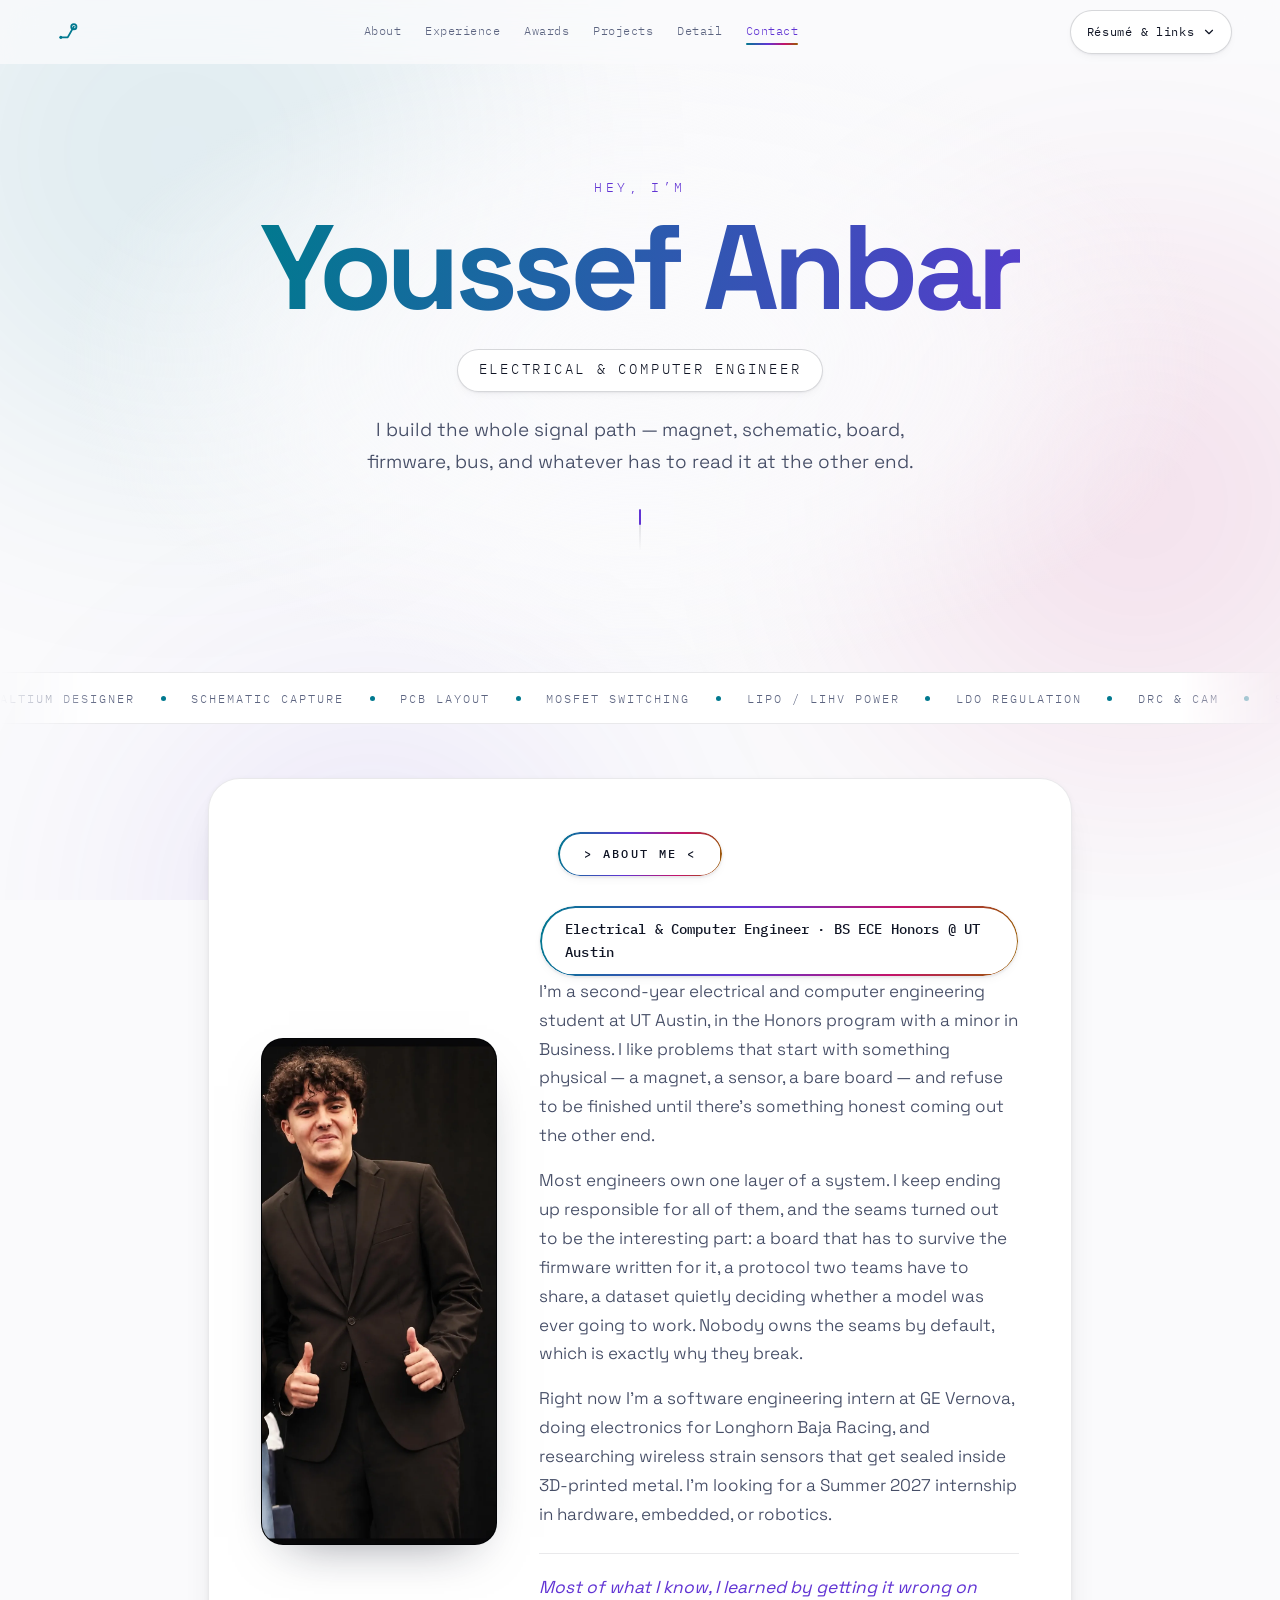
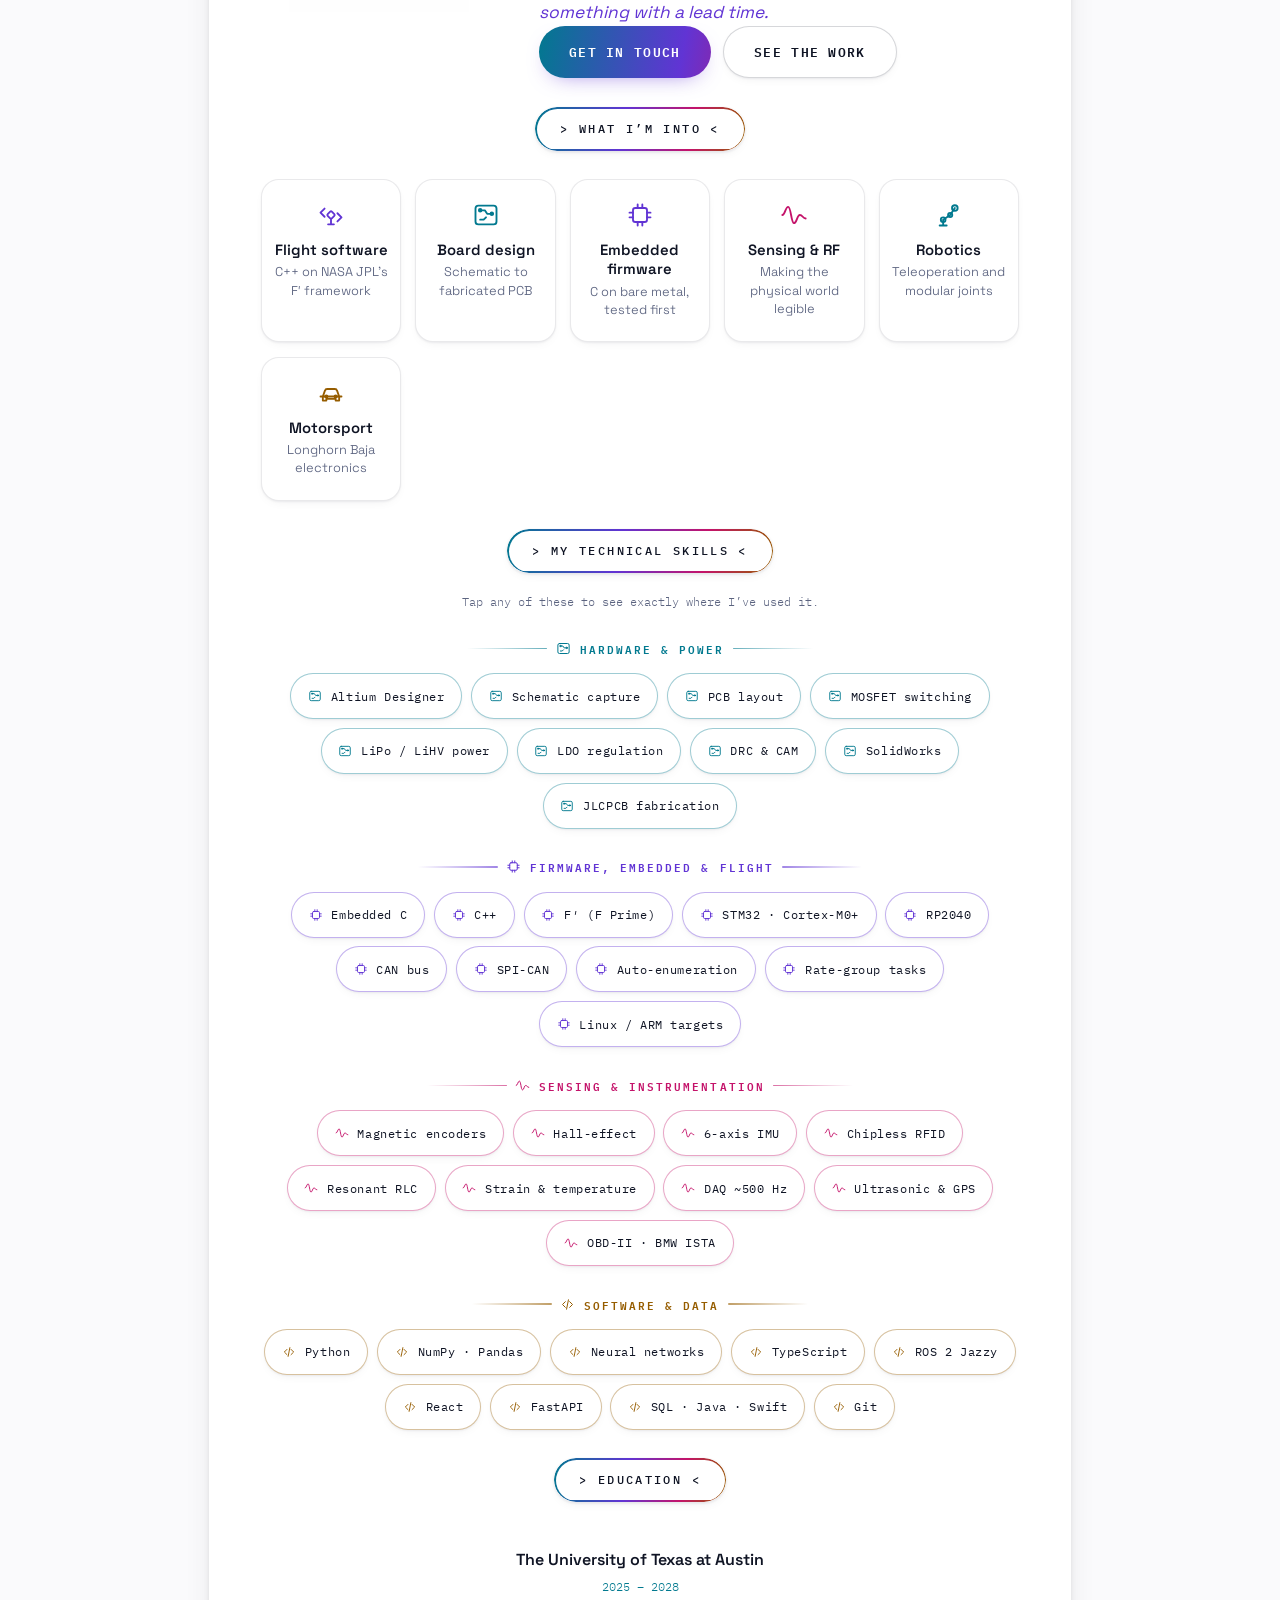
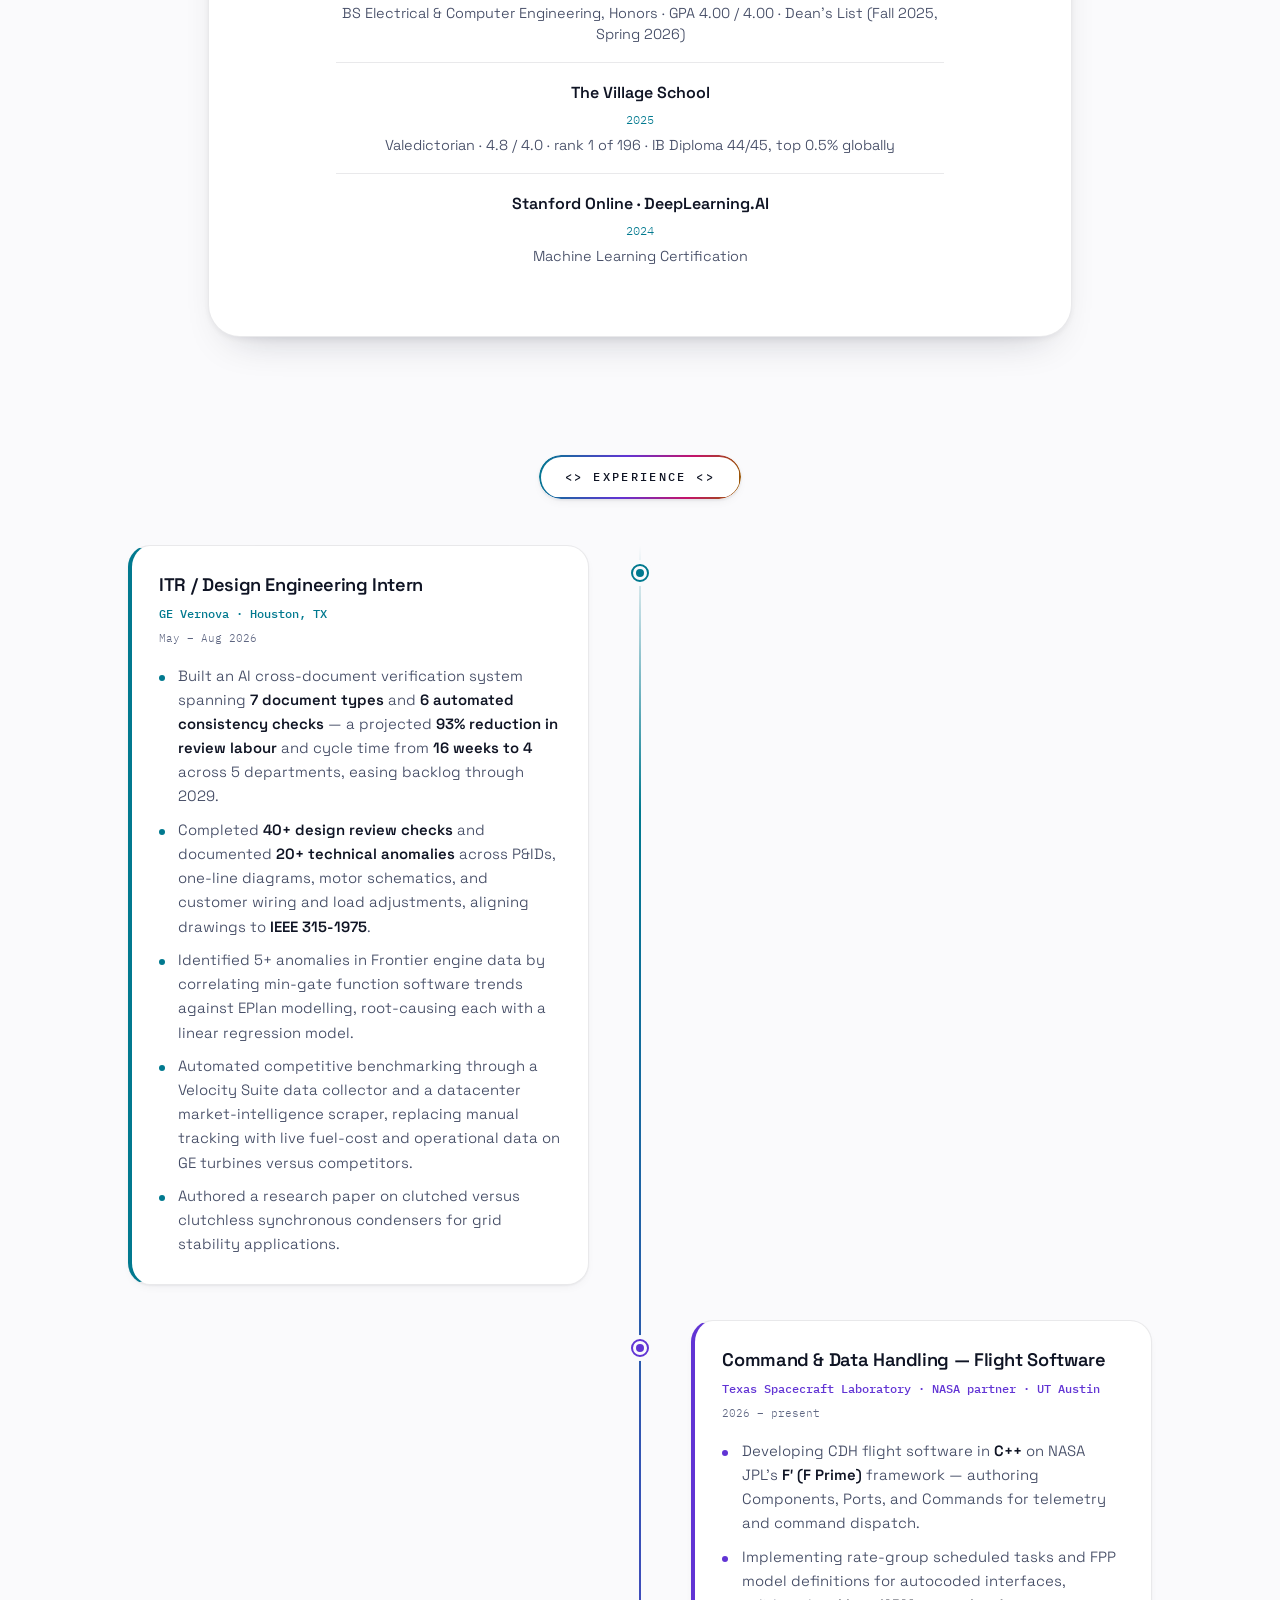
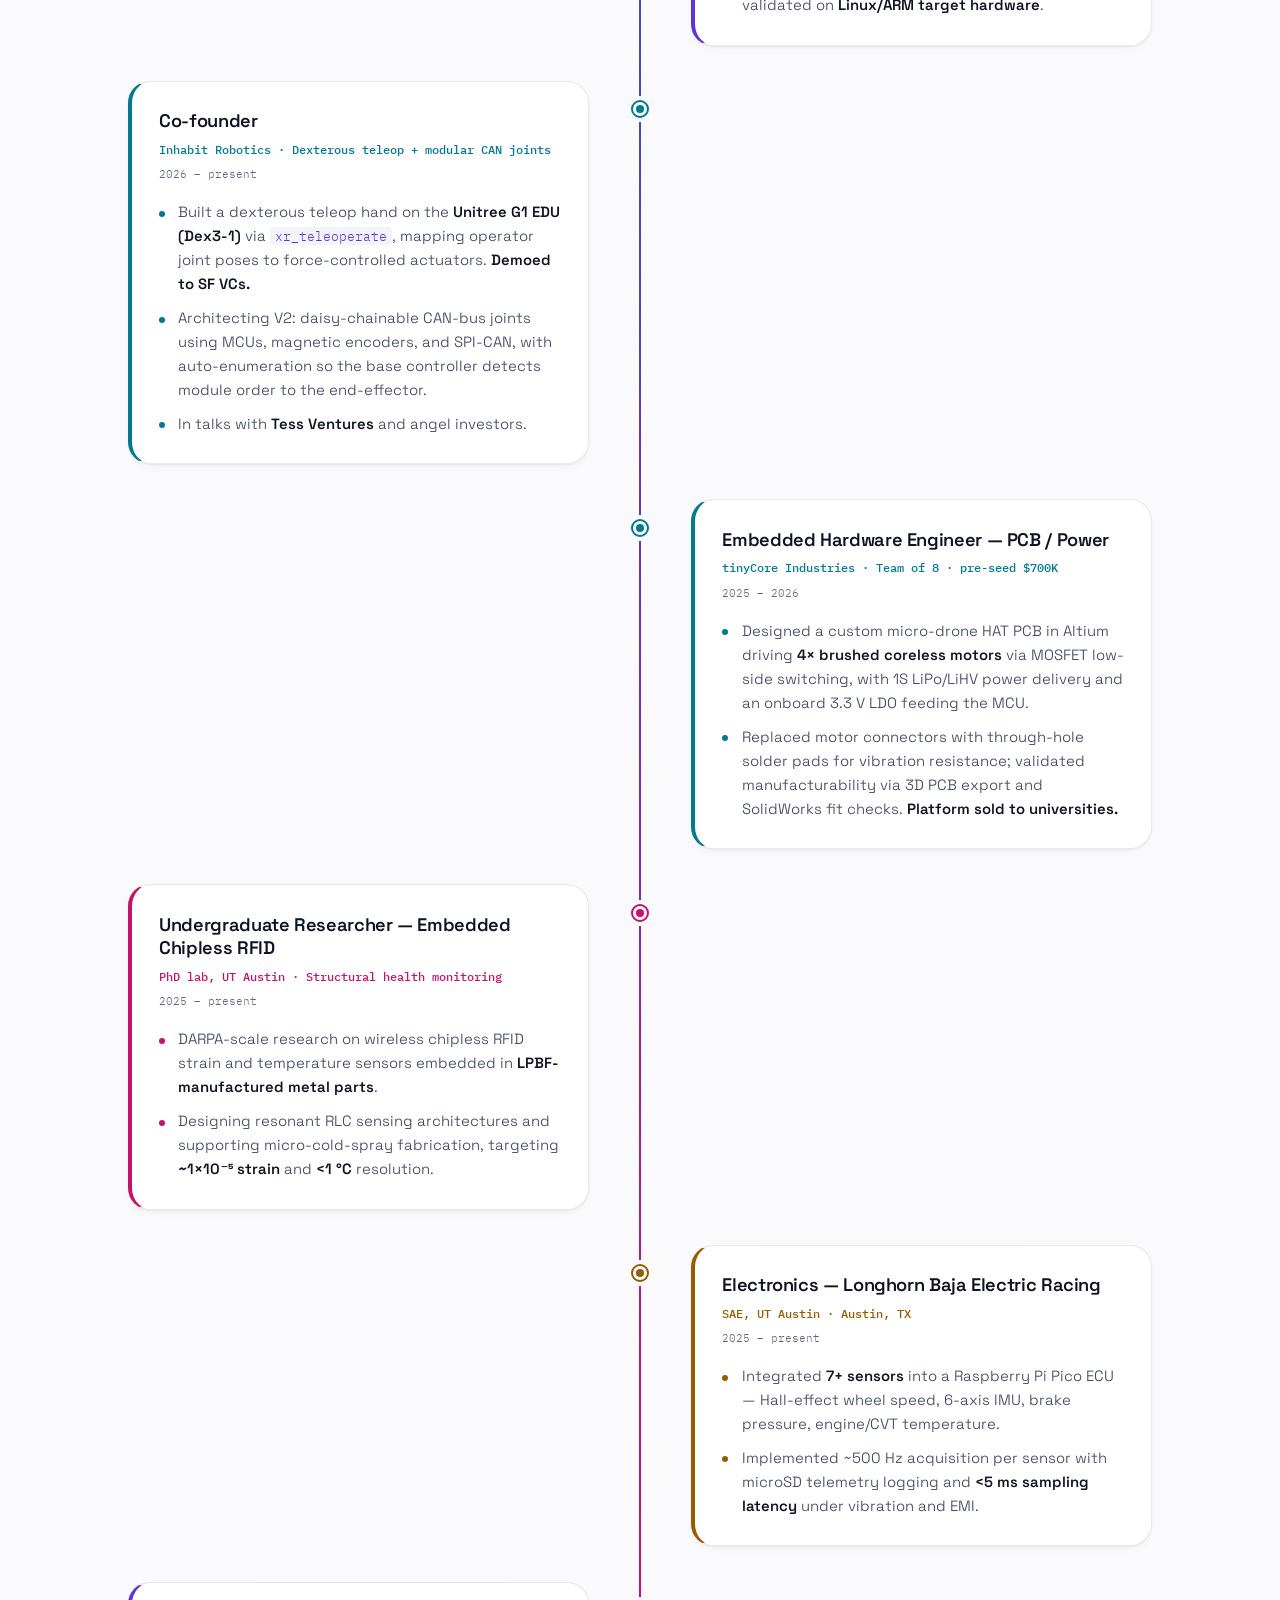
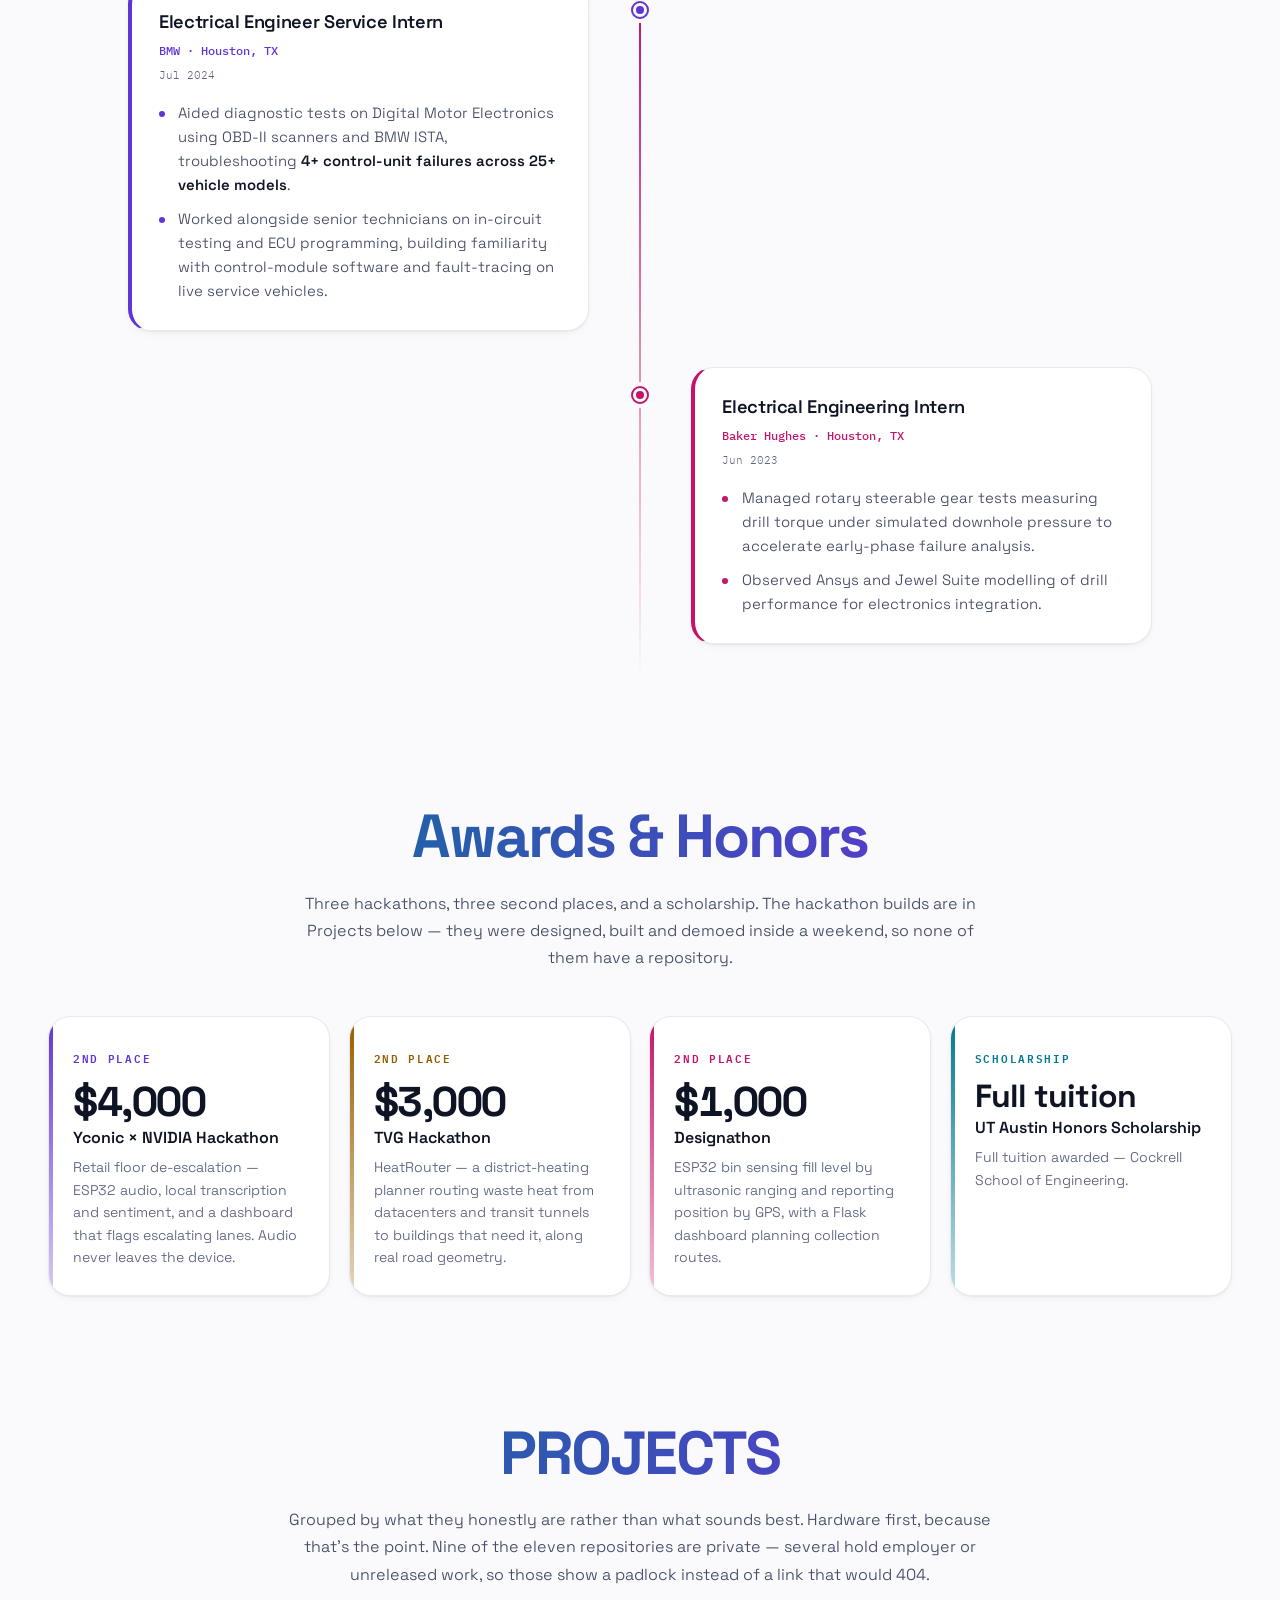
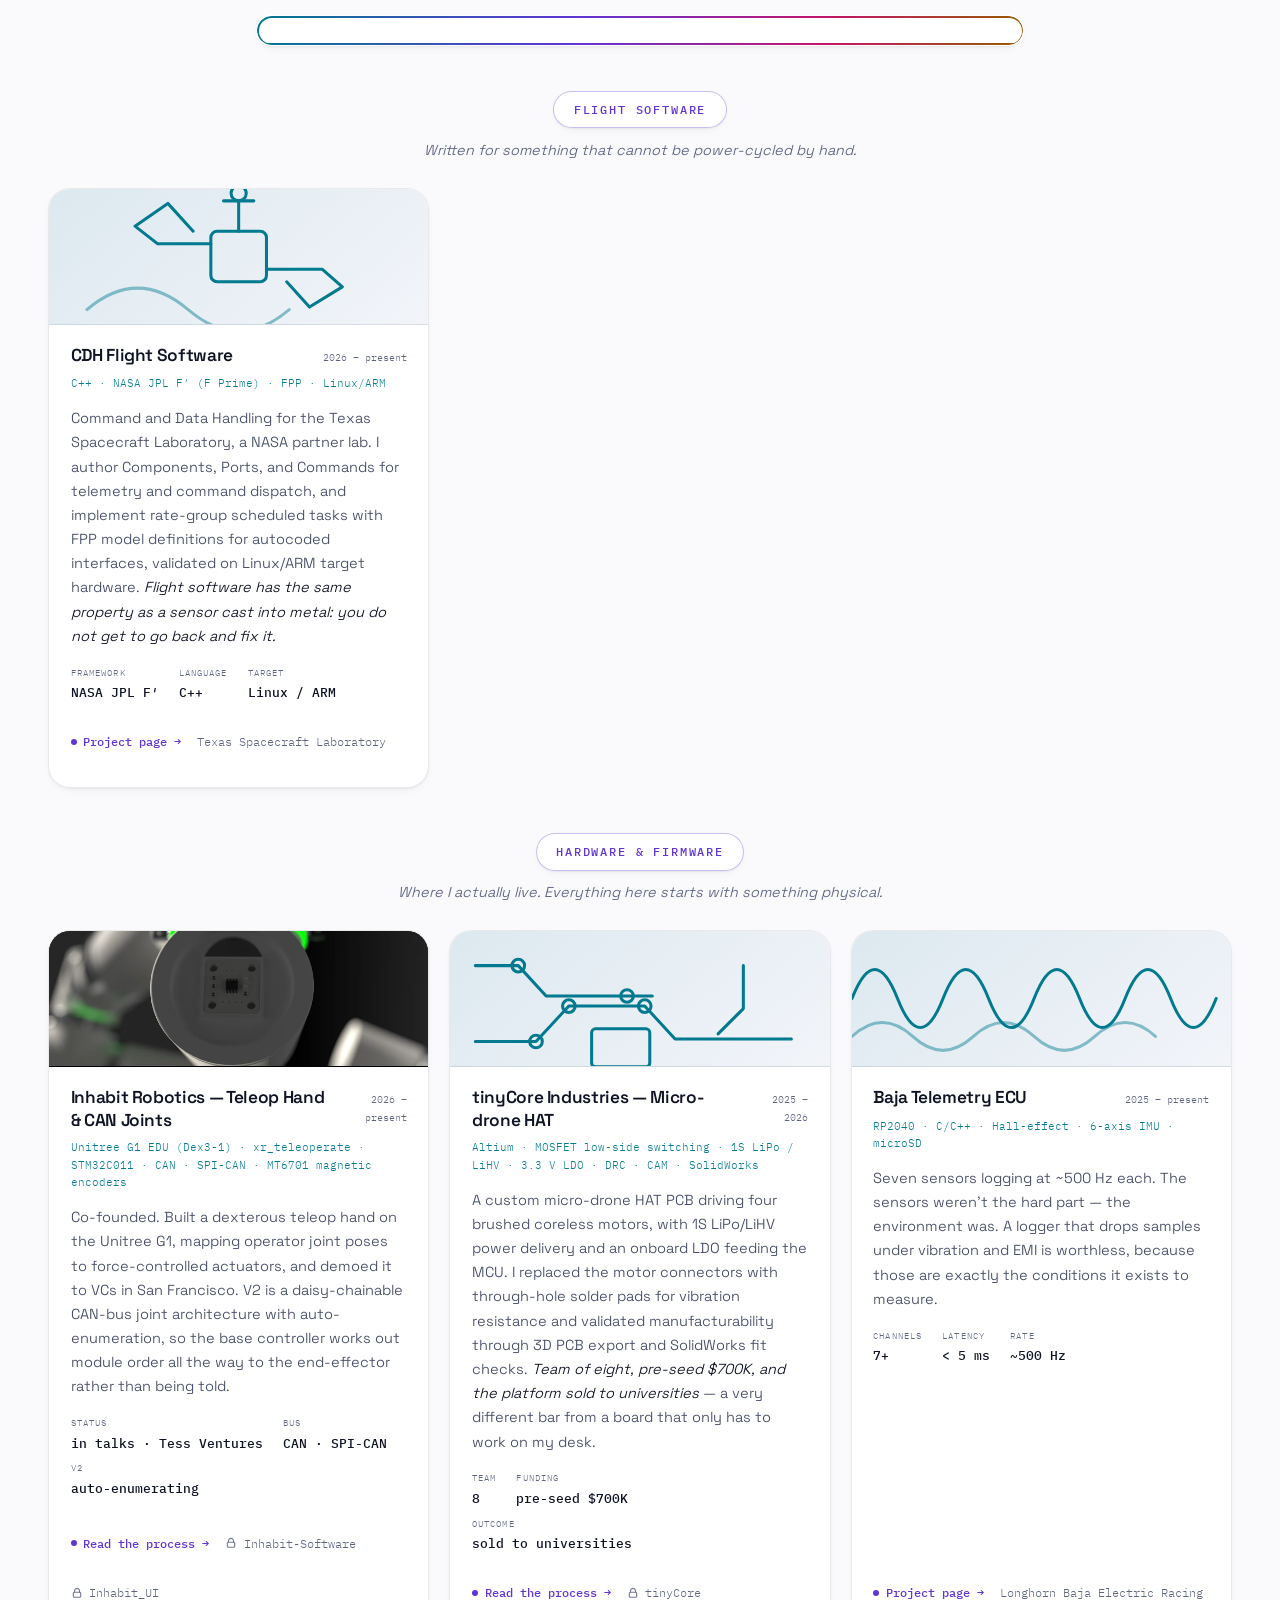
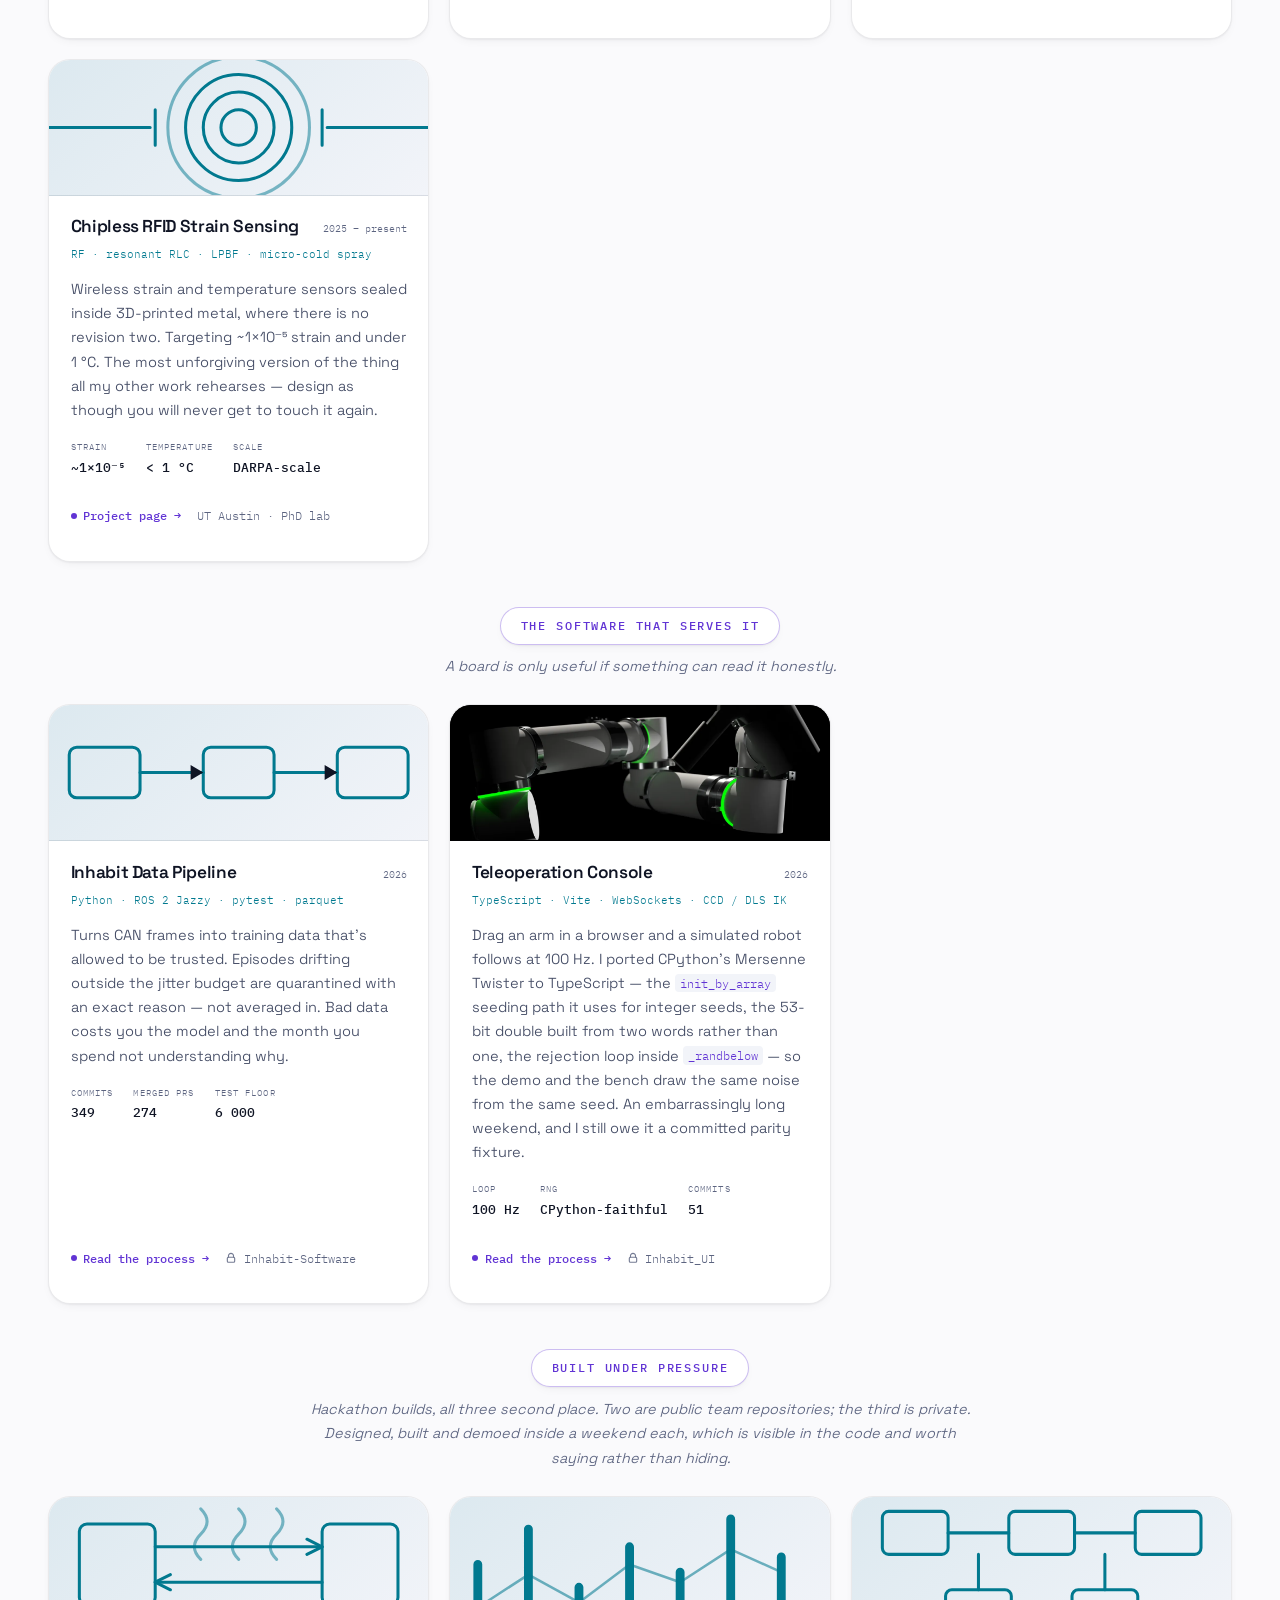
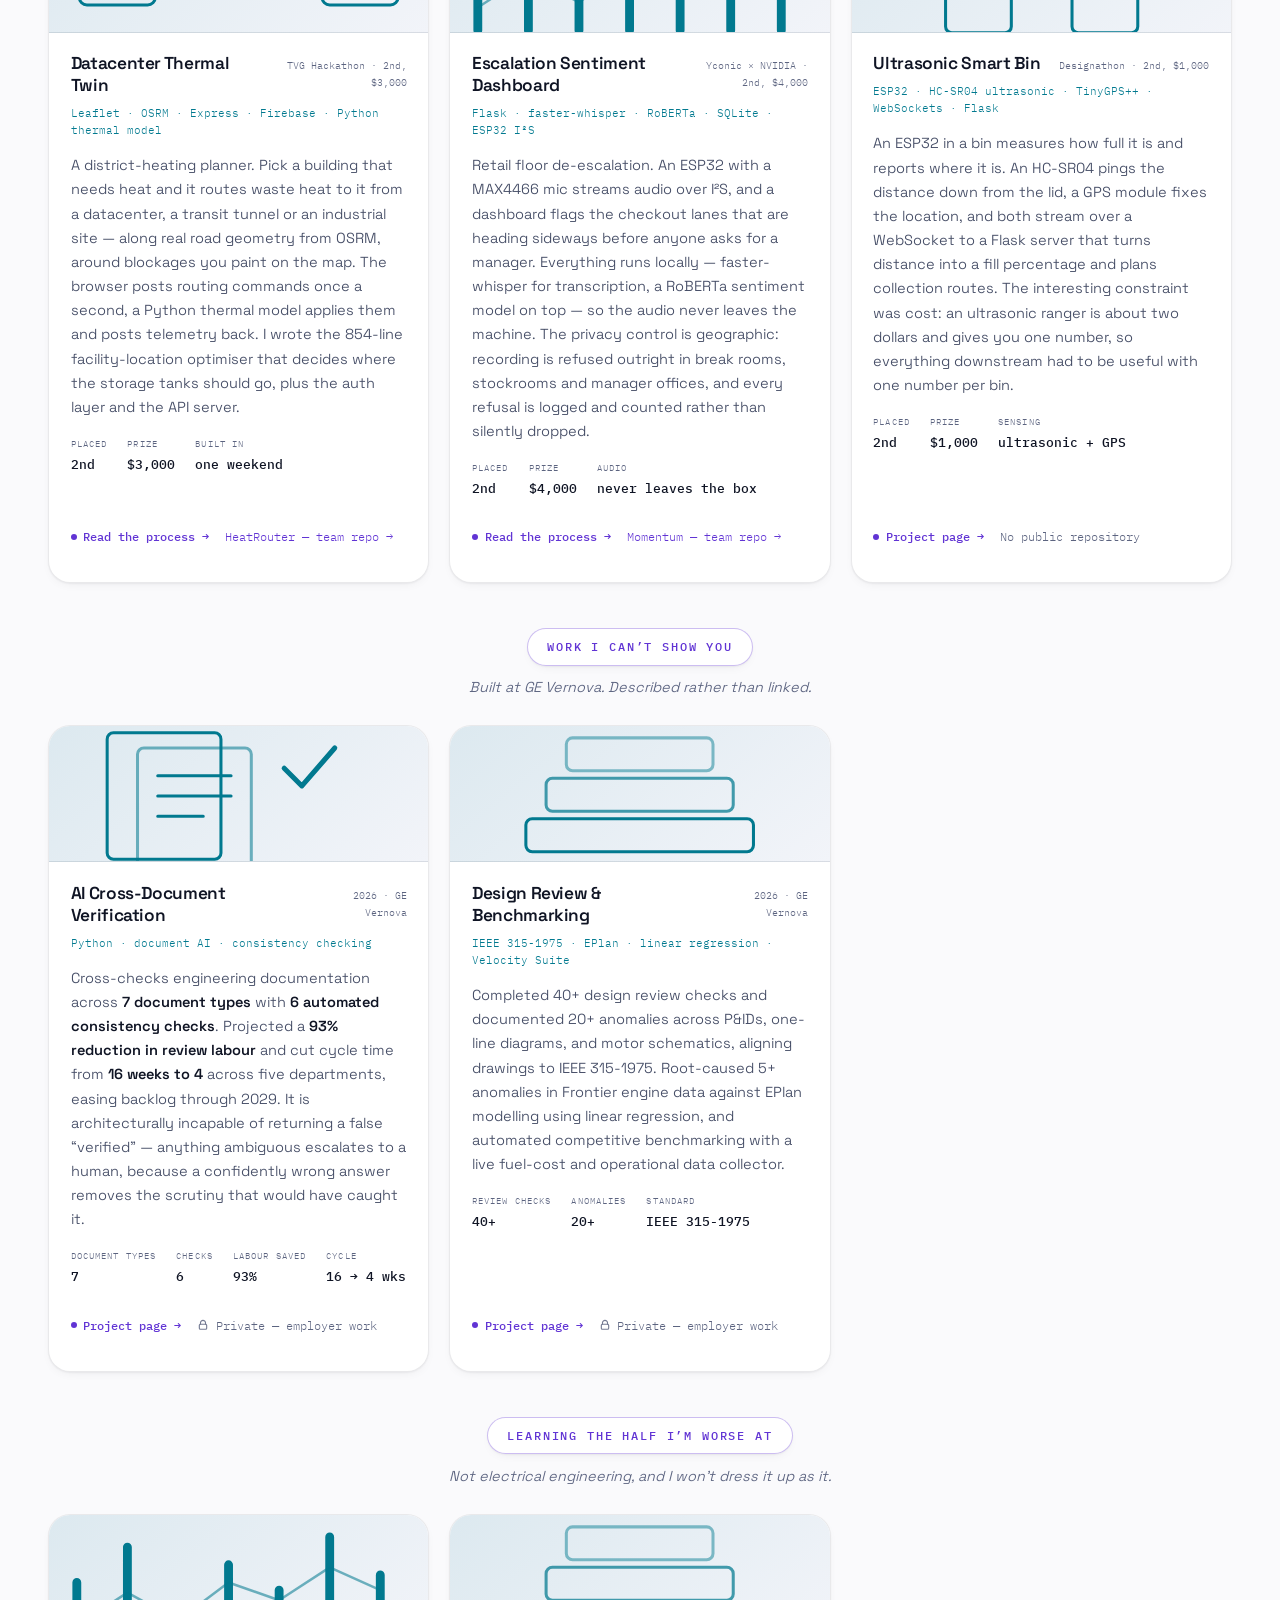
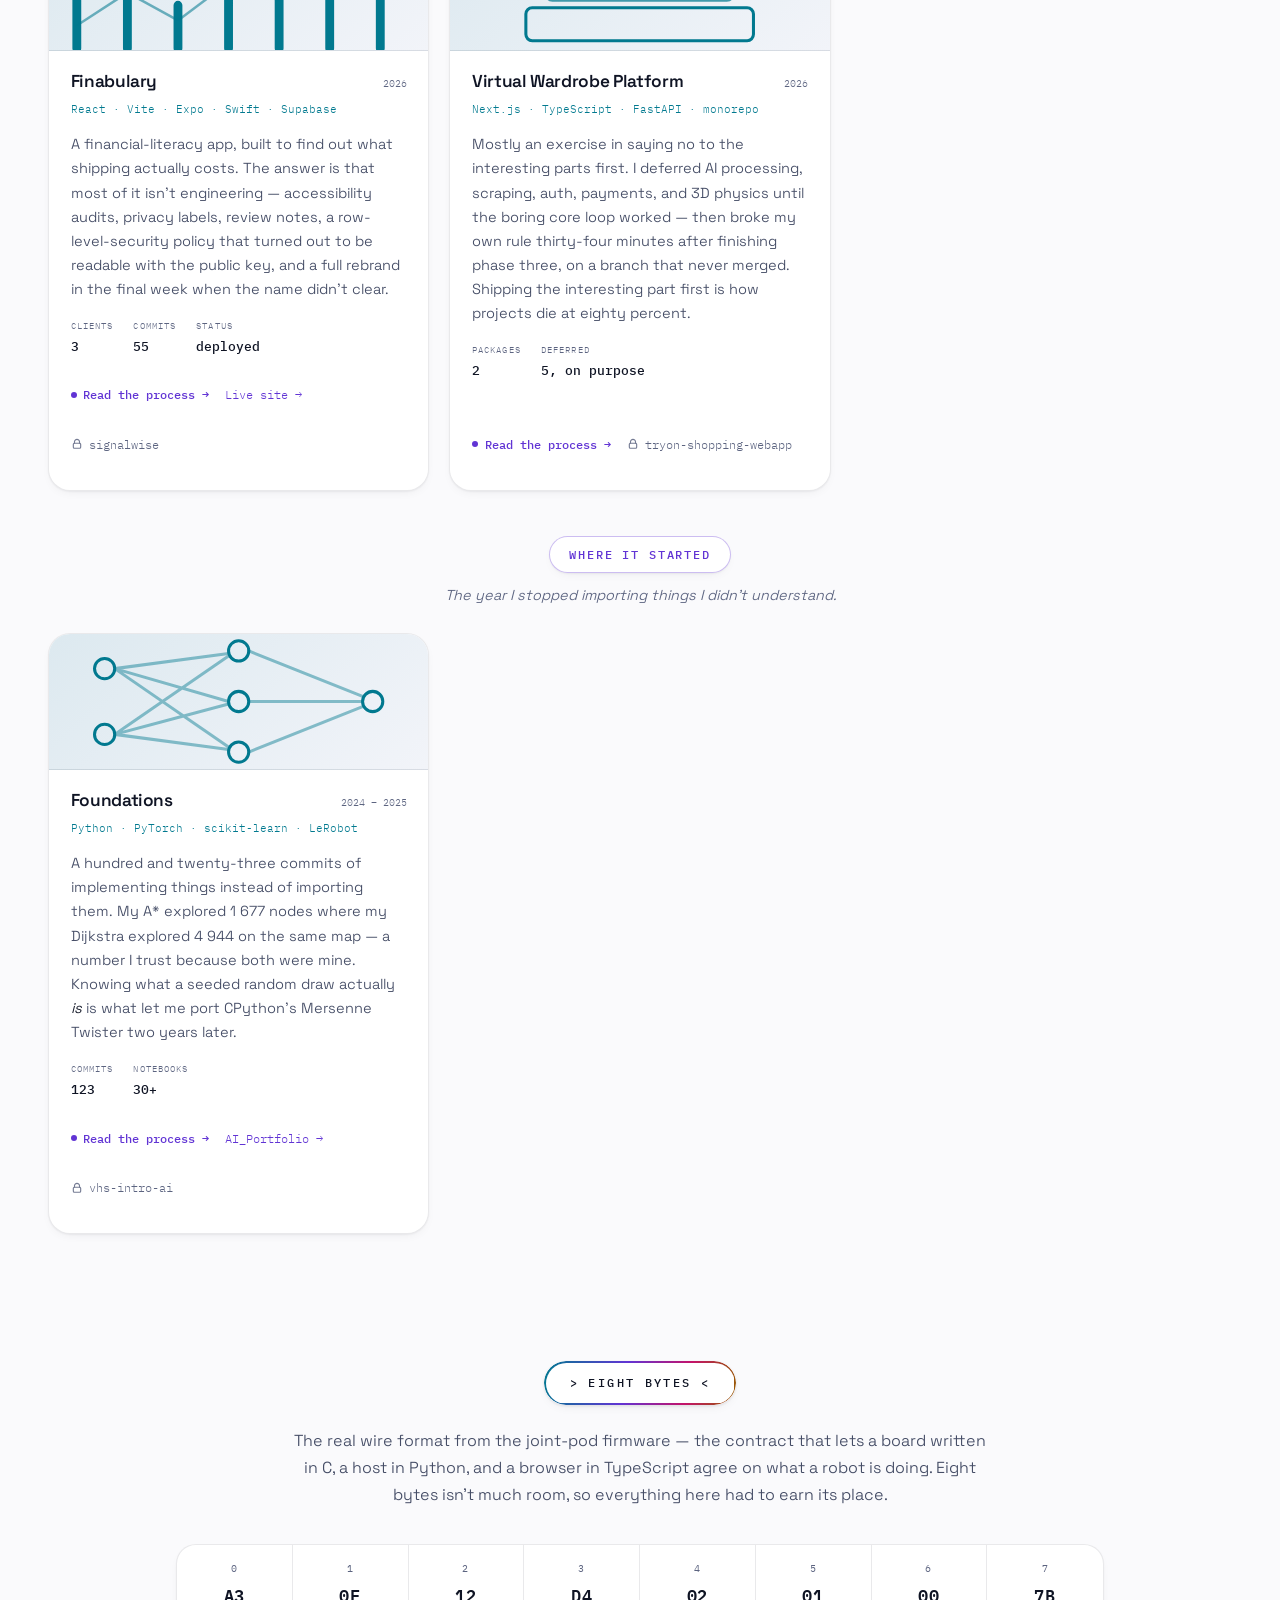
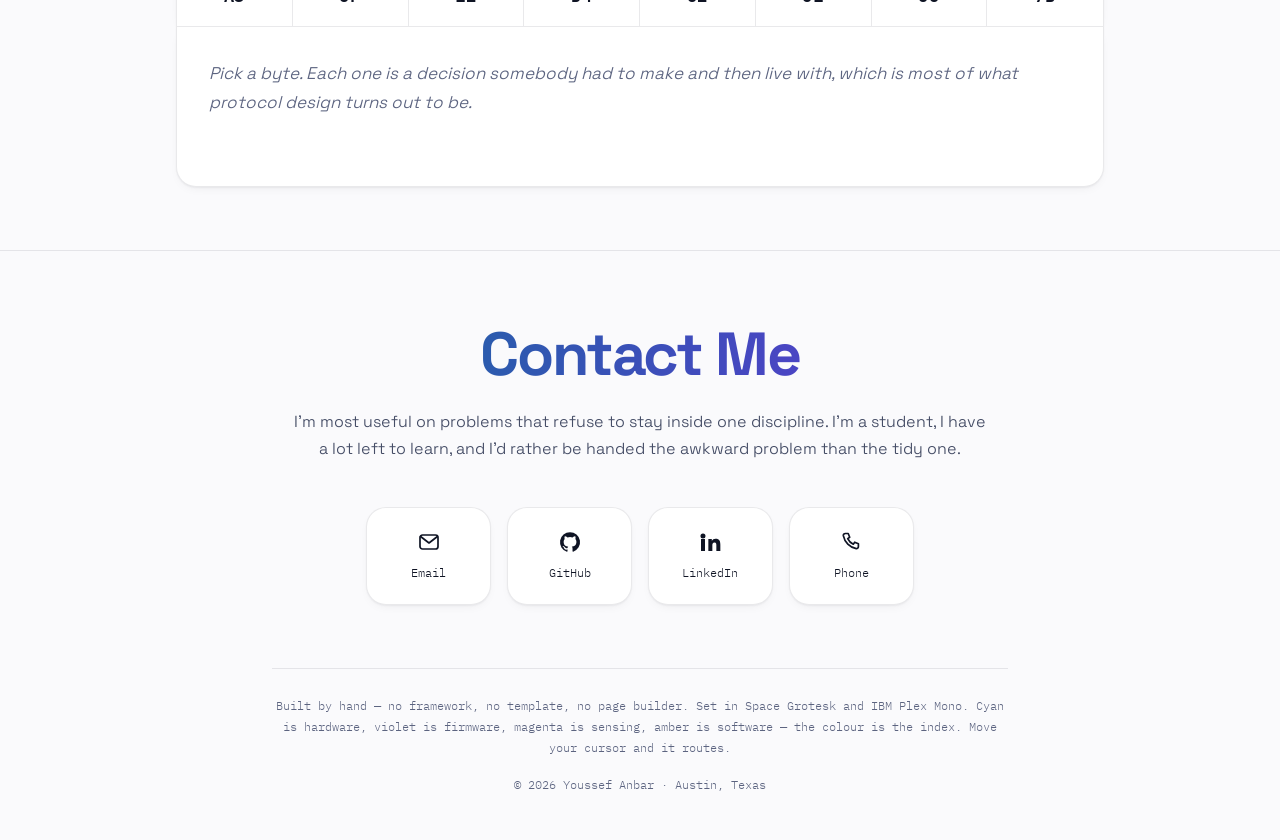
==== index.html @ a2054863 "Bump cache buster stories.js gained the tinyCore write-up." ====
<!DOCTYPE html>
<html lang="en">
<head>
<meta charset="utf-8">
<meta name="viewport" content="width=device-width, initial-scale=1">
<title>Youssef Anbar</title>
<meta name="description" content="Electrical and computer engineering student at UT Austin. PCB design, embedded firmware, sensing, and robotics.">
<meta name="author" content="Youssef Anbar">
<meta name="theme-color" content="#FAFAFC">
<meta property="og:title" content="Youssef Anbar — Electrical &amp; Computer Engineer">
<meta property="og:description" content="PCB design, embedded firmware, sensing, and robotics. ECE Honors at UT Austin.">
<meta property="og:type" content="website">
<meta property="og:url" content="https://youssefanbar.github.io/">
<link rel="canonical" href="https://youssefanbar.github.io/">
<link rel="preconnect" href="https://fonts.googleapis.com">
<link rel="preconnect" href="https://fonts.gstatic.com" crossorigin>
<link href="https://fonts.googleapis.com/css2?family=Space+Grotesk:wght@300;400;500;600;700&family=IBM+Plex+Mono:wght@400;500;600&display=swap" rel="stylesheet">
<!-- ?v= is a cache buster. GitHub Pages caches assets for ~10 minutes, so bump
     this number whenever you edit the CSS or JS and the change goes live at once. -->
<link rel="stylesheet" href="assets/css/style.css?v=21">
<link rel="icon" href="data:image/svg+xml,%3Csvg xmlns='http://www.w3.org/2000/svg' viewBox='0 0 32 32'%3E%3Crect width='32' height='32' rx='7' fill='%23FAFAFC'/%3E%3Cpath d='M6 22 L14 22 L20 10' fill='none' stroke='%2301798F' stroke-width='2.6' stroke-linecap='round' stroke-linejoin='round'/%3E%3Ccircle cx='20' cy='10' r='3' fill='none' stroke='%23C4136A' stroke-width='2.6'/%3E%3C/svg%3E">
</head>
<body>

<a class="skip" href="#main">Skip to content</a>
<div class="progress" id="progress" aria-hidden="true"></div>
<div class="aurora" aria-hidden="true"><i></i><i></i><i></i></div>
<canvas id="traces" class="traces" aria-hidden="true"></canvas>

<header class="navbar">
  <a class="logo" href="#top" aria-label="Back to top">
    <svg viewBox="0 0 34 34" aria-hidden="true">
      <path d="M5 24 L14 24 L22 10" fill="none" stroke="currentColor" stroke-width="2.4" stroke-linecap="round" stroke-linejoin="round"/>
      <circle cx="22" cy="10" r="3.4" fill="none" stroke="currentColor" stroke-width="2.4"/>
      <circle cx="5" cy="24" r="2" fill="currentColor"/>
    </svg>
  </a>
  <nav class="nav-links" aria-label="Sections">
    <a href="#about">About</a>
    <a href="#experience">Experience</a>
    <a href="#awards">Awards</a>
    <a href="#projects">Projects</a>
    <a href="#detail">Detail</a>
    <a href="#contact">Contact</a>
  </nav>
  <div class="menu" id="menu"></div>
</header>

<main id="main">

<!-- ===================== hero ===================== -->
<section class="welcome" id="top">
  <div class="welcome-inner">
    <p class="hey">Hey, I’m</p>
    <h1 class="bigname">Youssef&nbsp;Anbar</h1>
    <p class="role-line">Electrical&nbsp;&amp;&nbsp;Computer Engineer</p>
    <p class="tagline">
      I build the whole signal path — magnet, schematic, board, firmware, bus, and whatever has to
      read it at the other end.
    </p>
    <a class="scroll-cue" href="#about" aria-label="Scroll to about">
      <span></span>
    </a>
  </div>
</section>

<!-- ===================== marquee ===================== -->
<div class="marquee" aria-hidden="true"><div class="mq-track" id="mq"></div></div>

<!-- ===================== about ===================== -->
<section class="about" id="about">
  <div class="box">

    <h2 class="pill">&gt; ABOUT ME &lt;</h2>

    <div class="intro">
      <figure class="portrait">
        <picture>
          <source srcset="assets/img/portrait.webp" type="image/webp">
          <img src="assets/img/portrait.jpg" alt="Youssef Anbar"
               width="760" height="1643" decoding="async">
        </picture>
      </figure>

      <div class="intro-text">
        <p class="pill soft">Electrical &amp; Computer Engineer &middot; BS ECE Honors @ UT Austin</p>

        <div class="bio">
          <p>
            I’m a second-year electrical and computer engineering student at UT&nbsp;Austin, in the
            Honors program with a minor in Business. I like problems that start with something
            physical — a magnet, a sensor, a bare board — and refuse to be finished until there’s
            something honest coming out the other end.
          </p>
          <p>
            Most engineers own one layer of a system. I keep ending up responsible for all of them,
            and the seams turned out to be the interesting part: a board that has to survive the
            firmware written for it, a protocol two teams have to share, a dataset quietly deciding
            whether a model was ever going to work. Nobody owns the seams by default, which is
            exactly why they break.
          </p>
          <p>
            Right now I’m a software engineering intern at GE&nbsp;Vernova, doing electronics for
            Longhorn Baja Racing, and researching wireless strain sensors that get sealed inside
            3D-printed metal. I’m looking for a Summer&nbsp;2027 internship in hardware, embedded,
            or robotics.
          </p>
          <p class="quiet">Most of what I know, I learned by getting it wrong on something with a lead time.</p>
        </div>

        <div class="btn-row">
          <a class="button" href="mailto:yha249@my.utexas.edu">Get in touch</a>
          <a class="button ghost" href="#projects">See the work</a>
        </div>
      </div>
    </div>

    <h3 class="pill">&gt; WHAT I’M INTO &lt;</h3>
    <div class="interests" id="interests"></div>

    <h3 class="pill">&gt; MY TECHNICAL SKILLS &lt;</h3>
    <p class="skills-hint">Tap any of these to see exactly where I’ve used it.</p>
    <div class="skills" id="skills"></div>

    <h3 class="pill">&gt; EDUCATION &lt;</h3>
    <ul class="edu" id="edu"></ul>

  </div>
</section>

<!-- ===================== experience ===================== -->
<section class="timeline-section" id="experience">
  <h2 class="pill">&lt;&gt; EXPERIENCE &lt;&gt;</h2>
  <div class="timeline" id="timeline"></div>
</section>

<!-- ===================== awards ===================== -->
<section class="awards-section" id="awards">
  <h2 class="big-h">Awards &amp; Honors</h2>
  <p class="section-note">
    Three hackathons, three second places, and a scholarship. The hackathon builds are in Projects
    below &mdash; they were designed, built and demoed inside a weekend, so none of them have a
    repository.
  </p>
  <div class="awards" id="awards-grid"></div>
</section>

<!-- ===================== projects ===================== -->
<section class="projects" id="projects">
  <h2 class="big-h">PROJECTS</h2>
  <p class="section-note">
    Grouped by what they honestly are rather than what sounds best. Hardware first, because that’s the
    point. Nine of the eleven repositories are private — several hold employer or unreleased work, so
    those show a padlock instead of a link that would 404.
  </p>
  <div class="filter-bar" id="filter-bar" hidden aria-live="polite"></div>
  <div id="proj"></div>
  <noscript><p class="ns">This list renders from <code>assets/js/data.js</code>, which reads fine as plain text.</p></noscript>
</section>

<!-- ===================== detail ===================== -->
<section class="detail-section" id="detail">
  <h2 class="pill">&gt; EIGHT BYTES &lt;</h2>
  <p class="section-note">
    The real wire format from the joint-pod firmware — the contract that lets a board written in C, a
    host in Python, and a browser in TypeScript agree on what a robot is doing. Eight bytes isn’t much
    room, so everything here had to earn its place.
  </p>
  <div class="frame-strip" id="strip"></div>
  <div class="frame-read" id="frame-read" aria-live="polite"></div>
</section>

<!-- ===================== contact ===================== -->
<section class="contact-section" id="contact">
  <h2 class="big-h">Contact Me</h2>
  <p class="section-note">
    I’m most useful on problems that refuse to stay inside one discipline. I’m a student, I have a lot
    left to learn, and I’d rather be handed the awkward problem than the tidy one.
  </p>

  <ul class="contact-links">
    <li>
      <a href="mailto:yha249@my.utexas.edu">
        <svg viewBox="0 0 24 24" aria-hidden="true"><rect x="3" y="5" width="18" height="14" rx="2.5" fill="none" stroke="currentColor" stroke-width="1.7"/><path d="M3.6 6.5 12 13l8.4-6.5" fill="none" stroke="currentColor" stroke-width="1.7" stroke-linecap="round" stroke-linejoin="round"/></svg>
        <span>Email</span>
      </a>
    </li>
    <li>
      <a href="https://github.com/YoussefAnbar" target="_blank" rel="noopener">
        <svg viewBox="0 0 24 24" aria-hidden="true"><path d="M12 2.2a10 10 0 0 0-3.16 19.49c.5.09.68-.22.68-.48v-1.7c-2.78.6-3.37-1.34-3.37-1.34-.45-1.16-1.11-1.47-1.11-1.47-.91-.62.07-.61.07-.61 1 .07 1.53 1.03 1.53 1.03.9 1.53 2.36 1.09 2.94.84.09-.65.35-1.09.63-1.34-2.22-.25-4.56-1.11-4.56-4.94 0-1.09.39-1.98 1.03-2.68-.1-.25-.45-1.27.1-2.64 0 0 .84-.27 2.75 1.02a9.5 9.5 0 0 1 5 0c1.91-1.29 2.75-1.02 2.75-1.02.55 1.37.2 2.39.1 2.64.64.7 1.03 1.59 1.03 2.68 0 3.84-2.34 4.69-4.57 4.94.36.31.68.92.68 1.85v2.74c0 .27.18.58.69.48A10 10 0 0 0 12 2.2Z" fill="currentColor"/></svg>
        <span>GitHub</span>
      </a>
    </li>
    <!-- TODO(Youssef): this custom URL is the one recommended in LINKEDIN-PACK.md but has NOT been
         verified as claimed. Set it on LinkedIn (Edit public profile & URL) or change the href. -->
    <li>
      <a href="https://www.linkedin.com/in/youssefanbar" target="_blank" rel="noopener">
        <svg viewBox="0 0 24 24" aria-hidden="true"><path d="M4.98 3.5a2.5 2.5 0 1 1 0 5 2.5 2.5 0 0 1 0-5ZM3 9h4v12H3V9Zm7 0h3.8v1.7h.05a4.2 4.2 0 0 1 3.75-2.05c4 0 4.75 2.6 4.75 6V21h-4v-5.5c0-1.3 0-3-1.85-3s-2.15 1.45-2.15 2.9V21h-4V9Z" fill="currentColor"/></svg>
        <span>LinkedIn</span>
      </a>
    </li>
    <li>
      <a href="tel:+19793283073">
        <svg viewBox="0 0 24 24" aria-hidden="true"><path d="M6.3 3.5h2.9l1.5 3.7-2 1.4a11.5 11.5 0 0 0 5.6 5.6l1.4-2 3.7 1.5v2.9a2 2 0 0 1-2.2 2A16.5 16.5 0 0 1 4.3 5.7a2 2 0 0 1 2-2.2Z" fill="none" stroke="currentColor" stroke-width="1.7" stroke-linejoin="round"/></svg>
        <span>Phone</span>
      </a>
    </li>
  </ul>

  <footer class="foot">
    <p>
      Built by hand — no framework, no template, no page builder. Set in Space&nbsp;Grotesk and
      IBM&nbsp;Plex&nbsp;Mono. Cyan is hardware, violet is firmware, magenta is sensing, amber is
      software — the colour is the index. Move your cursor and it routes.
    </p>
    <p class="foot-meta">© 2026 Youssef Anbar · Austin, Texas</p>
  </footer>
</section>

</main>

<script src="assets/js/data.js?v=21"></script>
<script src="assets/js/stories.js?v=21"></script>
<script src="assets/js/app.js?v=21"></script>
<script src="assets/js/menu.js?v=21"></script>
</body>
</html>
---- assets/css/style.css ----
/* =====================================================================
   YOUSSEF ANBAR
   Light only. Clean paper, four discipline hues, real motion.
   Colour carries meaning: cyan = hardware, violet = firmware/flight,
   magenta = sensing, amber = software. Never decoration.
   Hand-written. No framework.
   ===================================================================== */

:root{
  --bg:#FAFAFC; --bg2:#FFFFFF; --bg3:#F2F4F9; --bg4:#E9EDF6;
  --line:rgba(16,20,40,.09); --line2:rgba(16,20,40,.17);
  --fg:#0F1424; --fg2:#454D66; --fg3:#5C6480;

  --c1:#01798F;  /* hardware  */
  --c2:#6134D4;  /* firmware / flight */
  --c3:#C4136A;  /* sensing   */
  --c4:#965D00;  /* software  */
  --on-c:#FFFFFF;

  --sh-1:0 1px 2px rgba(16,20,40,.05), 0 4px 14px -8px rgba(16,20,40,.14);
  --sh-2:0 2px 6px rgba(16,20,40,.06), 0 20px 44px -26px rgba(16,20,40,.30);

  --display:'Space Grotesk',system-ui,sans-serif;
  --body:'Space Grotesk',system-ui,sans-serif;
  --mono:'IBM Plex Mono',ui-monospace,Menlo,Consolas,monospace;
  --pad:clamp(1.1rem,4.5vw,3rem);
  --ease:cubic-bezier(.22,.68,.28,1);
  --spectrum:linear-gradient(100deg,var(--c1),var(--c2) 42%,var(--c3) 74%,var(--c4));
  color-scheme:light;
}

*,*::before,*::after{ box-sizing:border-box; }
html{ scroll-behavior:smooth; scroll-padding-top:5.5rem; -webkit-text-size-adjust:100%; }
@media (prefers-reduced-motion:reduce){ html{ scroll-behavior:auto; } }

body{
  margin:0; background:var(--bg); color:var(--fg);
  font-family:var(--body); font-size:1.0625rem; line-height:1.7; font-weight:350;
  overflow-x:hidden; -webkit-font-smoothing:antialiased;
}
canvas{ display:block; }
::selection{ background:var(--c1); color:#fff; }
:where(a,button,[tabindex]):focus-visible{ outline:2px solid var(--c2); outline-offset:3px; border-radius:6px; }

.skip{ position:absolute; left:-9999px; top:0; z-index:99; background:var(--c2); color:#fff;
  padding:.75rem 1.1rem; font-family:var(--mono); font-size:.8rem; text-decoration:none; }
.skip:focus{ left:.5rem; top:.5rem; }
code{ font-family:var(--mono); font-size:.85em; background:var(--bg3); padding:.1em .4em;
  border-radius:4px; color:var(--c2); }

/* ---------- scroll progress ---------- */
.progress{
  position:fixed; top:0; left:0; height:3px; width:100%; z-index:60;
  background:var(--spectrum); transform:scaleX(0); transform-origin:0 50%;
  will-change:transform; pointer-events:none;
}

/* ---------- soft colour washes ---------- */
.aurora{ position:fixed; inset:0; z-index:0; pointer-events:none; overflow:hidden; }
.aurora i{
  position:absolute; display:block; border-radius:50%;
  filter:blur(130px); opacity:.10; will-change:transform;
}
/* keeps the middle of the viewport clean so headlines never sit on a muddy mix */
.aurora::after{
  content:''; position:absolute; inset:0; pointer-events:none;
  background:radial-gradient(58% 46% at 50% 40%, var(--bg) 0%, rgba(250,250,252,.72) 45%, transparent 78%);
}
.aurora i:nth-child(1){ width:48vw; height:48vw; left:-10vw;  top:-12vw;   background:var(--c1); }
.aurora i:nth-child(2){ width:42vw; height:42vw; right:-10vw; top:26vh;    background:var(--c3); }
.aurora i:nth-child(3){ width:34vw; height:34vw; left:12vw;   bottom:-18vw;background:var(--c2); }
@media (prefers-reduced-motion:no-preference){
  .aurora i:nth-child(1){ animation:drift1 34s var(--ease) infinite alternate; }
  .aurora i:nth-child(2){ animation:drift2 42s var(--ease) infinite alternate; }
  .aurora i:nth-child(3){ animation:drift3 38s var(--ease) infinite alternate; }
  @keyframes drift1{ to{ transform:translate3d(14vw,10vh,0) scale(1.25); } }
  @keyframes drift2{ to{ transform:translate3d(-12vw,-8vh,0) scale(1.18); } }
  @keyframes drift3{ to{ transform:translate3d(8vw,-12vh,0) scale(.85); } }
}

.traces{ position:fixed; inset:0; z-index:1; width:100%; height:100%; pointer-events:none; }
main,.navbar{ position:relative; z-index:2; }

/* =====================================================================
   navbar
   ===================================================================== */
.navbar{
  position:sticky; top:0; z-index:40;
  display:flex; align-items:center; justify-content:space-between; gap:1rem;
  padding:.6rem var(--pad);
  background:rgba(250,250,252,.78);
  backdrop-filter:blur(16px) saturate(1.6); -webkit-backdrop-filter:blur(16px) saturate(1.6);
  border-bottom:1px solid transparent;
  transition:border-color 300ms var(--ease), transform 340ms var(--ease), box-shadow 300ms var(--ease);
}
.navbar.stuck{ border-bottom-color:var(--line); box-shadow:0 10px 30px -26px rgba(16,20,40,.5); }
.navbar.hide{ transform:translateY(-100%); }
@media (prefers-reduced-motion:reduce){ .navbar{ transition:border-color 300ms var(--ease); } }

.logo{ display:inline-flex; align-items:center; justify-content:center; width:44px; height:44px;
  flex:none; color:var(--c1); }
.logo svg{ width:26px; height:26px; }

.nav-links{ display:flex; gap:clamp(.7rem,2vw,1.5rem); }
.nav-links a{
  position:relative; font-family:var(--mono); font-size:.76rem; letter-spacing:.04em;
  color:var(--fg3); text-decoration:none; min-height:44px;
  display:inline-flex; align-items:center; white-space:nowrap;
  transition:color 220ms var(--ease);
}
.nav-links a::after{
  content:''; position:absolute; left:0; right:0; bottom:9px; height:2px; border-radius:2px;
  background:var(--spectrum); transform:scaleX(0); transform-origin:left;
  transition:transform 320ms var(--ease);
}
.nav-links a:hover{ color:var(--fg); }
.nav-links a:hover::after,.nav-links a.on::after{ transform:scaleX(1); }
.nav-links a.on{ color:var(--c2); }

@media (max-width:800px){
  .navbar{ flex-wrap:wrap; padding:.45rem var(--pad) 0; }
  .nav-links{ order:3; flex-basis:100%; margin-top:.1rem; gap:1.1rem;
    overflow-x:auto; scrollbar-width:none; -ms-overflow-style:none;
    border-top:1px solid var(--line); overscroll-behavior-x:contain; }
  .nav-links::-webkit-scrollbar{ display:none; }
}

/* =====================================================================
   hero
   ===================================================================== */
.welcome{ min-height:clamp(26rem,72vh,38rem); display:grid; place-items:center; text-align:center;
  padding:clamp(3rem,9vh,6rem) var(--pad); }
.welcome-inner{ max-width:52rem; }
.hey{ font-family:var(--mono); font-size:.82rem; color:var(--c2); margin:0 0 .8rem;
  letter-spacing:.26em; text-transform:uppercase; }

.bigname{
  font-family:var(--display); font-weight:700;
  font-size:clamp(2.9rem,11vw,7.5rem); line-height:.94; letter-spacing:-.045em; margin:0;
  background:var(--spectrum); background-size:280% 100%;
  -webkit-background-clip:text; background-clip:text;
  color:transparent; -webkit-text-fill-color:transparent;
}
@media (prefers-reduced-motion:no-preference){
  .bigname{ animation:spectrum 10s ease-in-out infinite; }
  @keyframes spectrum{ 0%,100%{ background-position:0% 50% } 50%{ background-position:100% 50% } }
}
@supports not ((-webkit-background-clip:text) or (background-clip:text)){
  .bigname{ color:var(--c2); -webkit-text-fill-color:currentColor; }
}

.role-line{
  display:inline-block; margin:1.5rem 0 0; padding:.55rem 1.3rem;
  font-family:var(--mono); font-size:clamp(.7rem,1.5vw,.86rem); letter-spacing:.2em;
  text-transform:uppercase; color:var(--fg);
  border:1px solid var(--line2); border-radius:999px; background:var(--bg2);
  box-shadow:var(--sh-1);
}
.tagline{ margin:1.4rem auto 0; max-width:36rem; font-size:clamp(1rem,1.6vw,1.18rem); color:var(--fg2); }

.scroll-cue{ display:inline-grid; place-items:center; width:44px; height:52px; margin-top:1.6rem; }
.scroll-cue span{ display:block; width:2px; height:42px; border-radius:2px;
  background:linear-gradient(var(--line2),transparent); position:relative; overflow:hidden; }
@media (prefers-reduced-motion:no-preference){
  .scroll-cue span::after{ content:''; position:absolute; left:0; width:2px; height:16px; border-radius:2px;
    background:var(--c2); animation:drip 2.2s var(--ease) infinite; }
  @keyframes drip{ 0%{ transform:translateY(-18px); opacity:0 } 40%{opacity:1} 100%{ transform:translateY(44px); opacity:0 } }
}

/* =====================================================================
   marquee
   ===================================================================== */
.marquee{
  position:relative; overflow:hidden; padding:.9rem 0;
  border-block:1px solid var(--line); background:var(--bg2);
  -webkit-mask-image:linear-gradient(90deg,transparent,#000 8%,#000 92%,transparent);
  mask-image:linear-gradient(90deg,transparent,#000 8%,#000 92%,transparent);
}
.mq-track{ display:flex; width:max-content; }
@media (prefers-reduced-motion:no-preference){
  .mq-track{ animation:mq 48s linear infinite; }
  .marquee:hover .mq-track{ animation-play-state:paused; }
  @keyframes mq{ to{ transform:translateX(-50%) } }
}
.mq-track span{
  display:inline-flex; align-items:center; gap:1.6rem; padding-right:1.6rem;
  font-family:var(--mono); font-size:.78rem; letter-spacing:.16em; text-transform:uppercase;
  color:var(--fg3); white-space:nowrap;
}
.mq-track span::after{ content:''; width:5px; height:5px; border-radius:50%; background:var(--c1); }

/* =====================================================================
   shared furniture
   ===================================================================== */
.pill{
  display:block; width:fit-content; margin:0 auto; position:relative;
  font-family:var(--mono); font-size:.74rem; letter-spacing:.2em; text-transform:uppercase;
  color:var(--fg); font-weight:500; padding:.75rem 1.6rem; border-radius:999px;
  background:var(--bg2); border:1px solid transparent; box-shadow:var(--sh-1);
  background-clip:padding-box;
}
.pill::before{
  content:''; position:absolute; inset:0; border-radius:inherit; padding:1.5px;
  background:var(--spectrum);
  -webkit-mask:linear-gradient(#000 0 0) content-box, linear-gradient(#000 0 0);
  -webkit-mask-composite:xor; mask-composite:exclude; pointer-events:none;
}
.pill.soft{ text-transform:none; letter-spacing:.01em; font-size:.85rem; }
.pgroup-pill{ font-weight:500; }

.big-h{
  font-family:var(--display); font-weight:700; text-align:center; margin:0 auto;
  font-size:clamp(2rem,5.4vw,3.8rem); letter-spacing:-.035em; line-height:1.05;
  background:var(--spectrum); background-size:200% 100%;
  -webkit-background-clip:text; background-clip:text; color:transparent; -webkit-text-fill-color:transparent;
}
@supports not ((-webkit-background-clip:text) or (background-clip:text)){
  .big-h{ color:var(--c2); -webkit-text-fill-color:currentColor; }
}
.section-note{ margin:1.3rem auto 0; max-width:44rem; text-align:center; color:var(--fg2); font-size:1rem; }
.ns{ font-family:var(--mono); font-size:.85rem; color:var(--fg2); text-align:center; }

.button{
  position:relative; display:inline-flex; align-items:center; justify-content:center;
  min-height:52px; padding:0 1.9rem; border-radius:999px; overflow:hidden;
  font-family:var(--mono); font-size:.8rem; letter-spacing:.1em; text-transform:uppercase;
  text-decoration:none; background:var(--spectrum); background-size:200% 100%;
  color:#fff; font-weight:600; border:0; cursor:pointer;
  box-shadow:0 8px 22px -12px rgba(97,52,212,.65);
  transition:transform 220ms var(--ease), box-shadow 220ms var(--ease), background-position 520ms var(--ease);
}
.button:hover{ transform:translateY(-2px); background-position:100% 50%;
  box-shadow:0 14px 32px -14px rgba(97,52,212,.75); }
.button:active{ transform:translateY(0); }
.button.ghost{ background:var(--bg2); color:var(--fg); border:1px solid var(--line2); box-shadow:var(--sh-1); }
.button.ghost:hover{ border-color:var(--c2); color:var(--c2); box-shadow:var(--sh-2); }

/* =====================================================================
   about
   ===================================================================== */
.about{ padding:clamp(2rem,6vh,4rem) var(--pad); display:flex; justify-content:center; }
.box{
  position:relative; width:100%; max-width:54rem;
  background:var(--bg2); border:1px solid var(--line); border-radius:32px;
  padding:clamp(1.75rem,4.5vw,3.25rem);
  display:flex; flex-direction:column; align-items:center; gap:1.7rem;
  box-shadow:var(--sh-2);
}

.intro{ display:grid; gap:1.9rem; width:100%; justify-items:center; }
@media (min-width:880px){
  .intro{ grid-template-columns:minmax(190px,236px) 1fr; gap:2.6rem; align-items:center; justify-items:start; }
  .intro .bio{ text-align:left; }
  .intro .pill.soft{ margin-left:0; }
  .intro .btn-row{ justify-content:flex-start; }
}
.portrait{
  position:relative; margin:0; width:min(236px,66vw); border-radius:22px;
  overflow:hidden; background:#000; border:1px solid var(--line2);
  box-shadow:0 20px 50px -28px rgba(16,20,40,.55);
}
.portrait img{ width:100%; height:auto; display:block; }

.bio{ text-align:center; max-width:36rem; }
.bio p{ margin:0 0 1rem; color:var(--fg2); }
.bio p:last-child{ margin-bottom:0; }
.bio .quiet{
  margin-top:1.5rem; padding-top:1.3rem; border-top:1px solid var(--line);
  font-size:1.08rem; font-style:italic; font-weight:400; line-height:1.5; color:var(--c2) !important;
}
.btn-row{ display:flex; flex-wrap:wrap; gap:.75rem; justify-content:center; }

/* interests */
.interests{ display:grid; gap:.9rem; width:100%; grid-template-columns:repeat(auto-fit,minmax(7.5rem,1fr)); }
.int{
  position:relative; text-align:center; padding:1.35rem .75rem; border-radius:18px;
  background:var(--bg2); border:1px solid var(--line); box-shadow:var(--sh-1);
  transition:border-color 260ms var(--ease), transform 260ms var(--ease), box-shadow 260ms var(--ease);
}
@media (hover:hover){
  .int:hover{ transform:translateY(-5px); border-color:color-mix(in srgb,var(--c) 55%,transparent);
    box-shadow:0 16px 34px -20px color-mix(in srgb,var(--c) 70%,transparent), var(--sh-1); }
}
.int svg{ width:28px; height:28px; color:var(--c,var(--c1)); margin:0 auto .65rem; display:block; }
.int b{ display:block; font-weight:600; font-size:.93rem; line-height:1.3; }
.int span{ display:block; font-size:.8rem; color:var(--fg3); margin-top:.25rem; line-height:1.45; }

/* =====================================================================
   skills
   ===================================================================== */
.skills-hint{ margin:-.6rem 0 0; font-family:var(--mono); font-size:.74rem; color:var(--fg3); text-align:center; }
.skills{ display:grid; gap:1.8rem; width:100%; }
.sk h4{
  display:flex; align-items:center; justify-content:center; gap:.55rem;
  font-family:var(--mono); font-size:.7rem; letter-spacing:.18em; text-transform:uppercase;
  color:var(--c); margin:0 0 .95rem; font-weight:600;
}
.sk h4 svg{ width:15px; height:15px; flex:none; }
.sk h4::before,.sk h4::after{ content:''; height:1.5px; flex:1; max-width:5rem; border-radius:2px;
  background:linear-gradient(90deg,transparent,color-mix(in srgb,var(--c) 60%,transparent)); }
.sk h4::after{ background:linear-gradient(90deg,color-mix(in srgb,var(--c) 60%,transparent),transparent); }

.badges{ display:flex; flex-wrap:wrap; gap:.55rem; justify-content:center; }
.badge{
  position:relative; display:inline-flex; align-items:center; gap:.55rem;
  min-height:46px; padding:0 1.05rem; cursor:pointer; border-radius:999px;
  background:var(--bg2); border:1px solid color-mix(in srgb,var(--c) 38%,transparent);
  color:var(--fg); font-family:var(--mono); font-size:.72rem; letter-spacing:.05em;
  box-shadow:var(--sh-1);
  transition:transform 200ms var(--ease), box-shadow 200ms var(--ease),
             background 200ms var(--ease), color 200ms var(--ease), border-color 200ms var(--ease);
}
.badge-ic{ display:grid; place-items:center; color:var(--c); flex:none; transition:color 200ms var(--ease); }
.badge-ic svg{ width:14px; height:14px; }
@media (hover:hover){
  .badge:hover{ transform:translateY(-3px); border-color:var(--c);
    box-shadow:0 12px 26px -14px color-mix(in srgb,var(--c) 80%,transparent), var(--sh-1); }
}
.badge:active{ transform:translateY(-1px); }
.badge.on{ background:var(--c); color:#fff; border-color:var(--c); font-weight:600;
  box-shadow:0 12px 28px -12px color-mix(in srgb,var(--c) 85%,transparent); }
.badge.on .badge-ic{ color:#fff; }

.filter-bar{
  display:flex; flex-wrap:wrap; align-items:center; justify-content:center; gap:.9rem;
  max-width:48rem; margin:1.7rem auto 0; padding:.9rem 1.2rem; border-radius:18px;
  background:var(--bg2); border:1px solid transparent; position:relative; box-shadow:var(--sh-1);
}
.filter-bar::before{ content:''; position:absolute; inset:0; padding:1.5px; border-radius:inherit;
  background:var(--spectrum);
  -webkit-mask:linear-gradient(#000 0 0) content-box,linear-gradient(#000 0 0);
  -webkit-mask-composite:xor; mask-composite:exclude; pointer-events:none; }
.fb-text{ font-size:.94rem; color:var(--fg2); }
.fb-text b{ color:var(--c2); font-weight:600; }
.fb-clear{
  min-height:44px; padding:0 1.1rem; border-radius:999px; cursor:pointer;
  background:transparent; border:1px solid var(--line2); color:var(--fg);
  font-family:var(--mono); font-size:.72rem;
  transition:border-color 220ms var(--ease), color 220ms var(--ease); }
.fb-clear:hover{ border-color:var(--c2); color:var(--c2); }

/* education */
.edu{ list-style:none; margin:0; padding:0; width:100%; max-width:38rem; }
.edu li{ padding:1rem 0; border-bottom:1px solid var(--line); text-align:center; }
.edu li:last-child{ border-bottom:0; }
.edu b{ display:block; font-weight:600; font-size:1rem; }
.edu i{ display:block; font-family:var(--mono); font-style:normal; font-size:.72rem; color:var(--c1); margin:.25rem 0 .35rem; }
.edu span{ display:block; font-size:.9rem; color:var(--fg2); line-height:1.5; }

/* =====================================================================
   awards
   ===================================================================== */
.awards-section{ padding:clamp(2.5rem,7vh,4.5rem) var(--pad); }
.awards{
  display:grid; gap:1.15rem; max-width:74rem; margin:clamp(2rem,5vh,3rem) auto 0;
  grid-template-columns:repeat(auto-fit,minmax(min(16rem,100%),1fr));
}
.award{
  position:relative; padding:1.6rem 1.5rem; border-radius:22px; overflow:hidden;
  background:var(--bg2); border:1px solid var(--line); box-shadow:var(--sh-1);
  transition:transform 260ms var(--ease), box-shadow 260ms var(--ease), border-color 260ms var(--ease);
}
.award::before{
  content:''; position:absolute; inset:0 auto 0 0; width:4px;
  background:linear-gradient(180deg,var(--c),color-mix(in srgb,var(--c) 25%,transparent));
}
@media (hover:hover){
  .award:hover{ transform:translateY(-5px); border-color:color-mix(in srgb,var(--c) 45%,transparent);
    box-shadow:0 20px 40px -24px color-mix(in srgb,var(--c) 75%,transparent), var(--sh-1); }
}
.aw-place{ font-family:var(--mono); font-size:.66rem; letter-spacing:.16em; text-transform:uppercase;
  color:var(--c); font-weight:600; }
.aw-prize{
  display:block; font-family:var(--display); font-weight:700; letter-spacing:-.035em;
  font-size:clamp(1.9rem,3.6vw,2.6rem); line-height:1.05; margin:.5rem 0 .3rem; color:var(--fg);
  font-variant-numeric:tabular-nums;
}
.aw-name{ font-weight:600; font-size:1rem; margin:0 0 .45rem; line-height:1.3; }
.aw-d{ margin:0; font-size:.88rem; line-height:1.6; color:var(--fg3); }

/* =====================================================================
   experience timeline
   ===================================================================== */
.timeline-section{ padding:clamp(2.5rem,7vh,4.5rem) var(--pad); }
.timeline{ position:relative; max-width:64rem; margin:clamp(2rem,5vh,3rem) auto 0; }
.timeline::before{ content:''; position:absolute; top:0; bottom:0; left:50%; width:2px;
  transform:translateX(-50%); border-radius:2px;
  background:linear-gradient(180deg,transparent,var(--c1) 8%,var(--c2) 45%,var(--c3) 80%,transparent); }
.tl-item{ position:relative; width:50%; padding:0 3.2rem 2.2rem 0; }
.tl-item.right{ margin-left:50%; padding:0 0 2.2rem 3.2rem; }
.tl-via{
  position:absolute; top:1.2rem; width:18px; height:18px; border-radius:50%; z-index:2;
  background:var(--bg); border:2.5px solid var(--acc,var(--c1));
  box-shadow:0 0 0 4px var(--bg);
}
.tl-item.left .tl-via{ right:-9px; }
.tl-item.right .tl-via{ left:-9px; }
.tl-via::after{ content:''; position:absolute; inset:3px; border-radius:50%; background:var(--acc,var(--c1)); }
@media (prefers-reduced-motion:no-preference){
  .tl-via::after{ animation:vpulse 2.6s var(--ease) infinite; }
  @keyframes vpulse{ 0%,100%{ opacity:1; transform:scale(1) } 50%{ opacity:.45; transform:scale(.7) } }
}

.tl-card{
  position:relative; border-radius:22px; padding:clamp(1.2rem,2.4vw,1.7rem); text-align:left;
  background:var(--bg2); border:1px solid var(--line); border-left:4px solid var(--acc,var(--c1));
  box-shadow:var(--sh-1);
  transition:transform 260ms var(--ease), box-shadow 260ms var(--ease), border-color 260ms var(--ease);
}
@media (hover:hover){
  .tl-card:hover{ transform:translateY(-4px);
    box-shadow:0 22px 44px -26px color-mix(in srgb,var(--acc) 70%,transparent), var(--sh-1); }
}
.tl-role{ font-family:var(--display); font-weight:600; font-size:1.14rem; letter-spacing:-.02em; margin:0; line-height:1.3; }
.tl-org{ font-family:var(--mono); font-size:.76rem; color:var(--acc,var(--c1)); margin:.45rem 0 0; font-weight:500; }
.tl-when{ font-family:var(--mono); font-size:.7rem; color:var(--fg3); margin:.28rem 0 0; }
.tl-bul{ list-style:none; margin:1rem 0 0; padding:0; }
.tl-bul li{ position:relative; padding-left:1.2rem; margin-bottom:.6rem; color:var(--fg2); font-size:.93rem; line-height:1.62; }
.tl-bul li:last-child{ margin-bottom:0; }
.tl-bul li b{ color:var(--fg); font-weight:600; }
.tl-bul li::before{ content:''; position:absolute; left:0; top:.66rem; width:6px; height:6px;
  border-radius:50%; background:var(--acc,var(--c1)); }

@media (max-width:820px){
  .timeline::before{ left:9px; transform:none; }
  .tl-item,.tl-item.right{ width:100%; margin-left:0; padding:0 0 1.8rem 2.2rem; }
  .tl-item.left .tl-via,.tl-item.right .tl-via{ left:0; right:auto; }
}

/* =====================================================================
   projects
   ===================================================================== */
.projects{ padding:clamp(2.5rem,7vh,4.5rem) var(--pad); }
.pgroup{ max-width:74rem; margin:clamp(2.4rem,5vh,3.4rem) auto 0; }
.pgroup-pill{
  display:block; width:fit-content; margin:0 auto .6rem;
  font-family:var(--mono); font-size:.72rem; letter-spacing:.16em; text-transform:uppercase;
  color:var(--c2); border:1px solid color-mix(in srgb,var(--c2) 32%,transparent);
  border-radius:999px; padding:.5rem 1.2rem; background:var(--bg2); box-shadow:var(--sh-1);
}
.pgroup-note{ text-align:center; margin:0 auto 1.6rem; max-width:42rem; font-size:.9rem;
  font-style:italic; color:var(--fg3); }

.cards{ display:grid; gap:1.25rem; grid-template-columns:repeat(auto-fit,minmax(min(20rem,100%),1fr)); }
@media (min-width:1120px){ .cards{ grid-template-columns:repeat(3,1fr); } }

.card{
  position:relative; display:flex; flex-direction:column; overflow:hidden; border-radius:22px;
  background:var(--bg2); border:1px solid var(--line); box-shadow:var(--sh-1);
  transform-style:preserve-3d;
  transition:border-color 280ms var(--ease), box-shadow 280ms var(--ease), transform 140ms linear;
}
@media (hover:hover){
  .card:hover{ border-color:color-mix(in srgb,var(--c1) 42%,transparent); box-shadow:var(--sh-2); }
}
.card.hit{ border-color:var(--c2); box-shadow:0 16px 36px -22px rgba(97,52,212,.6), var(--sh-1); }
.card[hidden],.pgroup[hidden]{ display:none; }

.card-cover{ height:136px; border-bottom:1px solid var(--line);
  background:linear-gradient(140deg,color-mix(in srgb,var(--c1) 9%,var(--bg3)),var(--bg3)); }
.card-cover svg{ width:100%; height:100%; display:block; }
.card-body{ padding:1.2rem 1.35rem 1.35rem; display:flex; flex-direction:column; flex:1; }
.card-head{ display:flex; align-items:baseline; gap:.75rem; }
.card-t{ font-family:var(--display); font-weight:600; font-size:1.08rem; letter-spacing:-.02em; margin:0; line-height:1.28; }
.card-w{ font-family:var(--mono); font-size:.64rem; color:var(--fg3); margin-left:auto; text-align:right; }
.card-stack{ font-family:var(--mono); font-size:.68rem; color:var(--c1); margin:.55rem 0 0; line-height:1.6; }
.card-d{ margin:.85rem 0 0; font-size:.91rem; line-height:1.66; color:var(--fg2); }
.card-d em{ color:var(--fg); font-style:italic; }
.card-d b{ color:var(--fg); font-weight:600; }
.card-stats{ display:flex; flex-wrap:wrap; gap:.35rem 1.25rem; margin:1.05rem 0 0; }
.card-stats dt{ font-family:var(--mono); font-size:.58rem; letter-spacing:.12em; text-transform:uppercase; color:var(--fg3); }
.card-stats dd{ margin:.12rem 0 0; font-family:var(--mono); font-size:.8rem; color:var(--fg); font-weight:500; }
.card-foot{ margin-top:auto; padding-top:.95rem; display:flex; flex-wrap:wrap; gap:.2rem 1rem; align-items:center; }
.p-link{ font-family:var(--mono); font-size:.72rem; color:var(--c2); text-decoration:none;
  display:inline-flex; align-items:center; gap:.42rem; min-height:46px;
  border-bottom:1px solid transparent; transition:border-color 220ms var(--ease); }
a.p-link:hover{ border-bottom-color:var(--c2); }
.p-link.locked,.p-link.plain{ color:var(--fg3); cursor:default; }
.p-link svg{ width:12px; height:12px; flex:none; opacity:.85; }

/* =====================================================================
   detail — the eight bytes
   ===================================================================== */
.detail-section{ padding:clamp(2.5rem,7vh,4.5rem) var(--pad); }
.frame-strip{
  display:grid; grid-template-columns:repeat(8,1fr); max-width:58rem;
  margin:clamp(1.8rem,4vh,2.6rem) auto 0; border-radius:20px 20px 0 0; overflow:hidden;
  border:1px solid var(--line); background:var(--bg2); box-shadow:var(--sh-1);
}
@media (max-width:680px){ .frame-strip{ grid-template-columns:repeat(4,1fr); } }
.bt{ appearance:none; cursor:pointer; background:transparent; border:0; border-right:1px solid var(--line);
  padding:1.05rem .4rem; min-height:78px; display:grid; gap:.4rem; justify-items:center;
  font-family:var(--mono); color:var(--fg); transition:background 220ms var(--ease), color 220ms var(--ease); }
.bt:last-child{ border-right:0; }
@media (max-width:680px){ .bt:nth-child(4n){ border-right:0; } .bt:nth-child(-n+4){ border-bottom:1px solid var(--line); } }
.bt small{ font-size:.62rem; color:var(--fg3); letter-spacing:.1em; }
.bt b{ font-size:1.08rem; font-weight:600; letter-spacing:.04em; }
.bt:hover,.bt.on{ background:var(--spectrum); }
.bt:hover small,.bt.on small{ color:rgba(255,255,255,.75); }
.bt:hover b,.bt.on b{ color:#fff; }

.frame-read{ max-width:58rem; margin:0 auto; border:1px solid var(--line); border-top:0;
  border-radius:0 0 20px 20px; padding:clamp(1.35rem,3vw,2rem); background:var(--bg2);
  min-height:10rem; box-shadow:var(--sh-1); }
.fr-name{ font-family:var(--mono); font-size:.96rem; margin:0; color:var(--fg); font-weight:600; }
.fr-type{ font-family:var(--mono); font-size:.72rem; color:var(--c2); margin:.32rem 0 .95rem; }
.fr-d{ margin:0; color:var(--fg2); font-size:.96rem; }
.fr-idle{ margin:0; color:var(--fg3); font-style:italic; }

/* =====================================================================
   contact
   ===================================================================== */
.contact-section{ padding:clamp(3rem,8vh,5rem) var(--pad) clamp(2rem,5vh,3rem); border-top:1px solid var(--line); }
.contact-links{ list-style:none; margin:clamp(2rem,5vh,3rem) auto 0; padding:0;
  display:flex; flex-wrap:wrap; justify-content:center; gap:1rem; }
.contact-links a{
  position:relative; display:grid; place-items:center; gap:.55rem; width:7.8rem; padding:1.35rem .5rem;
  border-radius:20px; color:var(--fg); text-decoration:none;
  background:var(--bg2); border:1px solid var(--line); box-shadow:var(--sh-1);
  transition:border-color 260ms var(--ease), color 260ms var(--ease),
             transform 260ms var(--ease), box-shadow 260ms var(--ease); }
.contact-links a:hover{ transform:translateY(-5px); border-color:var(--c2); color:var(--c2); box-shadow:var(--sh-2); }
.contact-links svg{ width:24px; height:24px; }
.contact-links span{ font-family:var(--mono); font-size:.73rem; }

.foot{ max-width:46rem; margin:clamp(3rem,7vh,4.5rem) auto 0; padding-top:1.6rem;
  border-top:1px solid var(--line); text-align:center; }
.foot p{ margin:0; font-family:var(--mono); font-size:.72rem; line-height:1.85; color:var(--fg3); }
.foot-meta{ margin-top:.95rem !important; }

/* =====================================================================
   reveal
   ===================================================================== */
@media (prefers-reduced-motion:no-preference){
  .js [data-rv]{ opacity:0; transform:translateY(22px) scale(.985);
    transition:opacity 700ms var(--ease), transform 700ms var(--ease); }
  .js [data-rv].in{ opacity:1; transform:none; }
}

/* =====================================================================
   print
   ===================================================================== */
@media print{
  .aurora,.traces,.navbar,.scroll-cue,.btn-row,.marquee,.progress{ display:none !important; }
  body{ background:#fff; color:#000; }
  .bigname,.big-h{ -webkit-text-fill-color:#000; color:#000; }
  .card,.tl-item,.sk,.int,.award{ break-inside:avoid; }
  .timeline::before{ display:none; }
  .tl-item,.tl-item.right{ width:100%; margin-left:0; padding-left:0; }
}

/* =====================================================================
   navbar utility menu
   ===================================================================== */
.menu{ position:relative; flex:none; margin-left:auto; }
.menu-btn{
  display:inline-flex; align-items:center; gap:.45rem; min-height:44px;
  padding:0 .95rem; border-radius:999px; cursor:pointer;
  font-family:var(--mono); font-size:.75rem; letter-spacing:.06em;
  white-space:nowrap; flex:none;
  background:var(--bg2); color:var(--fg); border:1px solid var(--line2);
  box-shadow:var(--sh-1);
  transition:border-color 220ms var(--ease), color 220ms var(--ease),
             box-shadow 220ms var(--ease), transform 200ms var(--ease);
}
.menu-btn:hover{ border-color:var(--c2); color:var(--c2); box-shadow:var(--sh-2); }
.menu-btn:active{ transform:translateY(1px); }
.menu-btn .chev{ width:14px; height:14px; transition:transform 260ms var(--ease); }
.menu.is-open .menu-btn{ border-color:var(--c2); color:var(--c2); }
.menu.is-open .chev{ transform:rotate(180deg); }

.menu-list{
  position:absolute; right:0; top:calc(100% + .55rem); z-index:50;
  min-width:16.5rem; max-width:min(20rem, calc(100vw - 2rem)); padding:.4rem; border-radius:18px;
  background:var(--bg2); border:1px solid var(--line);
  box-shadow:0 20px 50px -24px rgba(16,20,40,.45), var(--sh-1);
}
.menu-list[hidden]{ display:none; }
@media (prefers-reduced-motion:no-preference){
  .menu.is-open .menu-list{ animation:menuIn 240ms var(--ease) both; }
  @keyframes menuIn{ from{ opacity:0; transform:translateY(-8px) scale(.97) } to{ opacity:1; transform:none } }
}
.menu-list a{
  display:flex; align-items:center; gap:.75rem; padding:.7rem .8rem;
  min-height:52px; border-radius:13px; text-decoration:none; color:var(--fg);
  transition:background 180ms var(--ease), color 180ms var(--ease);
}
.menu-list a:hover,.menu-list a:focus-visible{ background:var(--bg3); color:var(--c2); }
.mi-ic{ display:grid; place-items:center; width:34px; height:34px; flex:none;
  border-radius:10px; background:var(--bg3); color:var(--c2); }
.menu-list a:hover .mi-ic{ background:var(--c2); color:#fff; }
.mi-ic svg{ width:17px; height:17px; }
.mi-t{ display:grid; }
.mi-t b{ font-size:.9rem; font-weight:600; line-height:1.3; }
.mi-t small{ font-family:var(--mono); font-size:.68rem; color:var(--fg3); }
.menu-list a:hover .mi-t small{ color:var(--fg2); }

@media (max-width:800px){
  .menu{ order:2; }
  .menu-btn span{ display:none; }
  .menu-btn{ width:44px; padding:0; justify-content:center; }
  .menu-btn::before{
    content:''; width:15px; height:15px; flex:none;
    background:currentColor;
    -webkit-mask:url("data:image/svg+xml,%3Csvg xmlns='http://www.w3.org/2000/svg' viewBox='0 0 24 24' fill='none' stroke='%23000' stroke-width='2' stroke-linecap='round' stroke-linejoin='round'%3E%3Cpath d='M12 3v12M7 11l5 5 5-5M4 20h16'/%3E%3C/svg%3E") center/contain no-repeat;
    mask:url("data:image/svg+xml,%3Csvg xmlns='http://www.w3.org/2000/svg' viewBox='0 0 24 24' fill='none' stroke='%23000' stroke-width='2' stroke-linecap='round' stroke-linejoin='round'%3E%3Cpath d='M12 3v12M7 11l5 5 5-5M4 20h16'/%3E%3C/svg%3E") center/contain no-repeat;
  }
  .menu-btn .chev{ display:none; }
  .menu-list{ right:0; min-width:15rem; }
}

/* the card link through to a project page */
.p-link.read{ color:var(--c2); font-weight:500; }
.p-link.read::before{
  content:''; width:6px; height:6px; border-radius:50%; background:var(--c2); flex:none;
}

/* =====================================================================
   project page
   ===================================================================== */
.project-page{ max-width:52rem; margin:0 auto; padding:clamp(2rem,7vh,4rem) var(--pad) clamp(3rem,8vh,5rem); }

.proj-head{ margin-bottom:clamp(2rem,5vh,3rem); }
.proj-kicker{ font-family:var(--mono); font-size:.72rem; letter-spacing:.18em; text-transform:uppercase;
  color:var(--c2); margin:0 0 .9rem; }
.proj-title{
  font-family:var(--display); font-weight:700; font-size:clamp(2rem,5.4vw,3.4rem);
  line-height:1.06; letter-spacing:-.035em; margin:0;
}
.proj-stack{ font-family:var(--mono); font-size:.76rem; color:var(--c1); margin:.9rem 0 0; line-height:1.7; }
.proj-lede{ margin:1.4rem 0 0; font-size:clamp(1.02rem,1.6vw,1.16rem); line-height:1.7; color:var(--fg2); }
.proj-lede b{ color:var(--fg); font-weight:600; }
.proj-stats{
  display:flex; flex-wrap:wrap; gap:.5rem 2.2rem; margin:1.8rem 0 0;
  padding:1.1rem 0; border-block:1px solid var(--line);
}
.proj-stats dt{ font-family:var(--mono); font-size:.6rem; letter-spacing:.13em; text-transform:uppercase; color:var(--fg3); }
.proj-stats dd{ margin:.2rem 0 0; font-family:var(--mono); font-size:.92rem; color:var(--fg); font-weight:500; }
.proj-links{ display:flex; flex-wrap:wrap; gap:.3rem 1.3rem; margin-top:1rem; }

.proj-sec{ margin-top:clamp(2rem,5vh,2.8rem); }
.proj-sec h2{
  font-family:var(--display); font-weight:600; font-size:clamp(1.25rem,2.6vw,1.6rem);
  letter-spacing:-.02em; margin:0 0 .9rem; padding-bottom:.55rem;
  border-bottom:1px solid var(--line);
}
.proj-sec p{ margin:0 0 1rem; color:var(--fg2); }
.proj-sec p:last-child{ margin-bottom:0; }
.proj-sec b{ color:var(--fg); font-weight:600; }

.proj-list{ list-style:none; margin:0 0 1rem; padding:0; counter-reset:pl; }
.proj-list li{
  position:relative; counter-increment:pl; padding:.55rem 0 .55rem 2.4rem;
  color:var(--fg2); border-bottom:1px solid var(--line); font-size:.96rem;
}
.proj-list li:last-child{ border-bottom:0; }
.proj-list li::before{
  content:counter(pl); position:absolute; left:0; top:.5rem;
  width:1.6rem; height:1.6rem; border-radius:50%;
  display:grid; place-items:center;
  font-family:var(--mono); font-size:.68rem; font-weight:600;
  background:var(--bg3); color:var(--c2);
}
.proj-quote{
  margin:1.4rem 0 0; padding:1rem 0 1rem 1.3rem; border-left:3px solid var(--c2);
  font-size:1.08rem; font-style:italic; color:var(--fg); line-height:1.5;
}
.proj-fig{ margin:0 0 1.4rem; }
.proj-fig img{ width:100%; height:auto; display:block; border-radius:16px; border:1px solid var(--line); }
.proj-fig figcaption{ margin-top:.6rem; font-family:var(--mono); font-size:.72rem; color:var(--fg3); }

.proj-decisions{ display:grid; gap:1rem; }
.decision{ padding:1.2rem 1.3rem; border-radius:18px; background:var(--bg2);
  border:1px solid var(--line); border-left:3px solid var(--c1); box-shadow:var(--sh-1); }
.decision b{ display:block; font-size:1rem; margin-bottom:.4rem; }
.decision p{ margin:0; font-size:.94rem; }

.proj-journal{ list-style:none; margin:0; padding:0; border-left:2px solid var(--line); }
.proj-journal li{ position:relative; padding:0 0 1.4rem 1.6rem; }
.proj-journal li:last-child{ padding-bottom:0; }
.proj-journal li::before{ content:''; position:absolute; left:-6px; top:.55rem;
  width:10px; height:10px; border-radius:50%; background:var(--c3); box-shadow:0 0 0 4px var(--bg); }
.j-when{ display:block; font-family:var(--mono); font-size:.7rem; letter-spacing:.12em;
  text-transform:uppercase; color:var(--c3); margin-bottom:.3rem; }
.proj-journal p{ margin:0; font-size:.95rem; }

.proj-draft{ padding:1.5rem 1.6rem; border-radius:20px; background:var(--bg2);
  border:1px dashed var(--line2); }
.proj-draft h2{ border-bottom:0; padding-bottom:0; margin-bottom:.7rem; }
.proj-draft-note{ font-family:var(--mono); font-size:.78rem; color:var(--fg3) !important; }
.proj-back{ margin-top:clamp(2.5rem,6vh,3.5rem); }

/* A text award (e.g. "Full tuition") sits where a figure would, one size down
   so it still reads as the headline without wrapping awkwardly. */
.aw-prize.is-text{ font-size:clamp(1.5rem,2.8vw,2rem); letter-spacing:-.025em; }

/* The menu is pinned right by margin-left:auto; these auto margins put the nav
   back in the optical centre instead of letting it collapse toward the logo. */
/* Autos on the OUTER two items only. The logo pushes right, the menu pushes
   left, and the nav is left centred between them — deterministic, and it does
   not depend on justify-content resolving the way I expect. */
@media (min-width:801px){
  .logo{ margin-right:auto; }
  .menu{ margin-left:auto; }
}
@media (max-width:800px){
  .logo{ margin-right:auto; }
  .nav-links{ margin-inline:0; }
}

/* A card cover carrying a real photograph rather than generated line art. */
.card-cover.is-photo{ background:#000; }
.card-cover img{ width:100%; height:100%; object-fit:cover; display:block; }
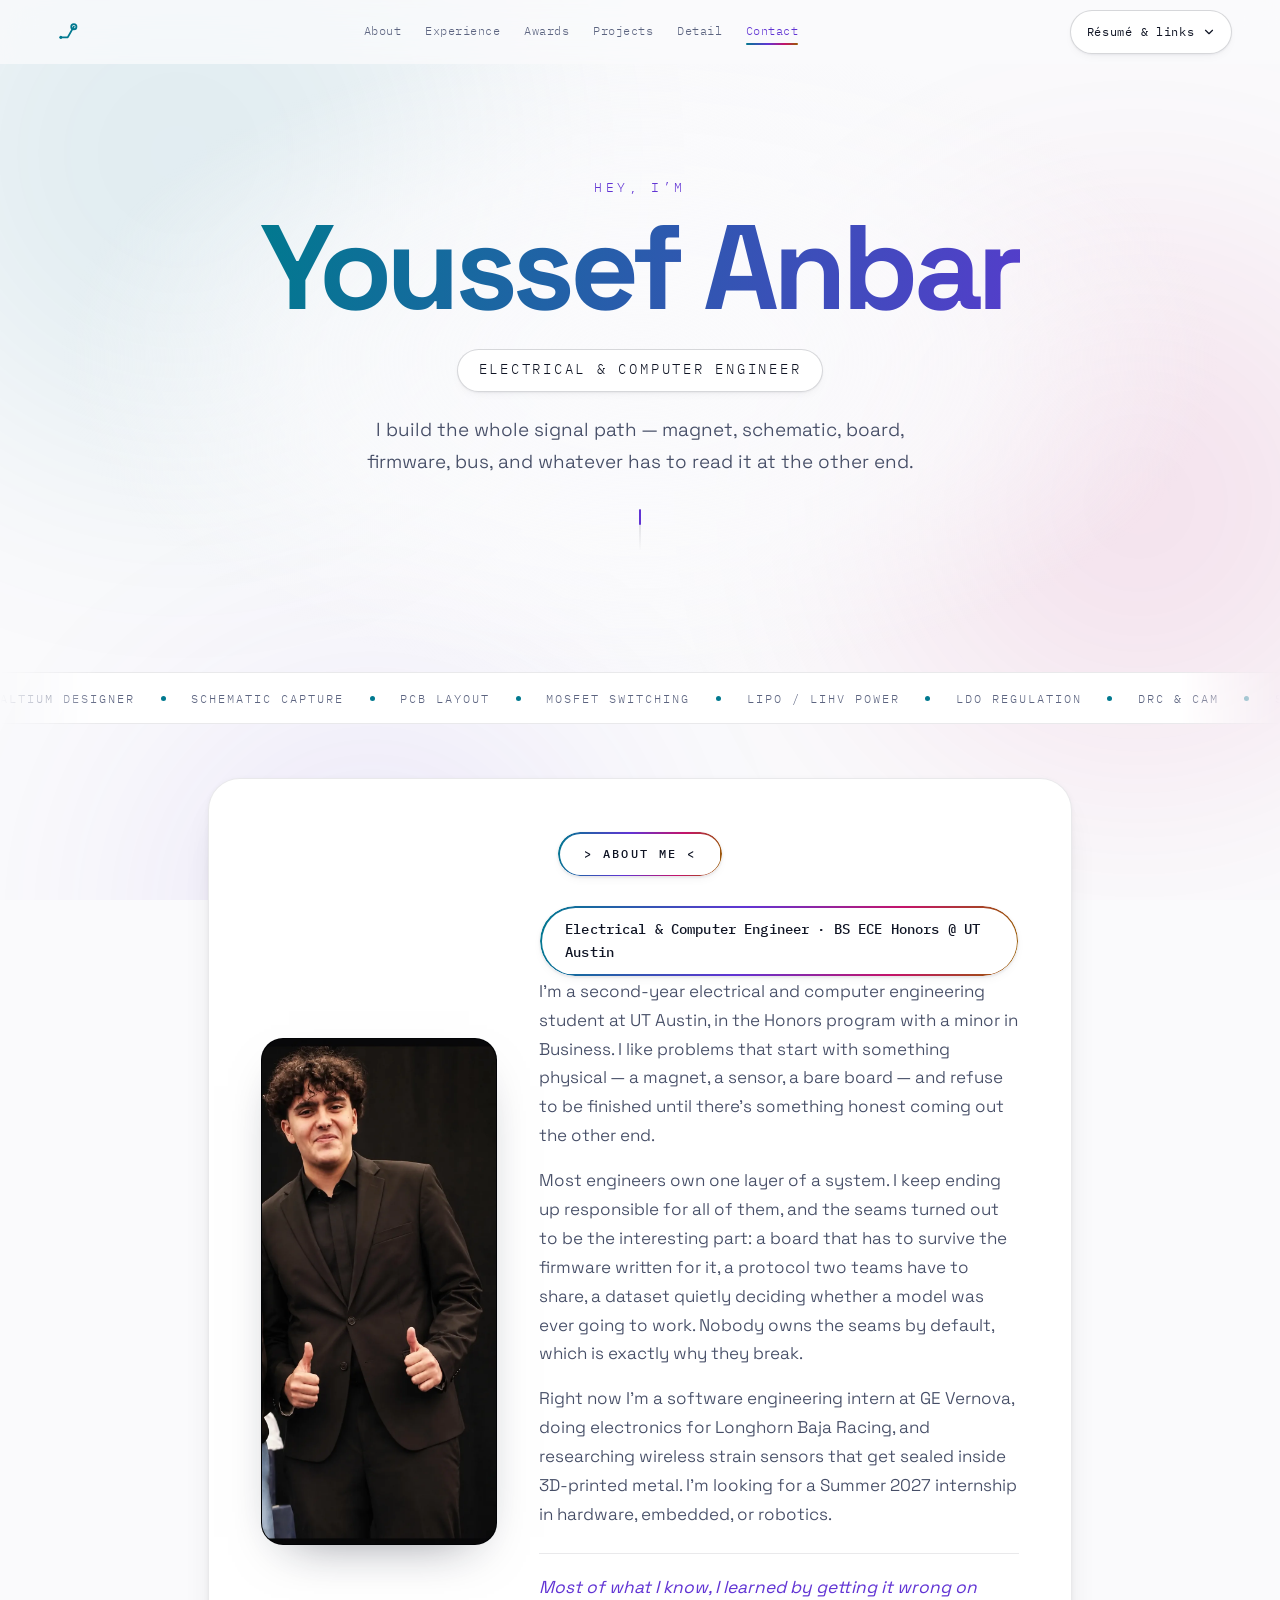
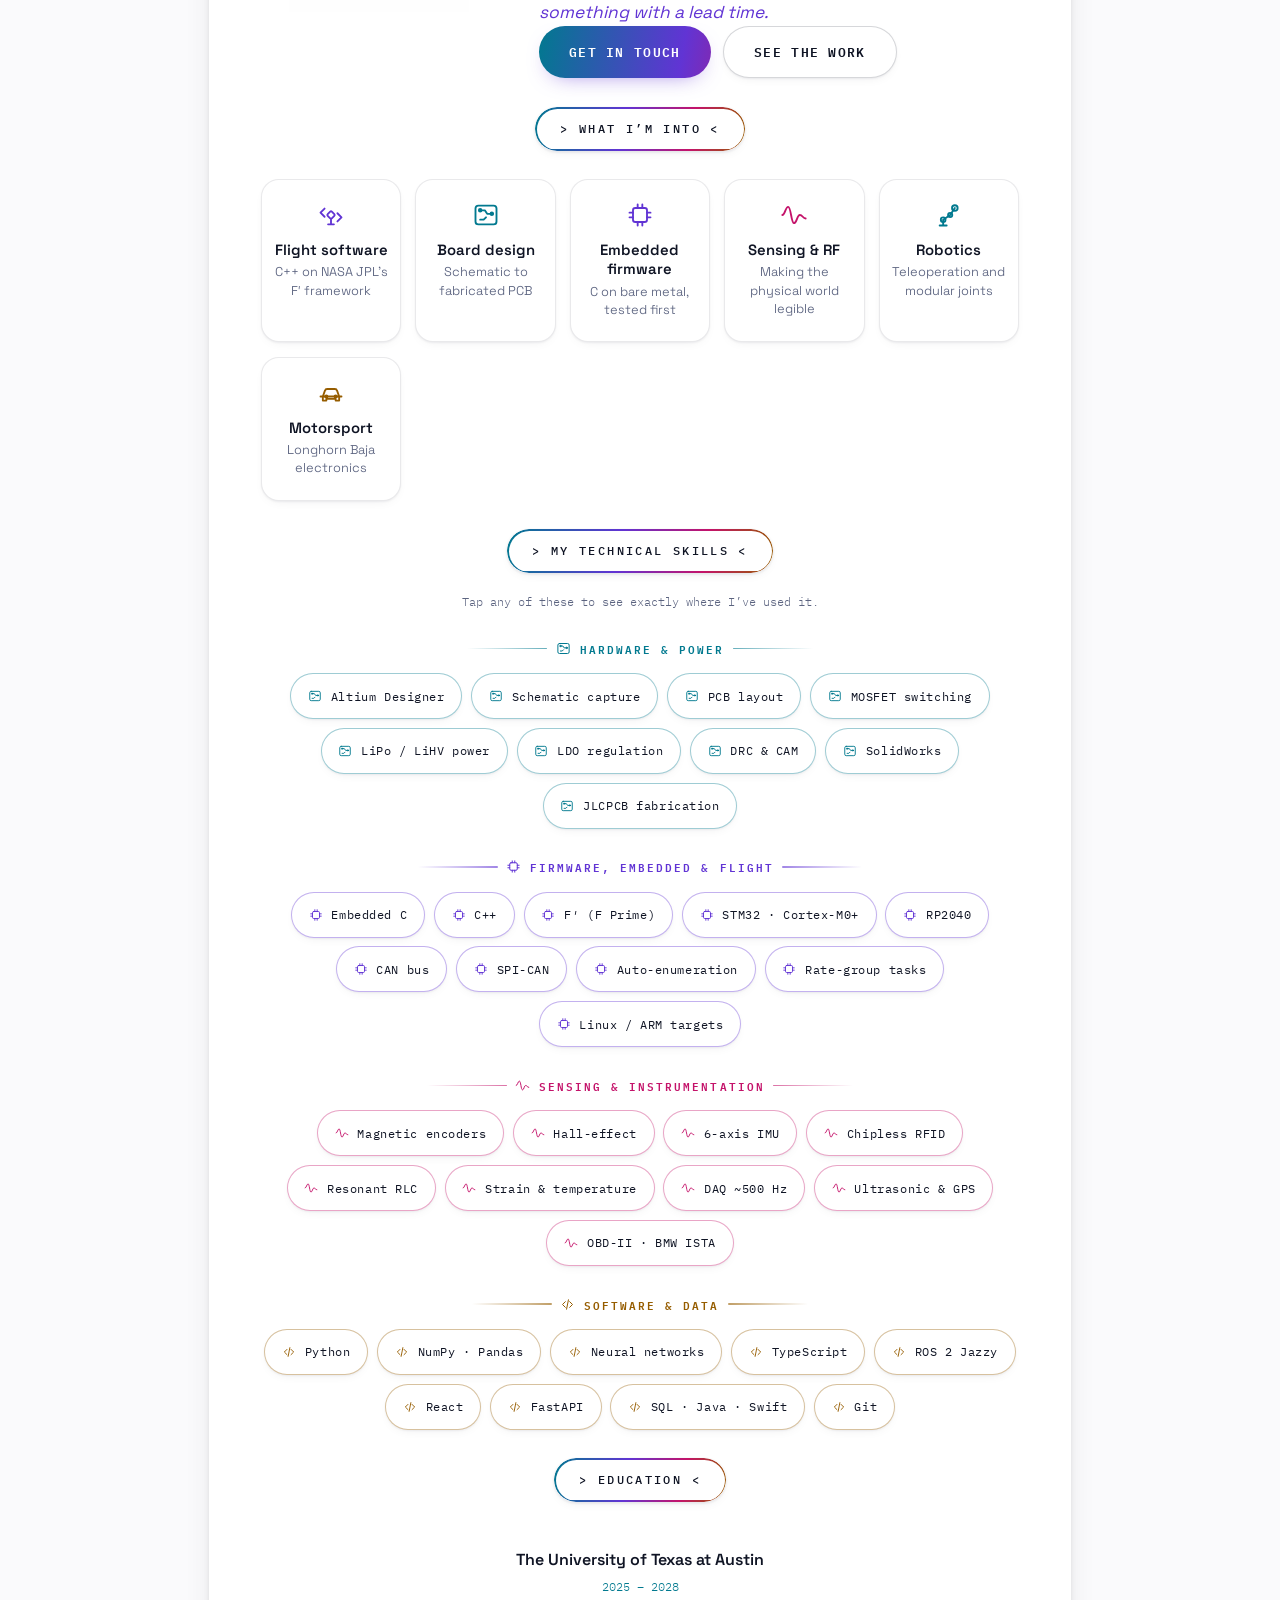
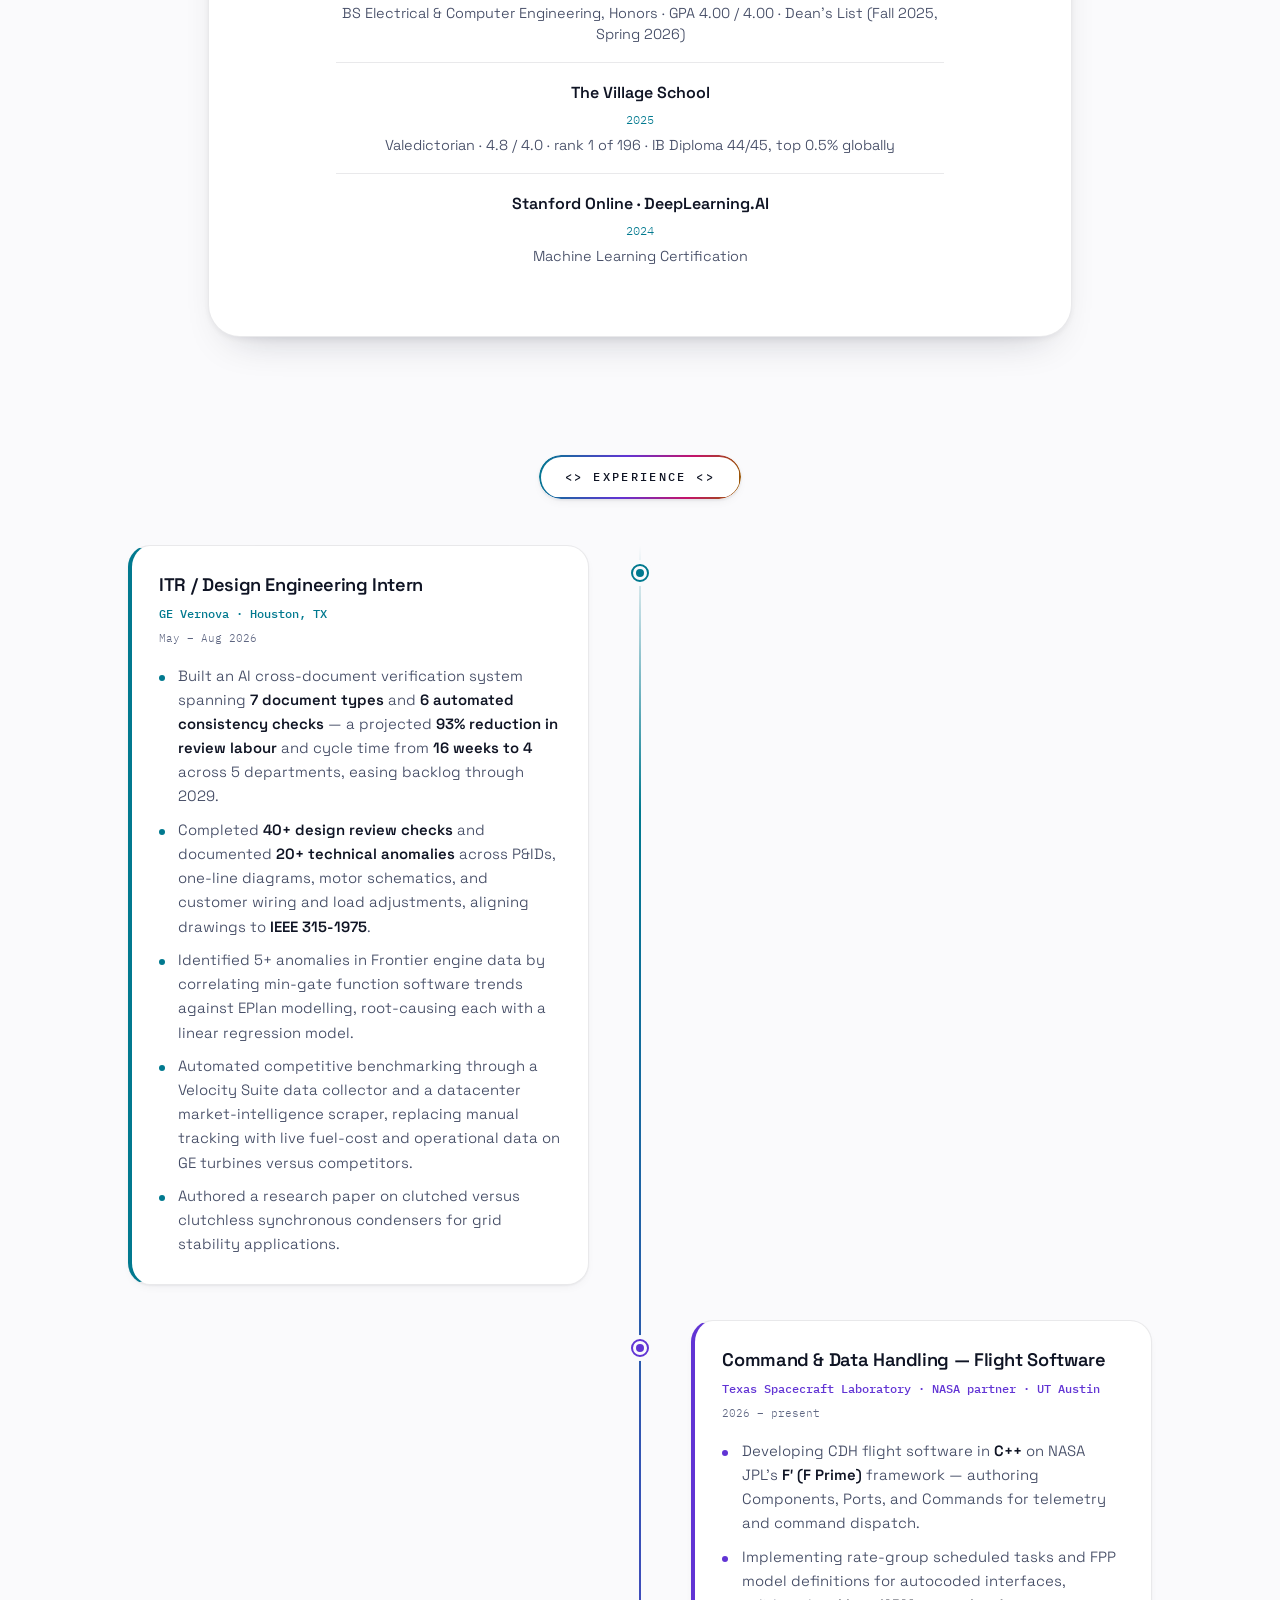
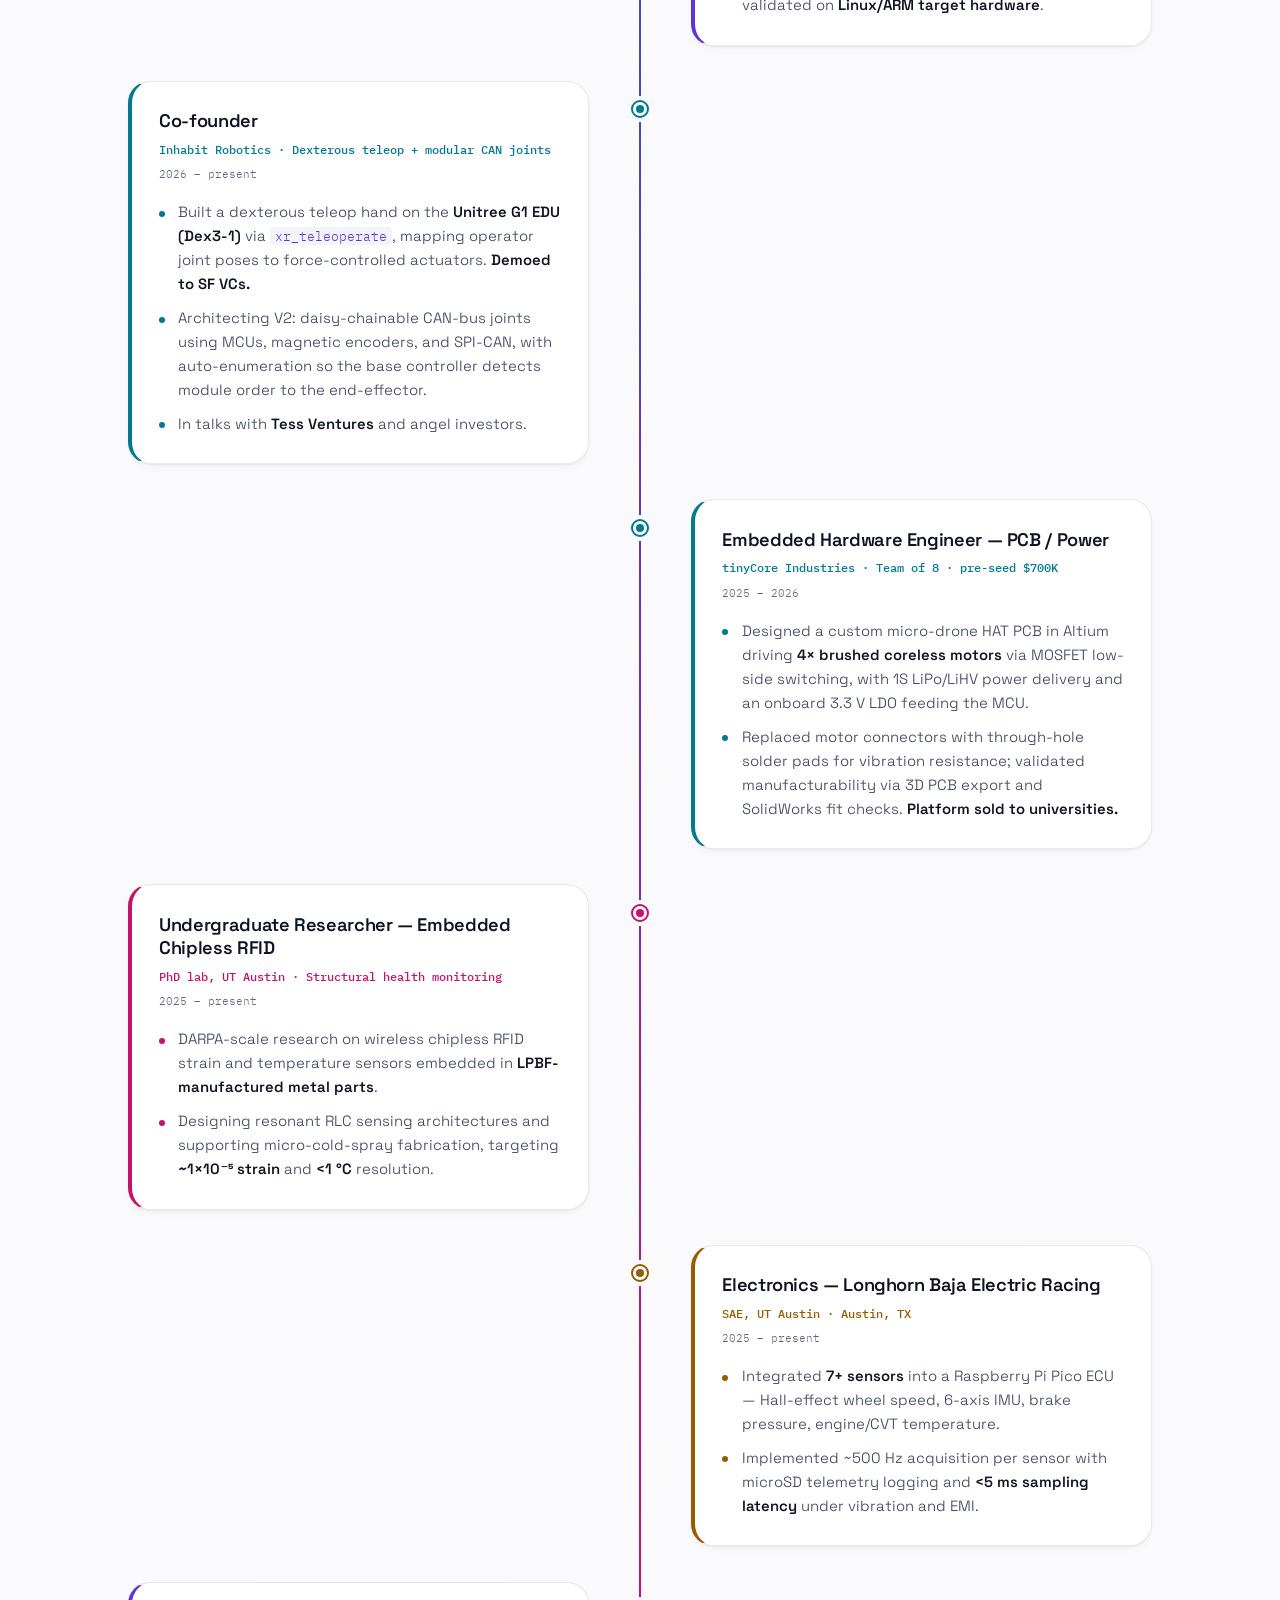
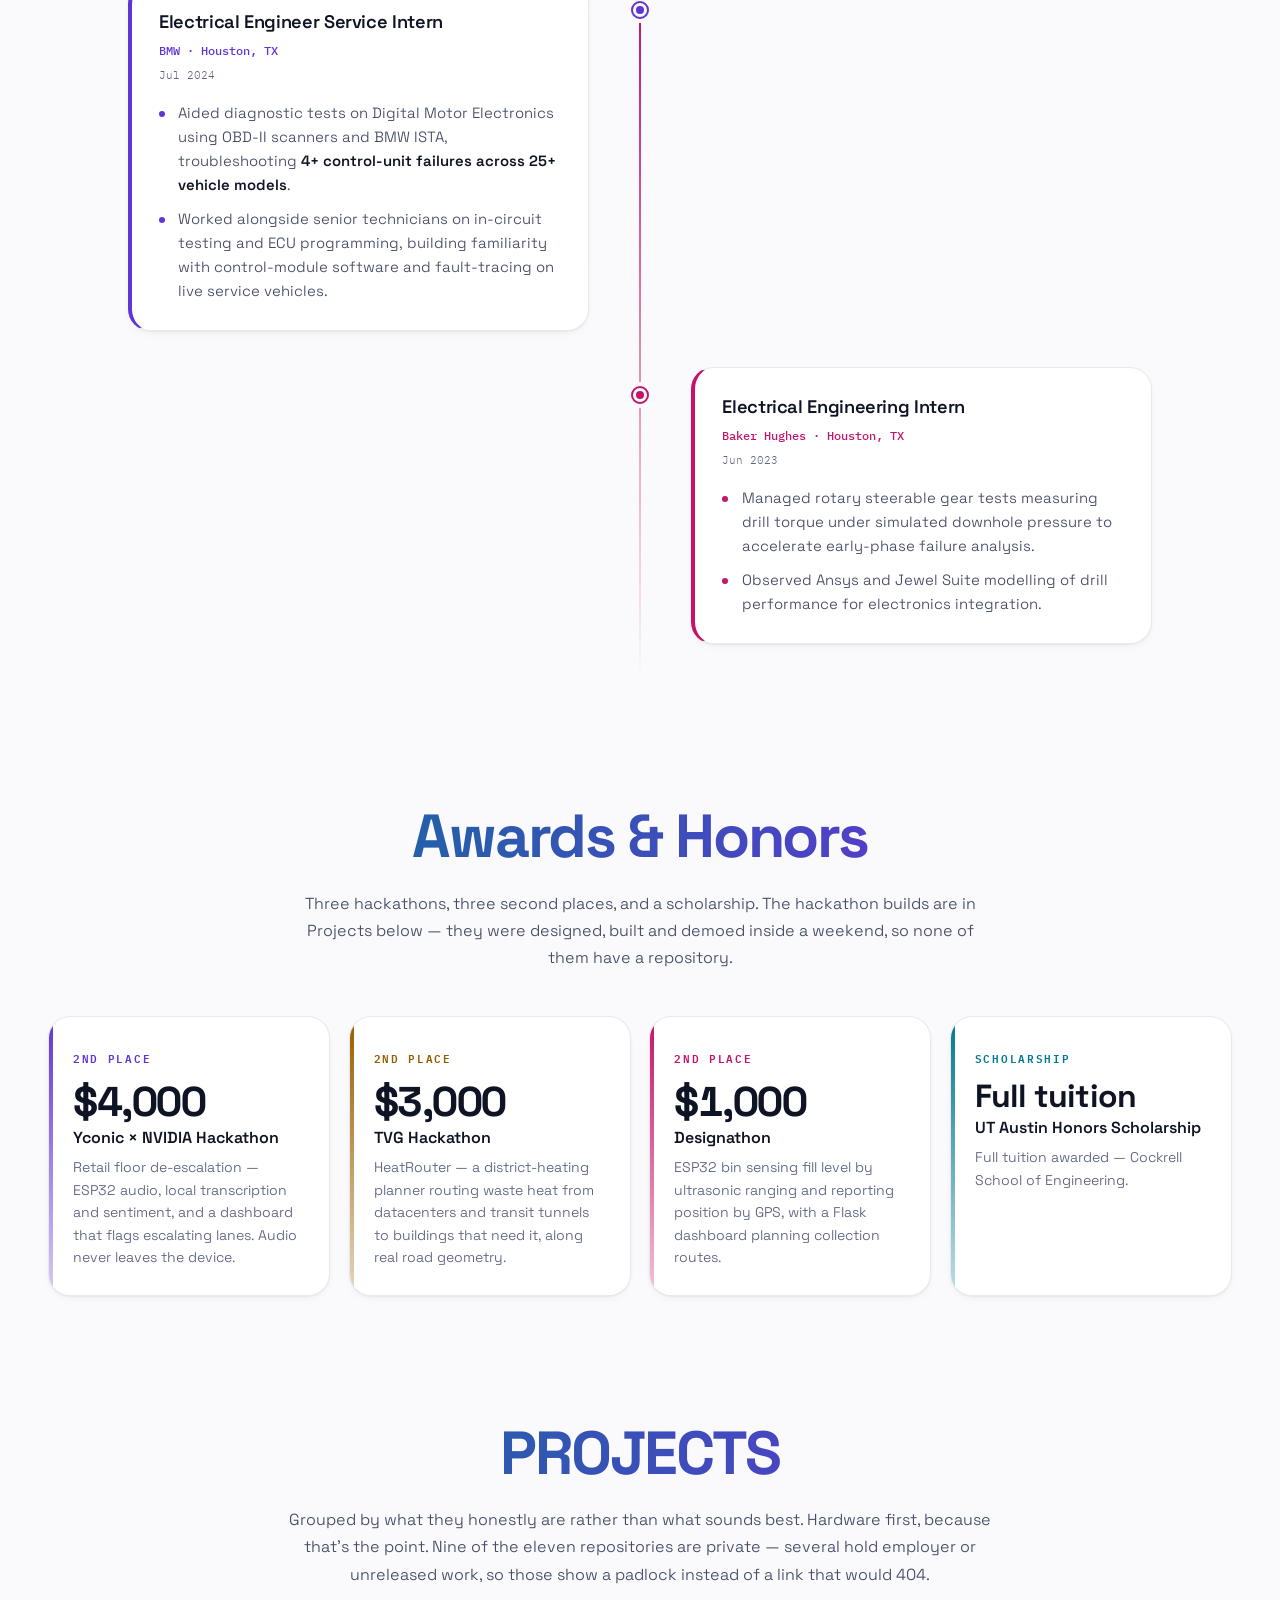
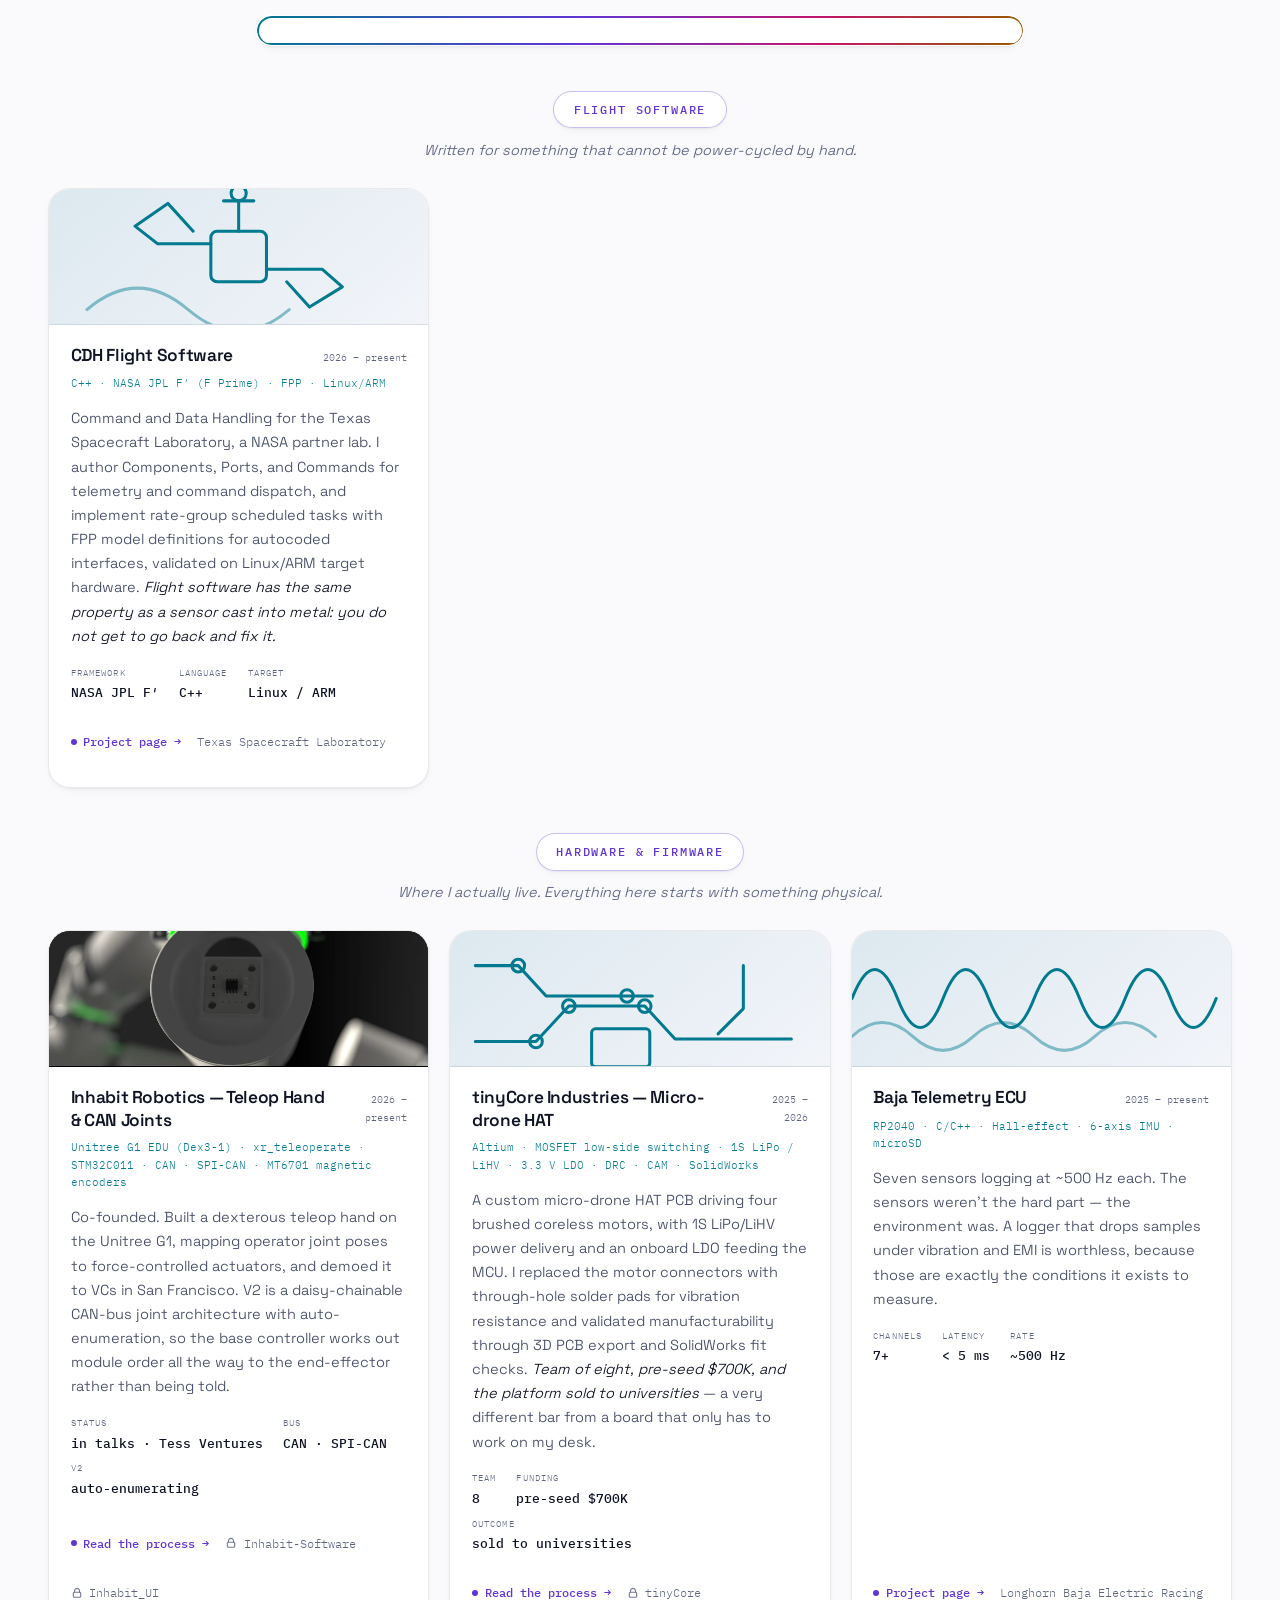
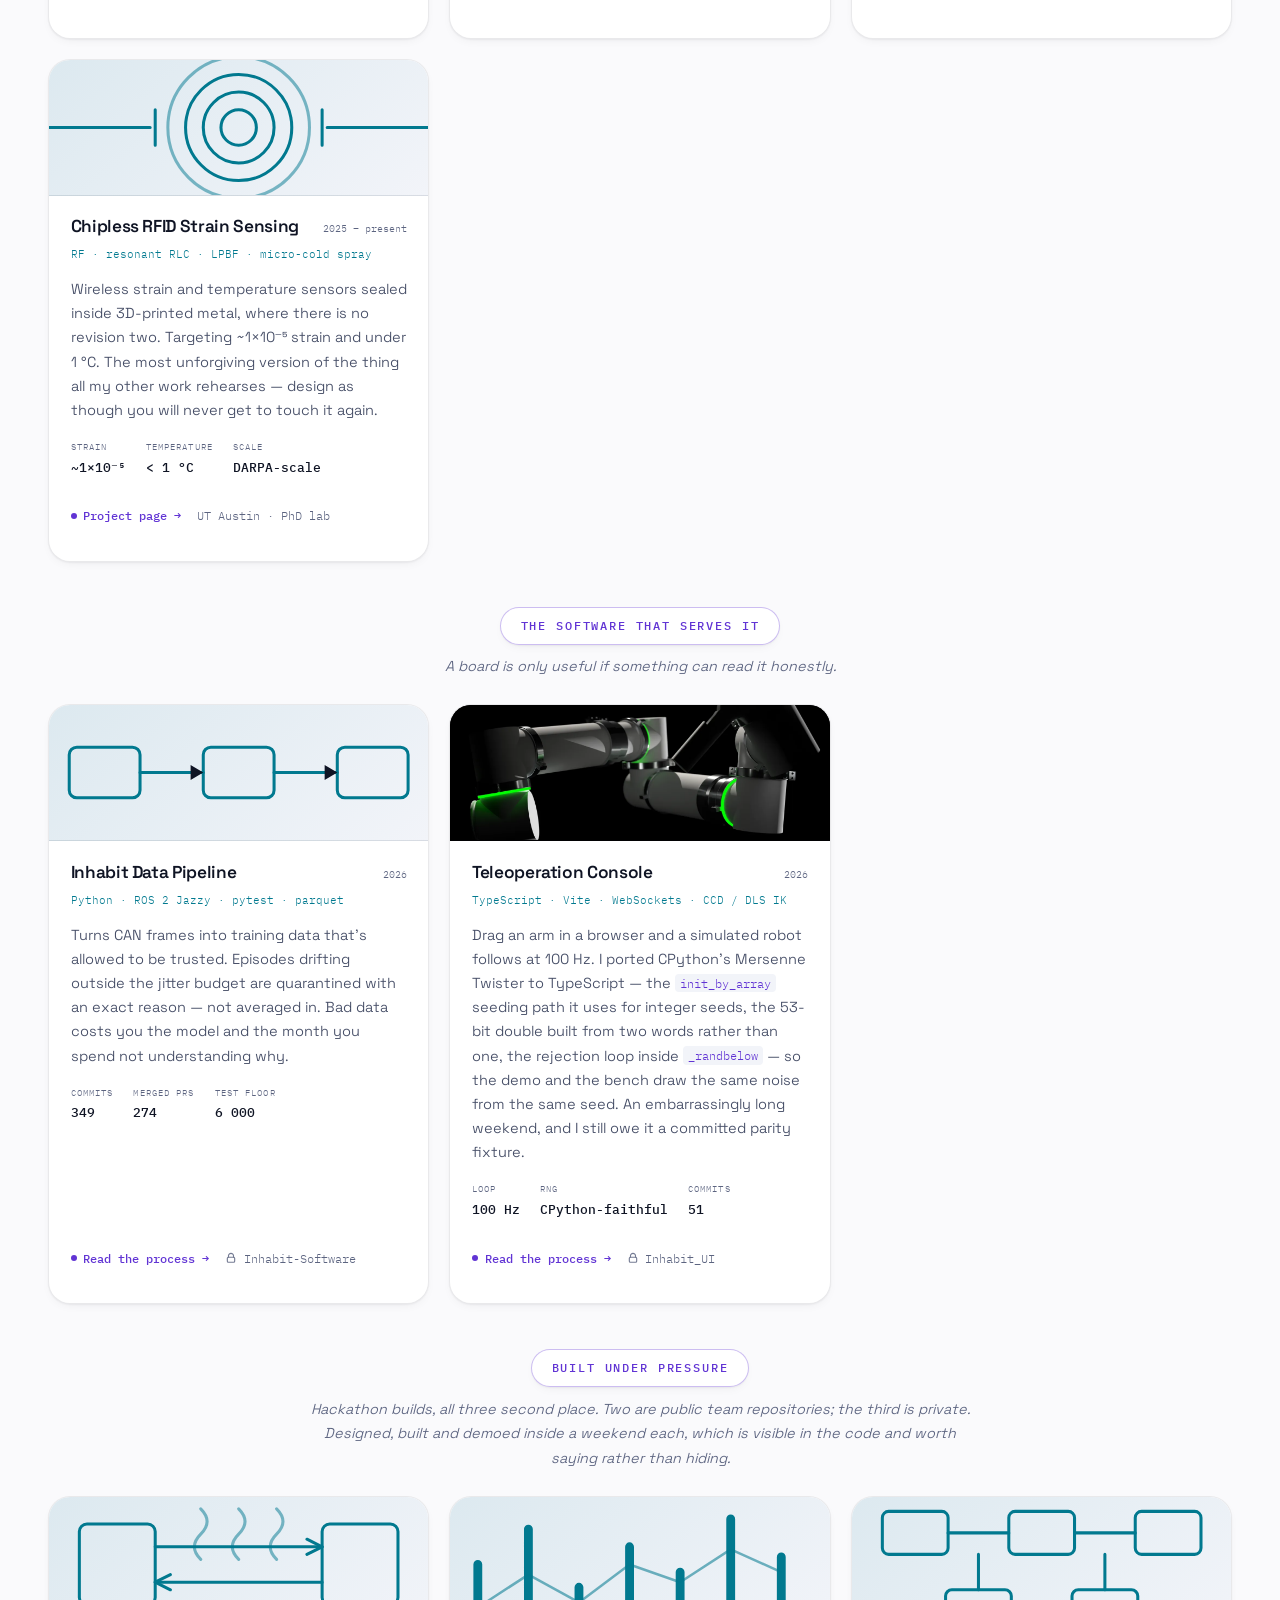
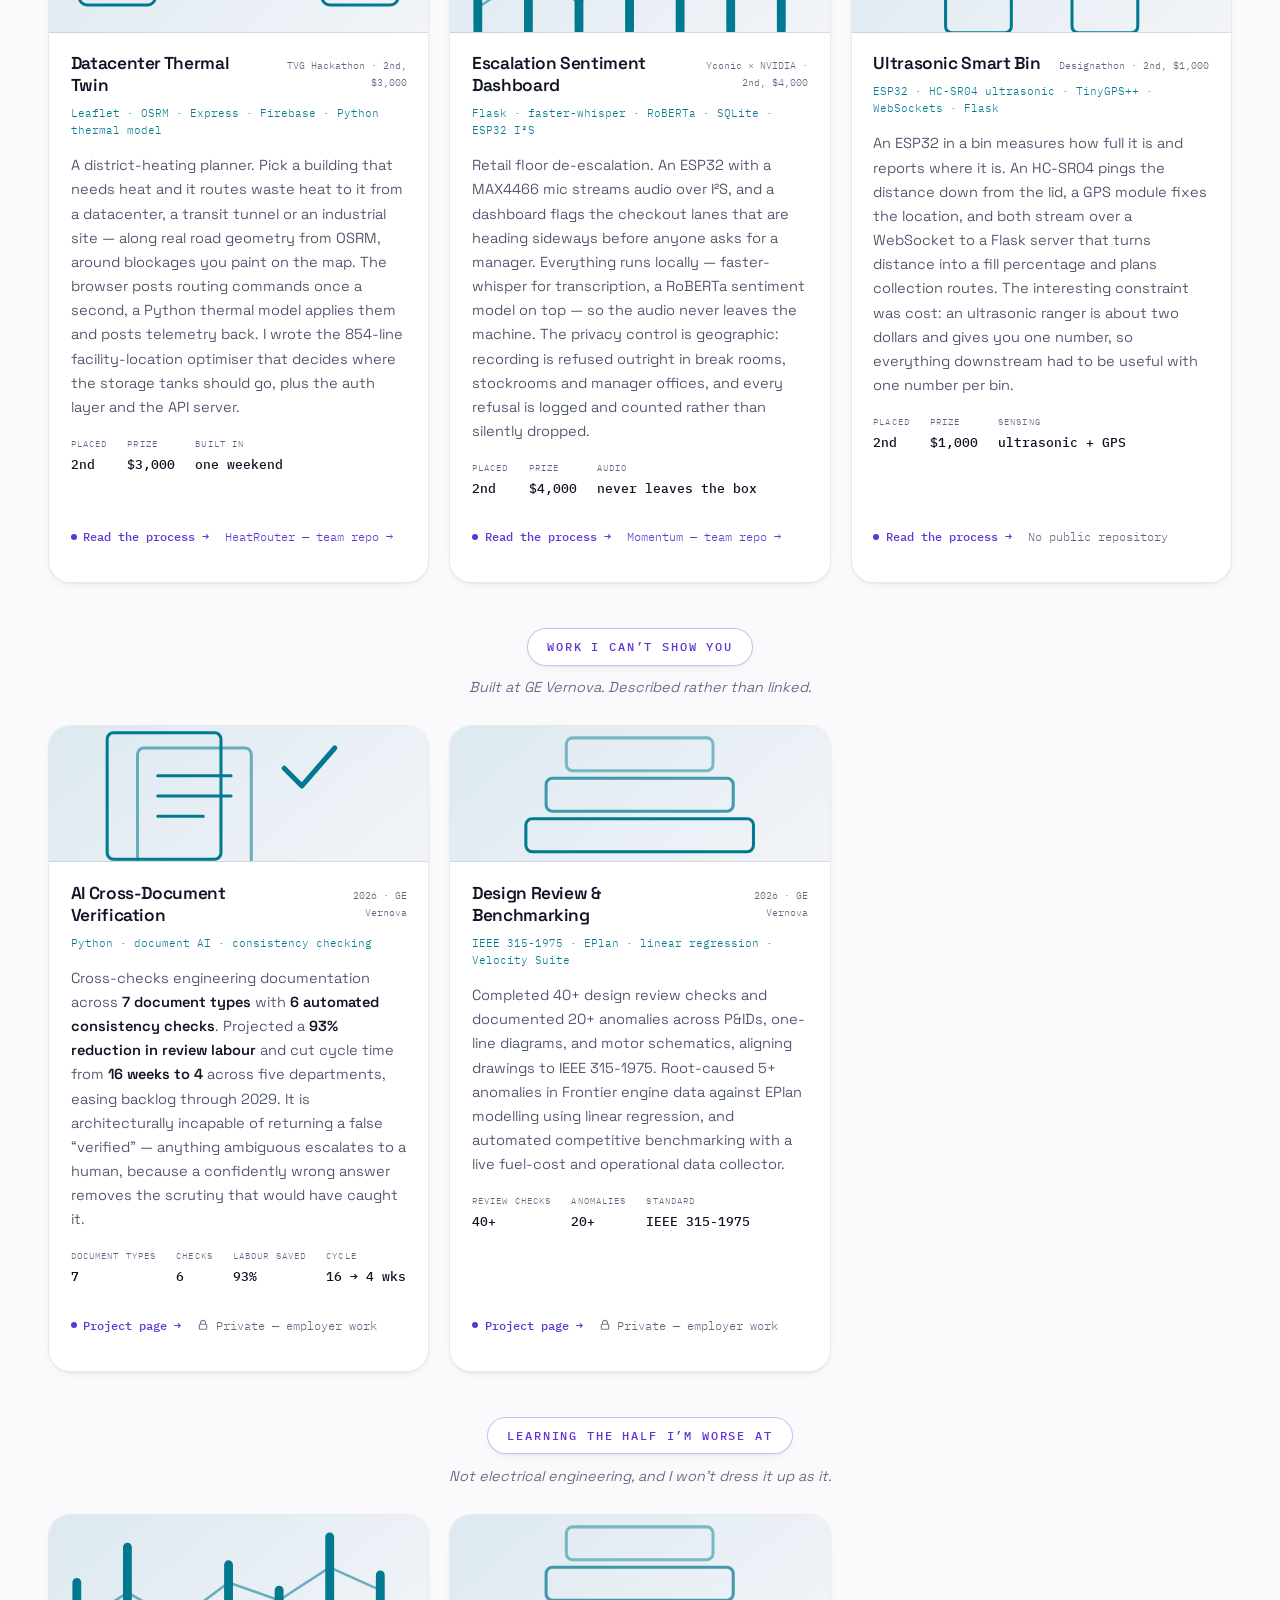
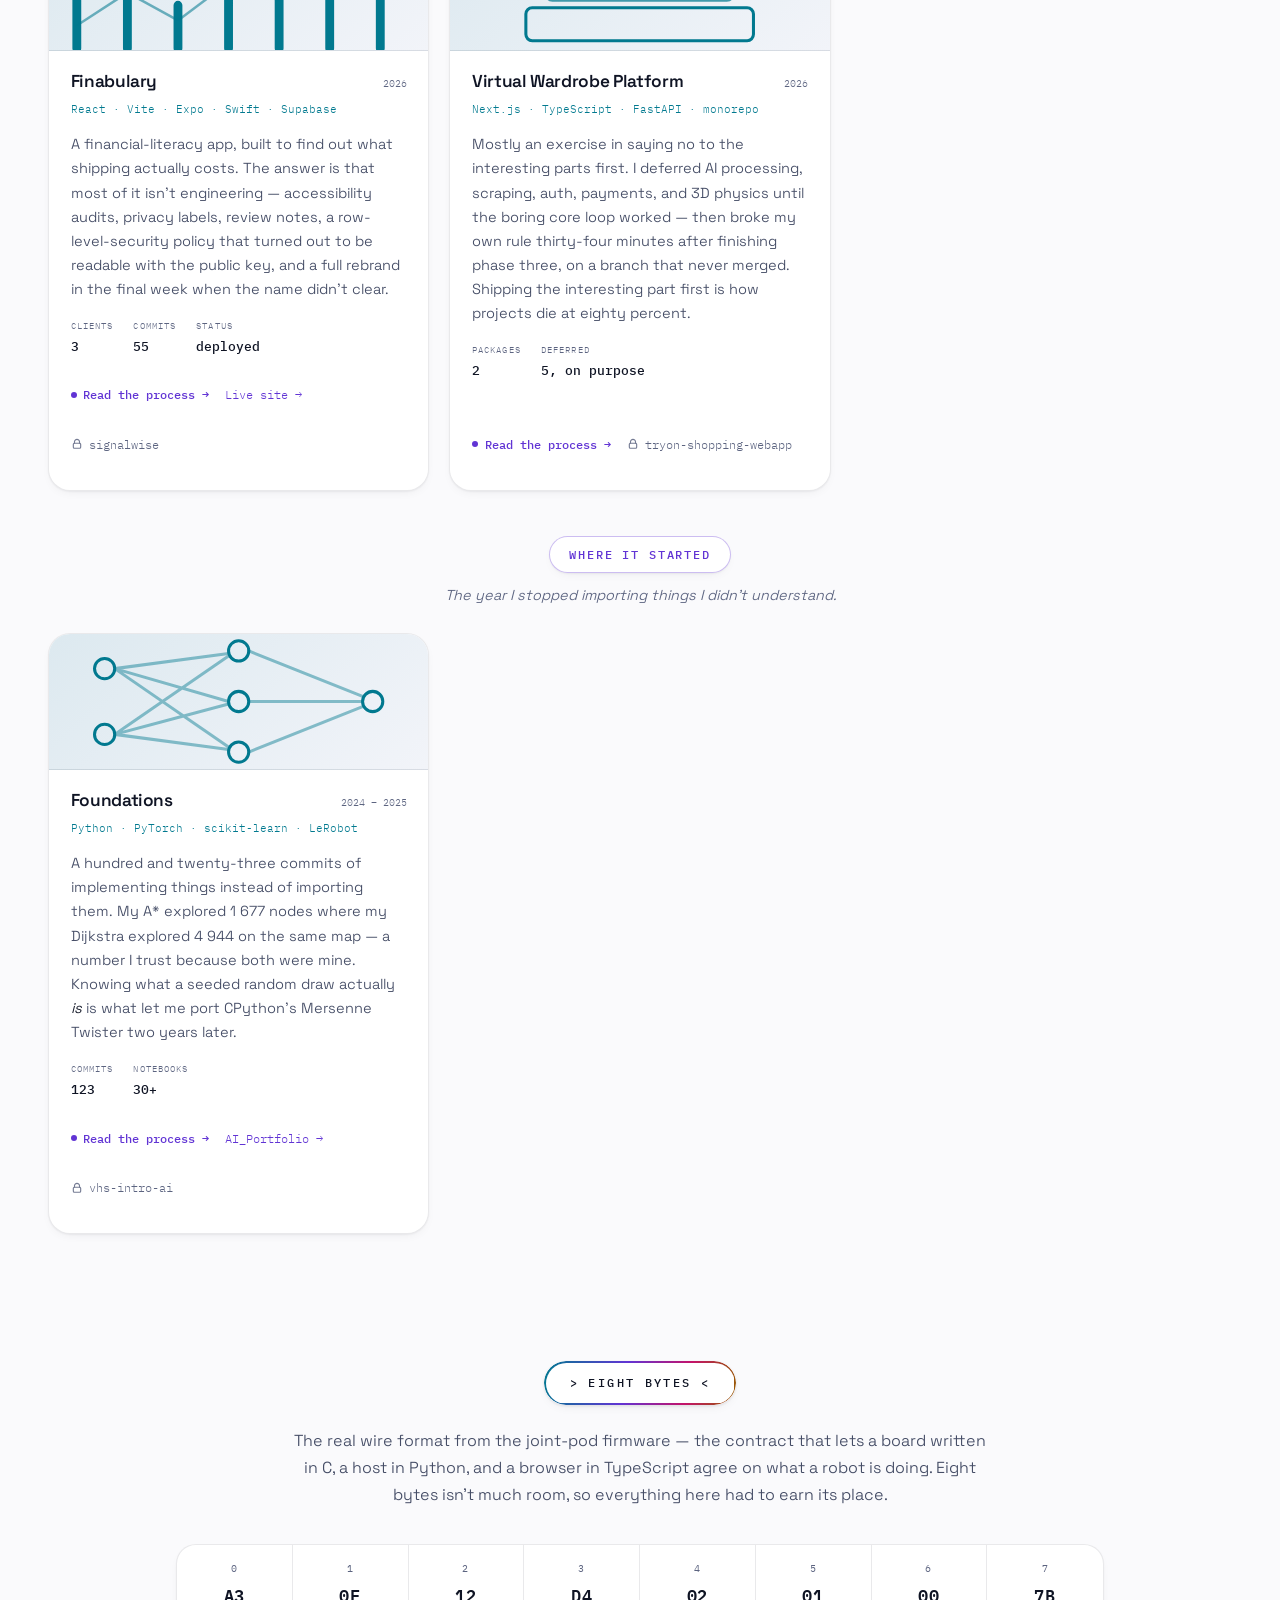
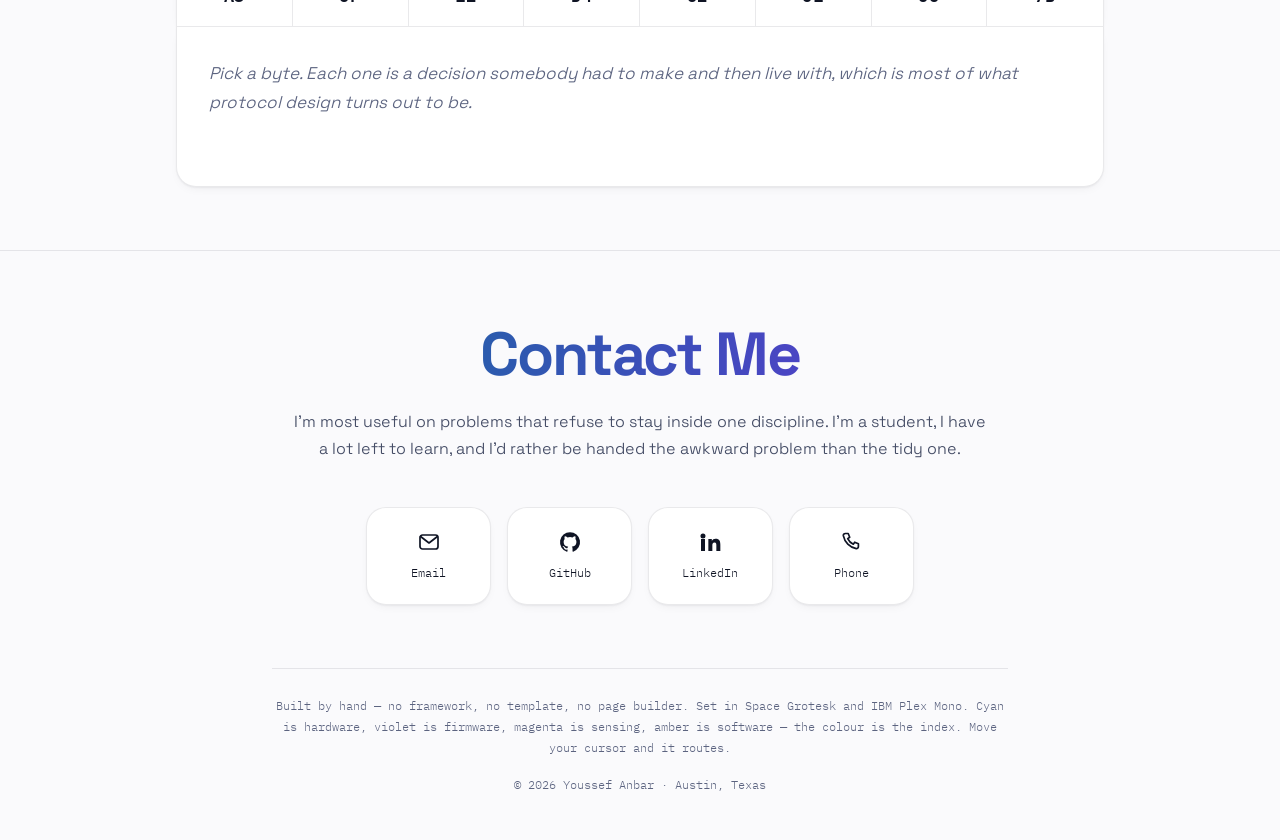
==== commit 382114b9: "Bump the cache buster to v=22" ====
--- a/index.html
+++ b/index.html
@@ -17,7 +17,7 @@
 <link href="https://fonts.googleapis.com/css2?family=Space+Grotesk:wght@300;400;500;600;700&family=IBM+Plex+Mono:wght@400;500;600&display=swap" rel="stylesheet">
 <!-- ?v= is a cache buster. GitHub Pages caches assets for ~10 minutes, so bump
      this number whenever you edit the CSS or JS and the change goes live at once. -->
-<link rel="stylesheet" href="assets/css/style.css?v=21">
+<link rel="stylesheet" href="assets/css/style.css?v=22">
 <link rel="icon" href="data:image/svg+xml,%3Csvg xmlns='http://www.w3.org/2000/svg' viewBox='0 0 32 32'%3E%3Crect width='32' height='32' rx='7' fill='%23FAFAFC'/%3E%3Cpath d='M6 22 L14 22 L20 10' fill='none' stroke='%2301798F' stroke-width='2.6' stroke-linecap='round' stroke-linejoin='round'/%3E%3Ccircle cx='20' cy='10' r='3' fill='none' stroke='%23C4136A' stroke-width='2.6'/%3E%3C/svg%3E">
 </head>
 <body>
@@ -219,9 +219,9 @@
 
 </main>
 
-<script src="assets/js/data.js?v=21"></script>
-<script src="assets/js/stories.js?v=21"></script>
-<script src="assets/js/app.js?v=21"></script>
-<script src="assets/js/menu.js?v=21"></script>
+<script src="assets/js/data.js?v=22"></script>
+<script src="assets/js/stories.js?v=22"></script>
+<script src="assets/js/app.js?v=22"></script>
+<script src="assets/js/menu.js?v=22"></script>
 </body>
 </html>
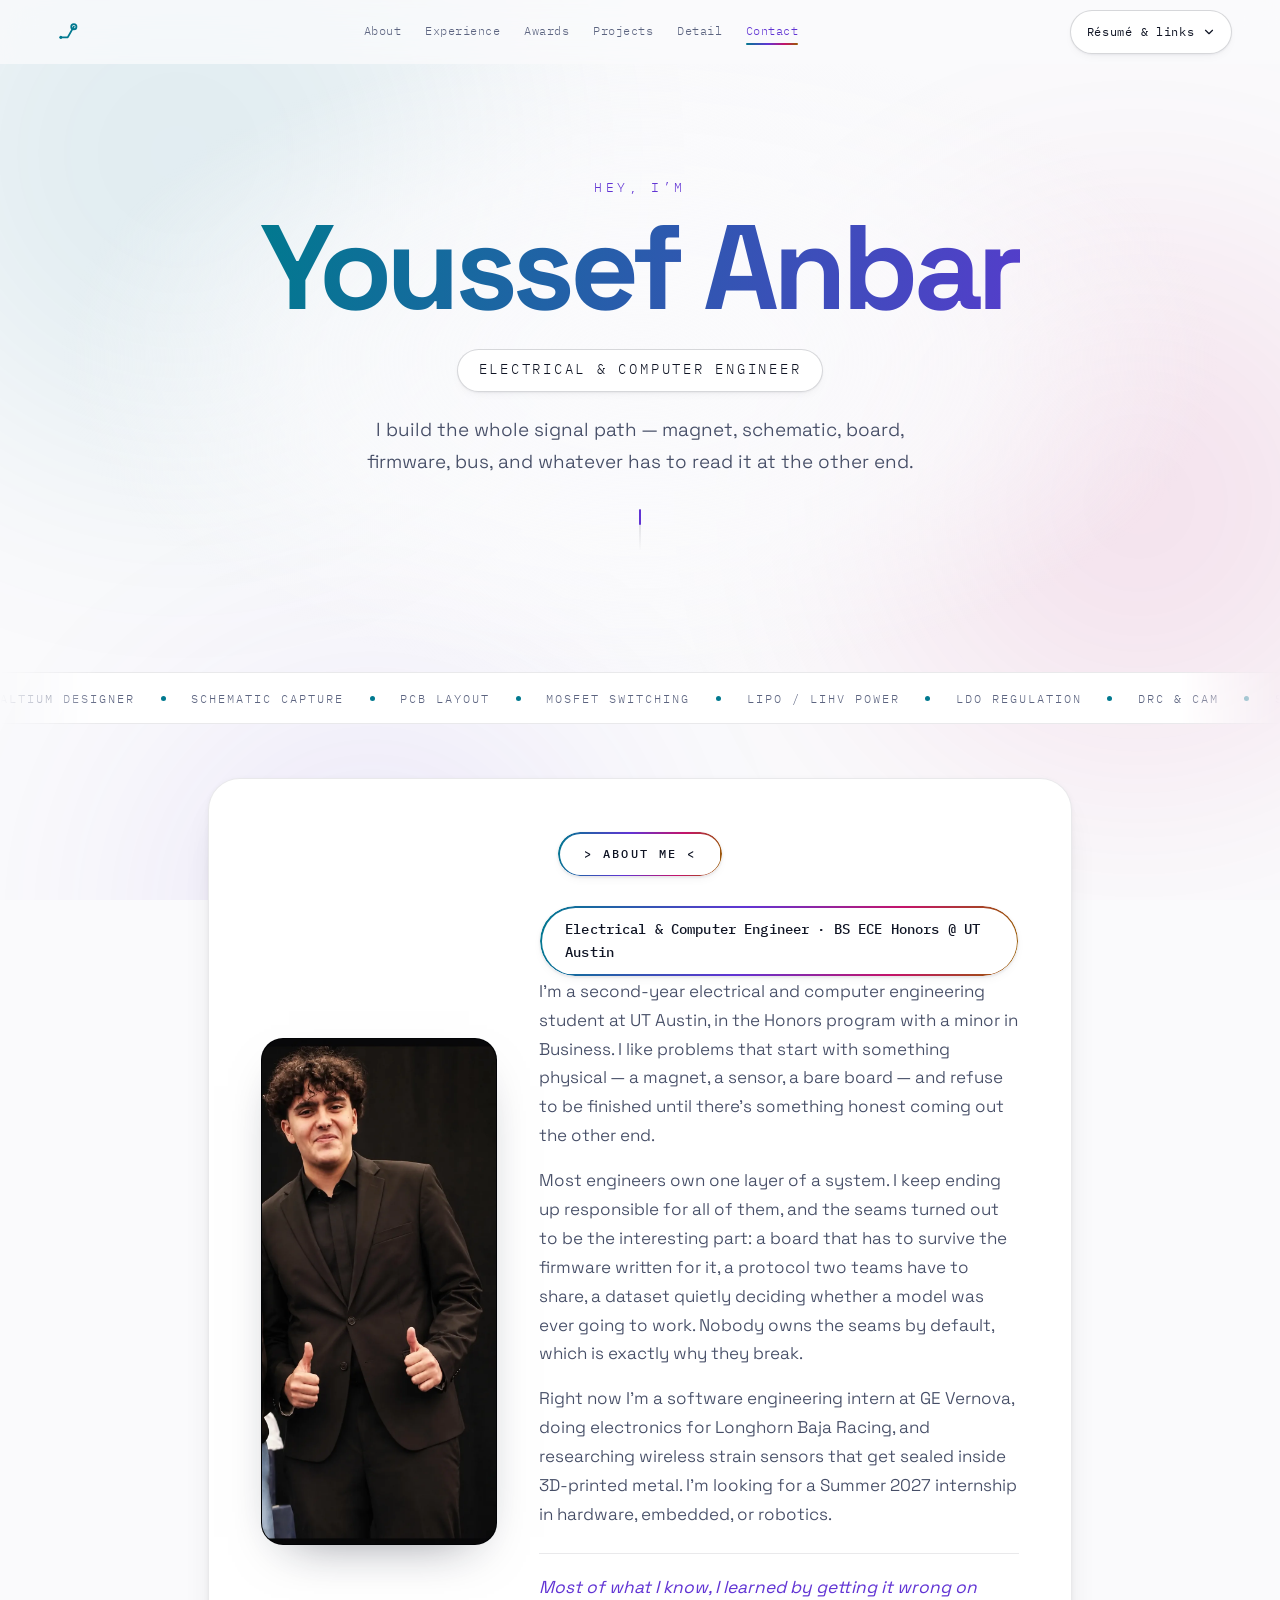
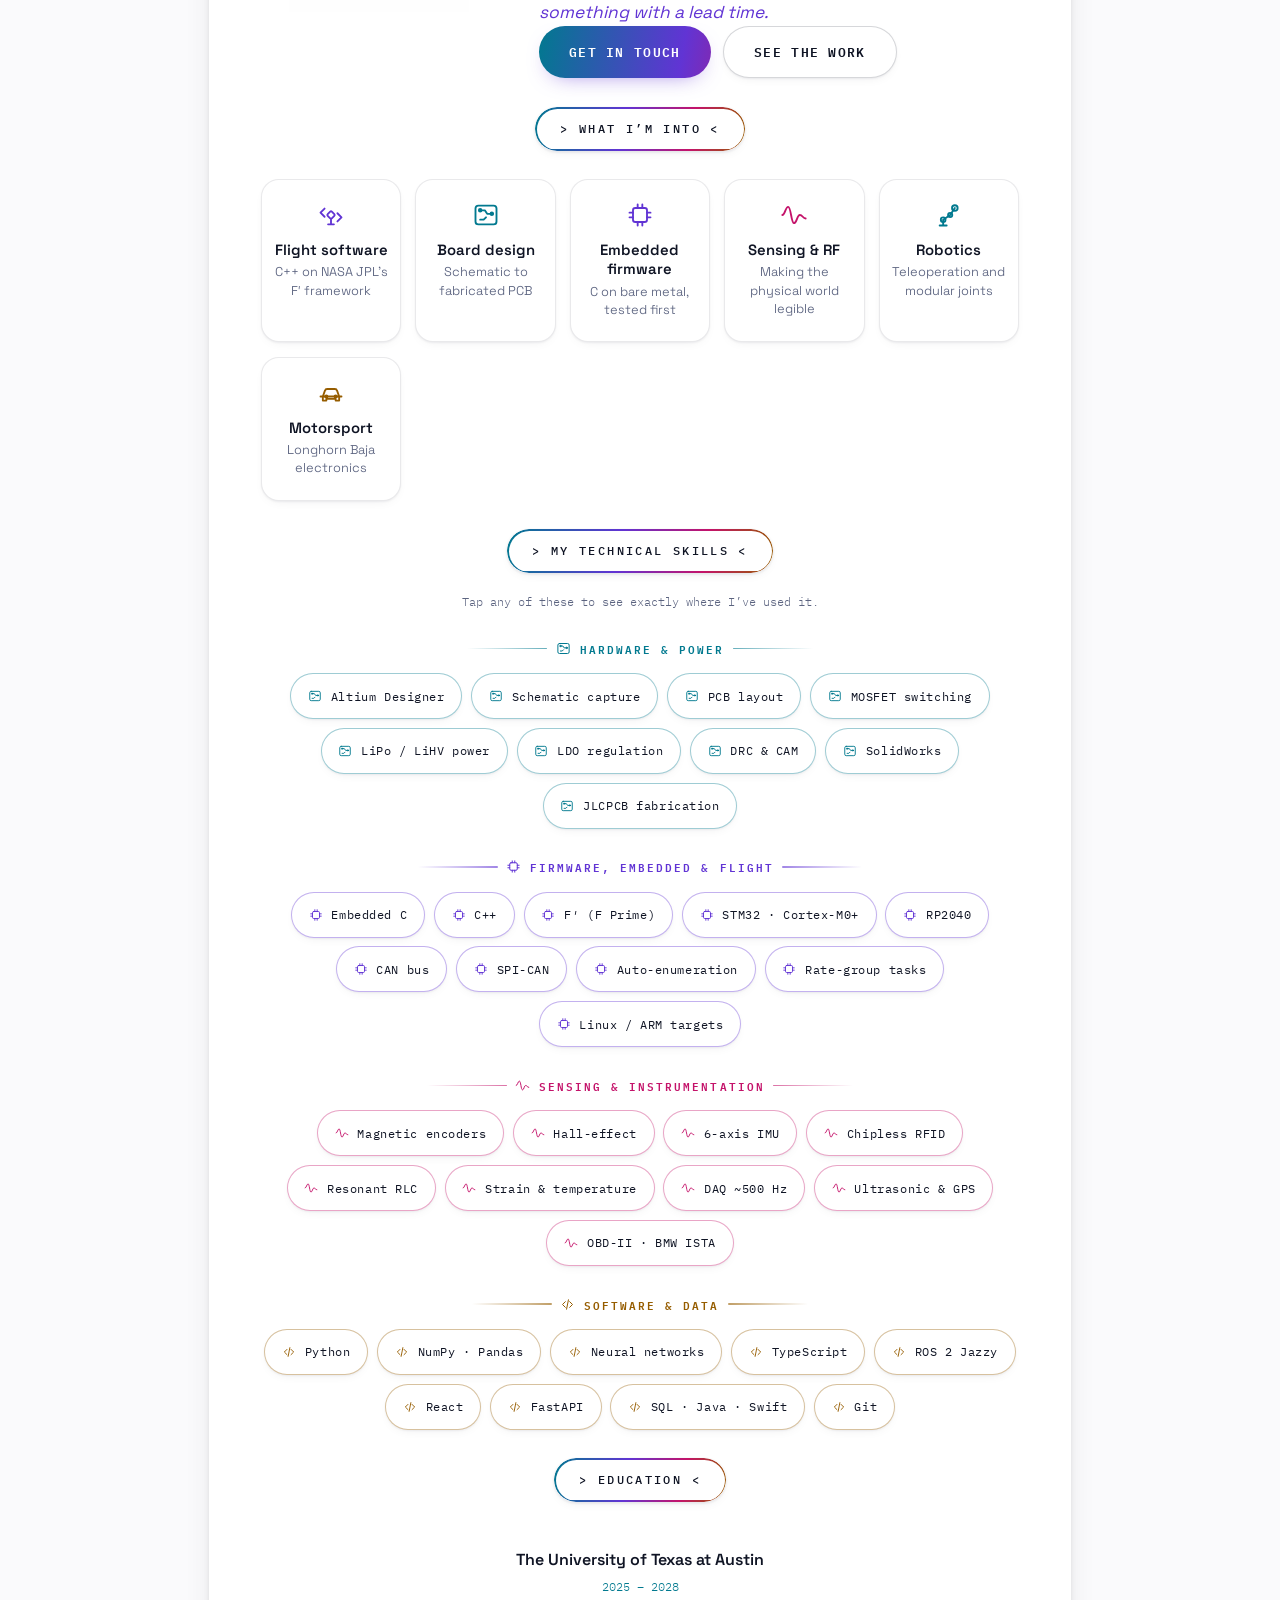
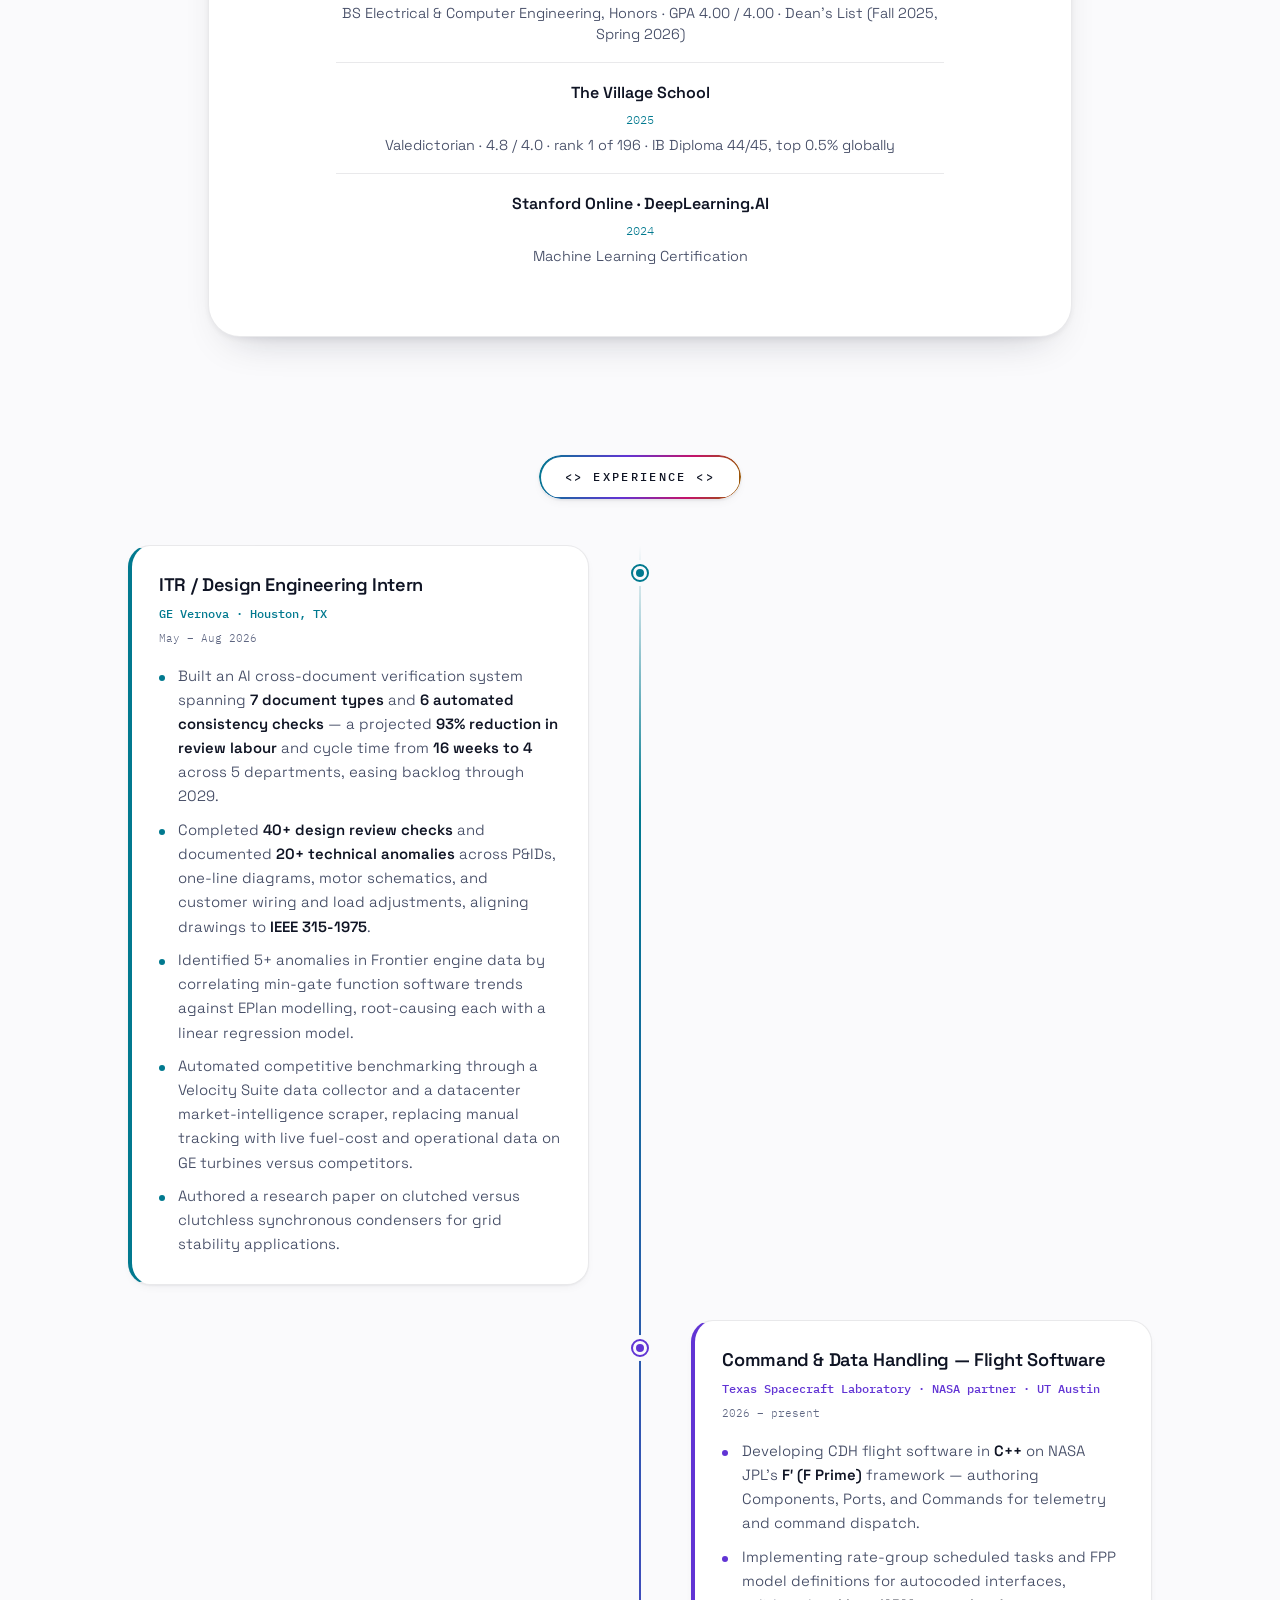
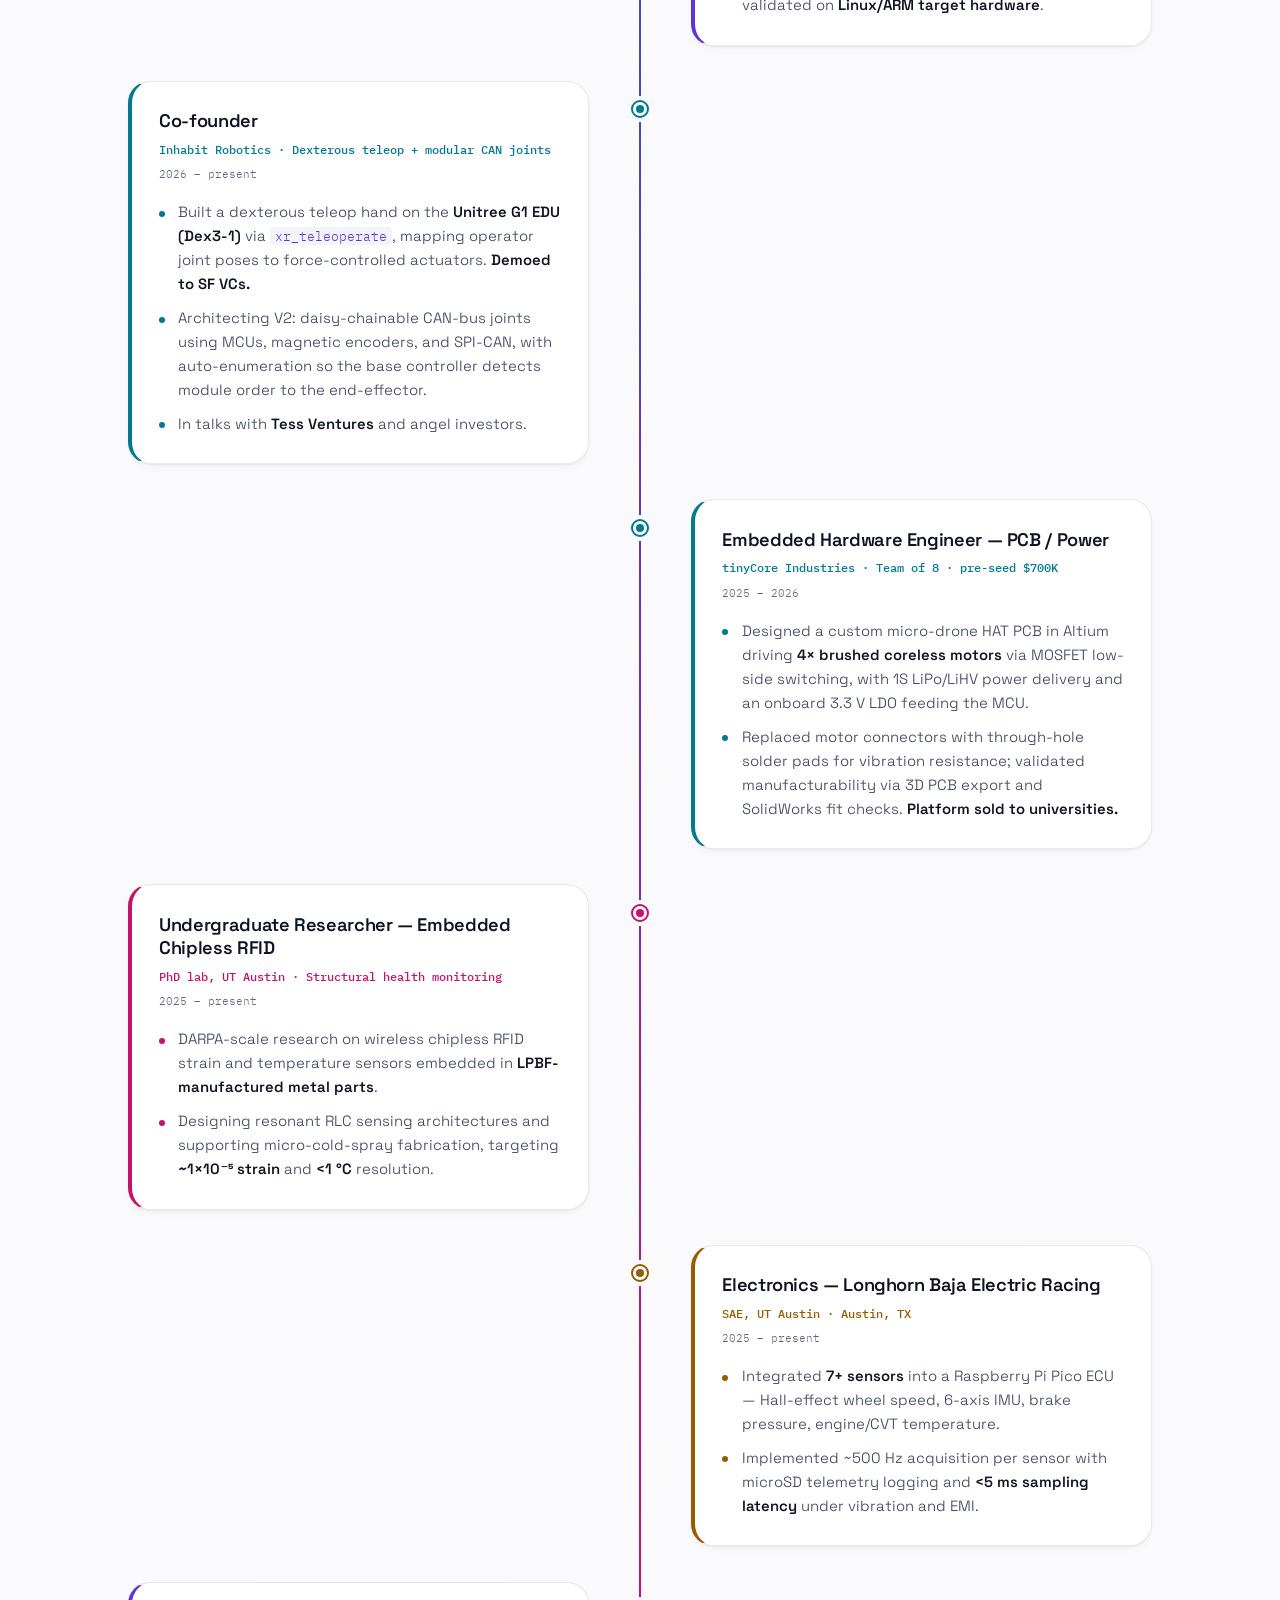
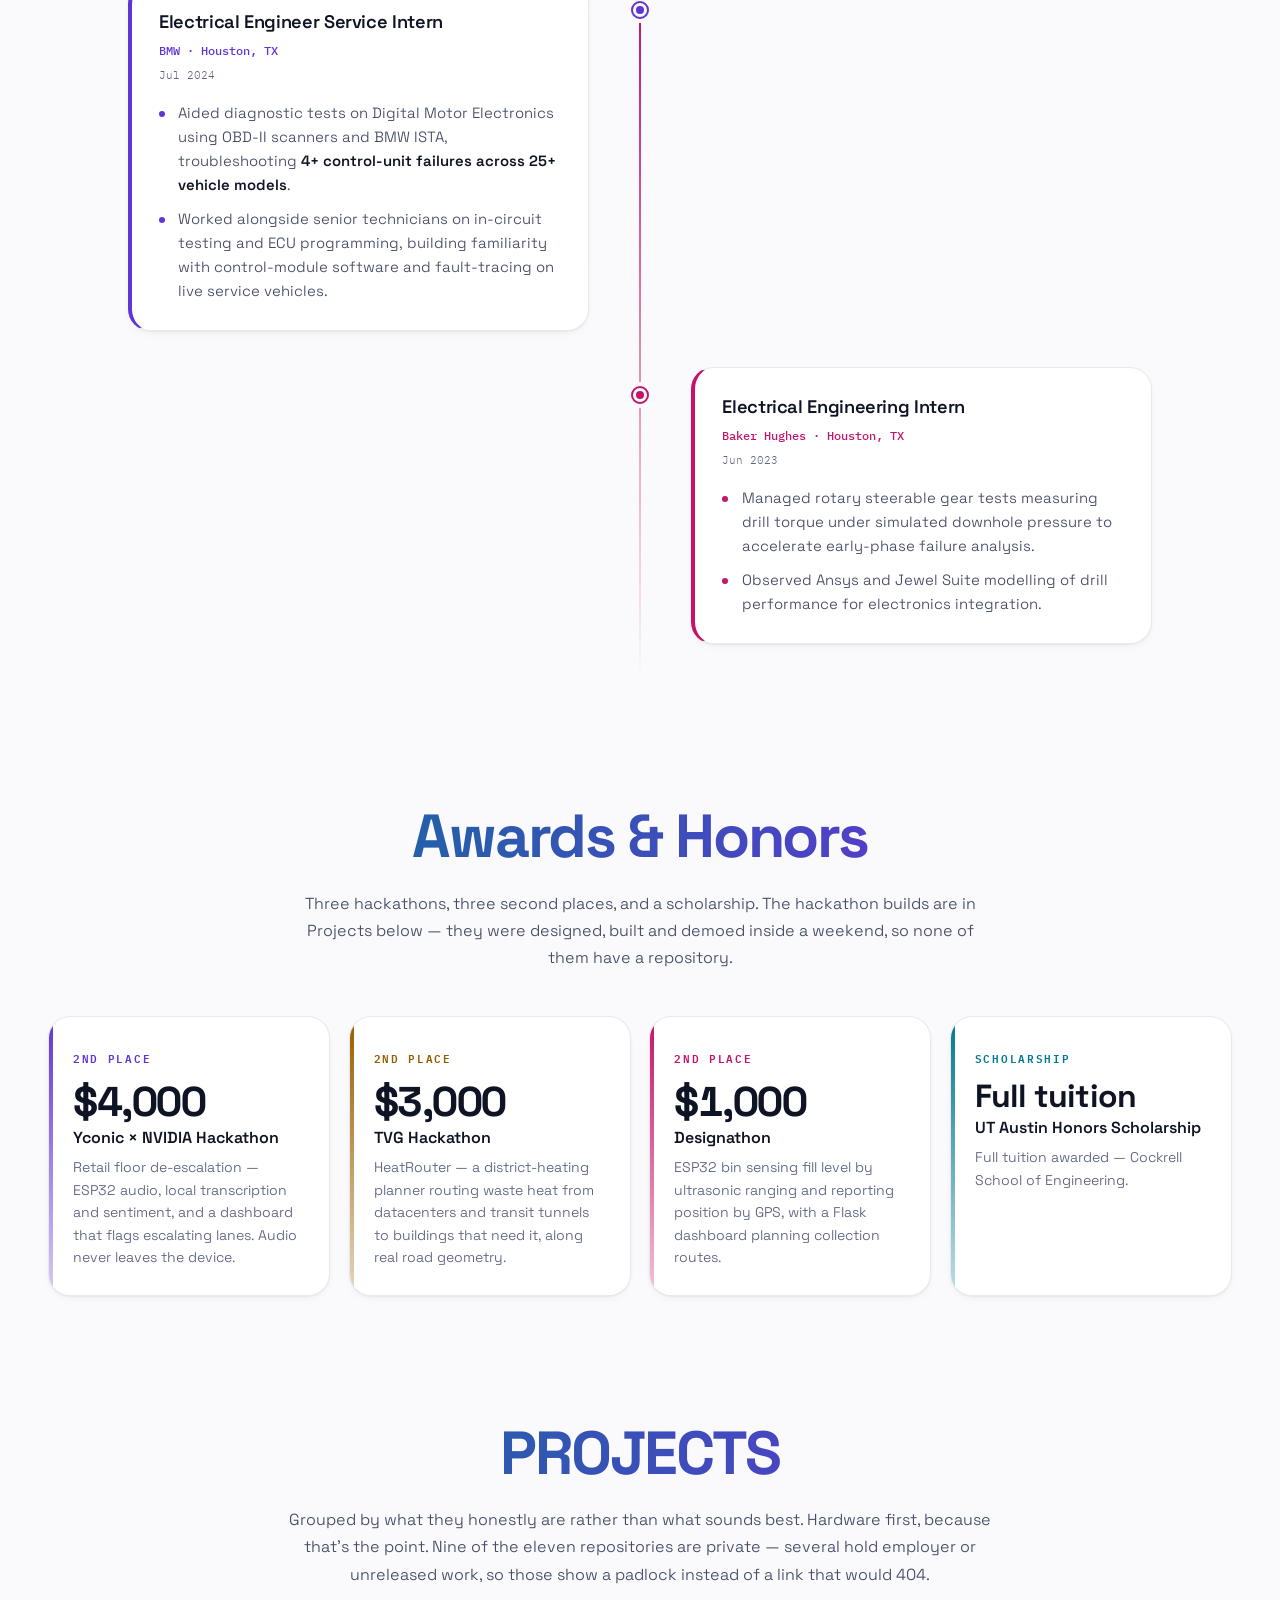
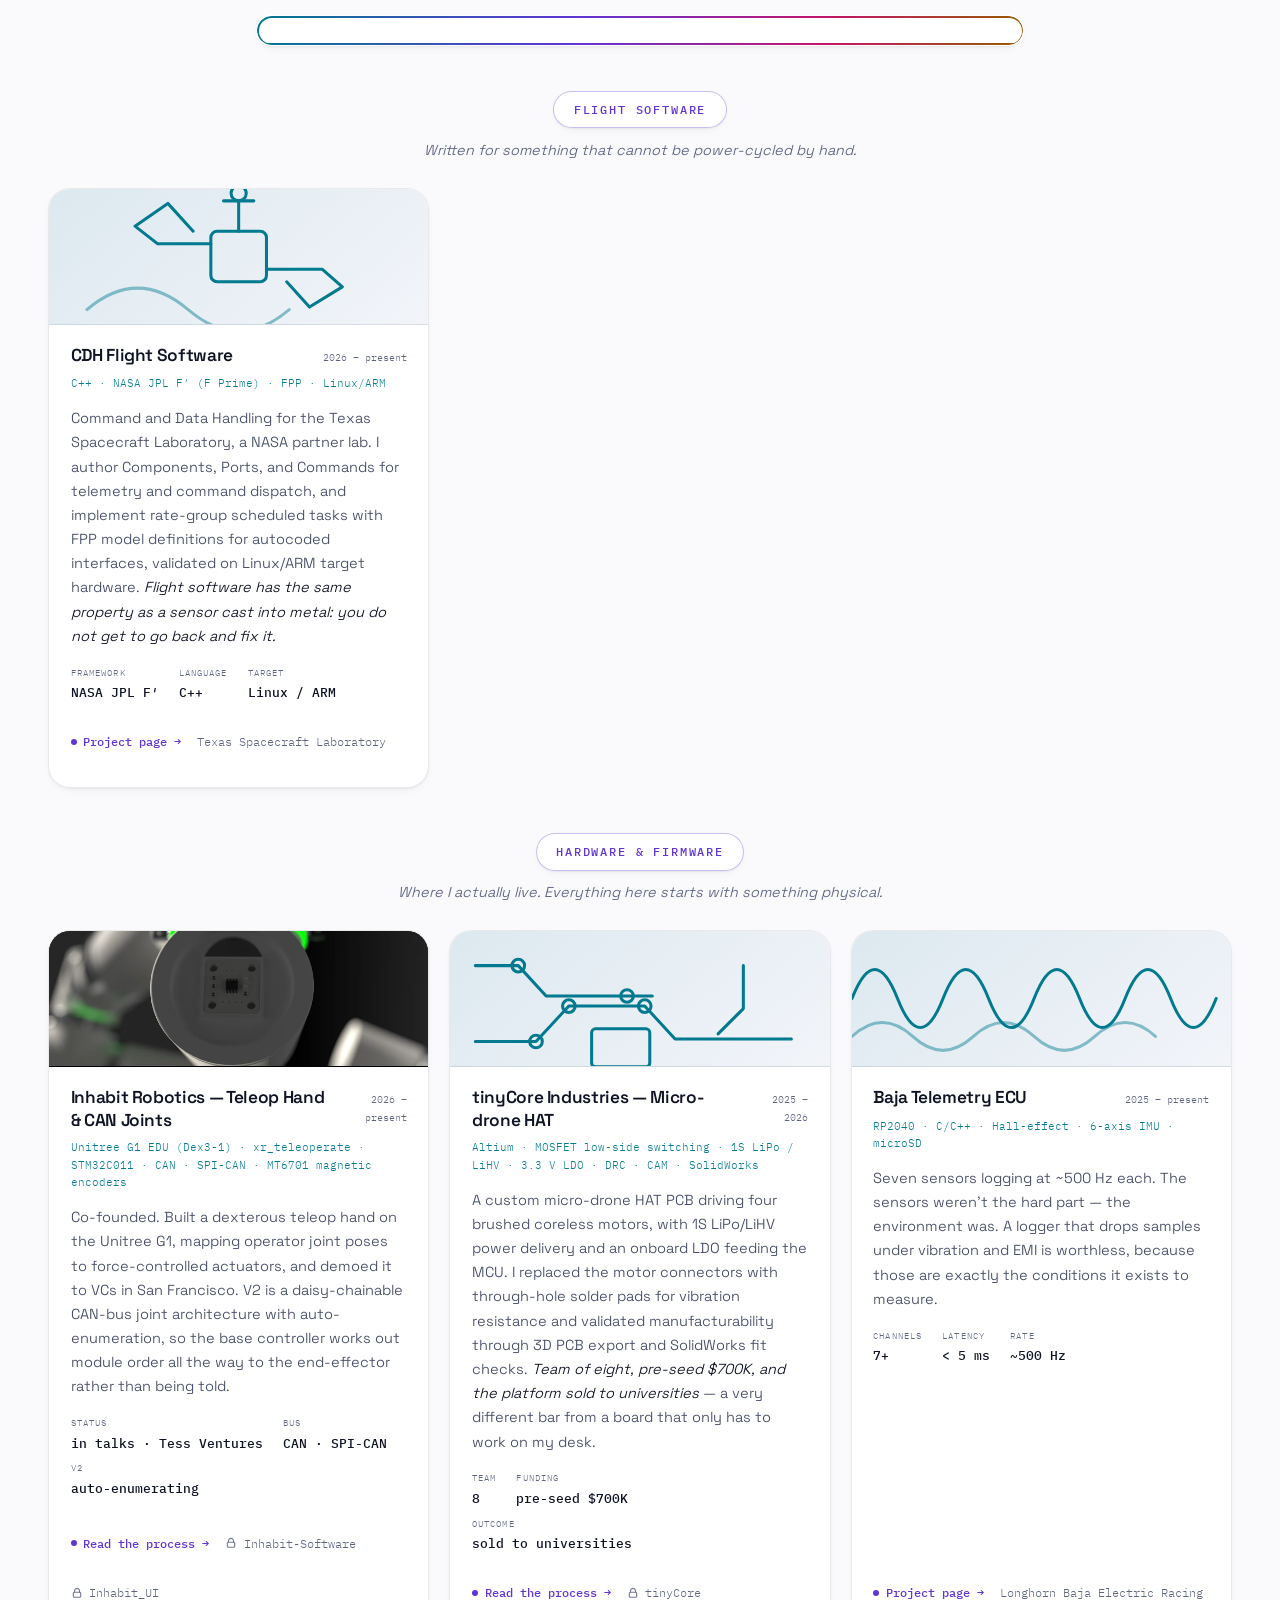
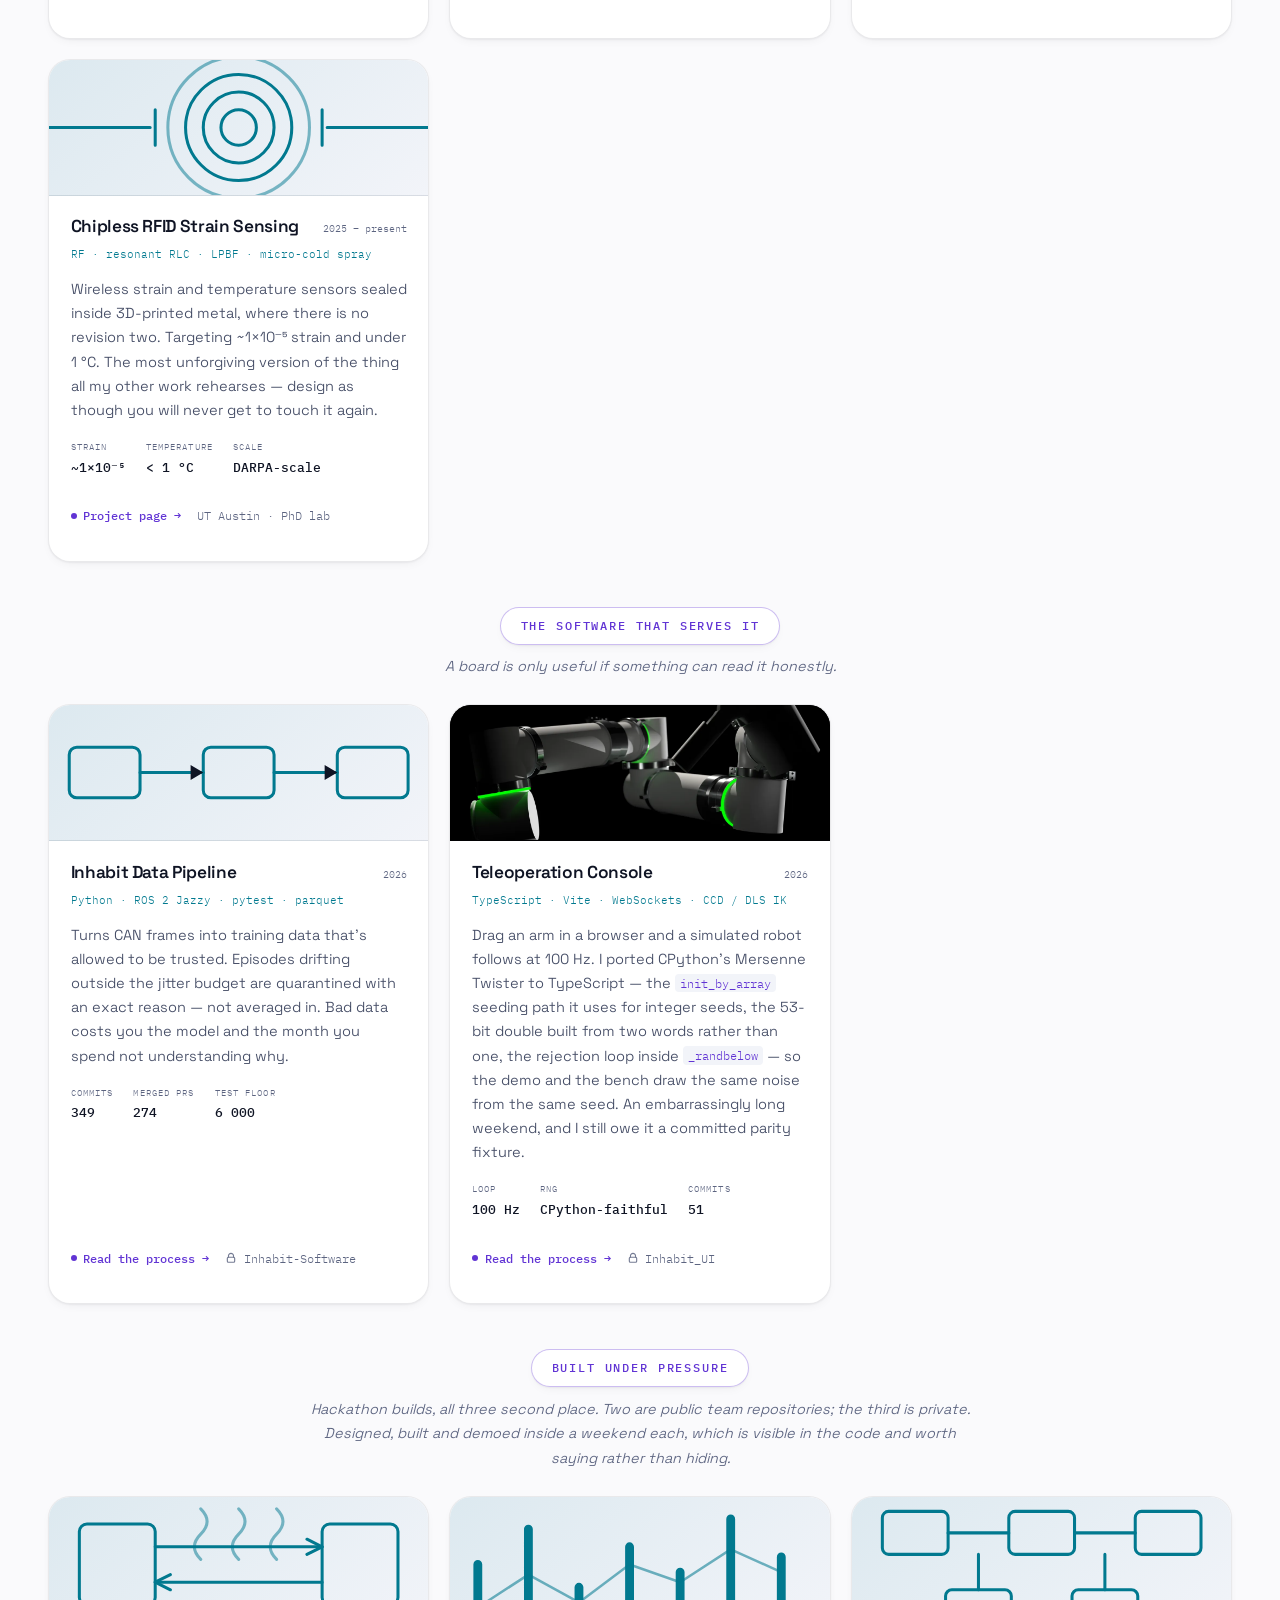
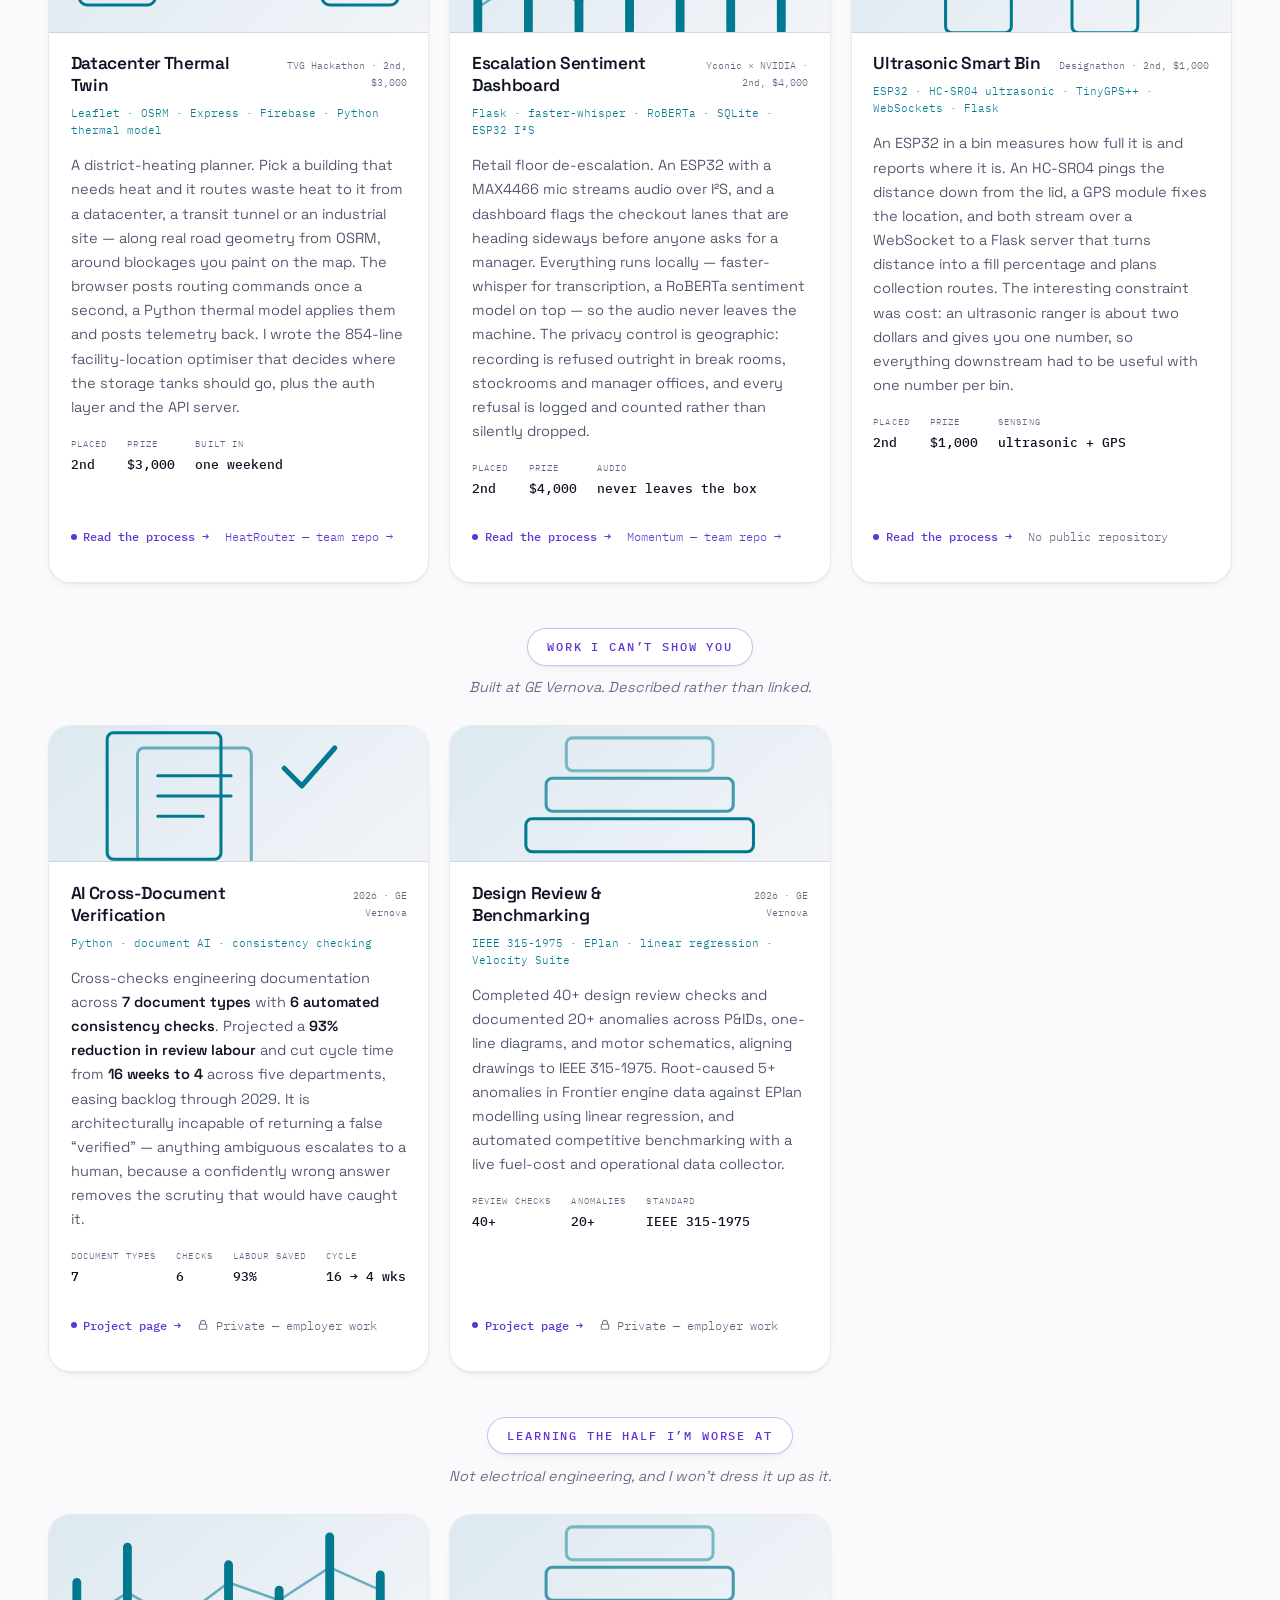
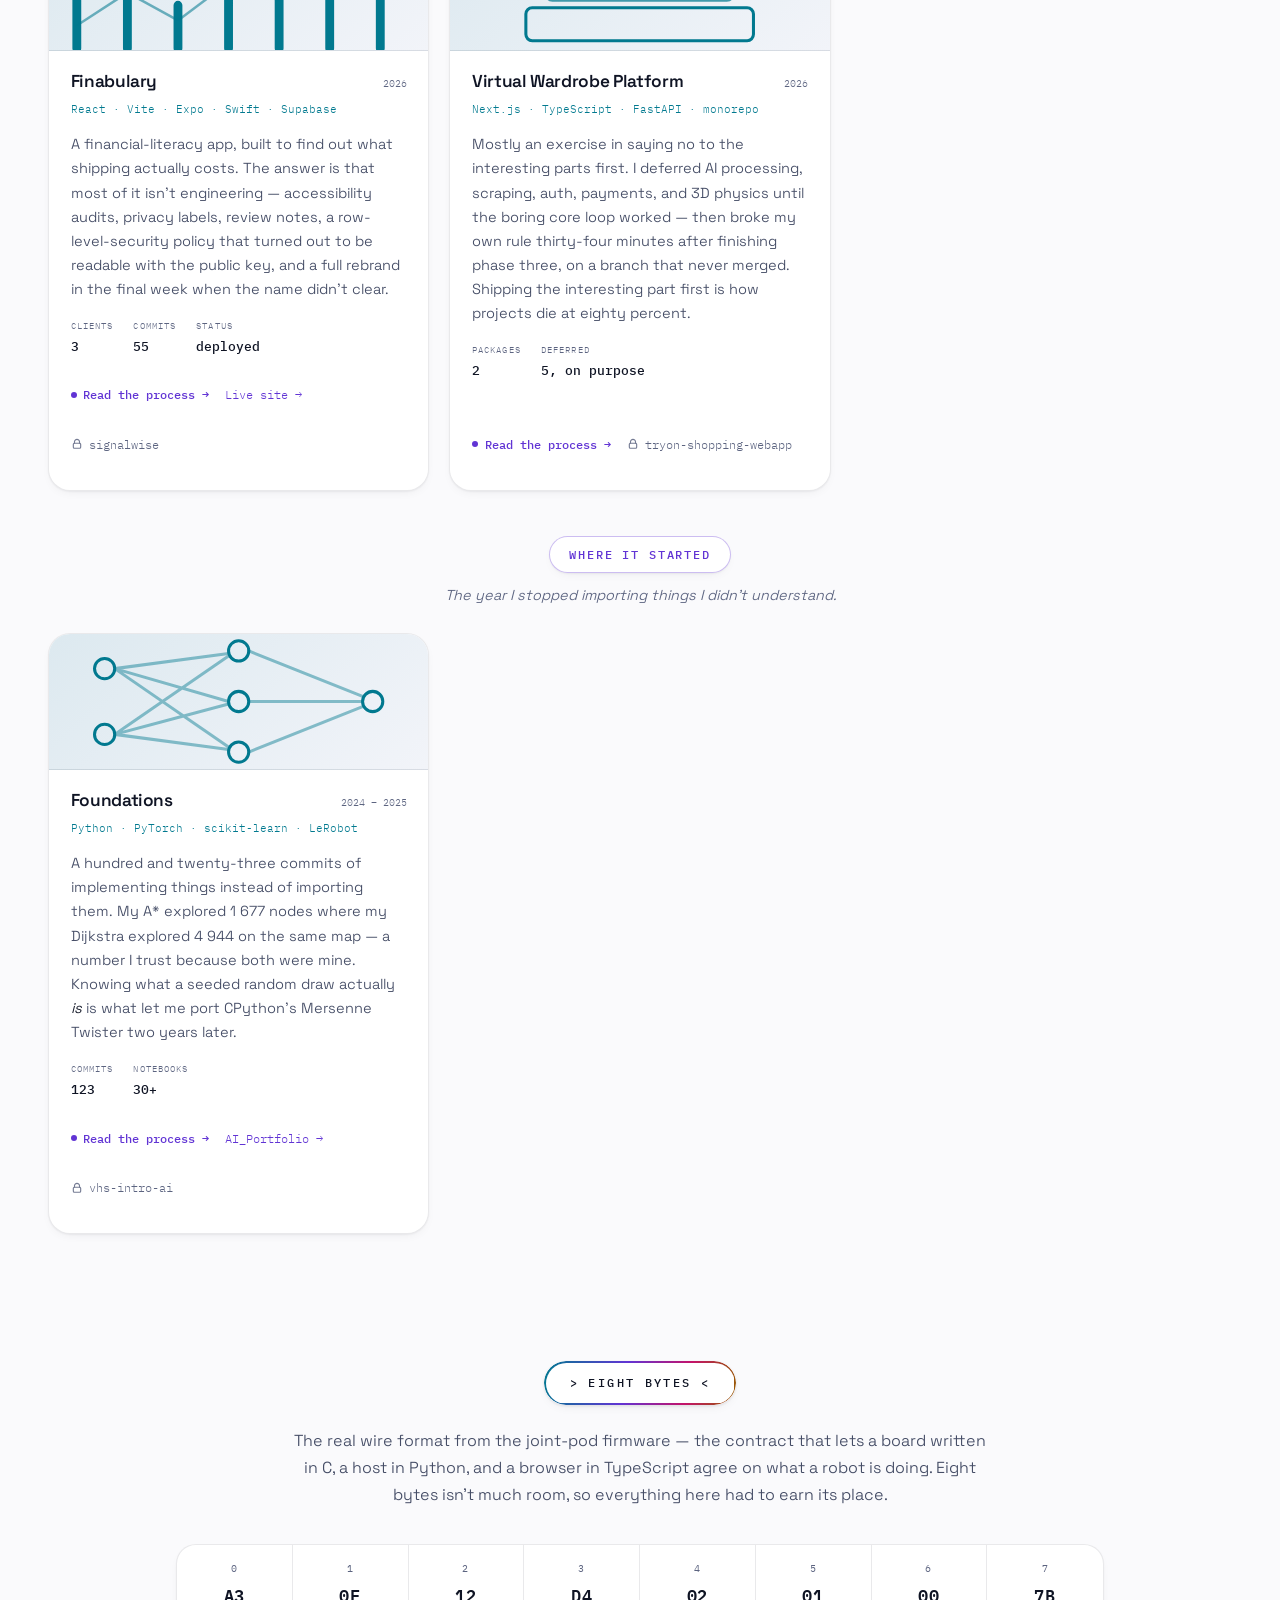
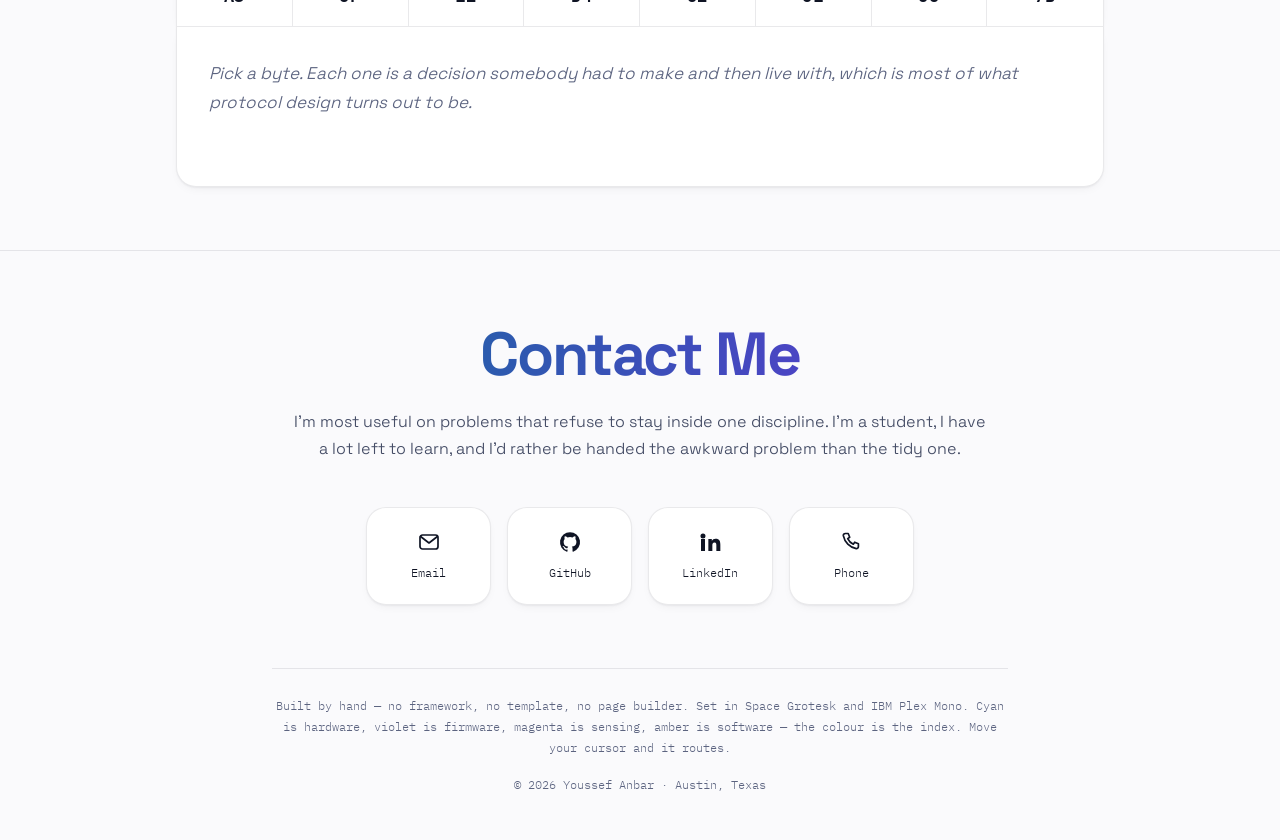
==== commit 8af8c904: "Bump cache buster" ====
--- a/index.html
+++ b/index.html
@@ -17,7 +17,7 @@
 <link href="https://fonts.googleapis.com/css2?family=Space+Grotesk:wght@300;400;500;600;700&family=IBM+Plex+Mono:wght@400;500;600&display=swap" rel="stylesheet">
 <!-- ?v= is a cache buster. GitHub Pages caches assets for ~10 minutes, so bump
      this number whenever you edit the CSS or JS and the change goes live at once. -->
-<link rel="stylesheet" href="assets/css/style.css?v=22">
+<link rel="stylesheet" href="assets/css/style.css?v=23">
 <link rel="icon" href="data:image/svg+xml,%3Csvg xmlns='http://www.w3.org/2000/svg' viewBox='0 0 32 32'%3E%3Crect width='32' height='32' rx='7' fill='%23FAFAFC'/%3E%3Cpath d='M6 22 L14 22 L20 10' fill='none' stroke='%2301798F' stroke-width='2.6' stroke-linecap='round' stroke-linejoin='round'/%3E%3Ccircle cx='20' cy='10' r='3' fill='none' stroke='%23C4136A' stroke-width='2.6'/%3E%3C/svg%3E">
 </head>
 <body>
@@ -219,9 +219,9 @@
 
 </main>
 
-<script src="assets/js/data.js?v=22"></script>
-<script src="assets/js/stories.js?v=22"></script>
-<script src="assets/js/app.js?v=22"></script>
-<script src="assets/js/menu.js?v=22"></script>
+<script src="assets/js/data.js?v=23"></script>
+<script src="assets/js/stories.js?v=23"></script>
+<script src="assets/js/app.js?v=23"></script>
+<script src="assets/js/menu.js?v=23"></script>
 </body>
 </html>
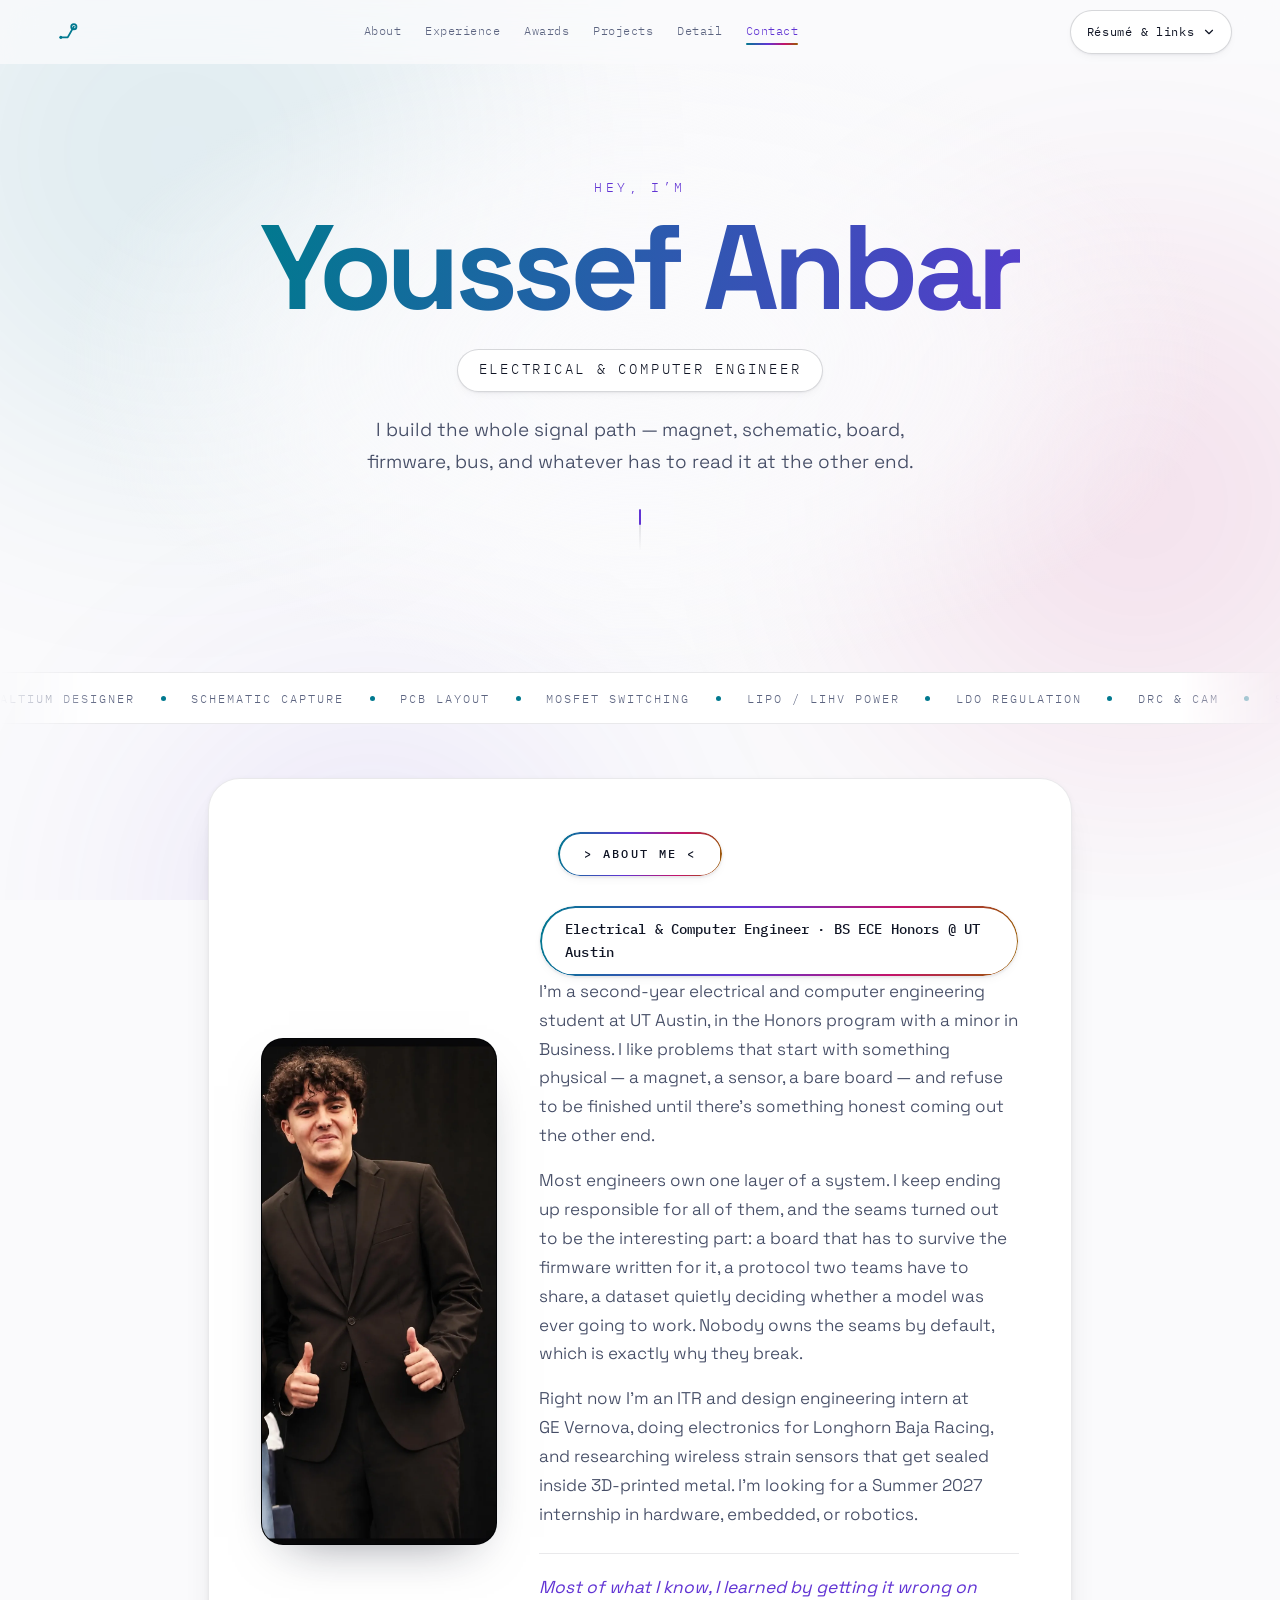
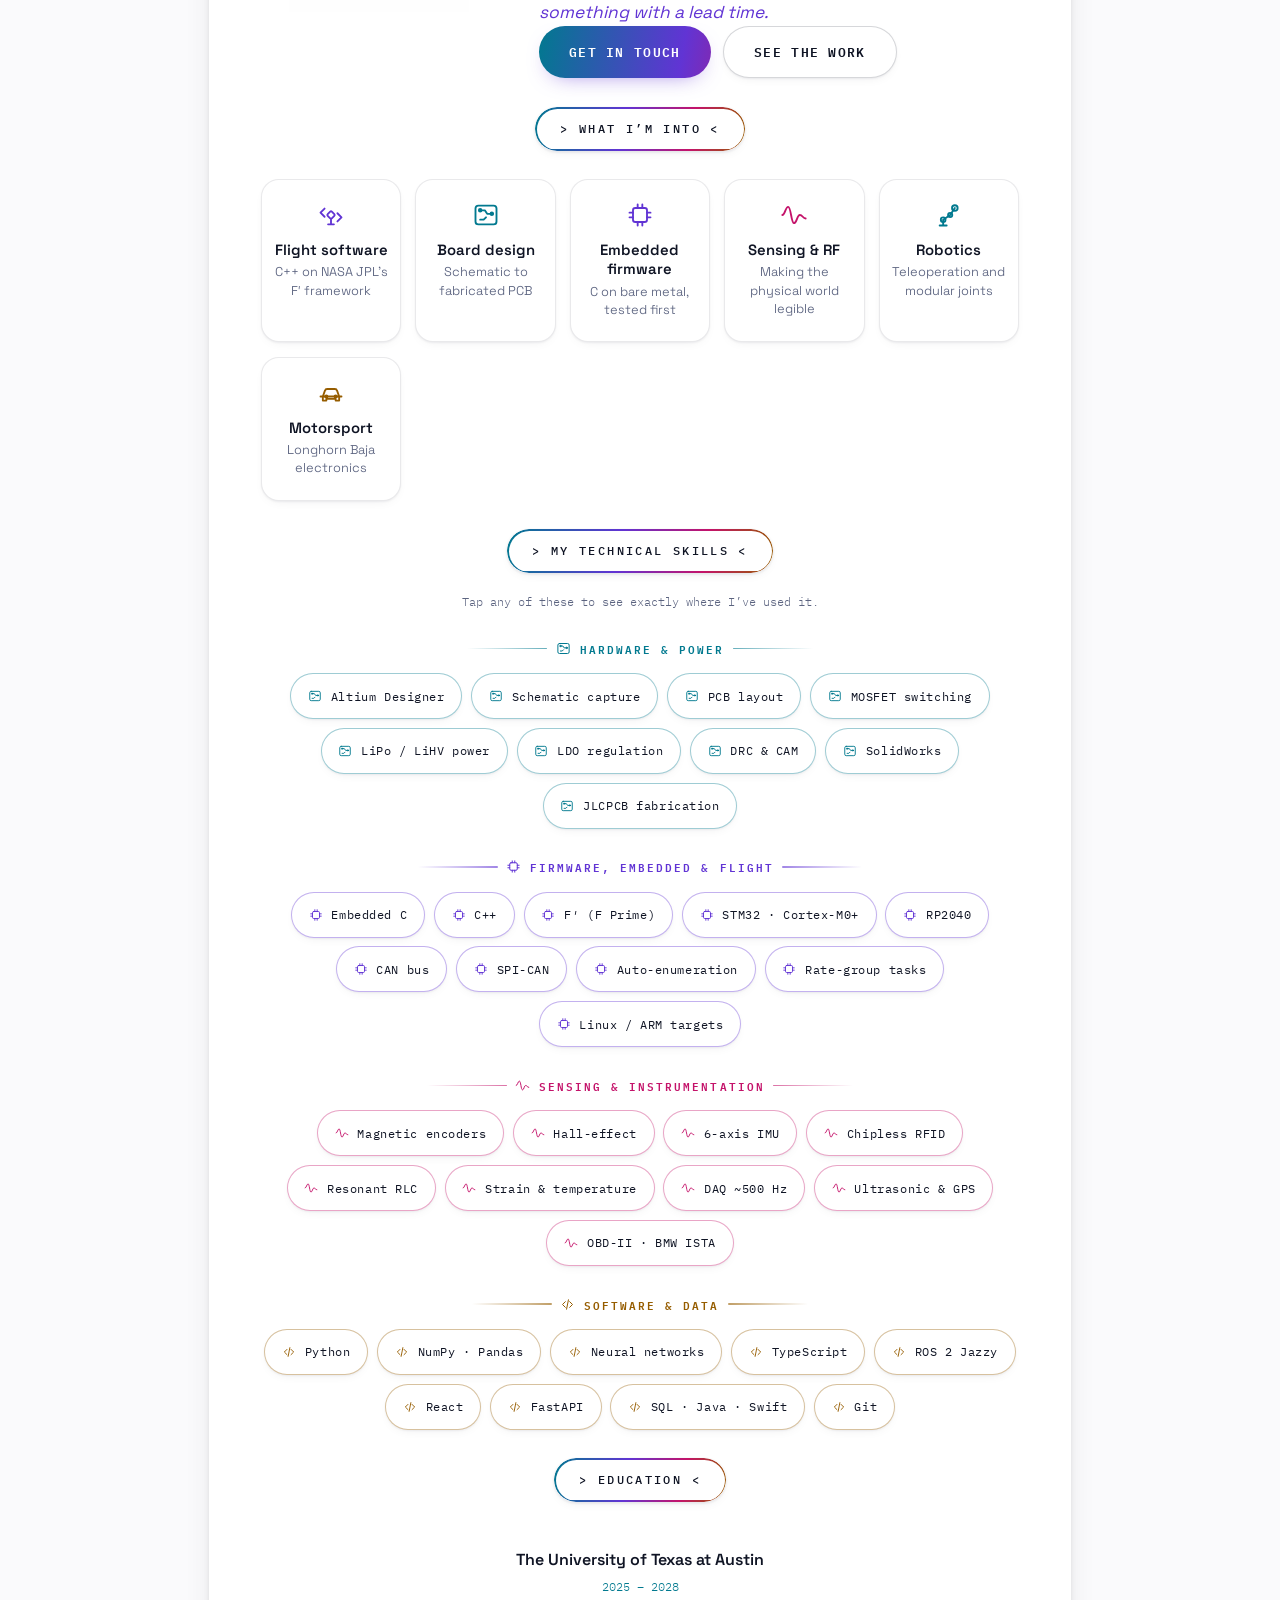
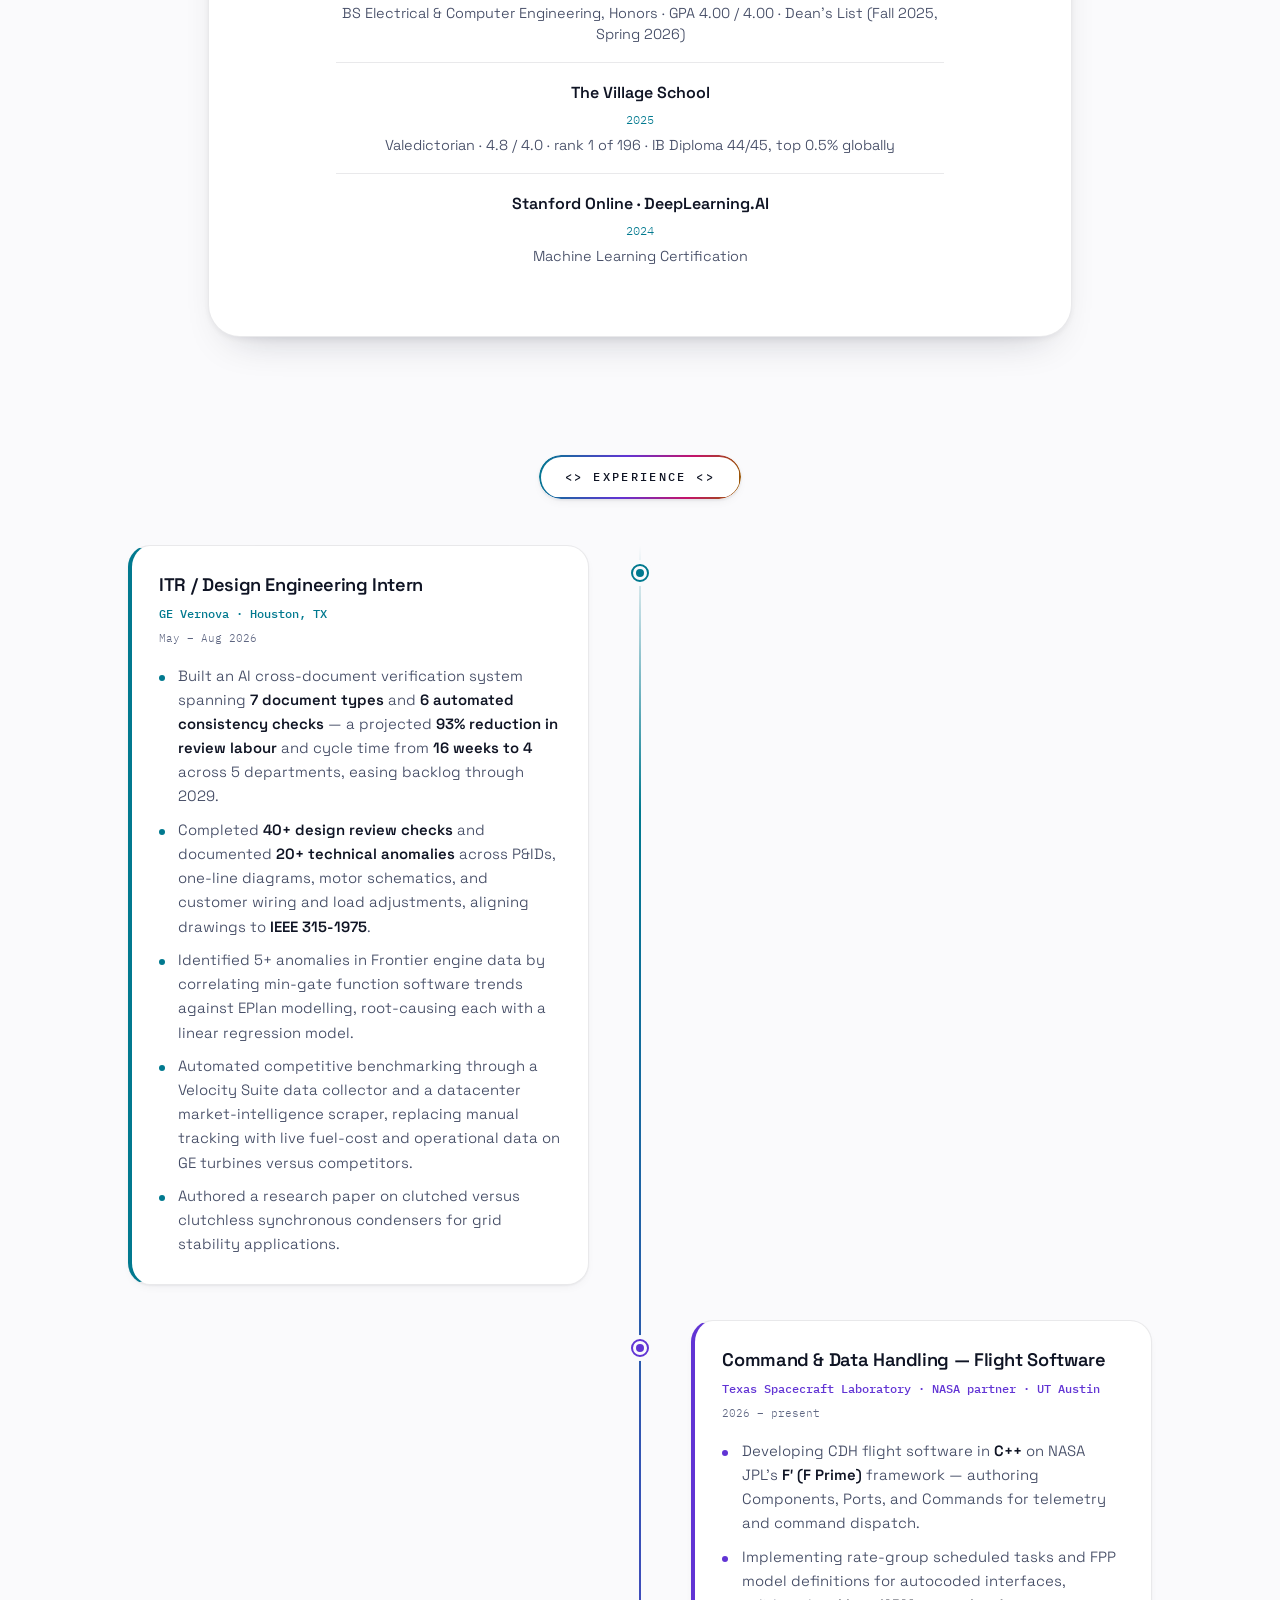
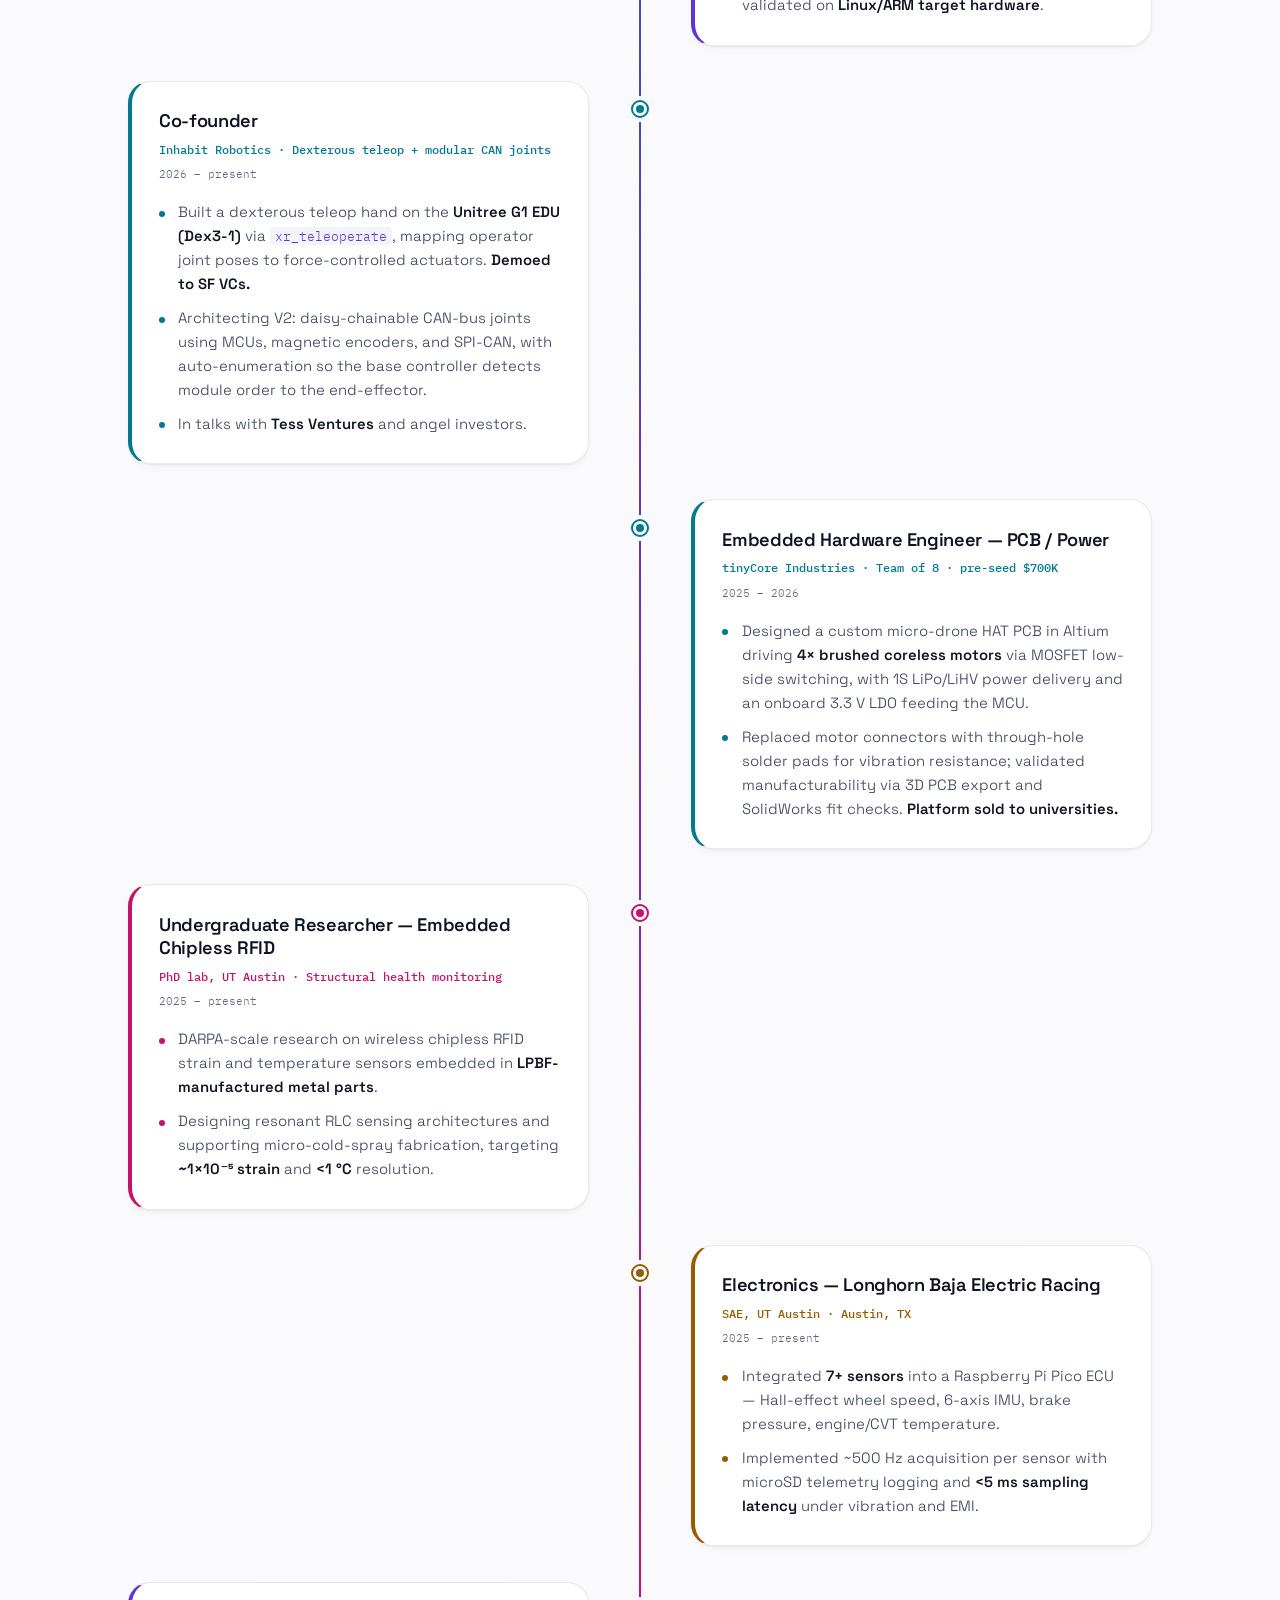
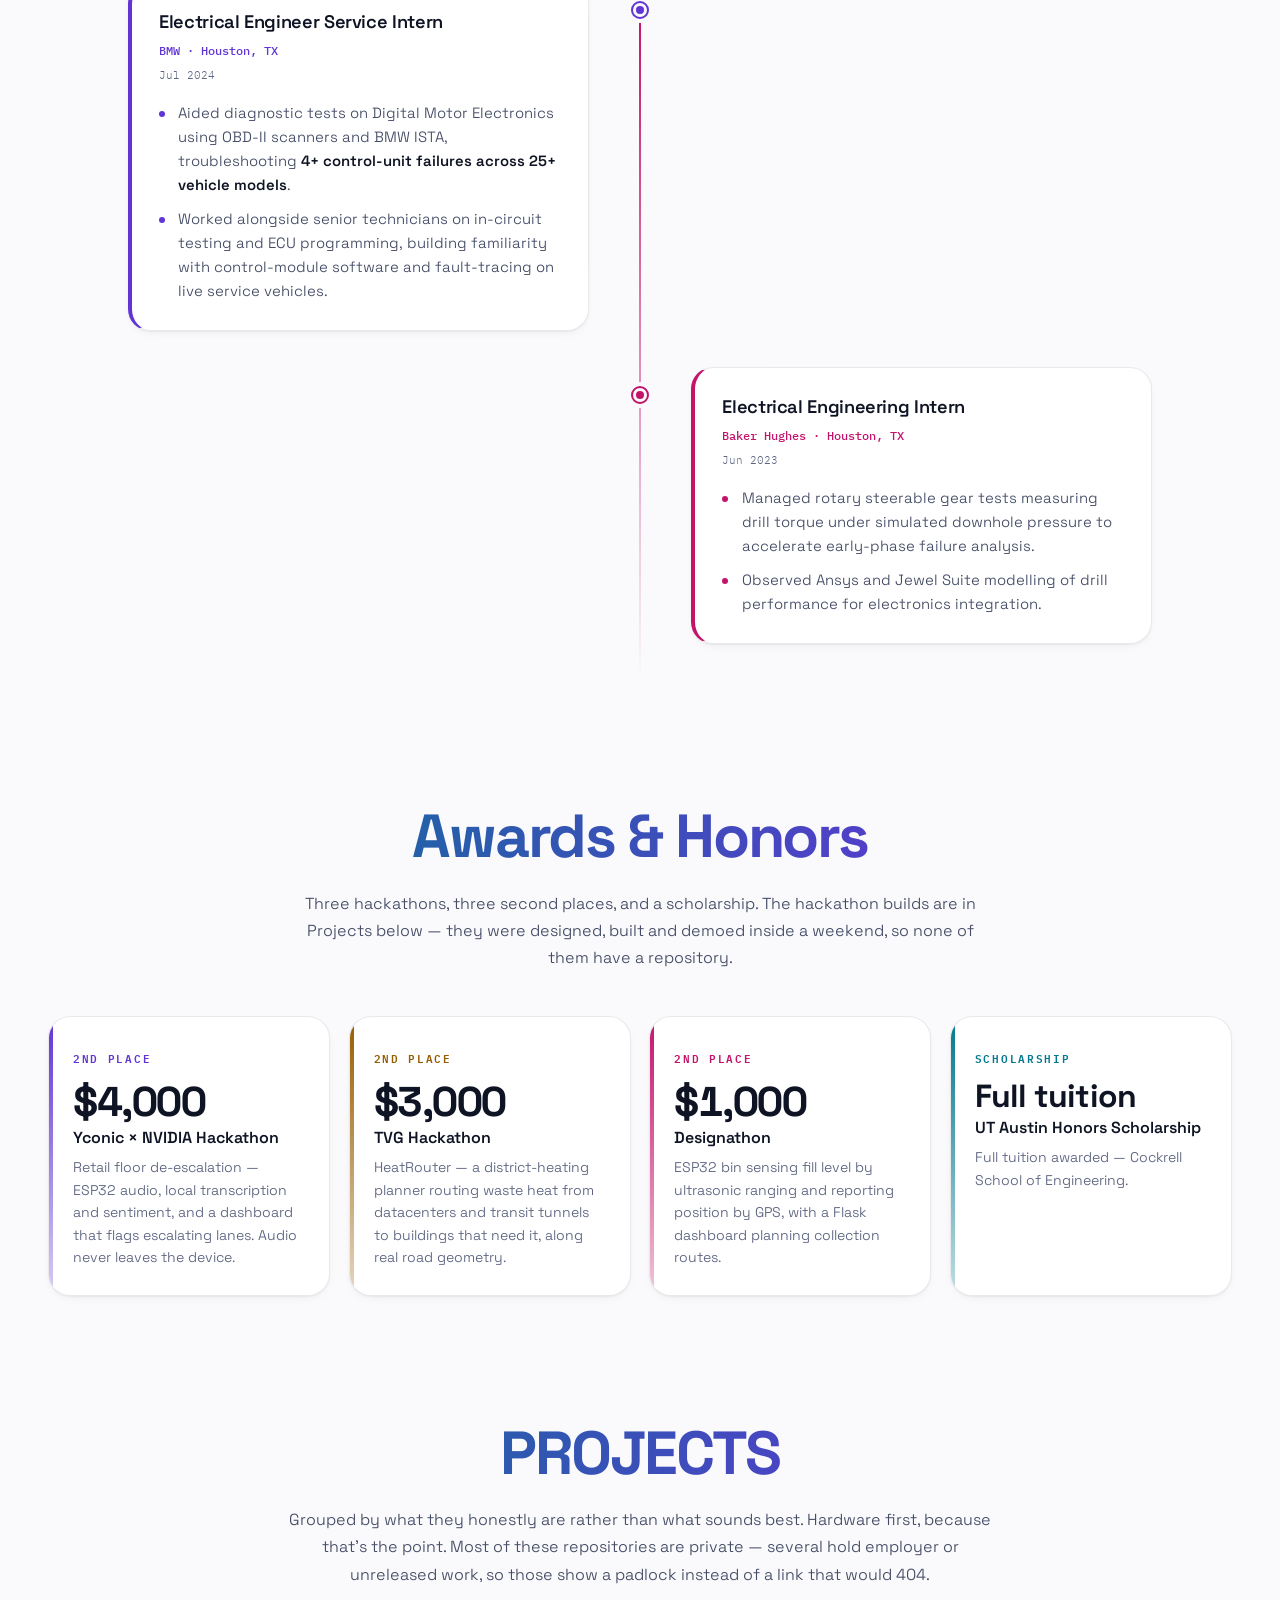
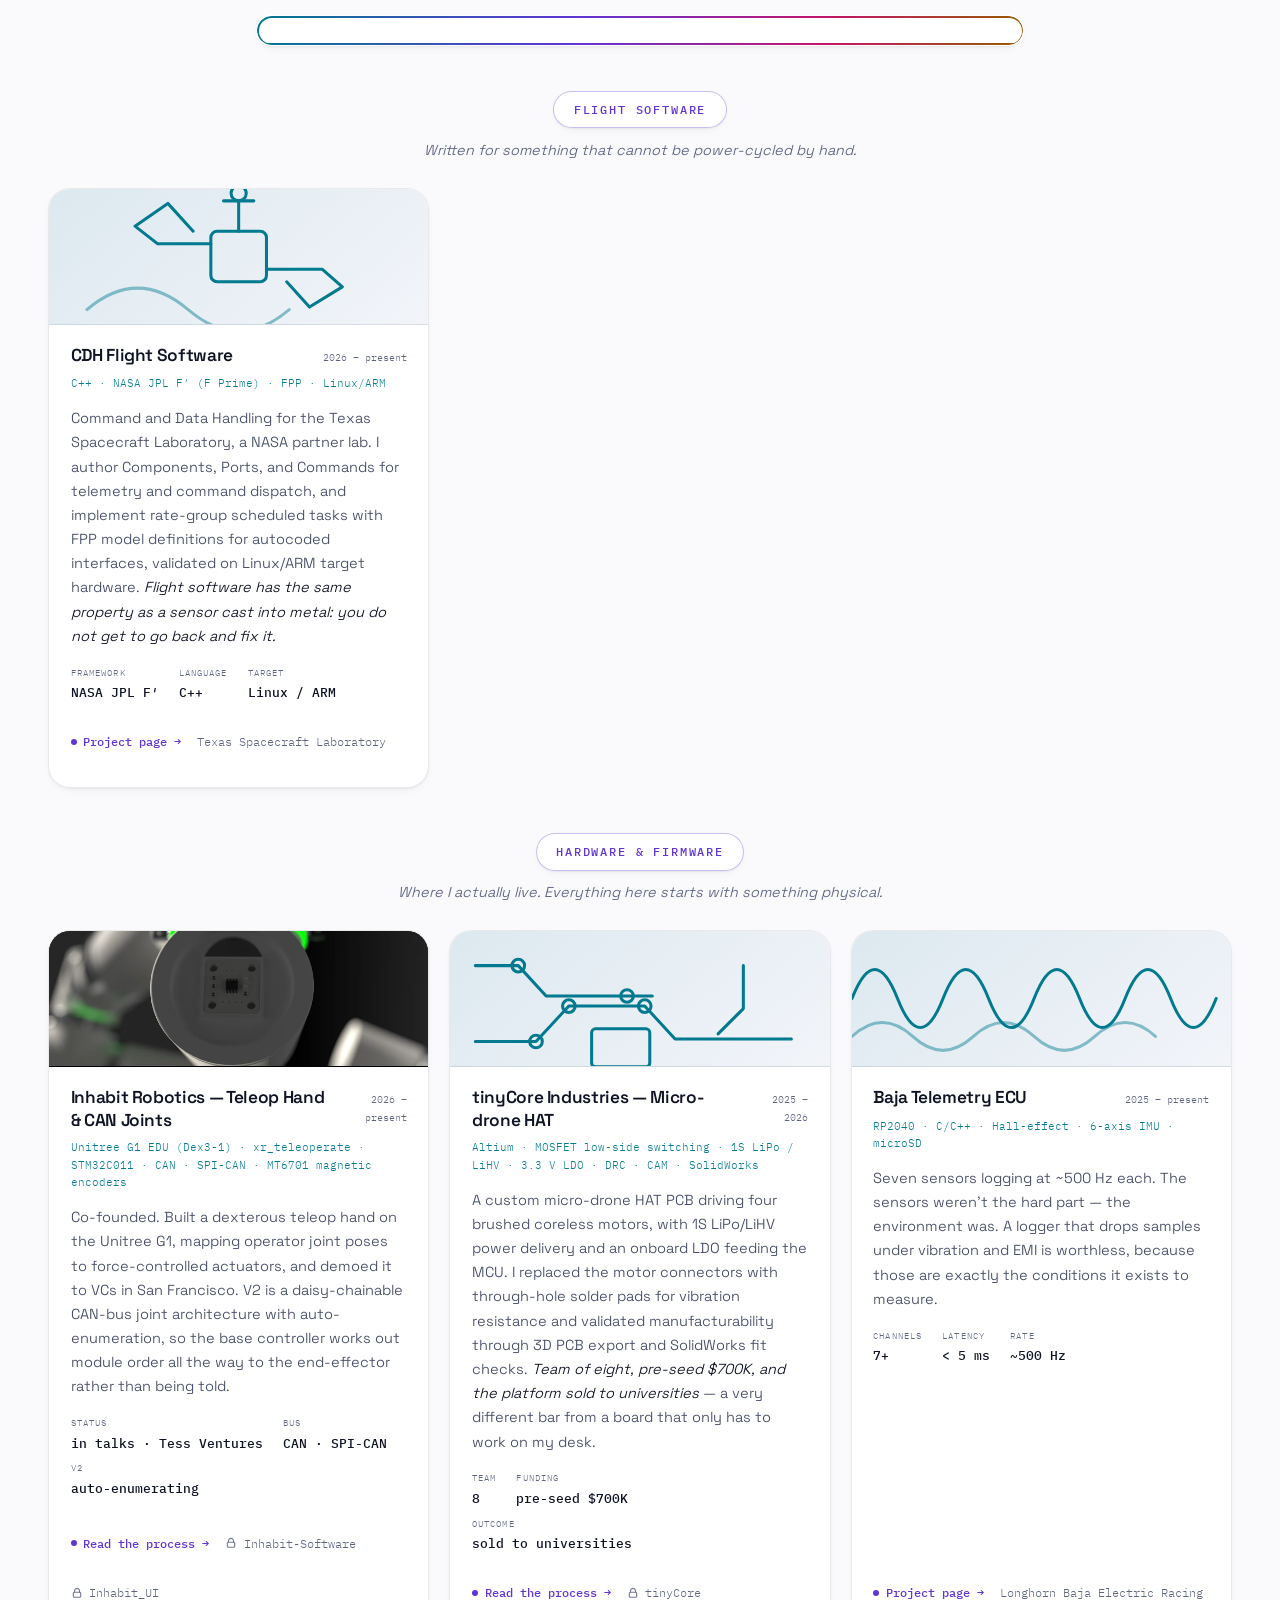
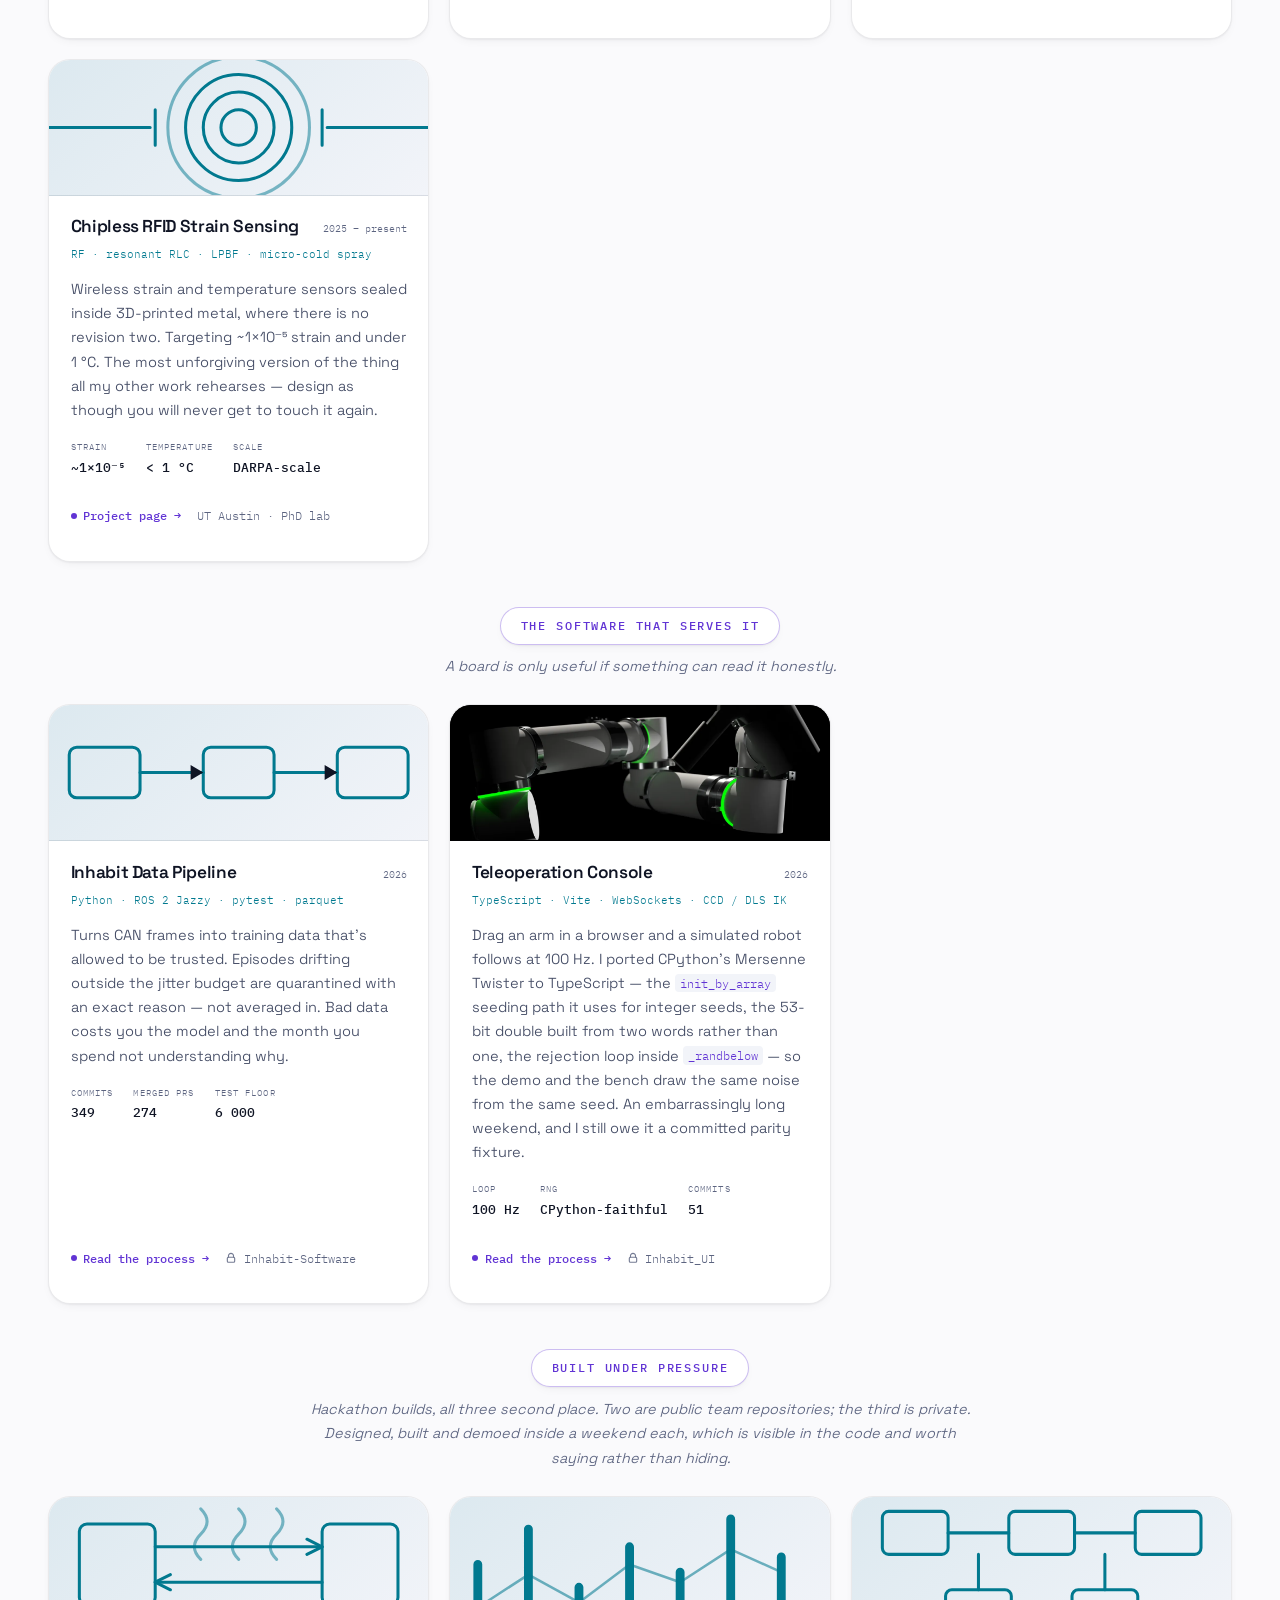
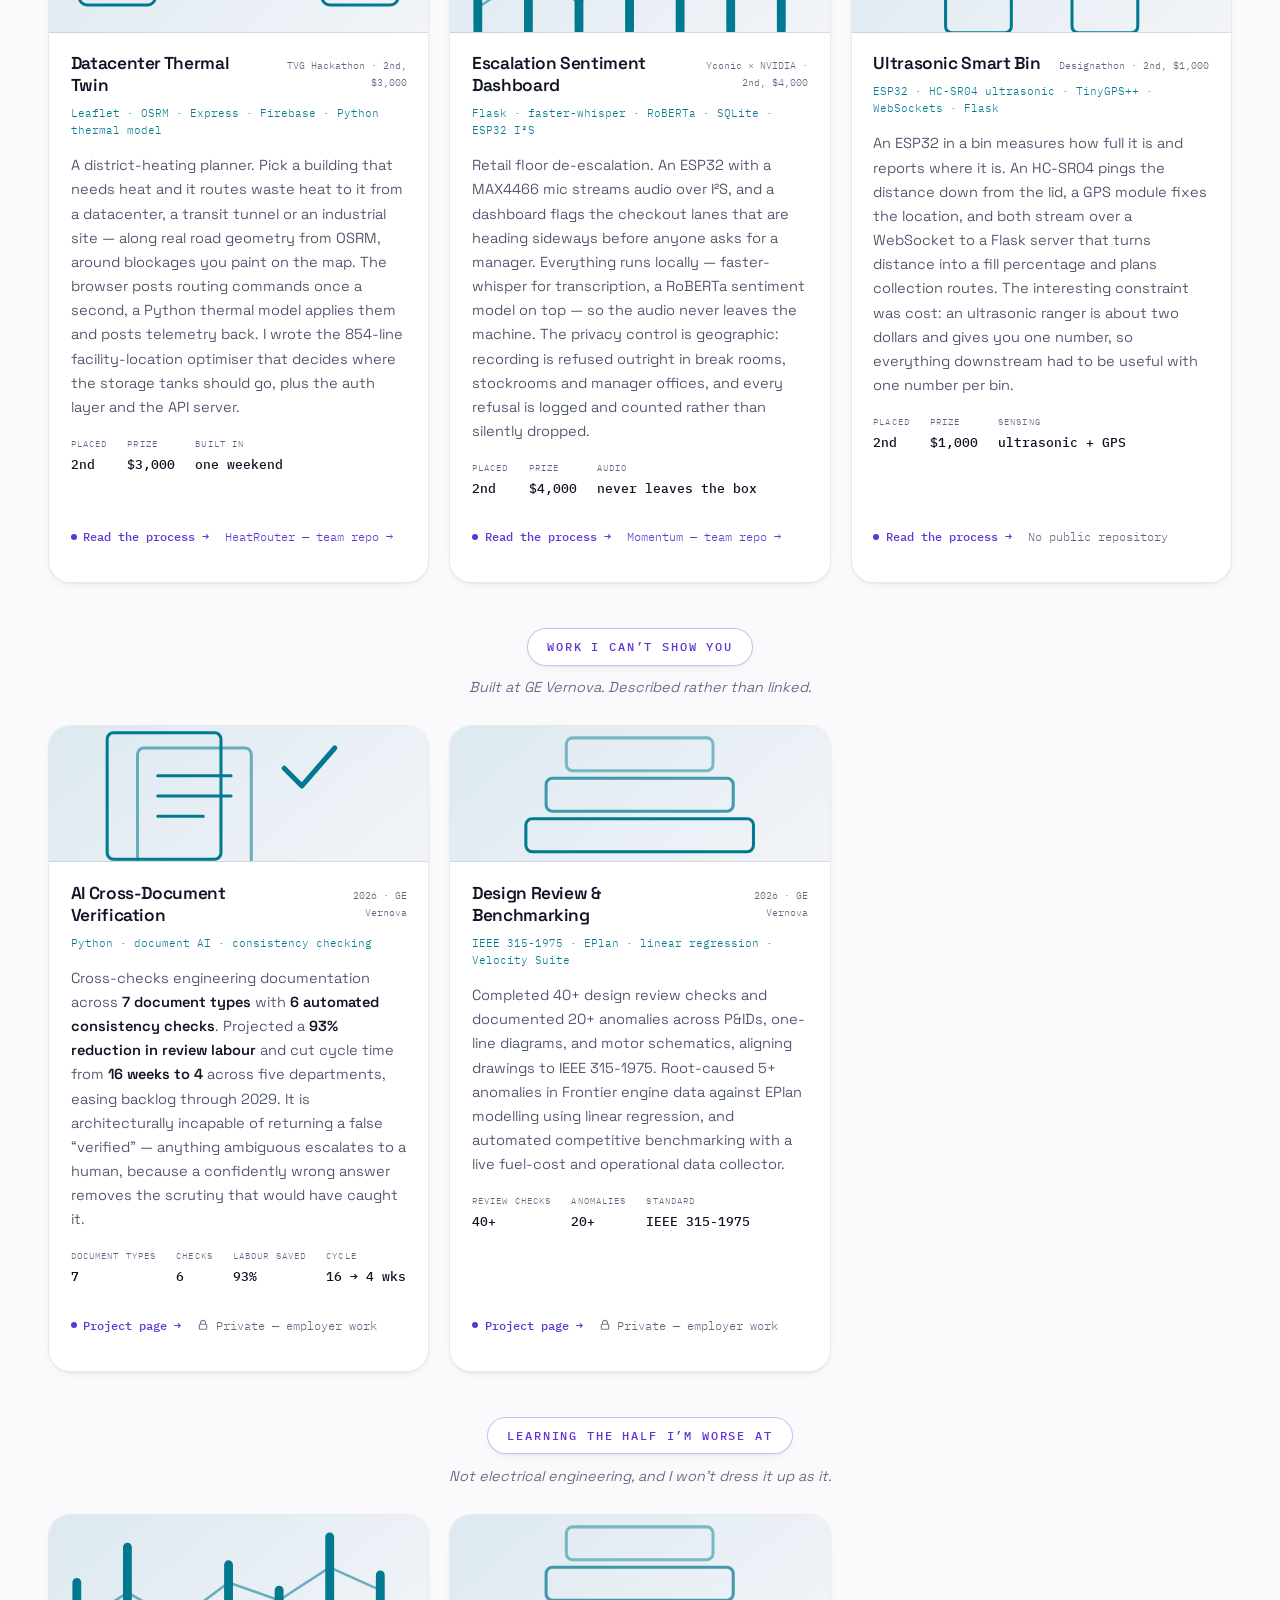
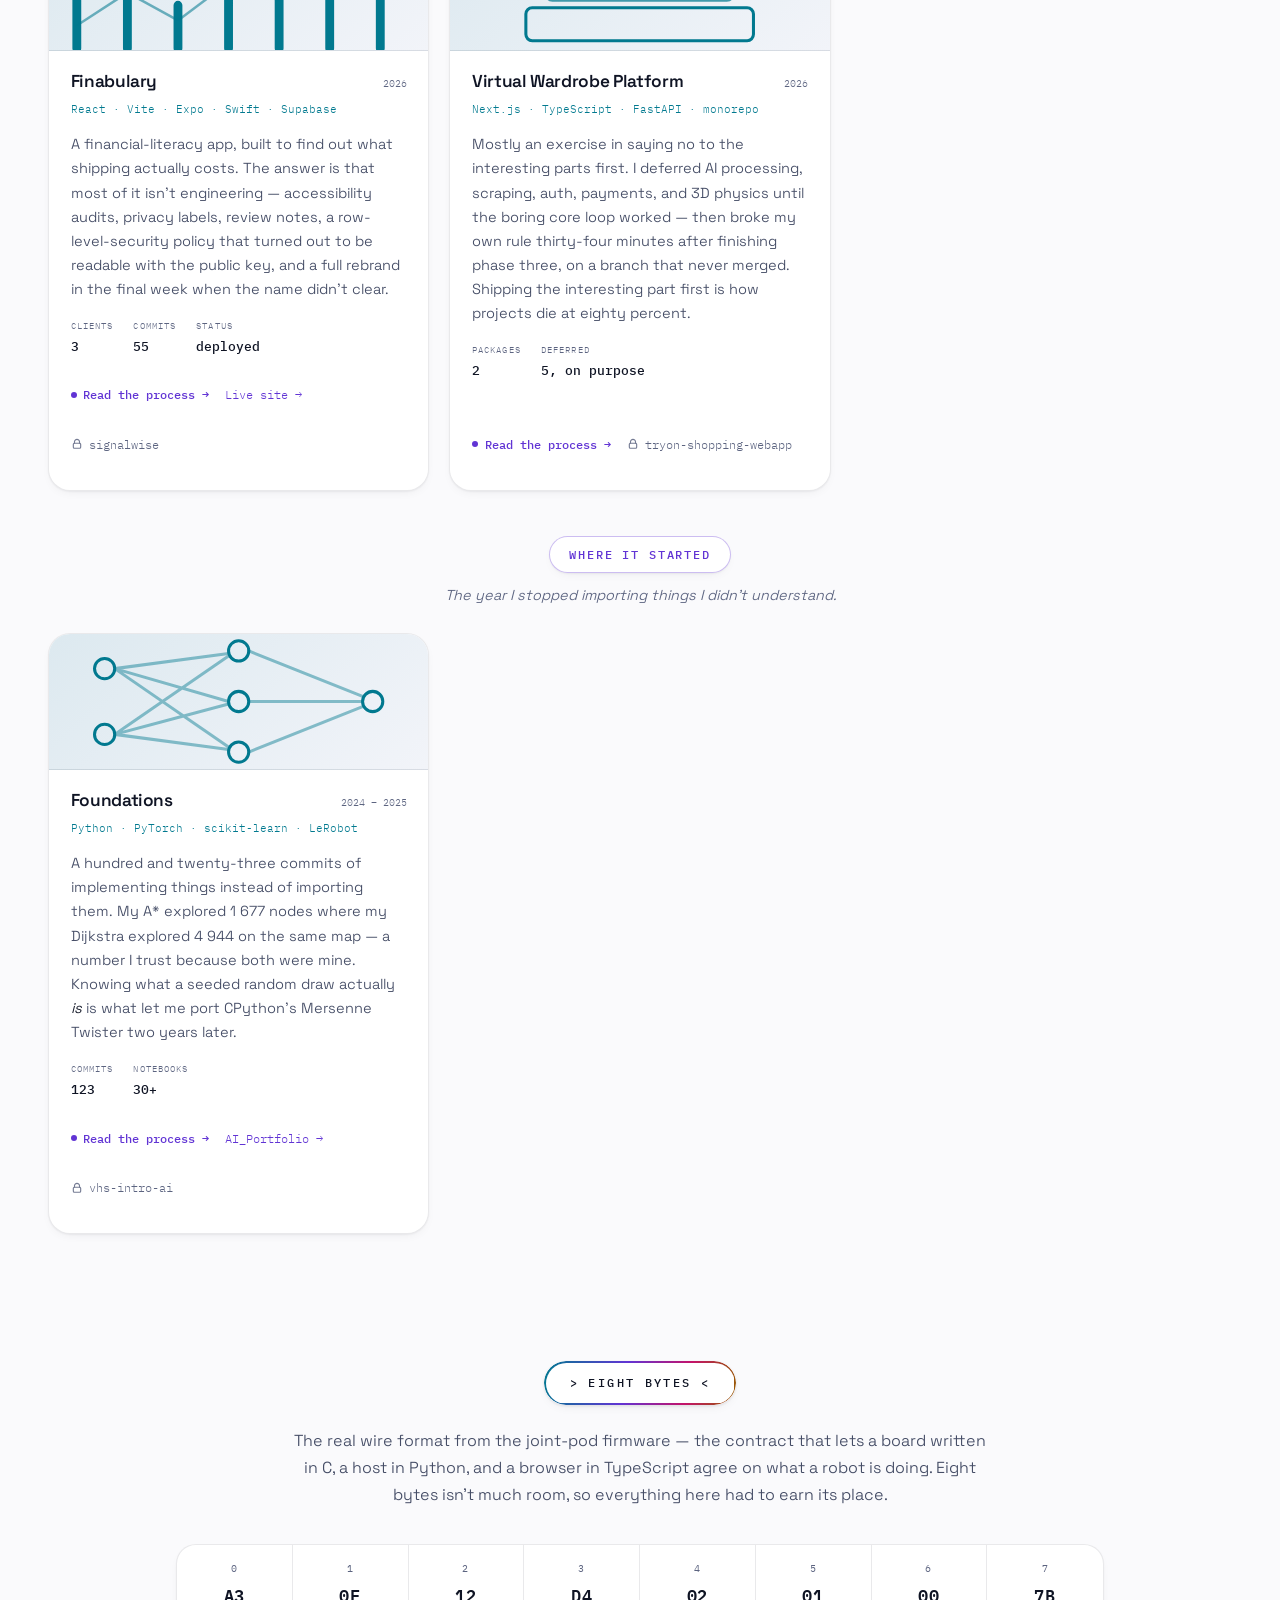
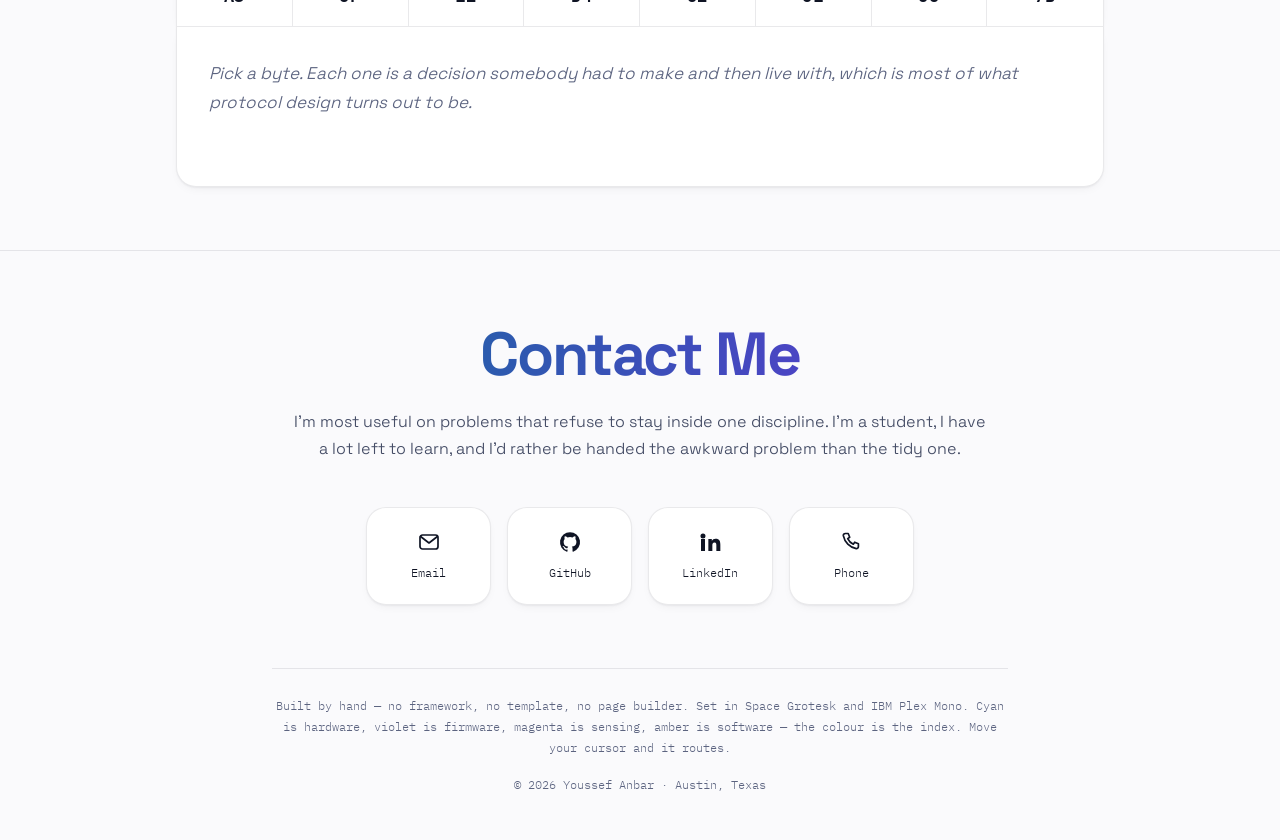
==== commit b09d39c8: "Fix three inaccuracies in index.html Removes the LinkedIn TODO comment, which was visible in view-so" ====
--- a/index.html
+++ b/index.html
@@ -17,7 +17,7 @@
 <link href="https://fonts.googleapis.com/css2?family=Space+Grotesk:wght@300;400;500;600;700&family=IBM+Plex+Mono:wght@400;500;600&display=swap" rel="stylesheet">
 <!-- ?v= is a cache buster. GitHub Pages caches assets for ~10 minutes, so bump
      this number whenever you edit the CSS or JS and the change goes live at once. -->
-<link rel="stylesheet" href="assets/css/style.css?v=23">
+<link rel="stylesheet" href="assets/css/style.css?v=24">
 <link rel="icon" href="data:image/svg+xml,%3Csvg xmlns='http://www.w3.org/2000/svg' viewBox='0 0 32 32'%3E%3Crect width='32' height='32' rx='7' fill='%23FAFAFC'/%3E%3Cpath d='M6 22 L14 22 L20 10' fill='none' stroke='%2301798F' stroke-width='2.6' stroke-linecap='round' stroke-linejoin='round'/%3E%3Ccircle cx='20' cy='10' r='3' fill='none' stroke='%23C4136A' stroke-width='2.6'/%3E%3C/svg%3E">
 </head>
 <body>
@@ -100,7 +100,7 @@
             exactly why they break.
           </p>
           <p>
-            Right now I’m a software engineering intern at GE&nbsp;Vernova, doing electronics for
+            Right now I’m an ITR and design engineering intern at GE&nbsp;Vernova, doing electronics for
             Longhorn Baja Racing, and researching wireless strain sensors that get sealed inside
             3D-printed metal. I’m looking for a Summer&nbsp;2027 internship in hardware, embedded,
             or robotics.
@@ -150,7 +150,7 @@
   <h2 class="big-h">PROJECTS</h2>
   <p class="section-note">
     Grouped by what they honestly are rather than what sounds best. Hardware first, because that’s the
-    point. Nine of the eleven repositories are private — several hold employer or unreleased work, so
+    point. Most of these repositories are private — several hold employer or unreleased work, so
     those show a padlock instead of a link that would 404.
   </p>
   <div class="filter-bar" id="filter-bar" hidden aria-live="polite"></div>
@@ -191,8 +191,6 @@
         <span>GitHub</span>
       </a>
     </li>
-    <!-- TODO(Youssef): this custom URL is the one recommended in LINKEDIN-PACK.md but has NOT been
-         verified as claimed. Set it on LinkedIn (Edit public profile & URL) or change the href. -->
     <li>
       <a href="https://www.linkedin.com/in/youssefanbar" target="_blank" rel="noopener">
         <svg viewBox="0 0 24 24" aria-hidden="true"><path d="M4.98 3.5a2.5 2.5 0 1 1 0 5 2.5 2.5 0 0 1 0-5ZM3 9h4v12H3V9Zm7 0h3.8v1.7h.05a4.2 4.2 0 0 1 3.75-2.05c4 0 4.75 2.6 4.75 6V21h-4v-5.5c0-1.3 0-3-1.85-3s-2.15 1.45-2.15 2.9V21h-4V9Z" fill="currentColor"/></svg>
@@ -219,9 +217,9 @@
 
 </main>
 
-<script src="assets/js/data.js?v=23"></script>
-<script src="assets/js/stories.js?v=23"></script>
-<script src="assets/js/app.js?v=23"></script>
-<script src="assets/js/menu.js?v=23"></script>
+<script src="assets/js/data.js?v=24"></script>
+<script src="assets/js/stories.js?v=24"></script>
+<script src="assets/js/app.js?v=24"></script>
+<script src="assets/js/menu.js?v=24"></script>
 </body>
 </html>
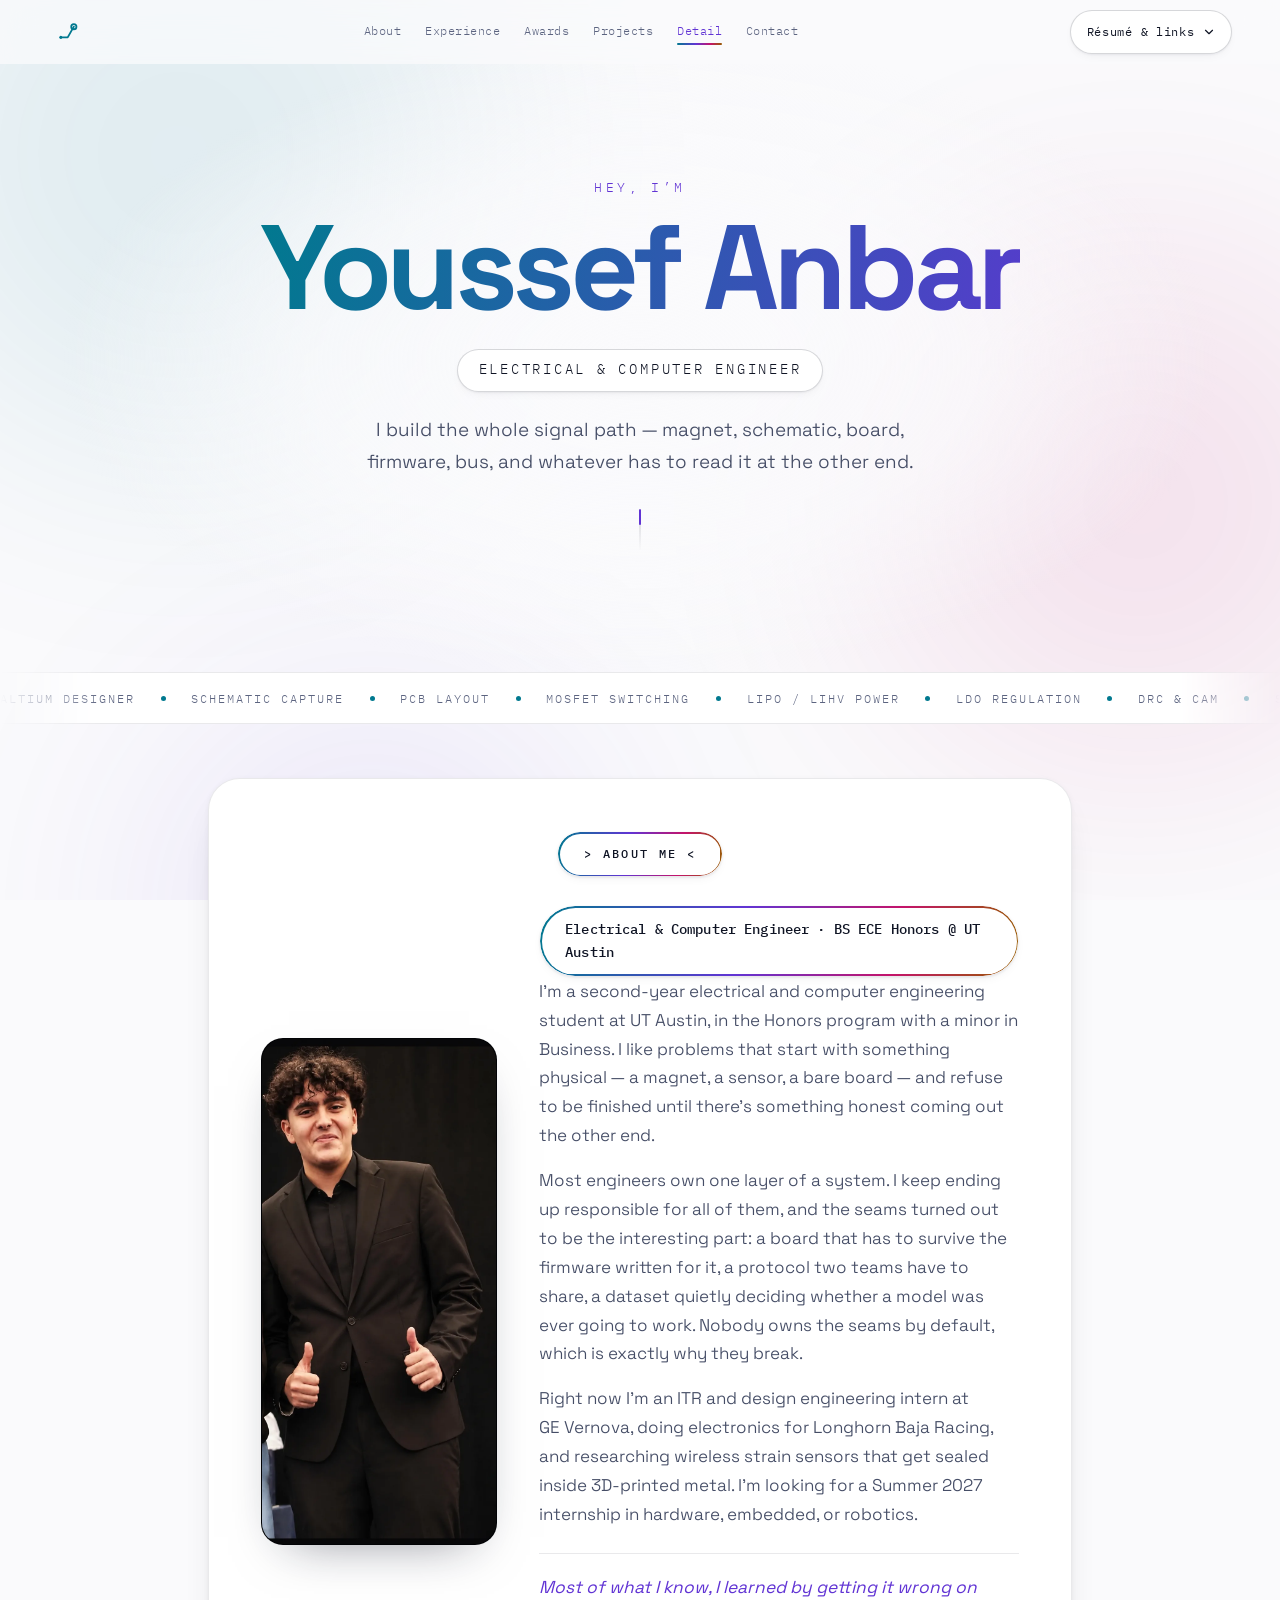
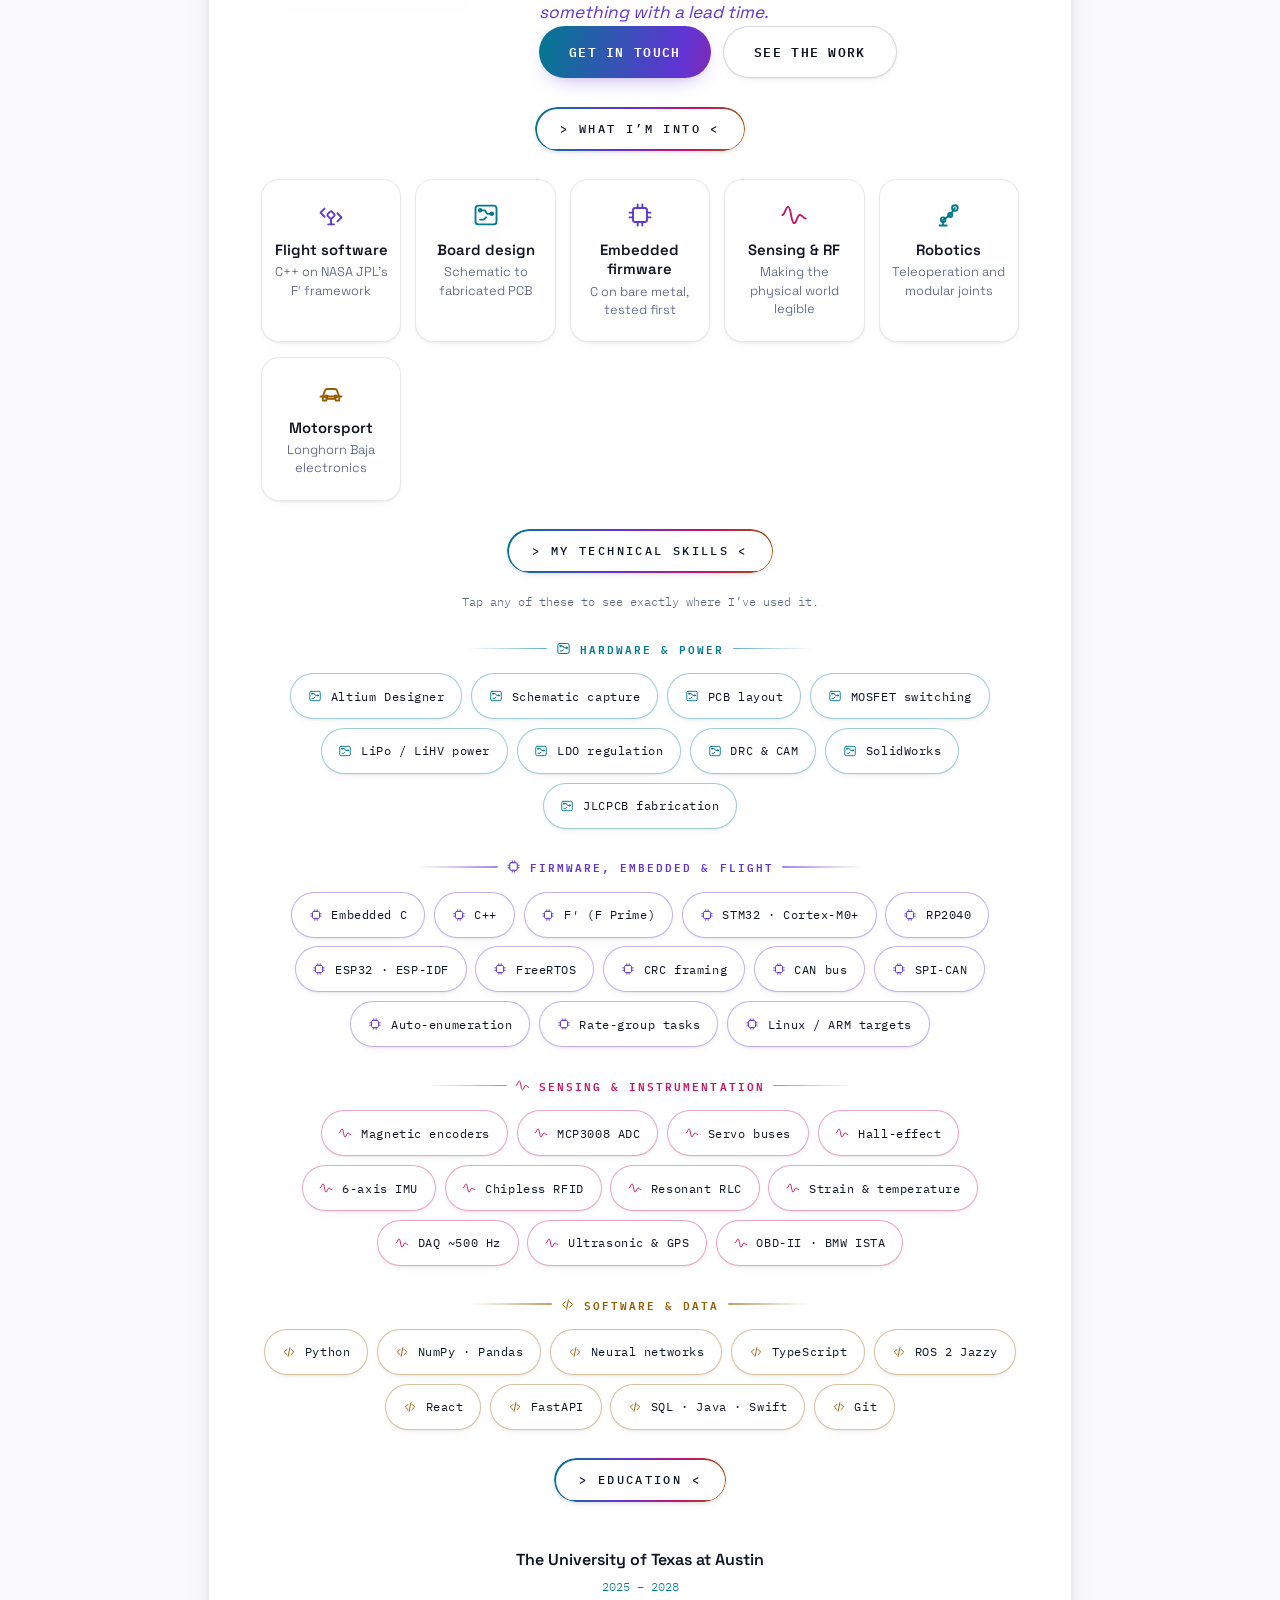
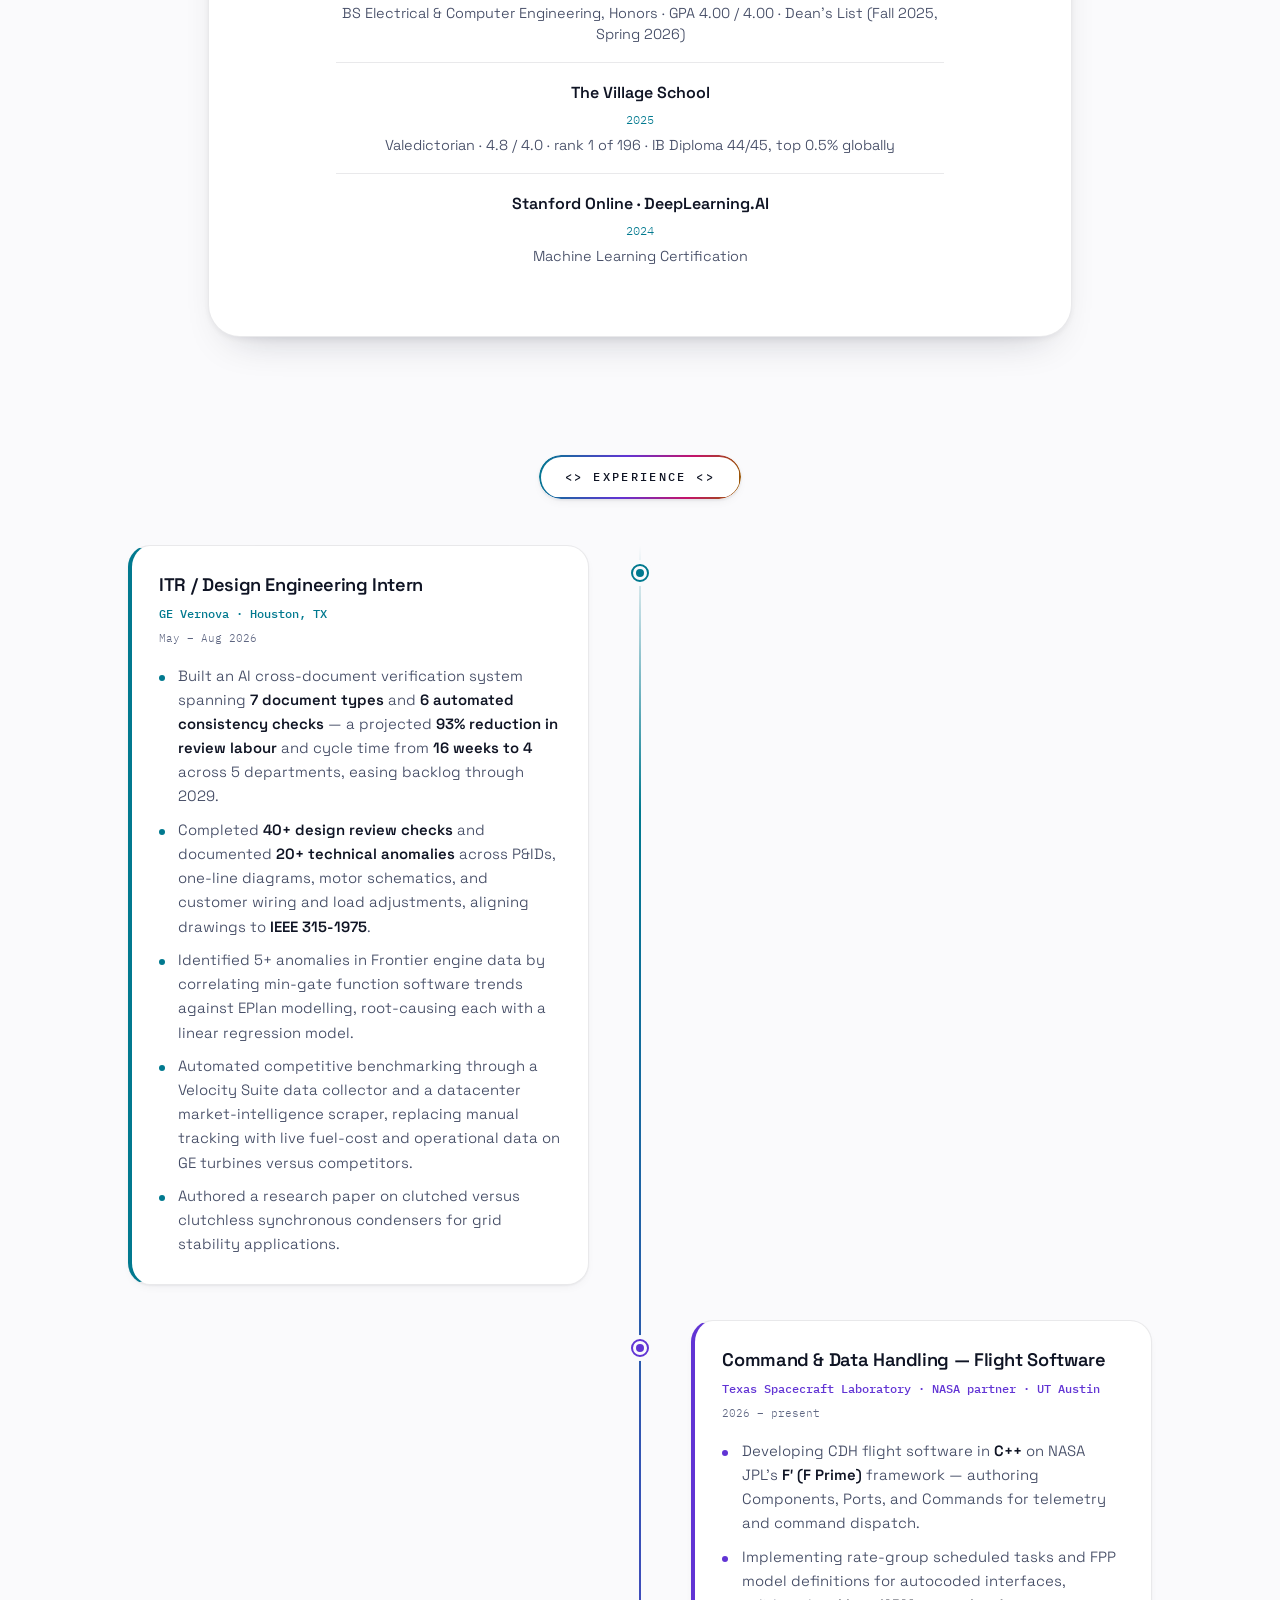
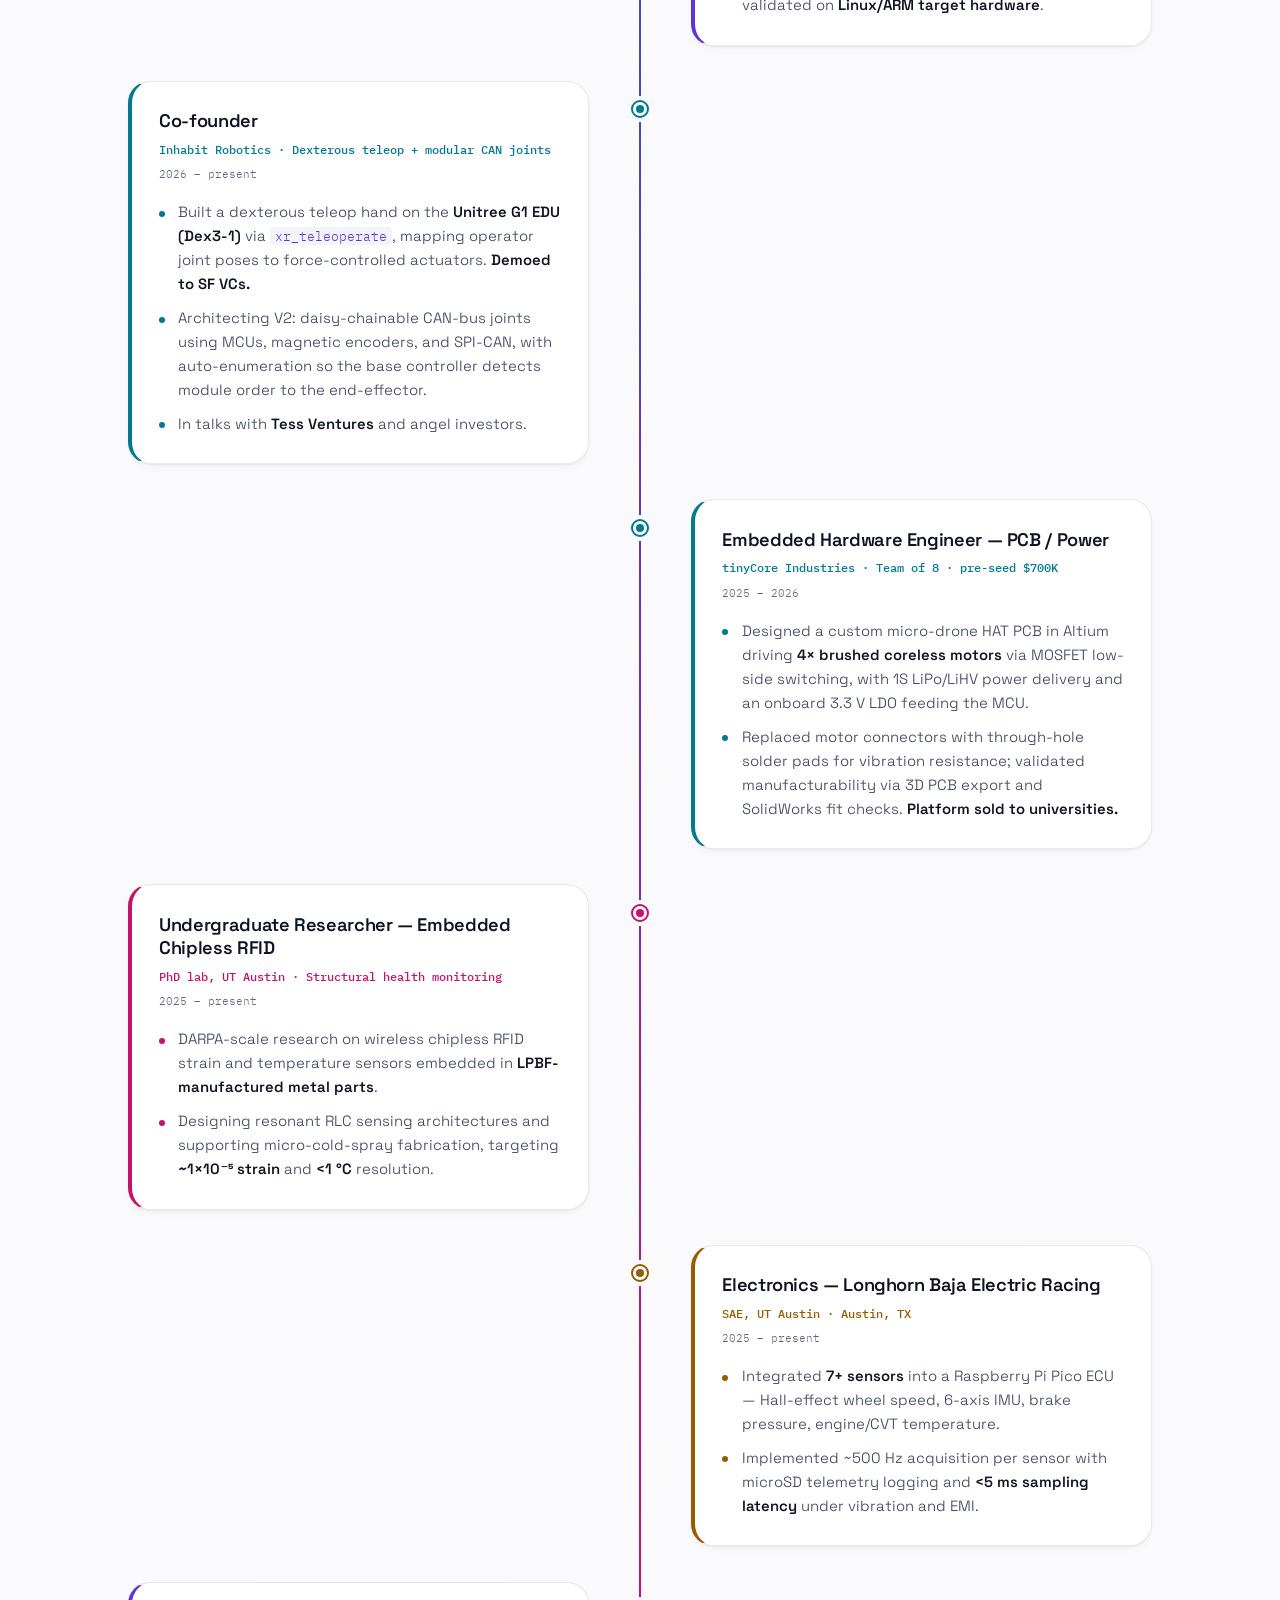
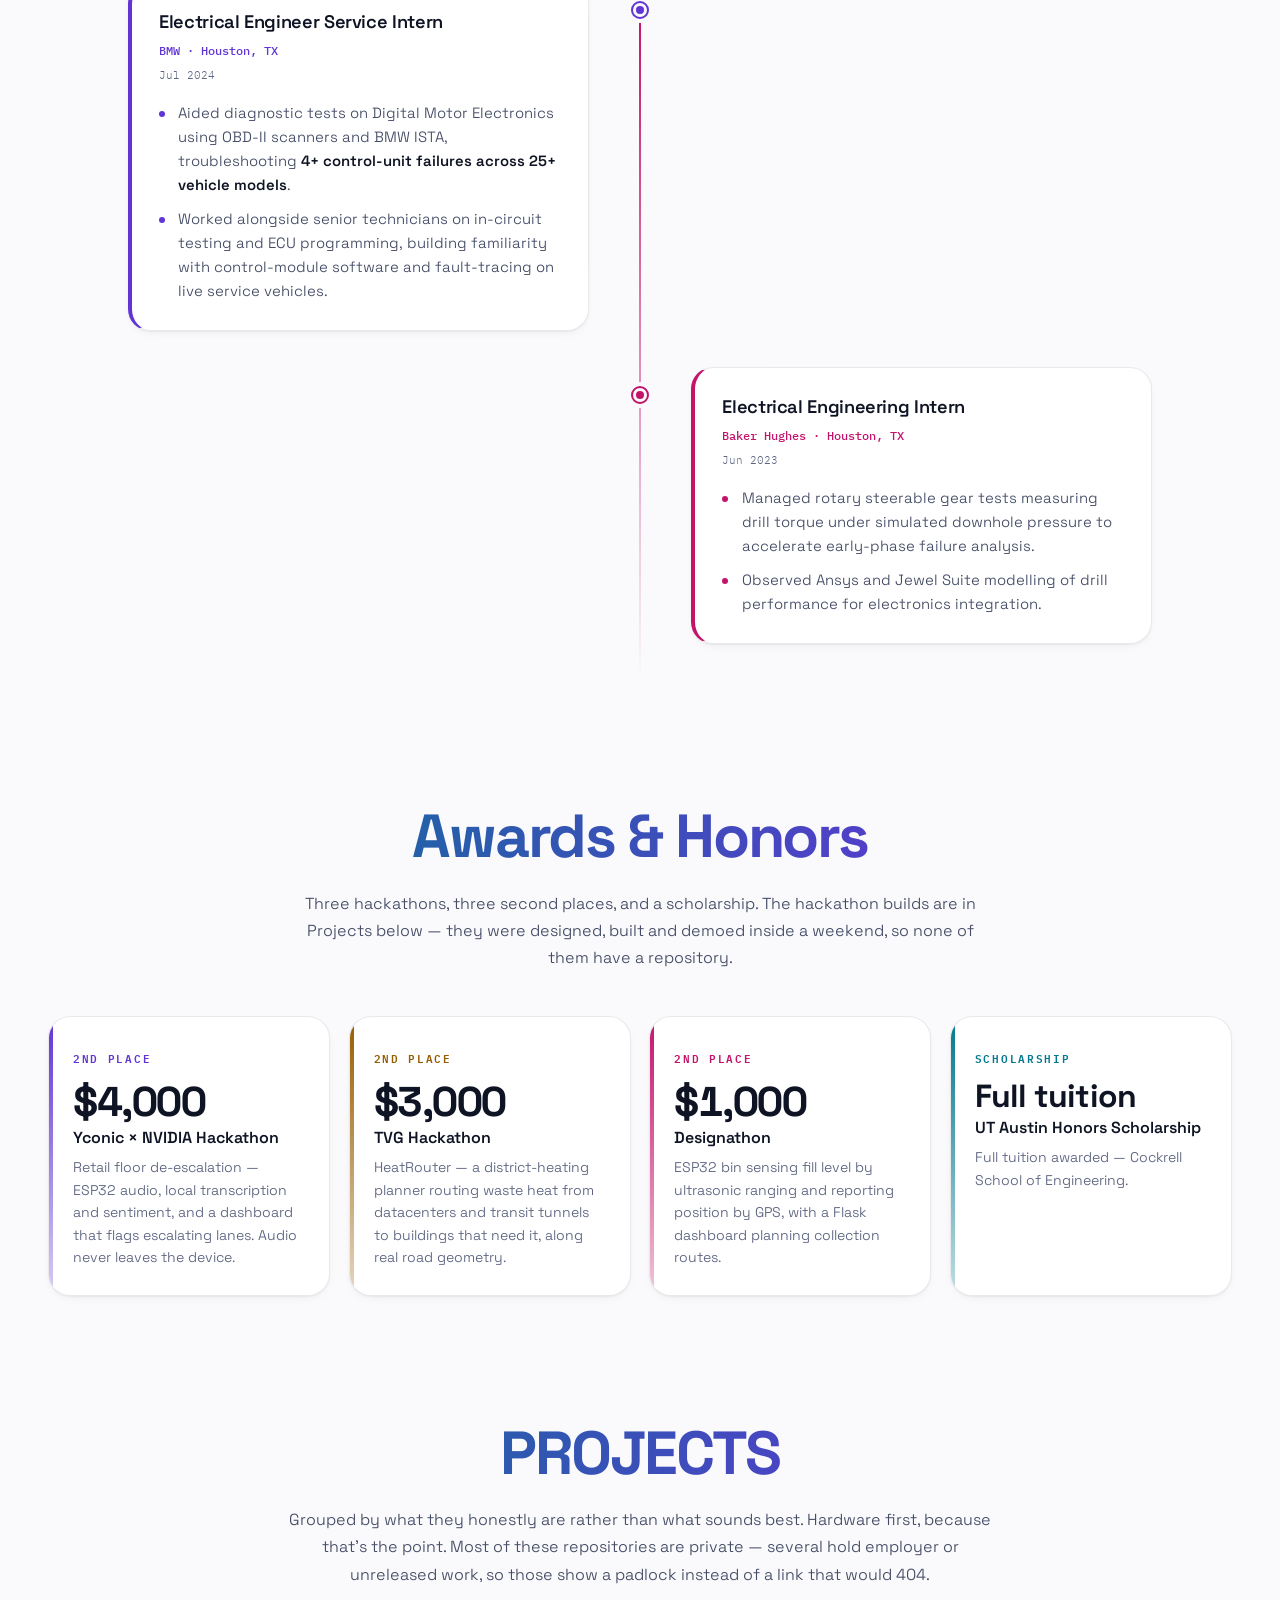
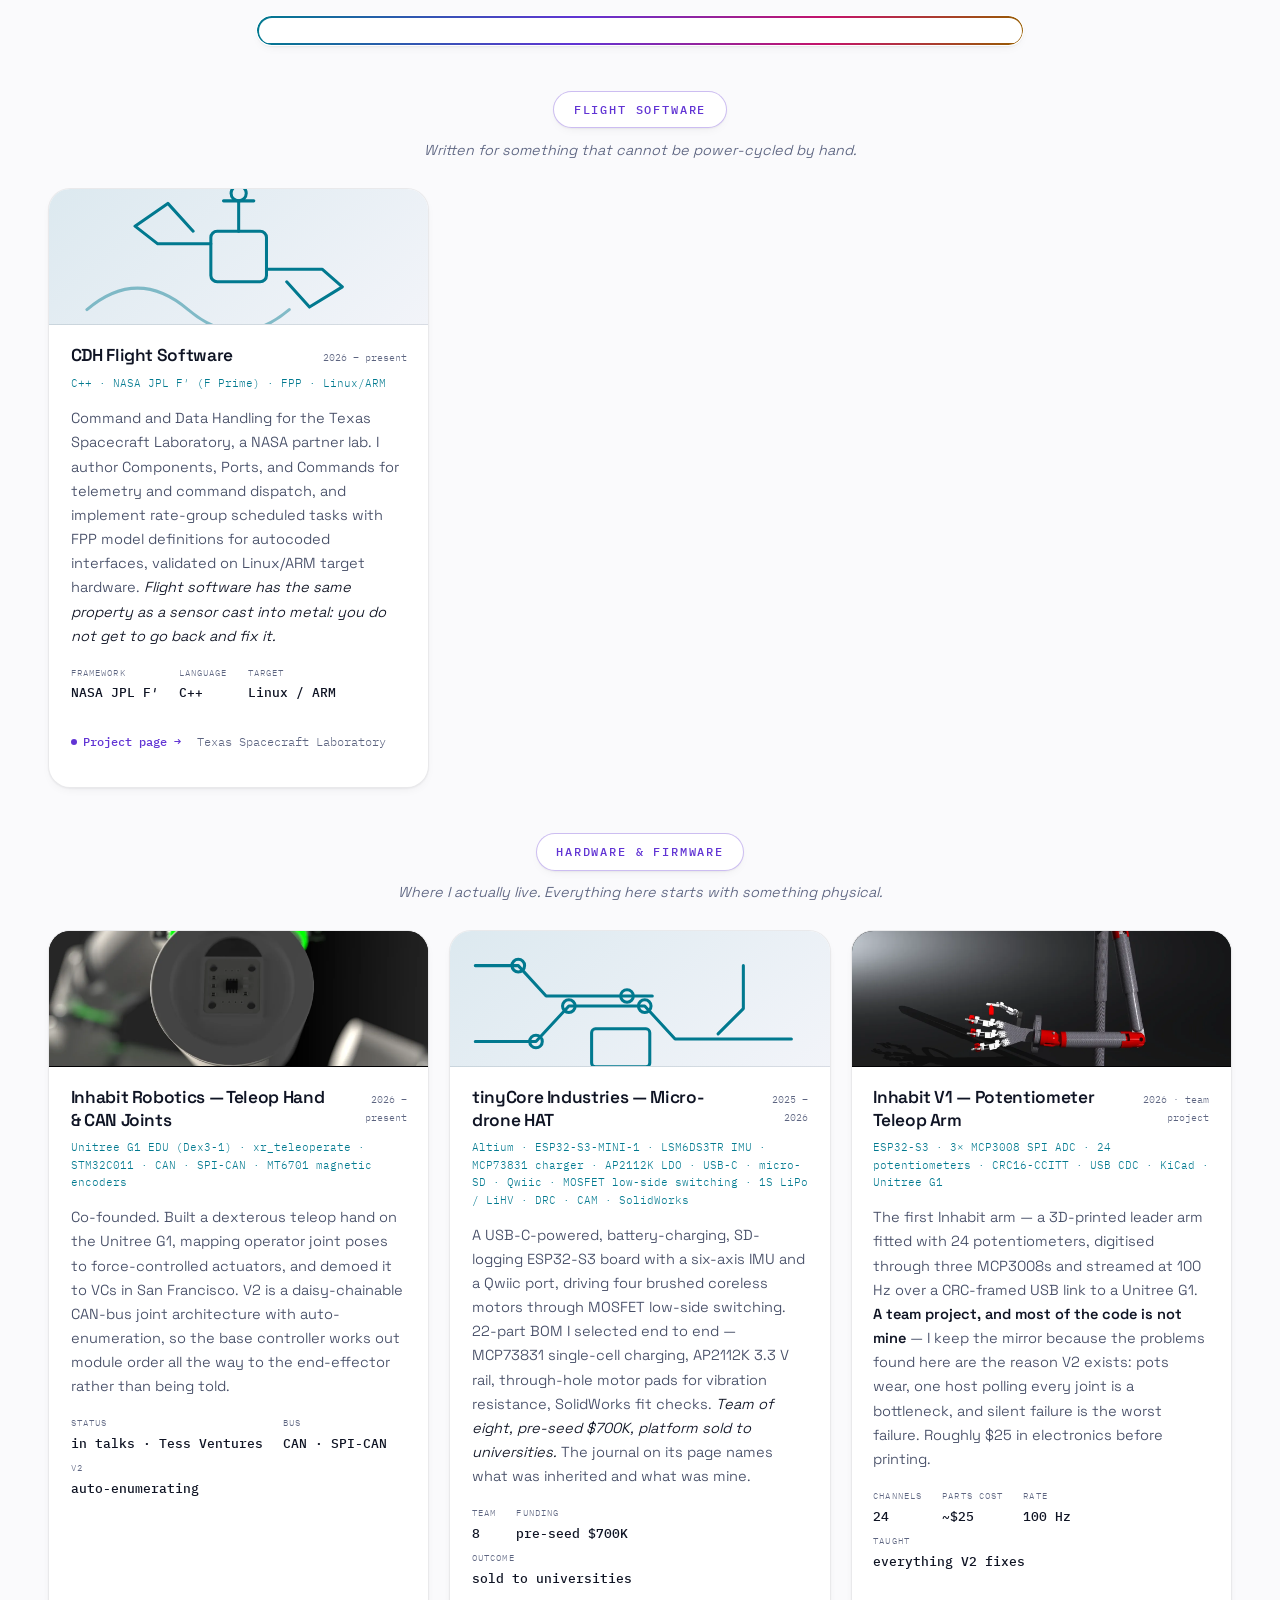
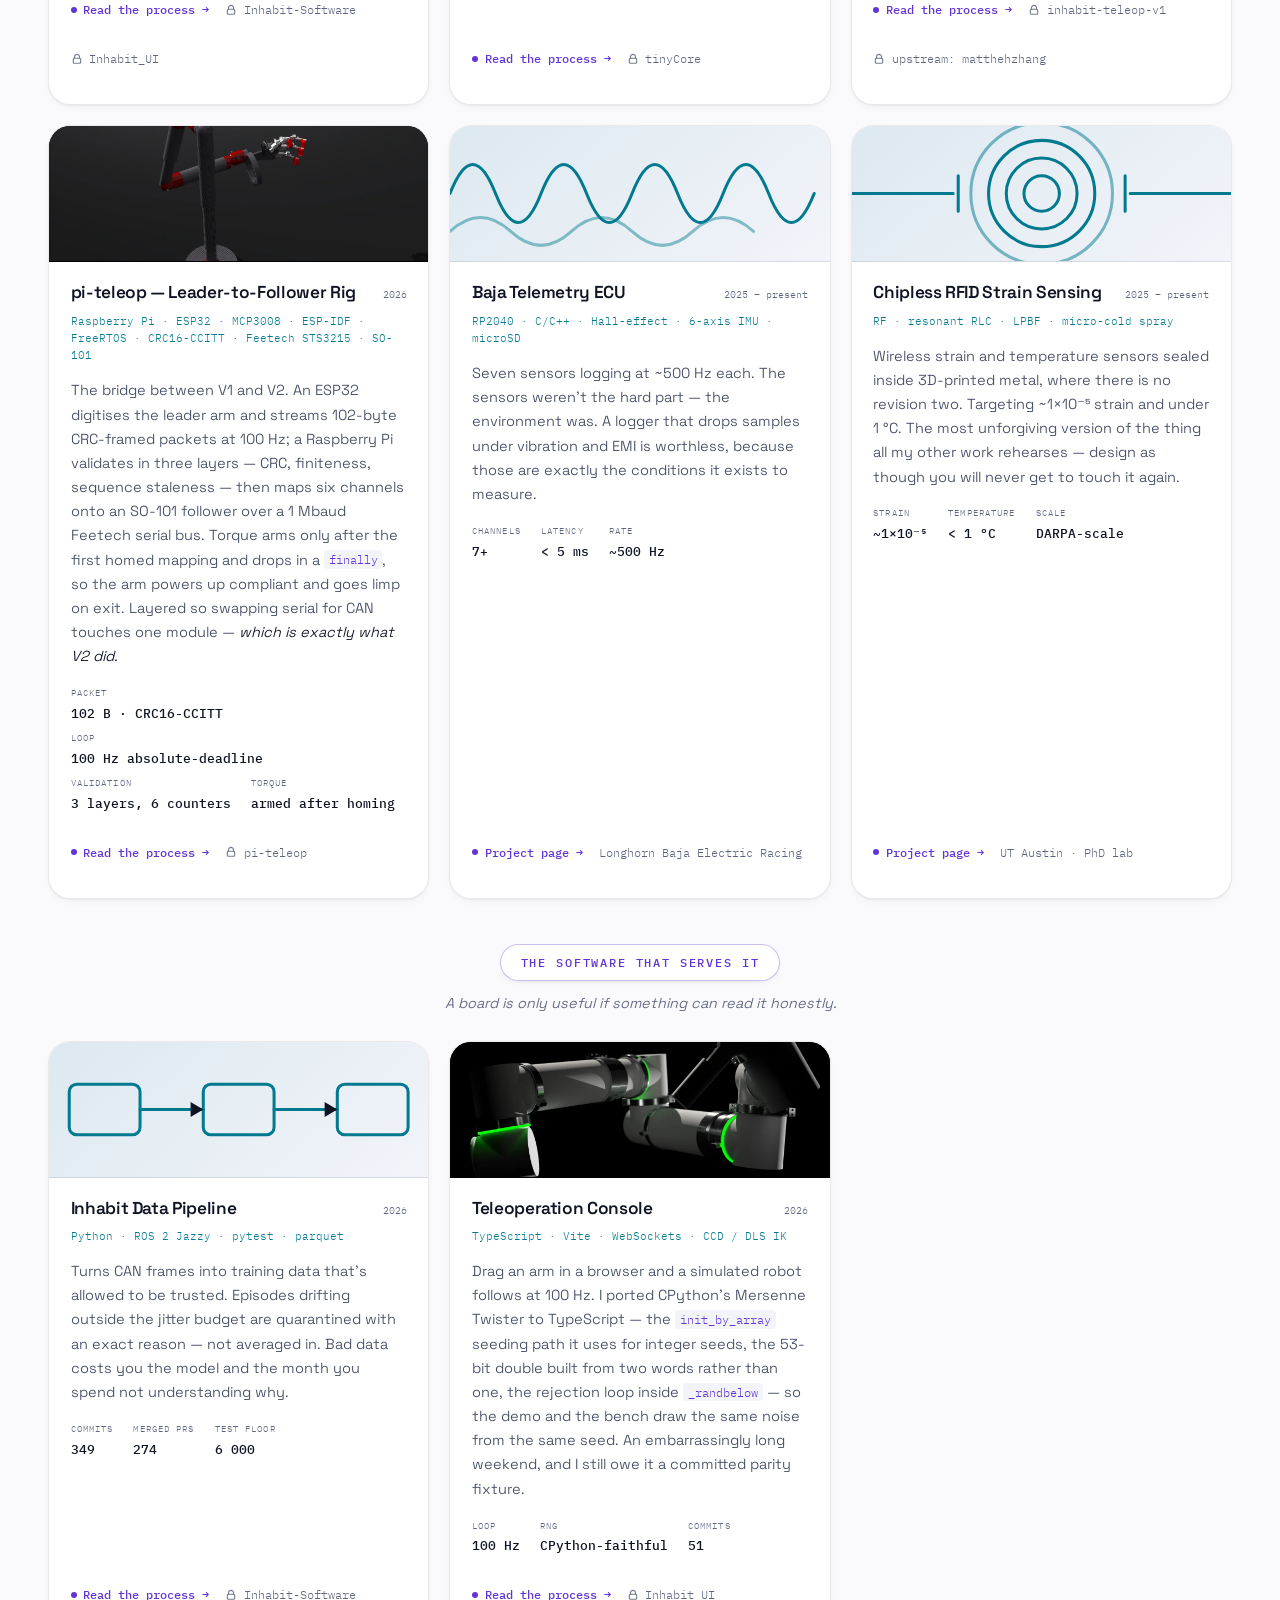
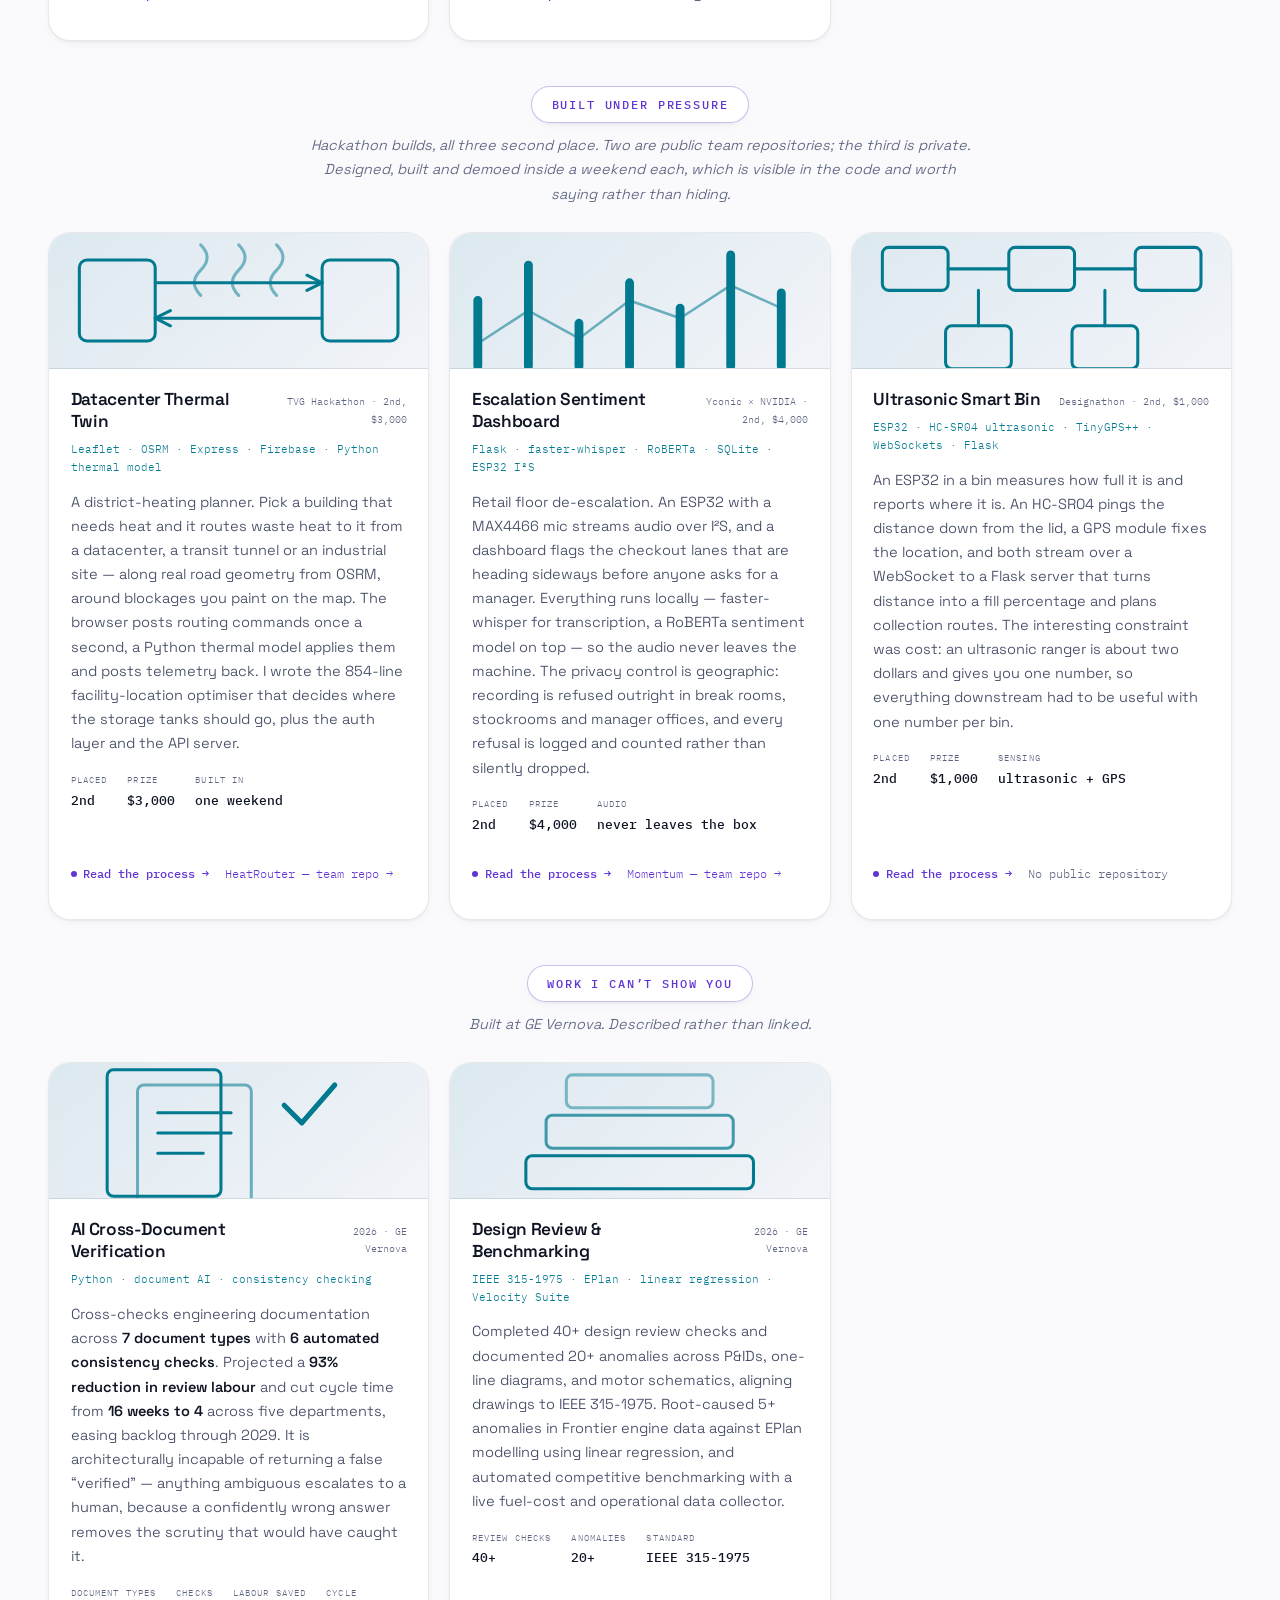
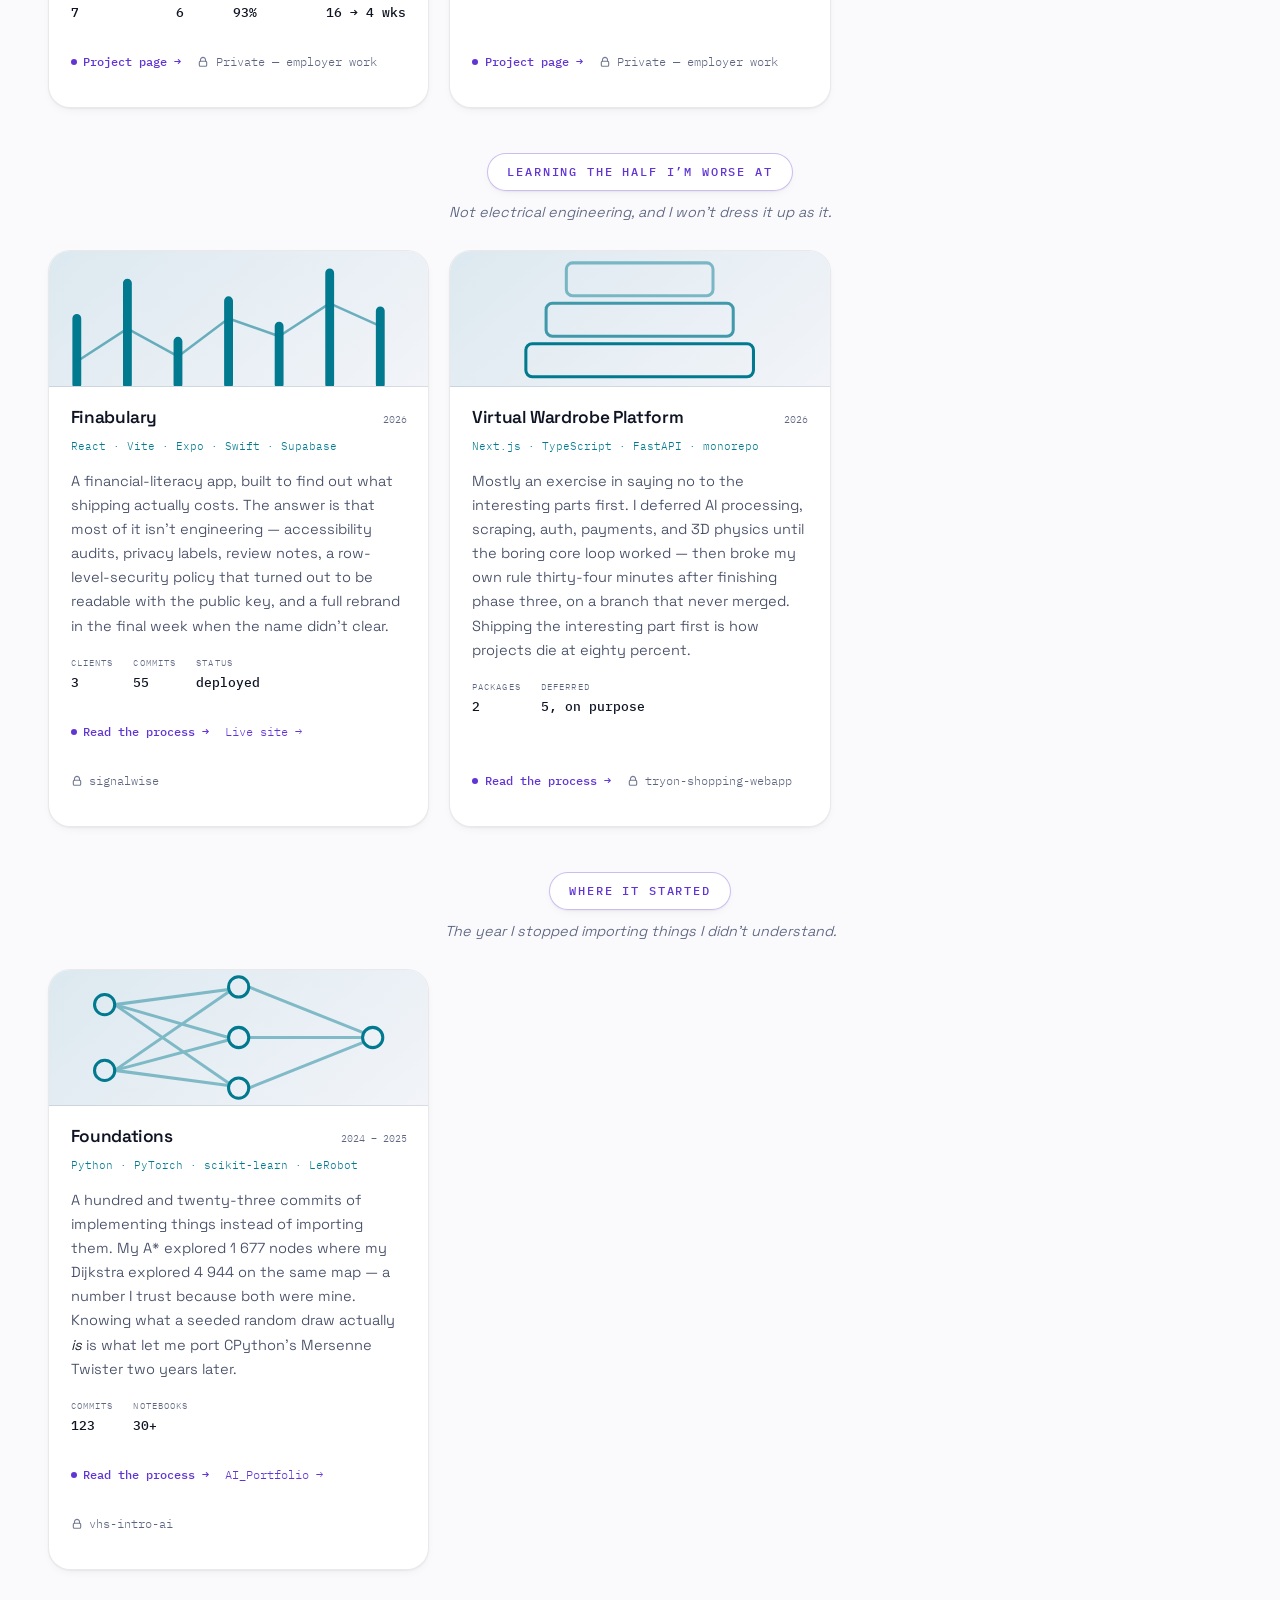
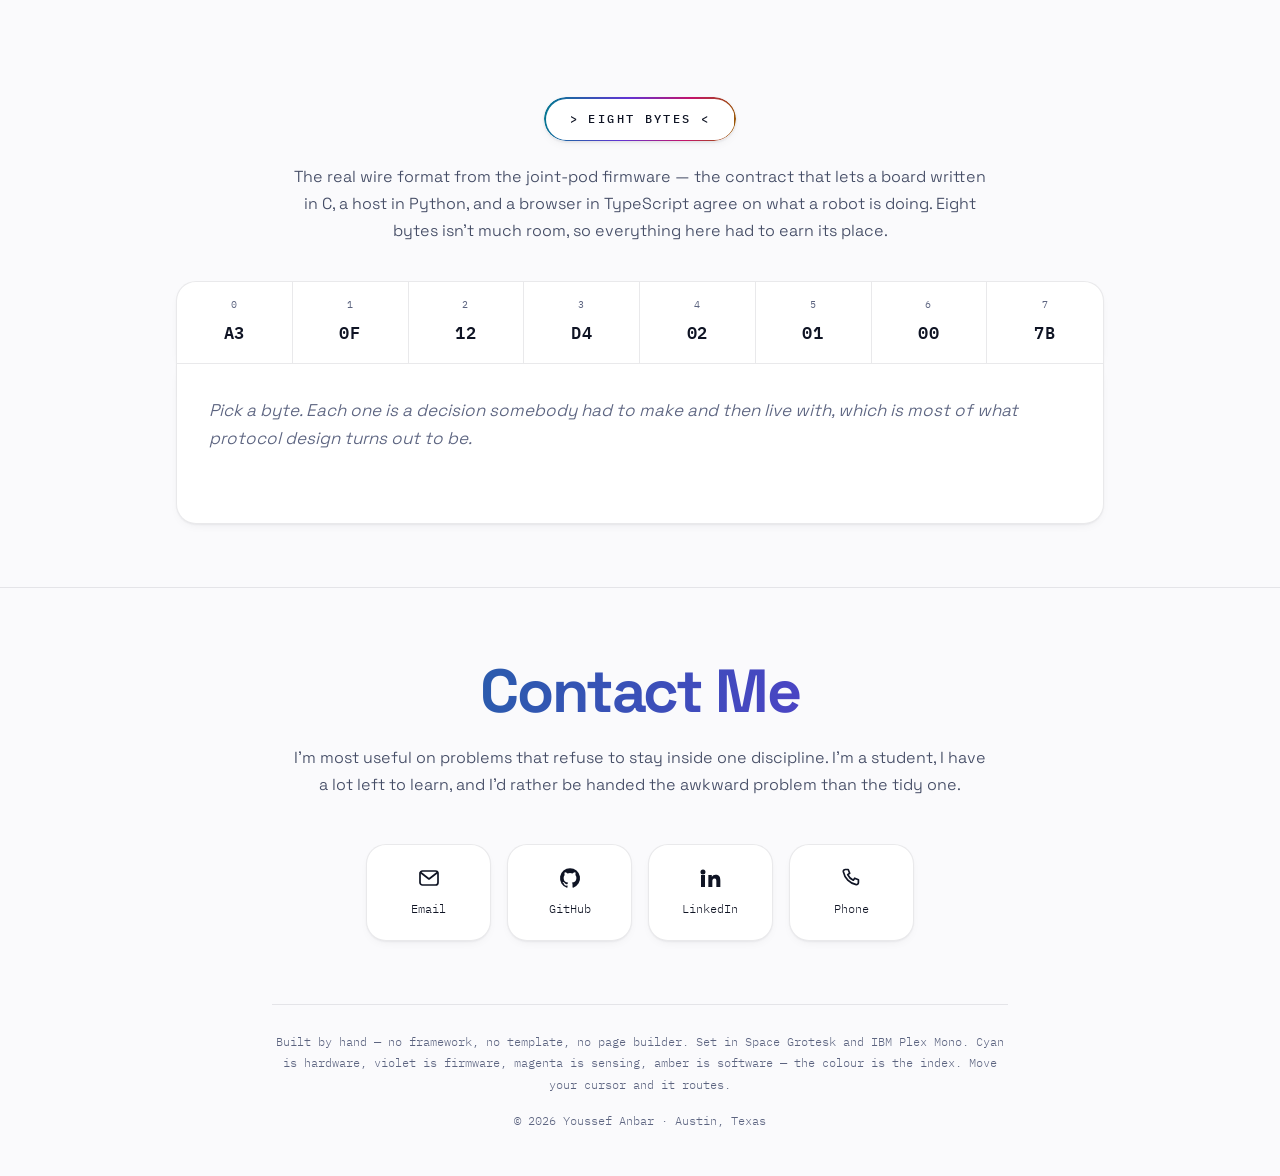
==== commit 17ab4b78: "Add pi-teleop and Inhabit V1: projects, process stories from the dev journals, leader-arm renders; r" ====
--- a/index.html
+++ b/index.html
@@ -17,7 +17,7 @@
 <link href="https://fonts.googleapis.com/css2?family=Space+Grotesk:wght@300;400;500;600;700&family=IBM+Plex+Mono:wght@400;500;600&display=swap" rel="stylesheet">
 <!-- ?v= is a cache buster. GitHub Pages caches assets for ~10 minutes, so bump
      this number whenever you edit the CSS or JS and the change goes live at once. -->
-<link rel="stylesheet" href="assets/css/style.css?v=24">
+<link rel="stylesheet" href="assets/css/style.css?v=25">
 <link rel="icon" href="data:image/svg+xml,%3Csvg xmlns='http://www.w3.org/2000/svg' viewBox='0 0 32 32'%3E%3Crect width='32' height='32' rx='7' fill='%23FAFAFC'/%3E%3Cpath d='M6 22 L14 22 L20 10' fill='none' stroke='%2301798F' stroke-width='2.6' stroke-linecap='round' stroke-linejoin='round'/%3E%3Ccircle cx='20' cy='10' r='3' fill='none' stroke='%23C4136A' stroke-width='2.6'/%3E%3C/svg%3E">
 </head>
 <body>
@@ -217,9 +217,9 @@
 
 </main>
 
-<script src="assets/js/data.js?v=24"></script>
-<script src="assets/js/stories.js?v=24"></script>
-<script src="assets/js/app.js?v=24"></script>
-<script src="assets/js/menu.js?v=24"></script>
+<script src="assets/js/data.js?v=25"></script>
+<script src="assets/js/stories.js?v=25"></script>
+<script src="assets/js/app.js?v=25"></script>
+<script src="assets/js/menu.js?v=25"></script>
 </body>
 </html>
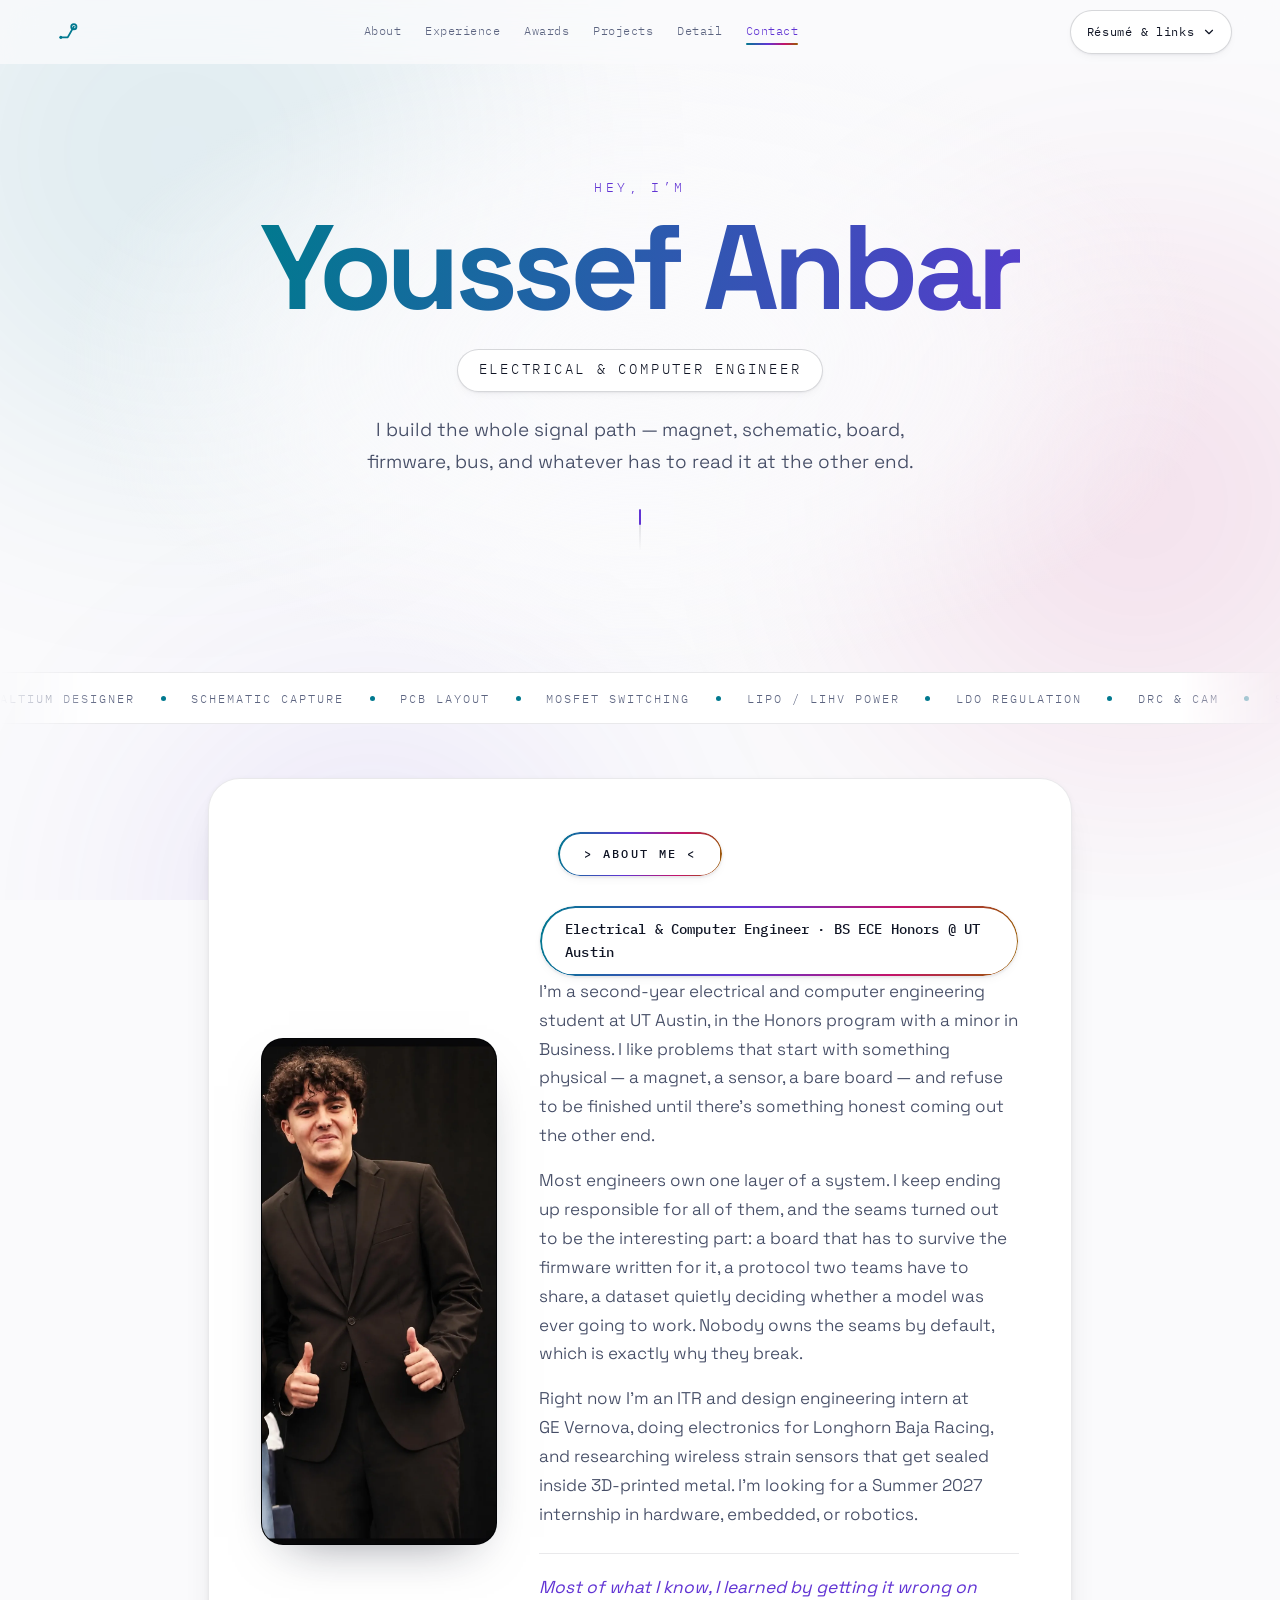
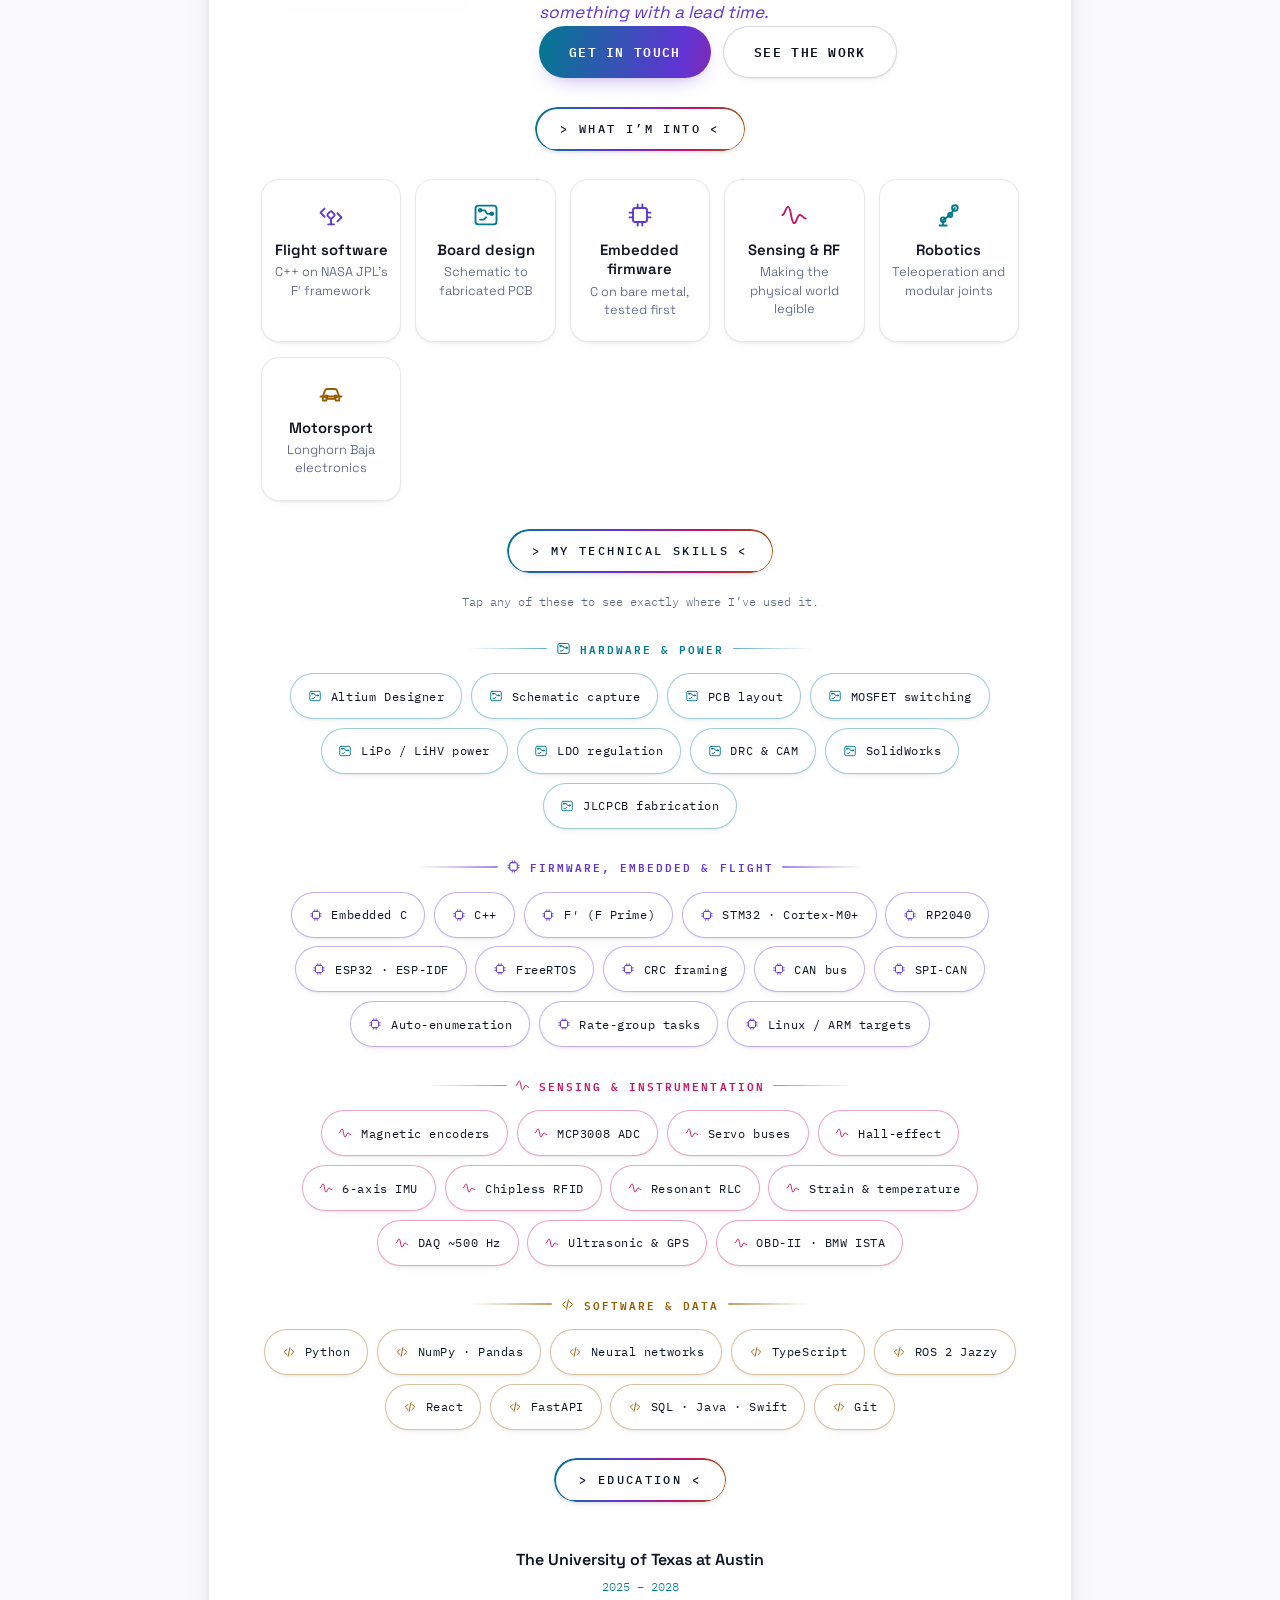
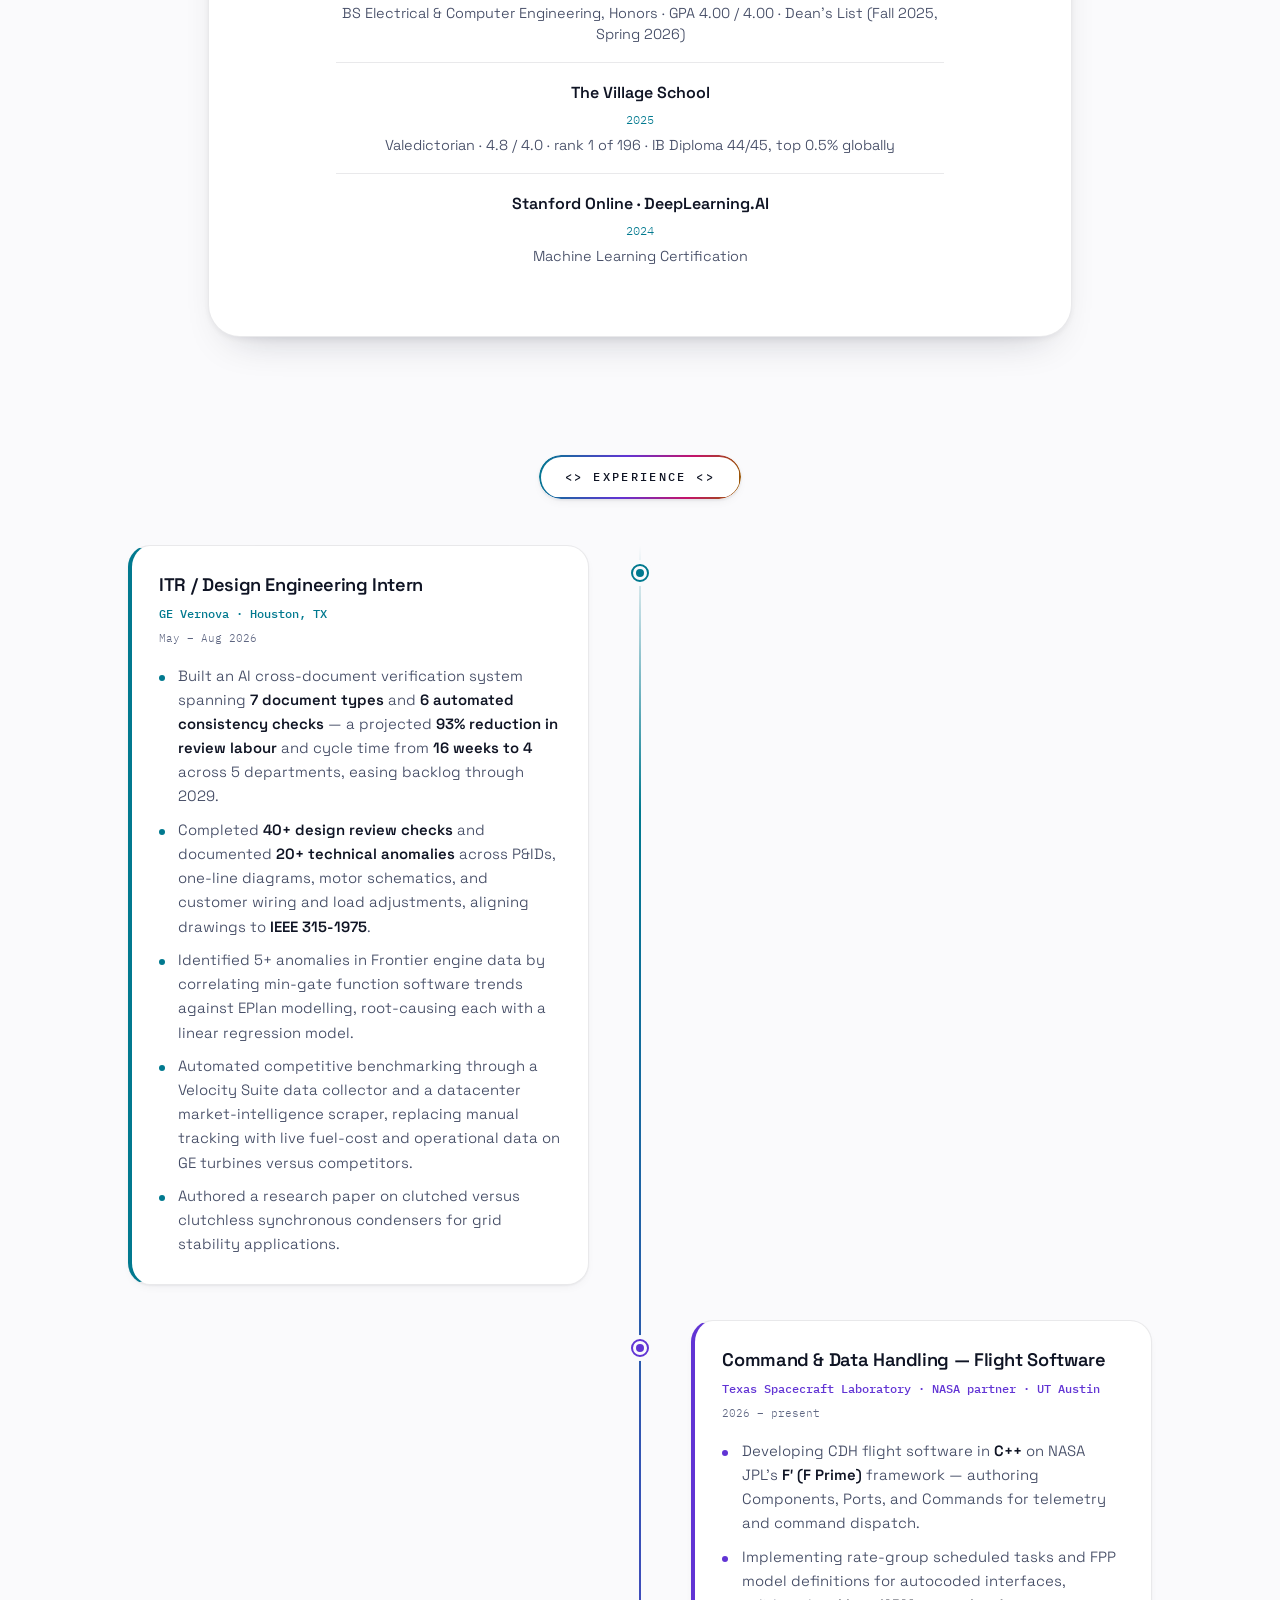
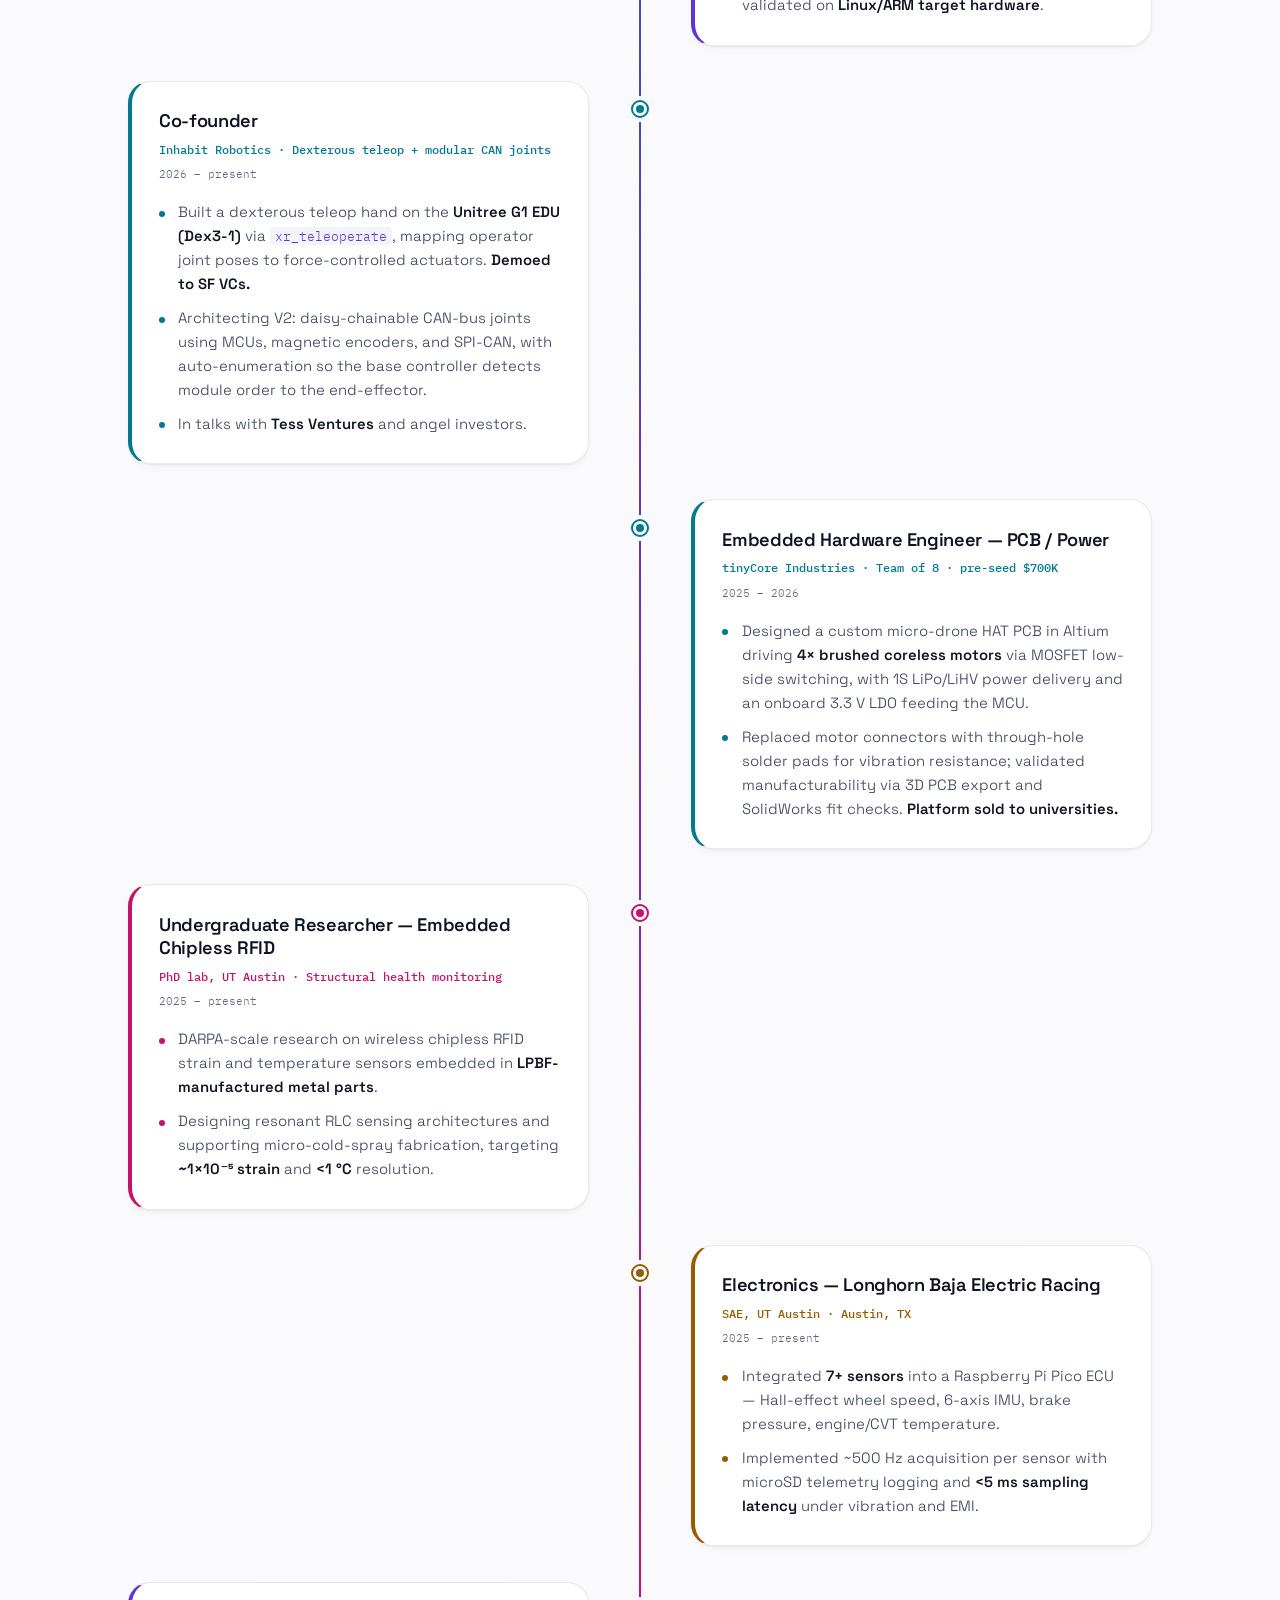
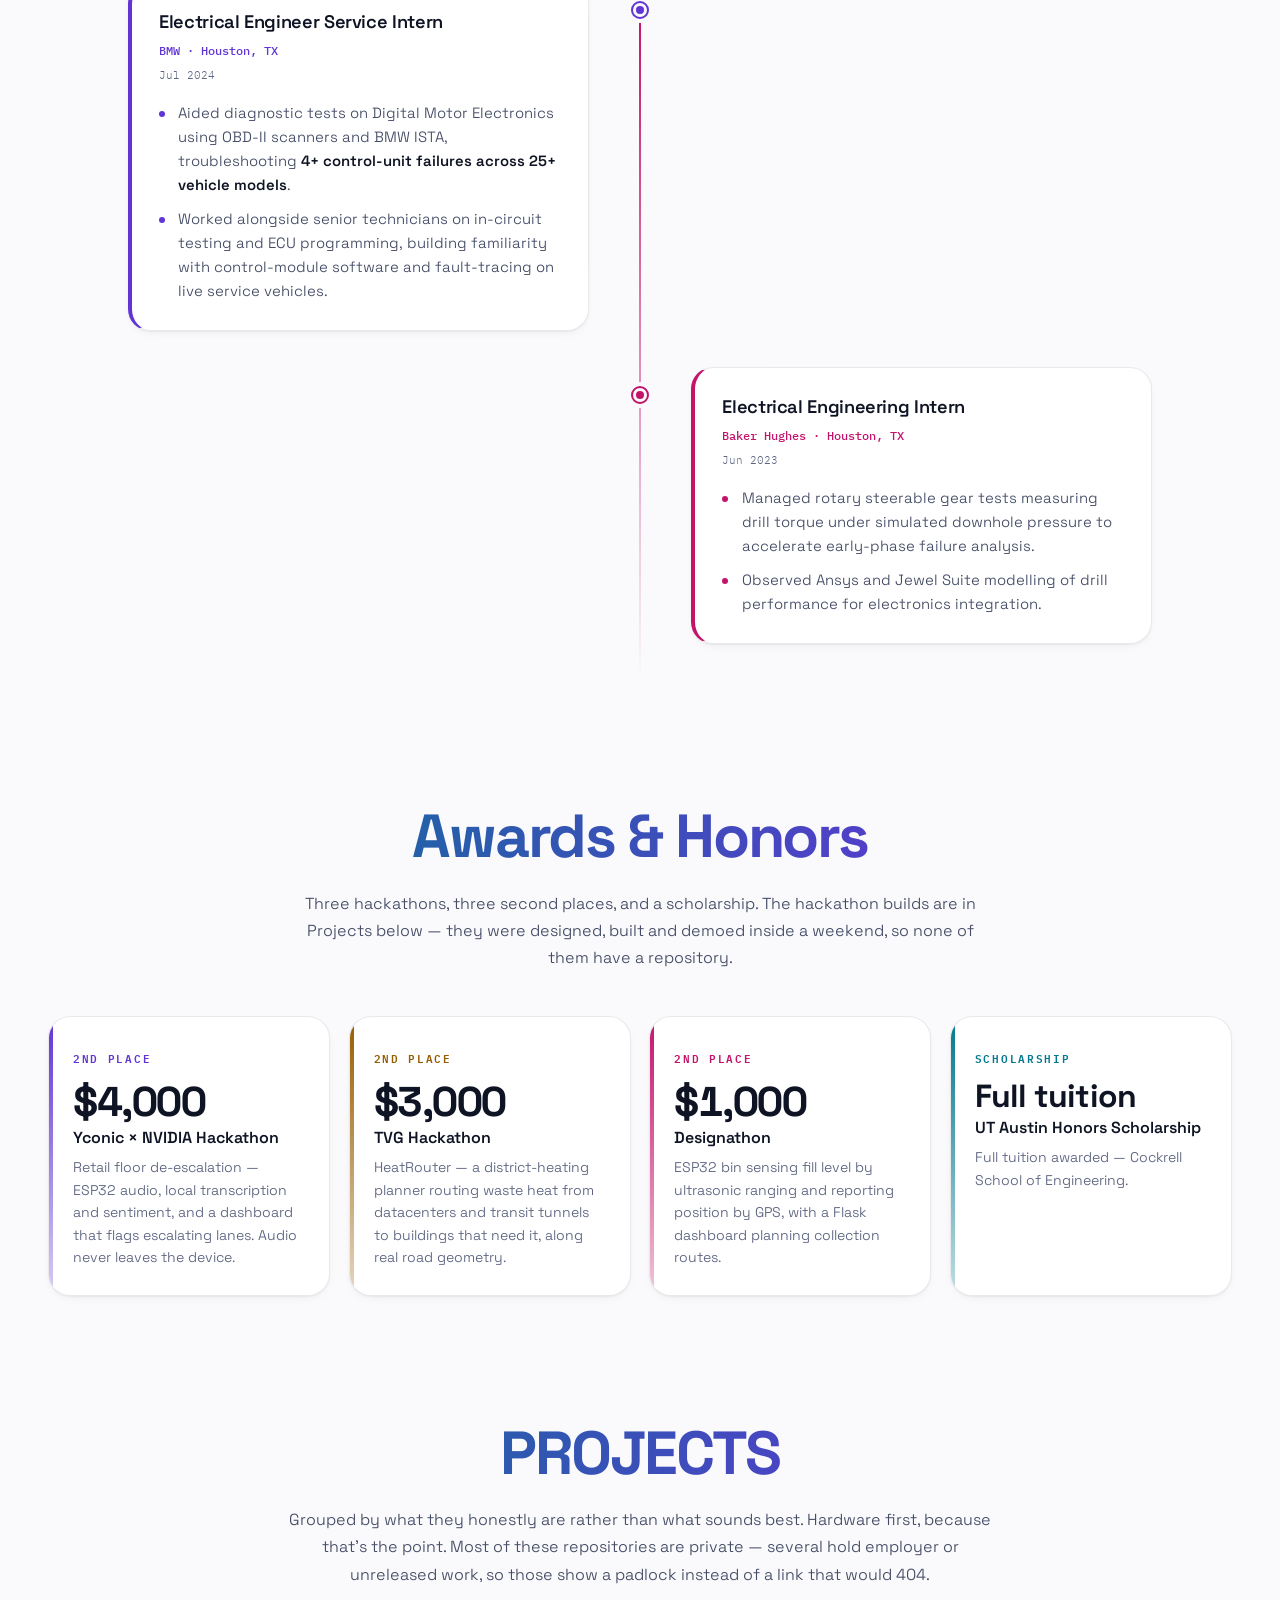
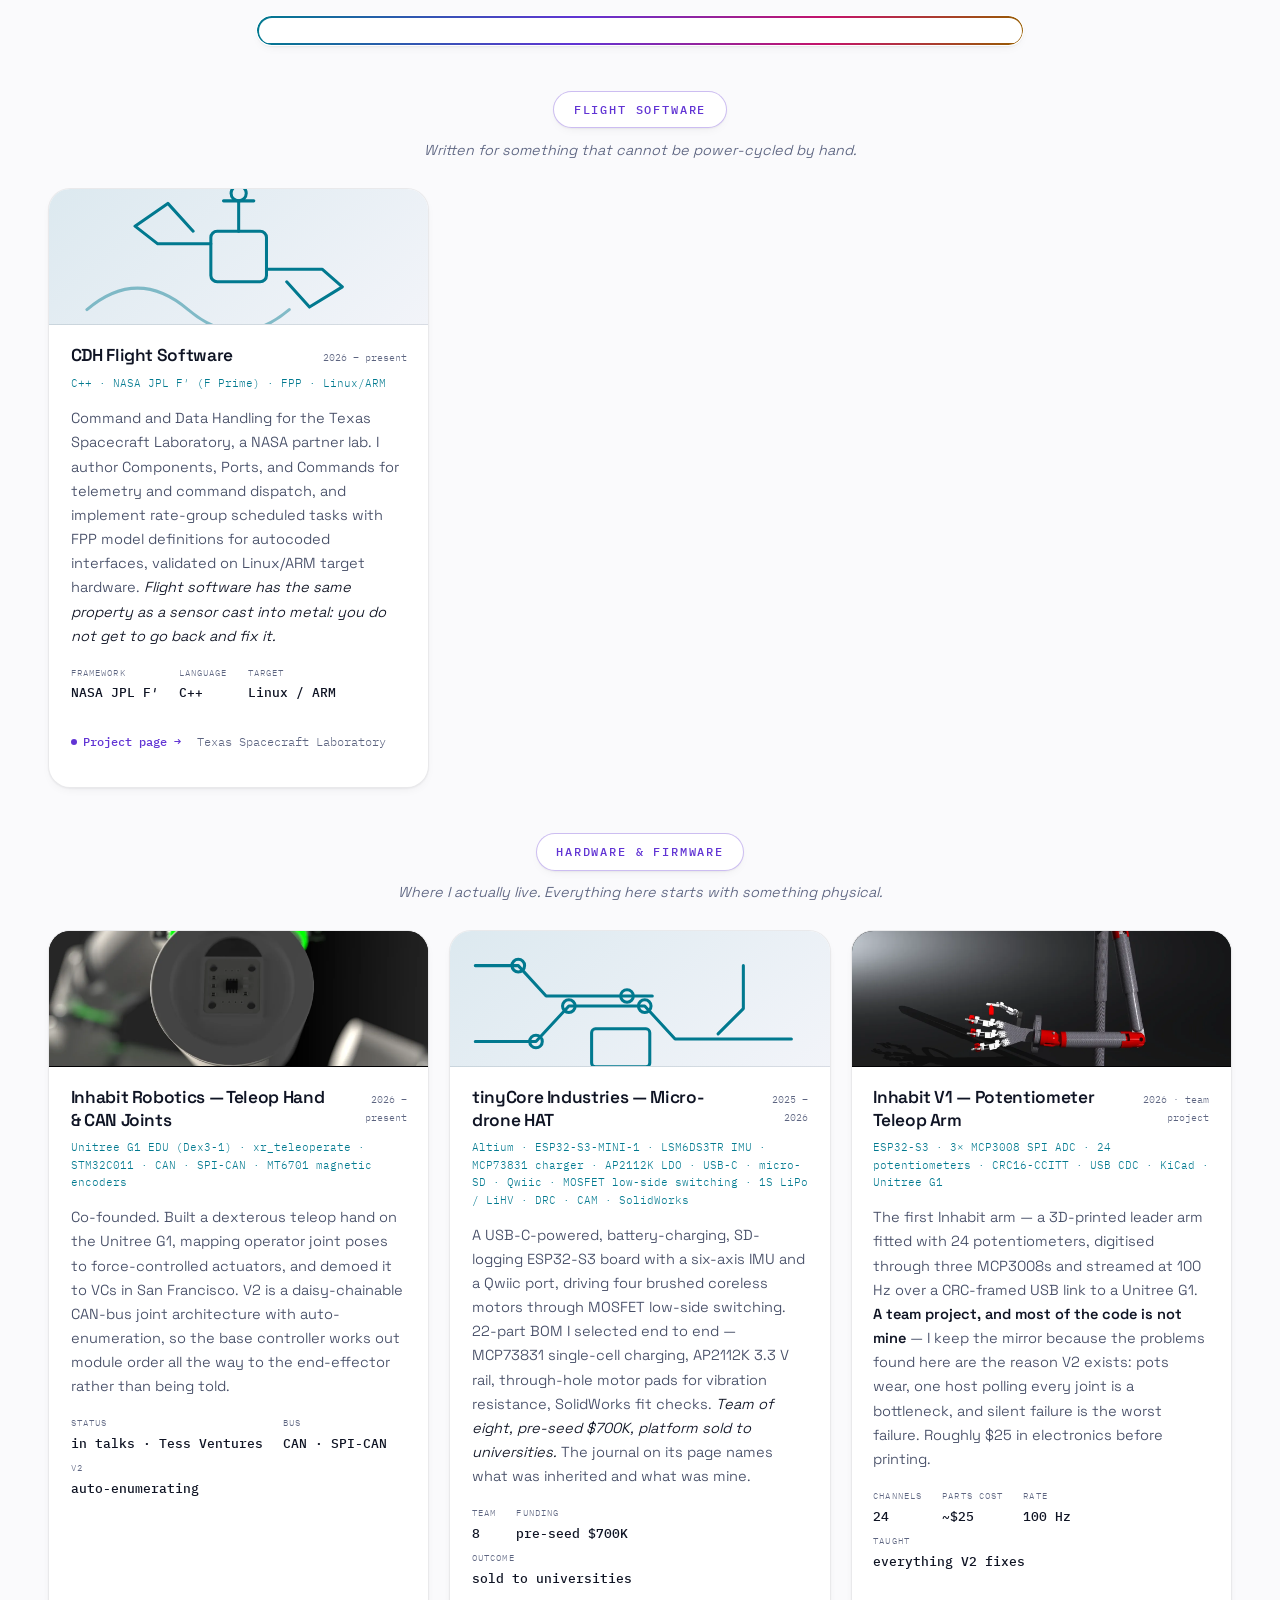
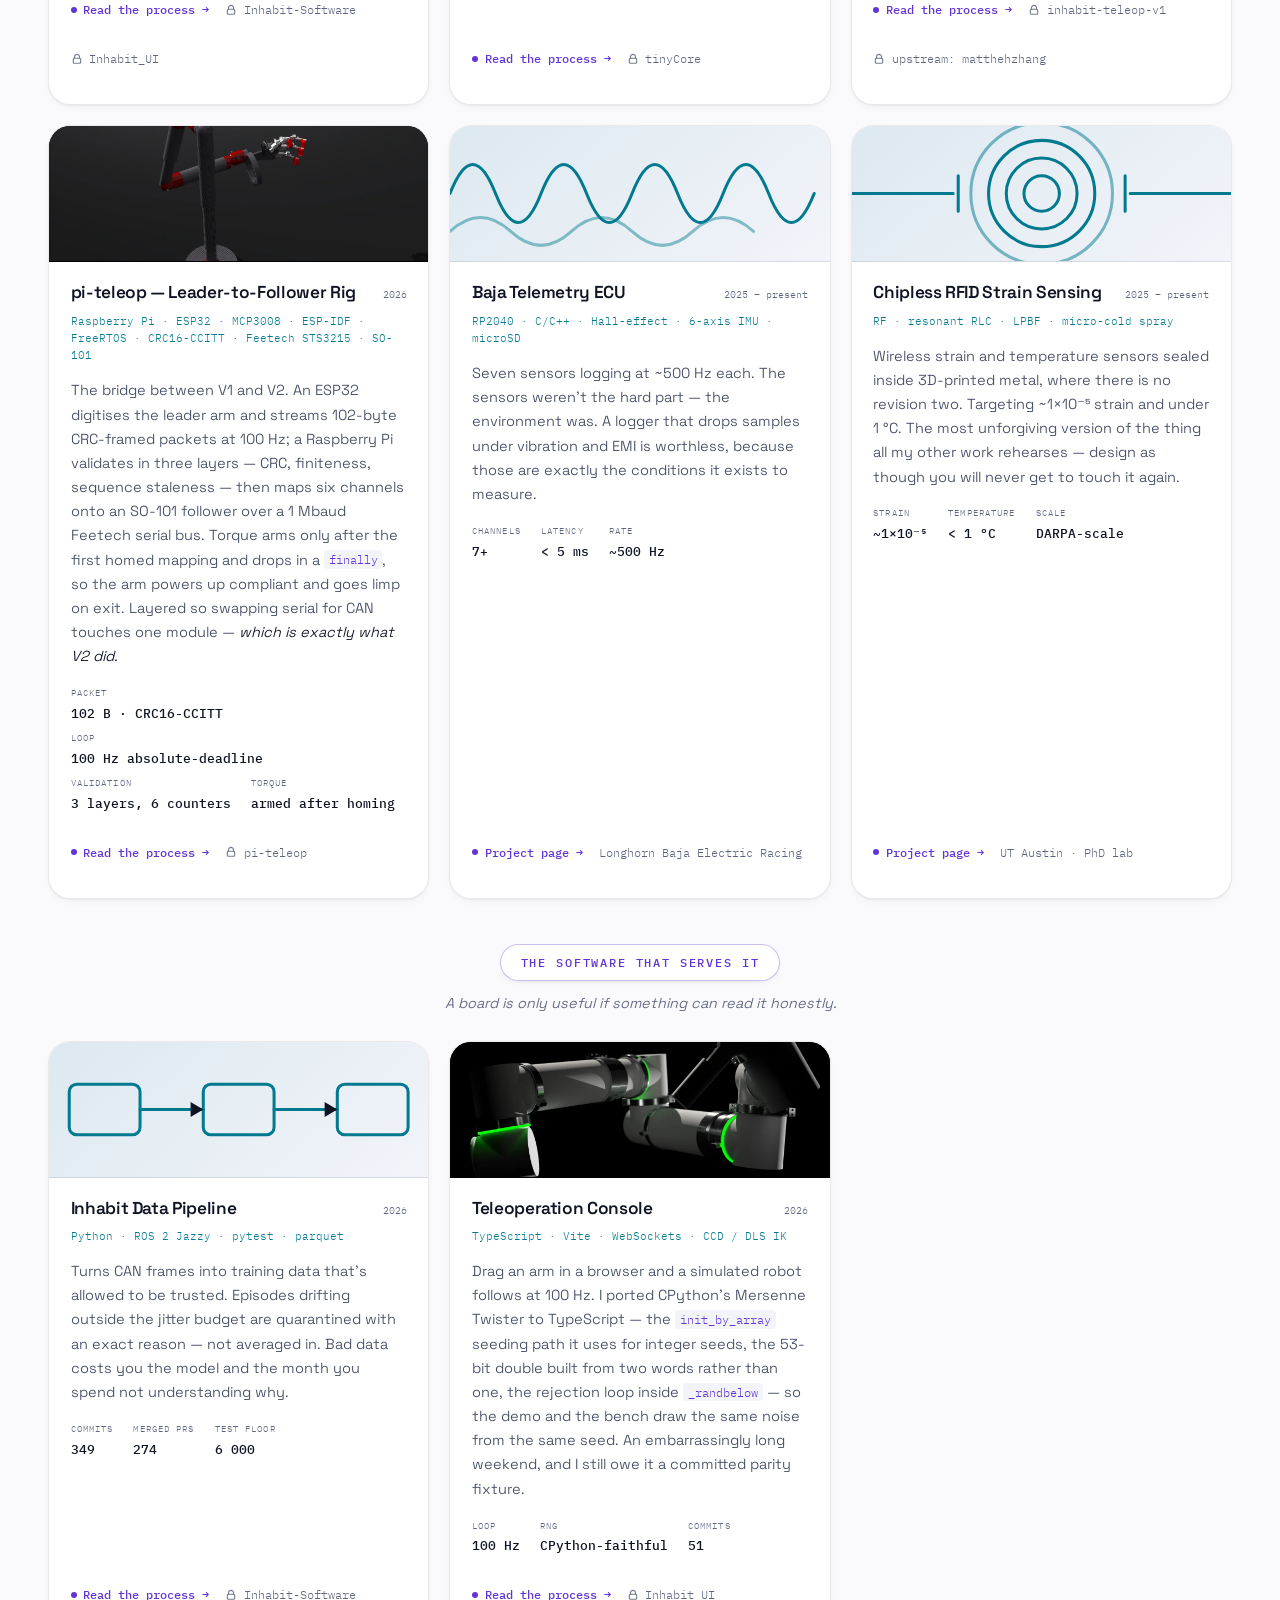
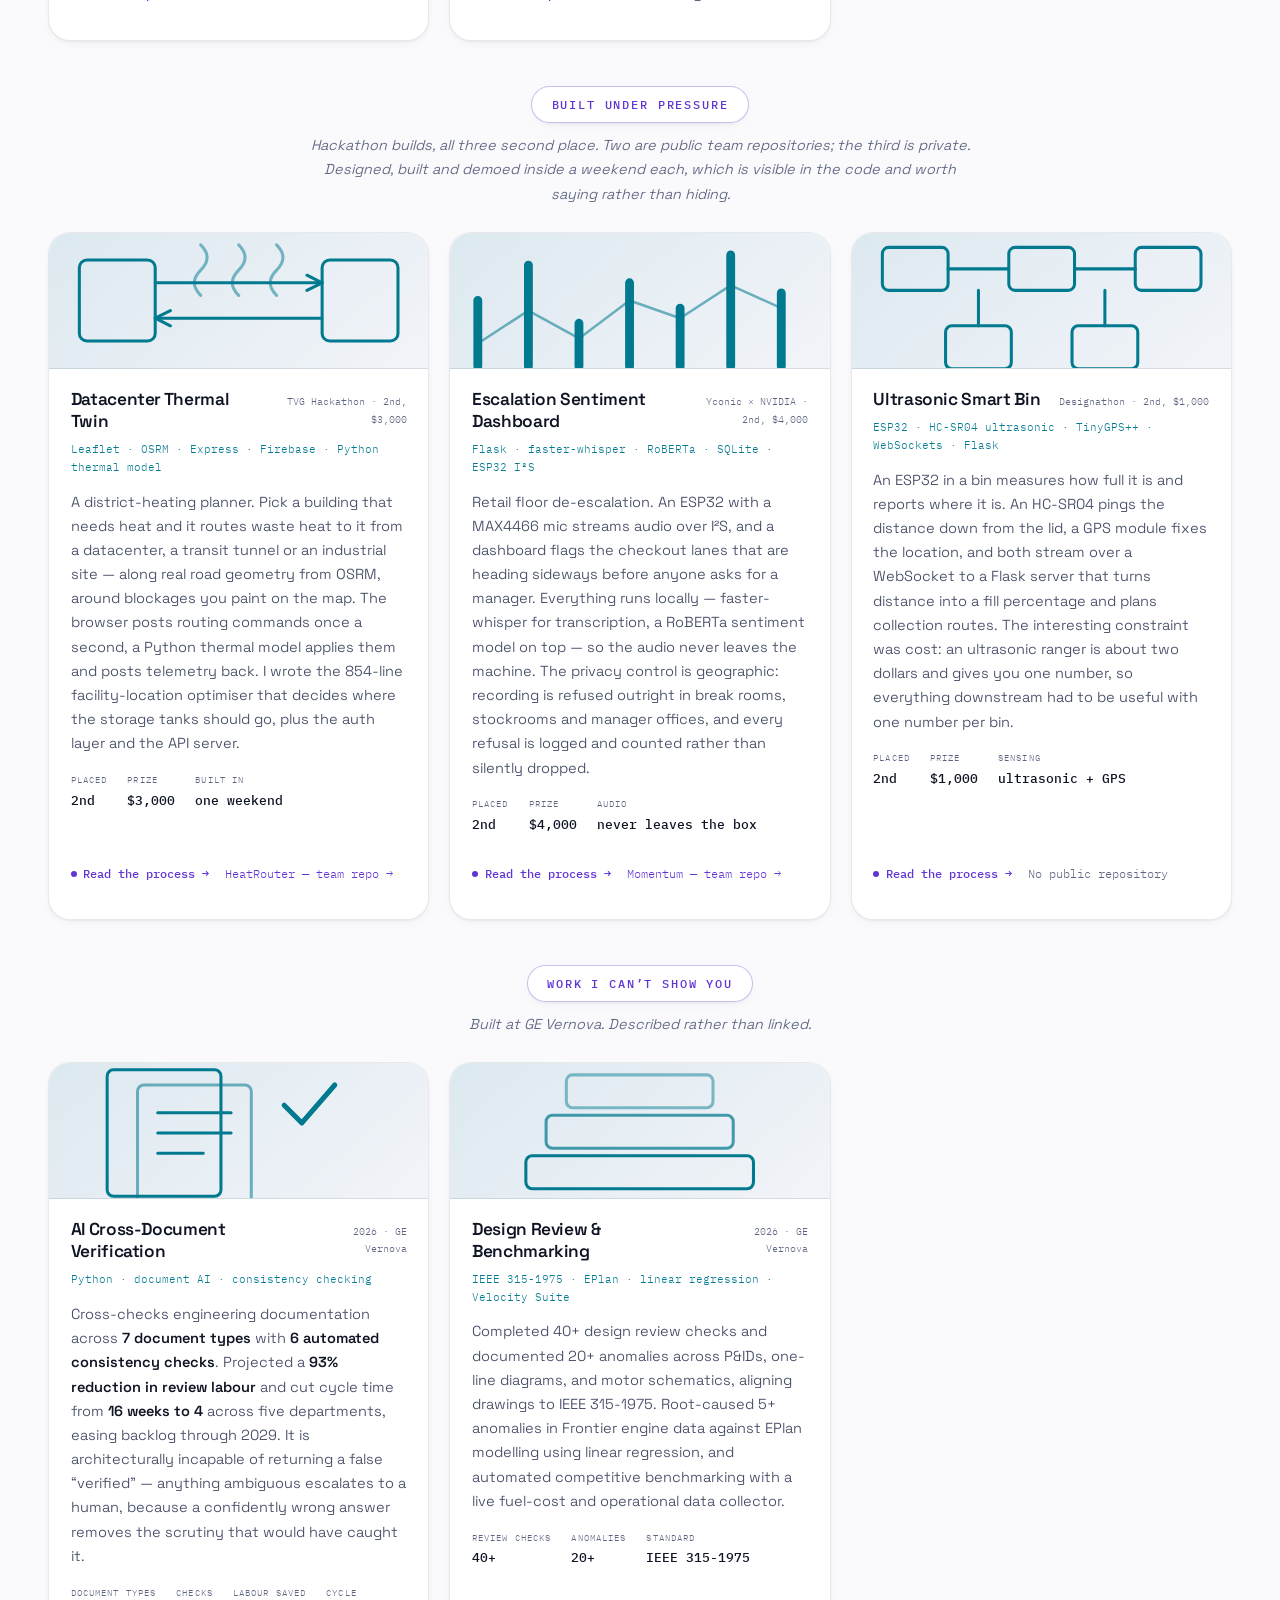
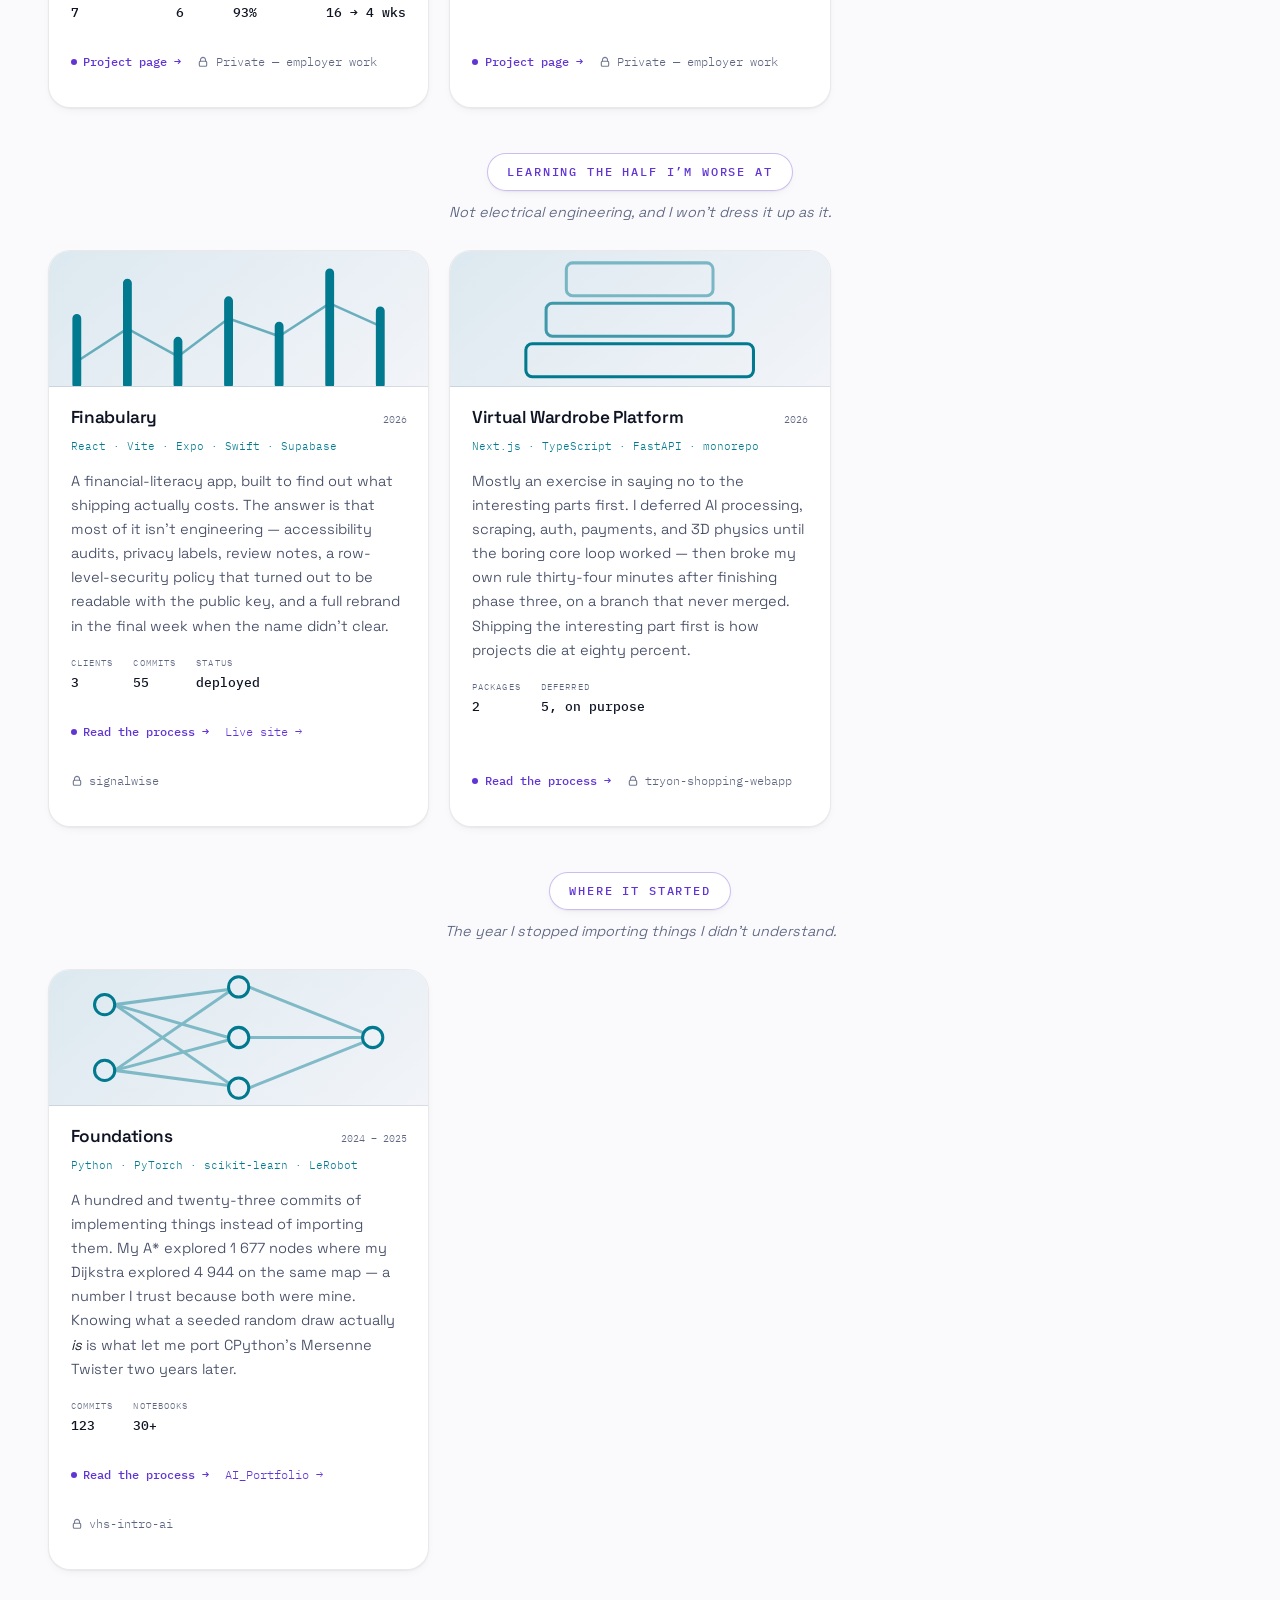
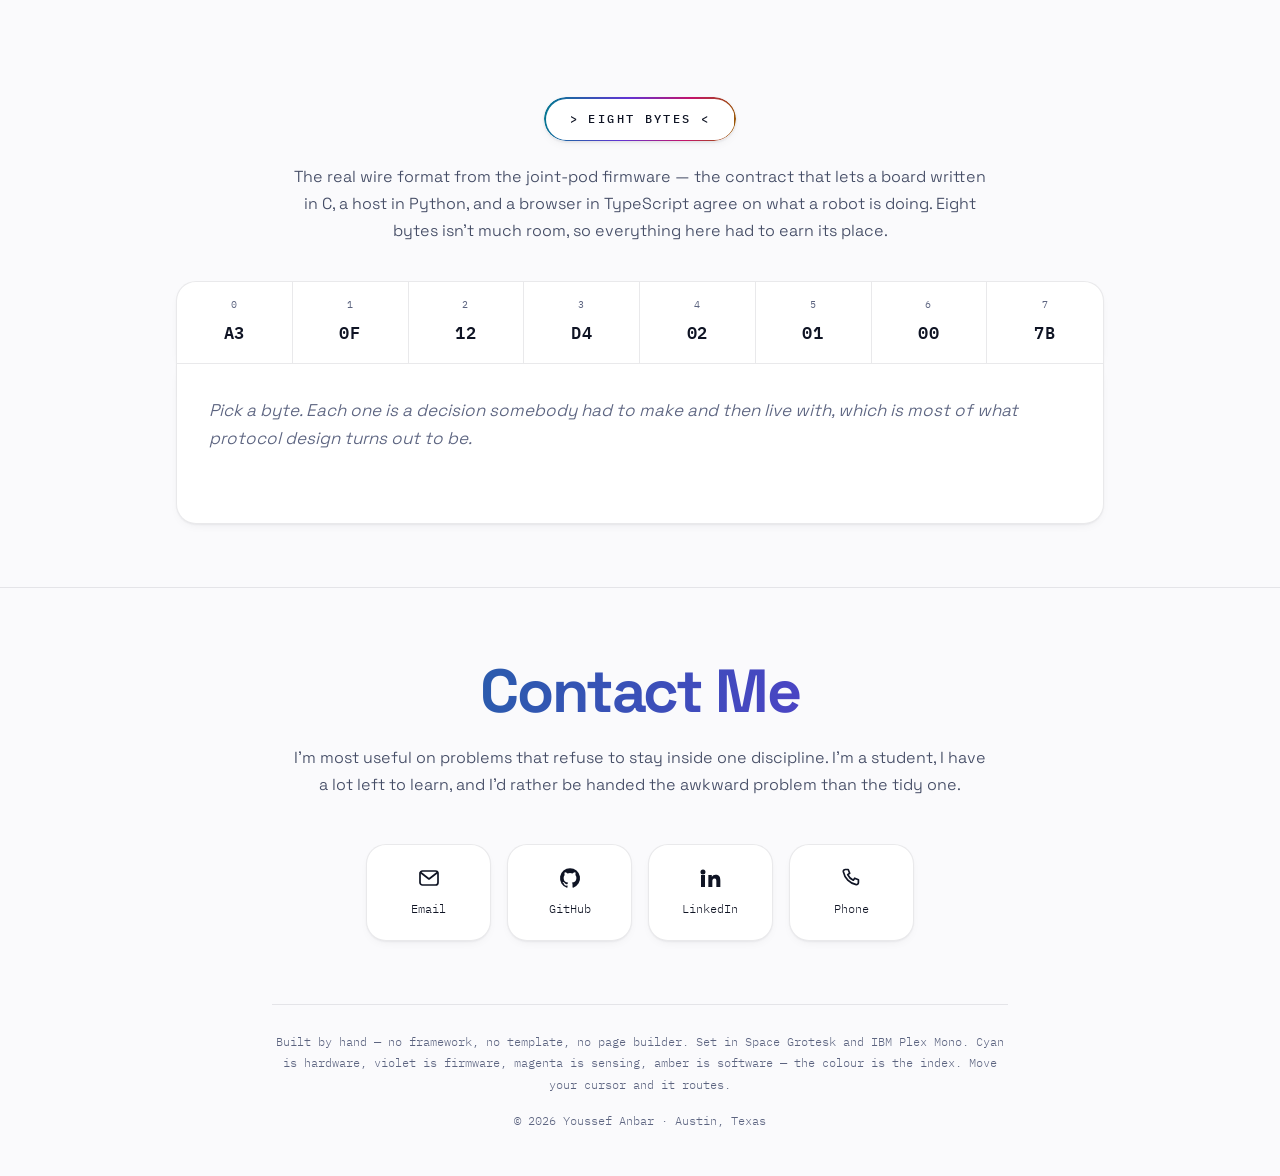
==== commit 8f06748a: "Set the real LinkedIn URL; add LinkedIn to the utility menu" ====
--- a/index.html
+++ b/index.html
@@ -17,7 +17,7 @@
 <link href="https://fonts.googleapis.com/css2?family=Space+Grotesk:wght@300;400;500;600;700&family=IBM+Plex+Mono:wght@400;500;600&display=swap" rel="stylesheet">
 <!-- ?v= is a cache buster. GitHub Pages caches assets for ~10 minutes, so bump
      this number whenever you edit the CSS or JS and the change goes live at once. -->
-<link rel="stylesheet" href="assets/css/style.css?v=25">
+<link rel="stylesheet" href="assets/css/style.css?v=26">
 <link rel="icon" href="data:image/svg+xml,%3Csvg xmlns='http://www.w3.org/2000/svg' viewBox='0 0 32 32'%3E%3Crect width='32' height='32' rx='7' fill='%23FAFAFC'/%3E%3Cpath d='M6 22 L14 22 L20 10' fill='none' stroke='%2301798F' stroke-width='2.6' stroke-linecap='round' stroke-linejoin='round'/%3E%3Ccircle cx='20' cy='10' r='3' fill='none' stroke='%23C4136A' stroke-width='2.6'/%3E%3C/svg%3E">
 </head>
 <body>
@@ -192,7 +192,7 @@
       </a>
     </li>
     <li>
-      <a href="https://www.linkedin.com/in/youssefanbar" target="_blank" rel="noopener">
+      <a href="https://www.linkedin.com/in/youssef-anbar-74964a211/" target="_blank" rel="noopener">
         <svg viewBox="0 0 24 24" aria-hidden="true"><path d="M4.98 3.5a2.5 2.5 0 1 1 0 5 2.5 2.5 0 0 1 0-5ZM3 9h4v12H3V9Zm7 0h3.8v1.7h.05a4.2 4.2 0 0 1 3.75-2.05c4 0 4.75 2.6 4.75 6V21h-4v-5.5c0-1.3 0-3-1.85-3s-2.15 1.45-2.15 2.9V21h-4V9Z" fill="currentColor"/></svg>
         <span>LinkedIn</span>
       </a>
@@ -217,9 +217,9 @@
 
 </main>
 
-<script src="assets/js/data.js?v=25"></script>
-<script src="assets/js/stories.js?v=25"></script>
-<script src="assets/js/app.js?v=25"></script>
-<script src="assets/js/menu.js?v=25"></script>
+<script src="assets/js/data.js?v=26"></script>
+<script src="assets/js/stories.js?v=26"></script>
+<script src="assets/js/app.js?v=26"></script>
+<script src="assets/js/menu.js?v=26"></script>
 </body>
 </html>
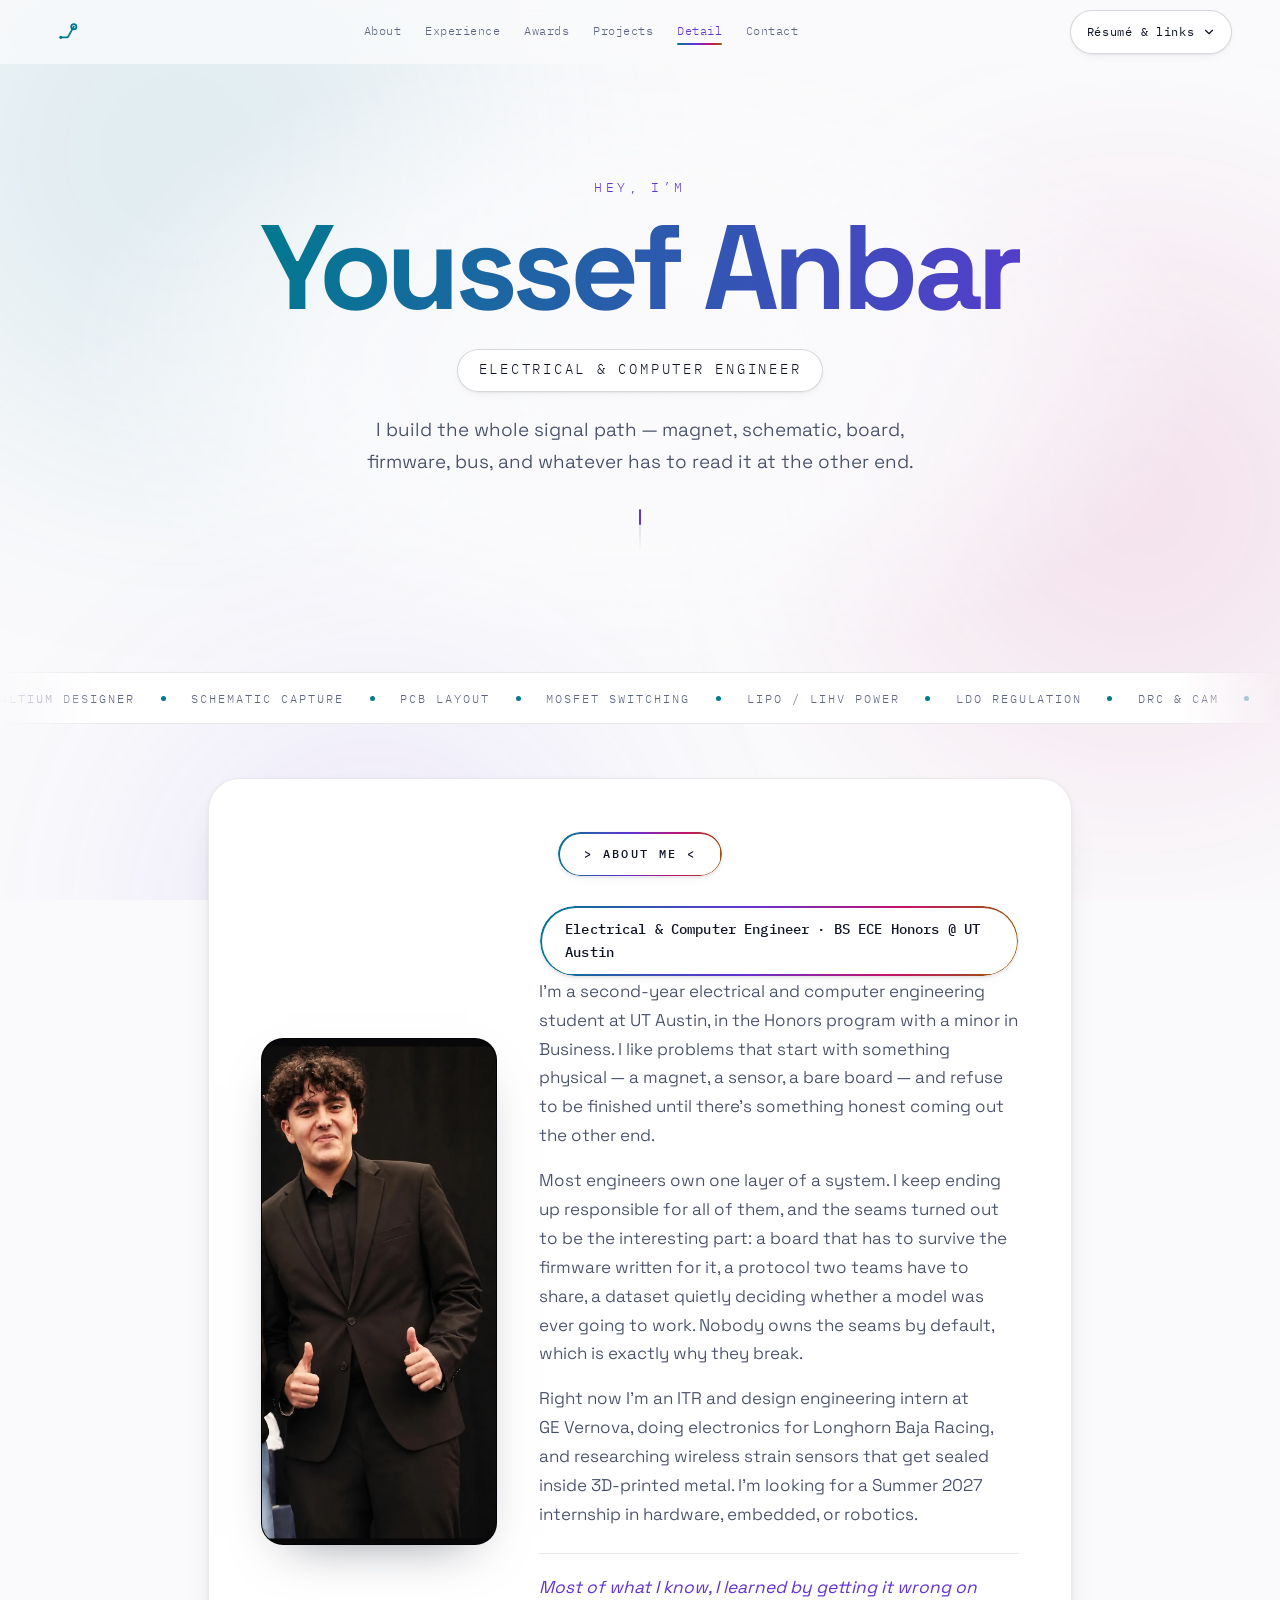
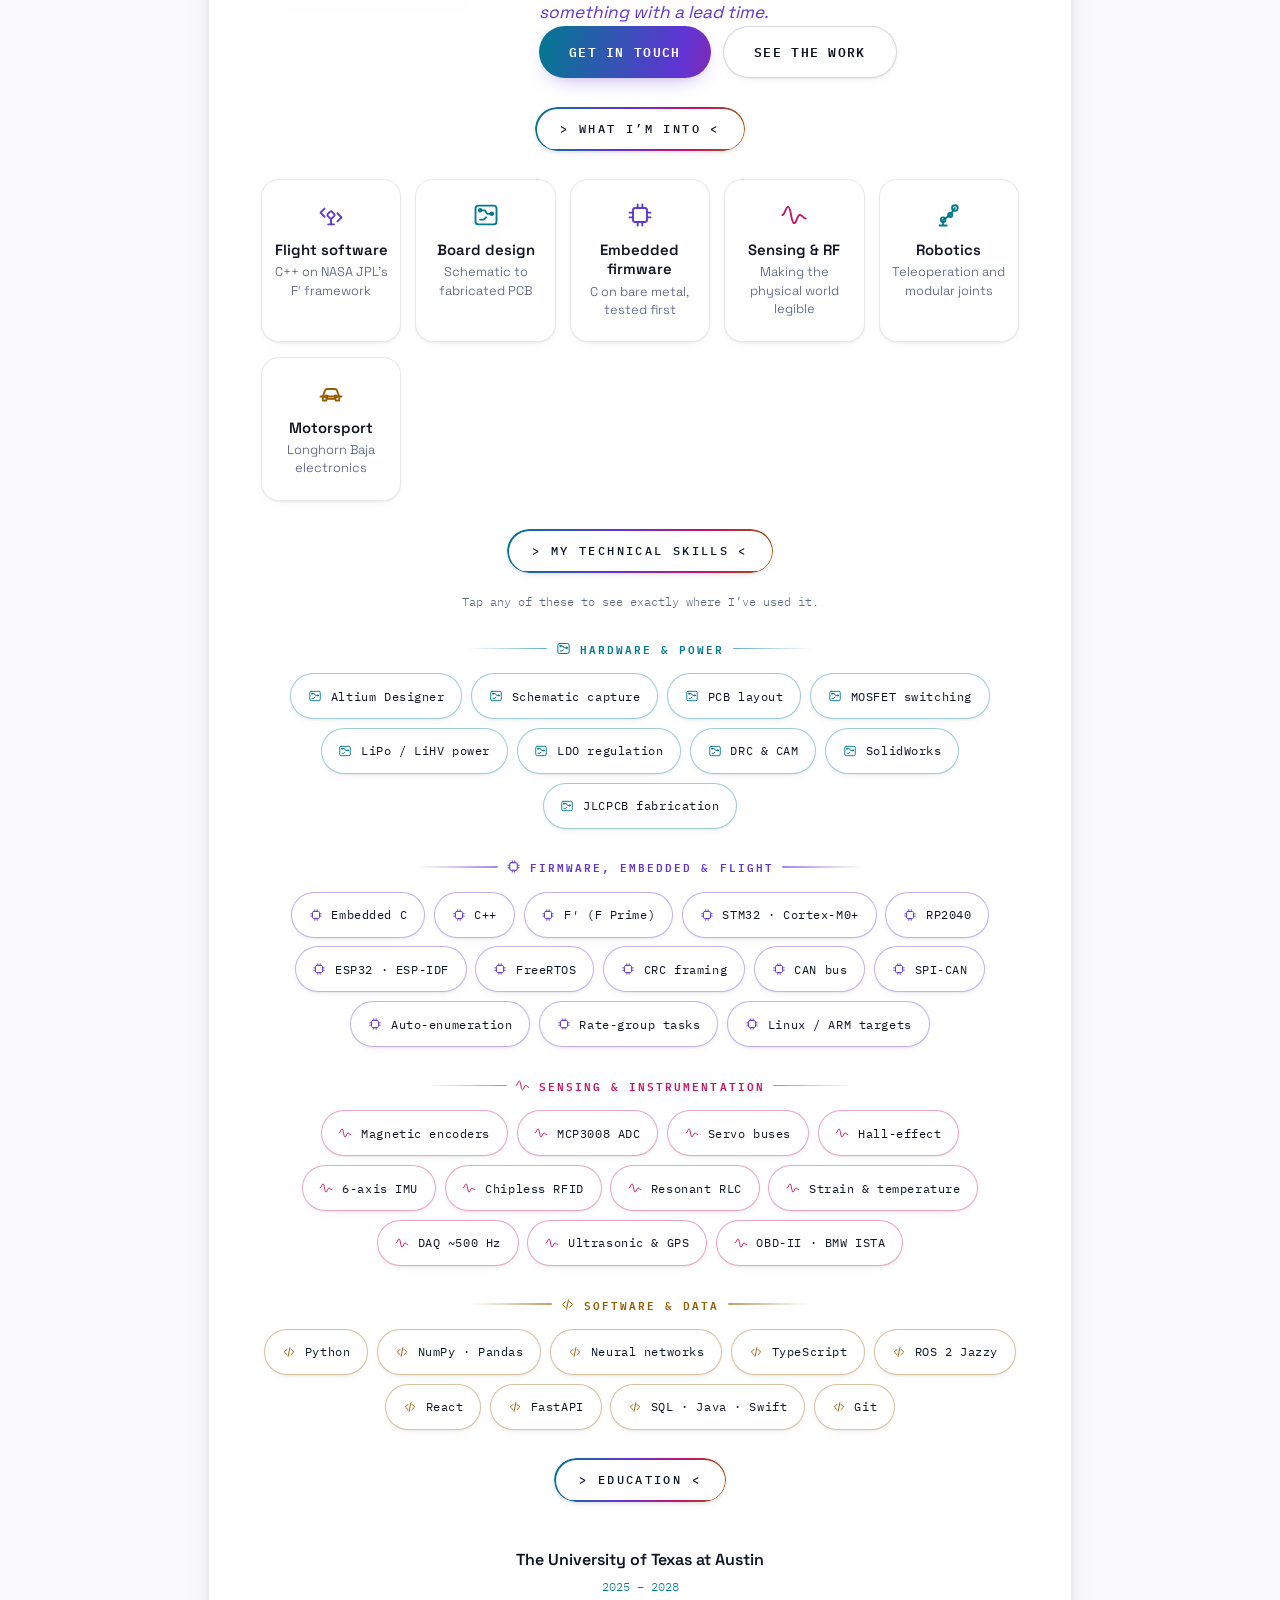
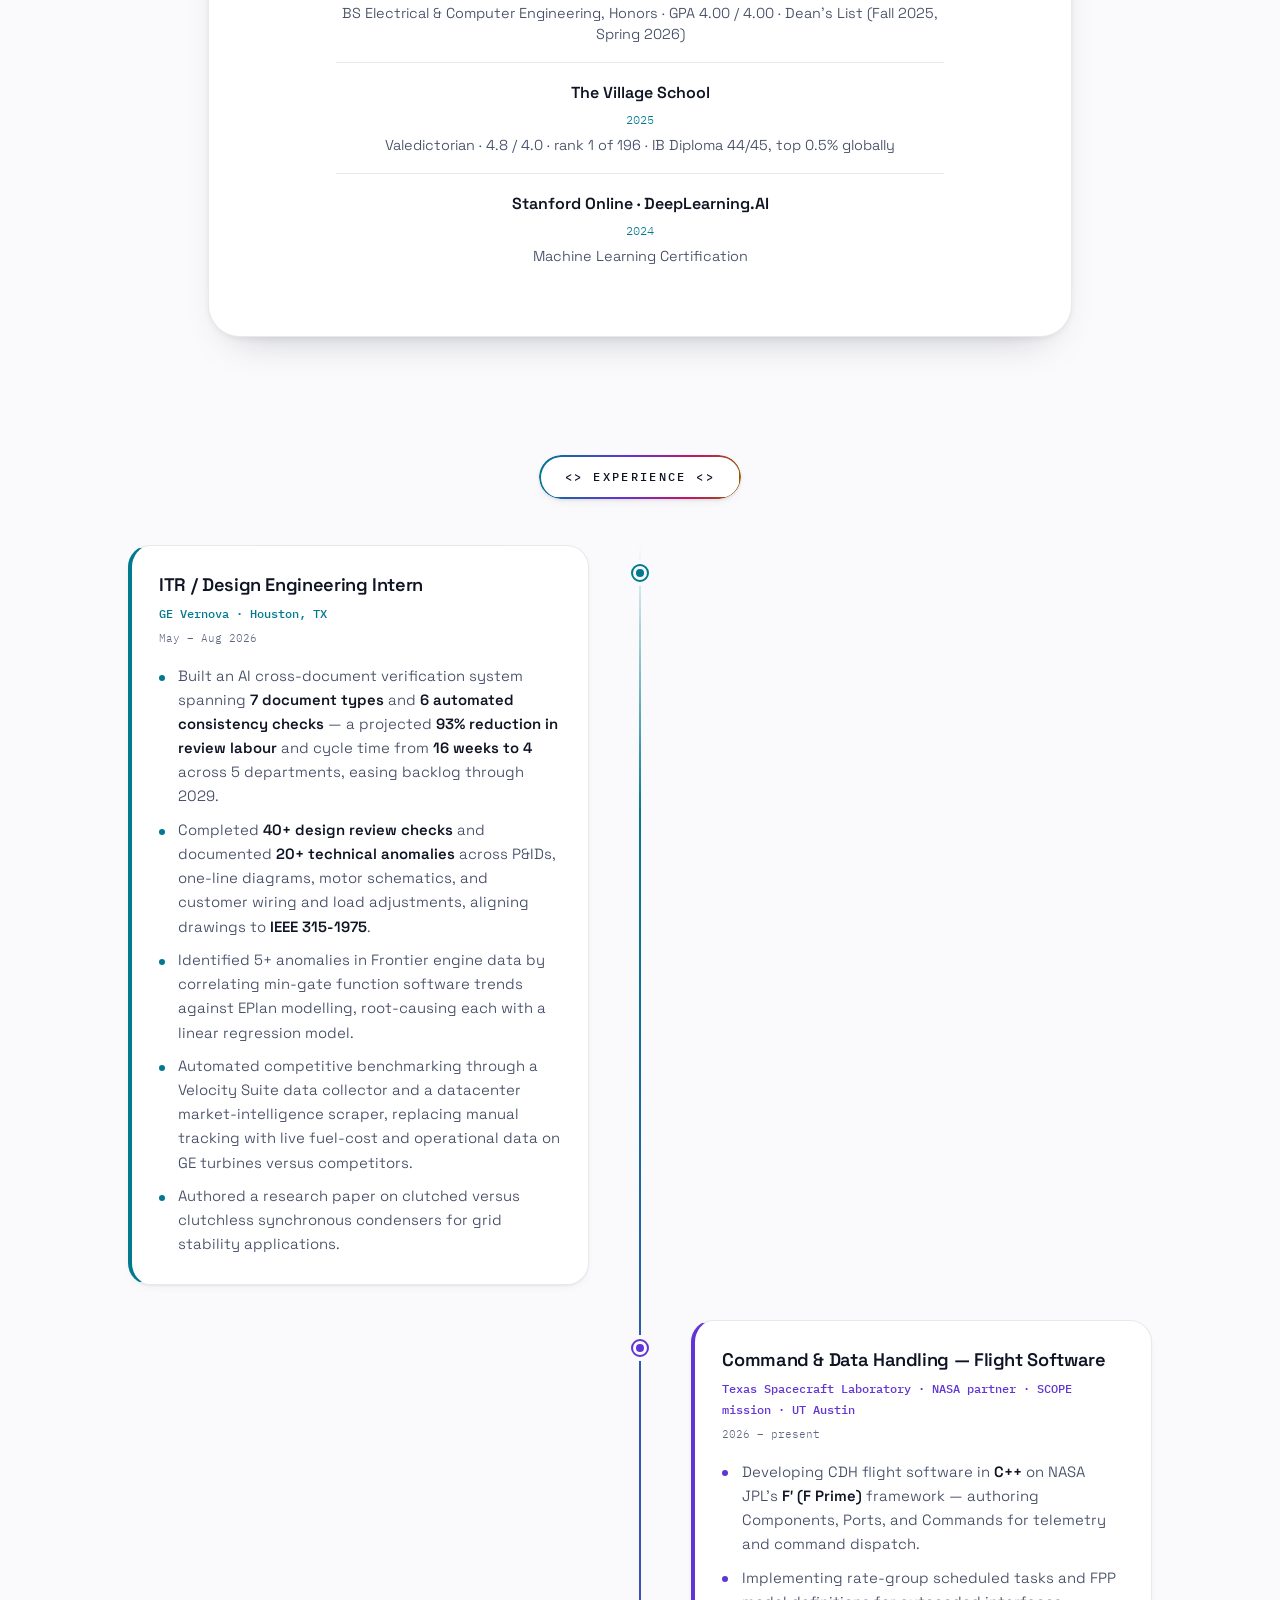
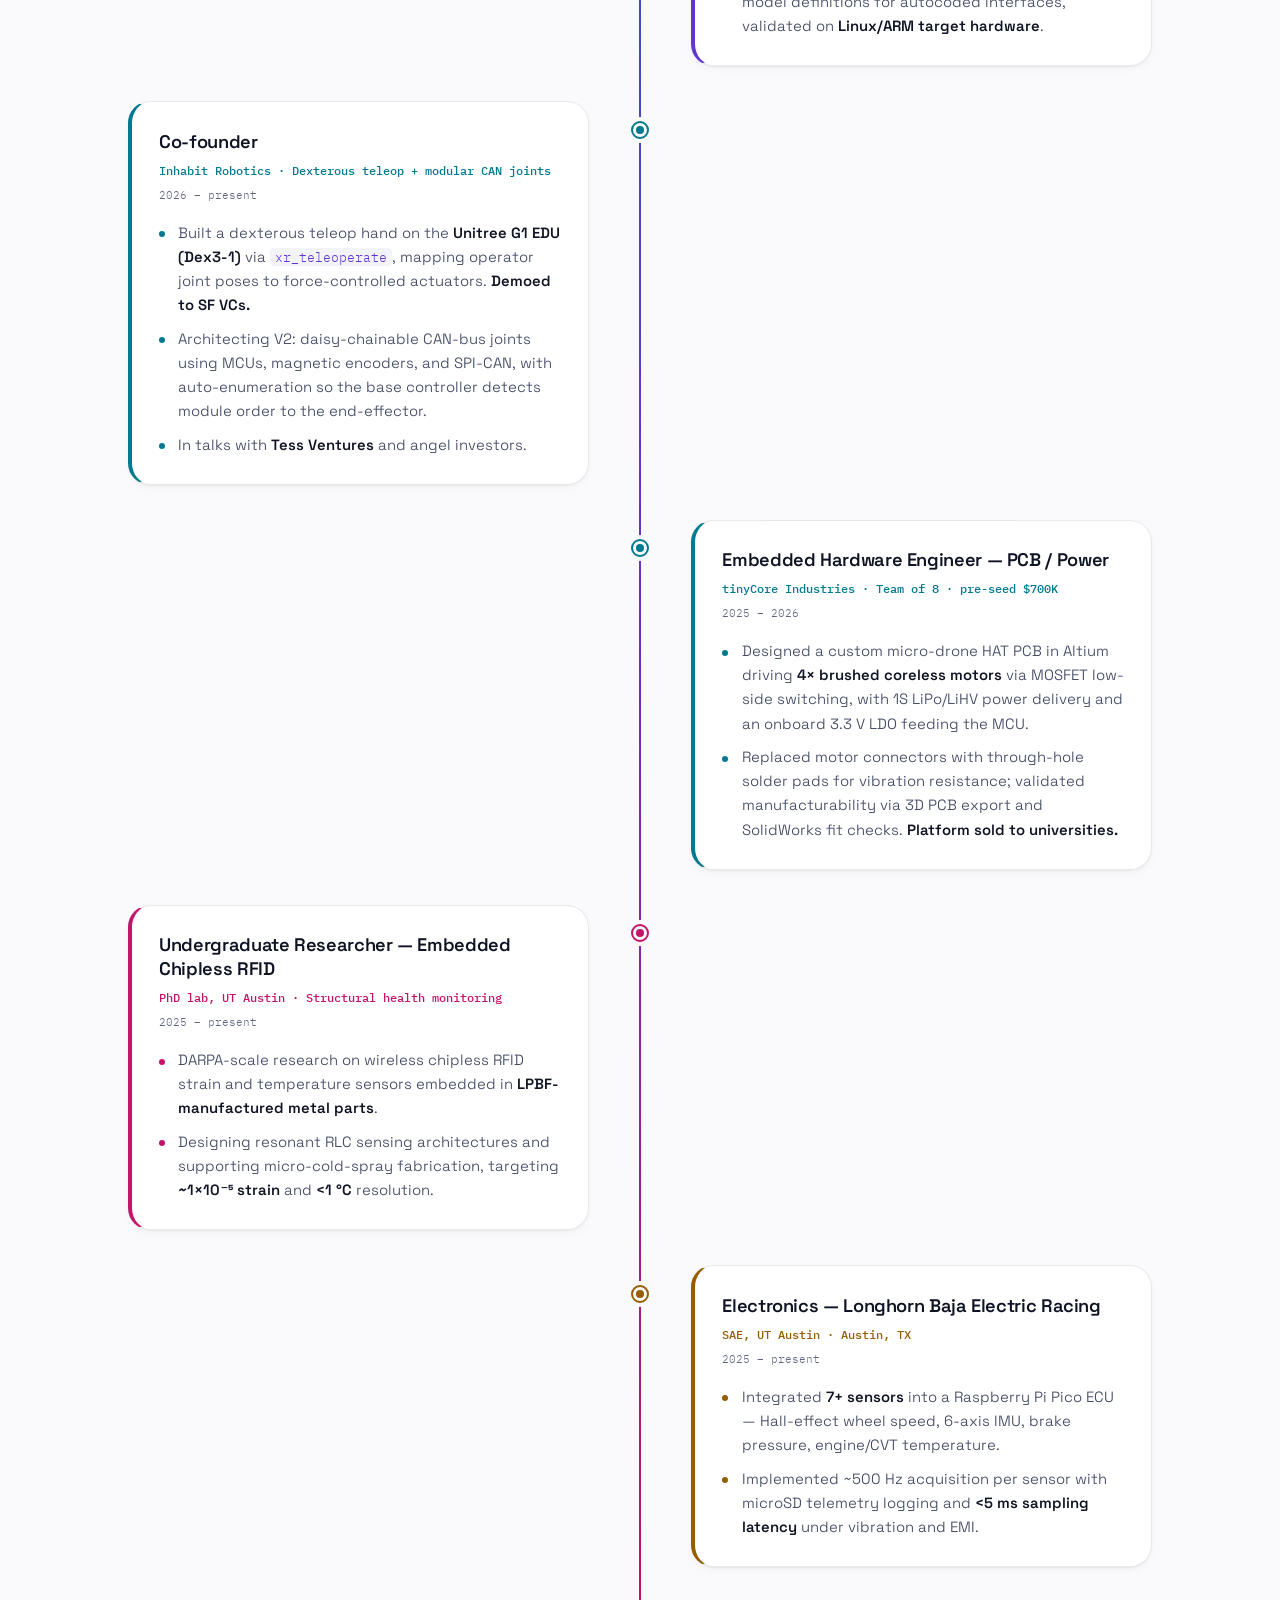
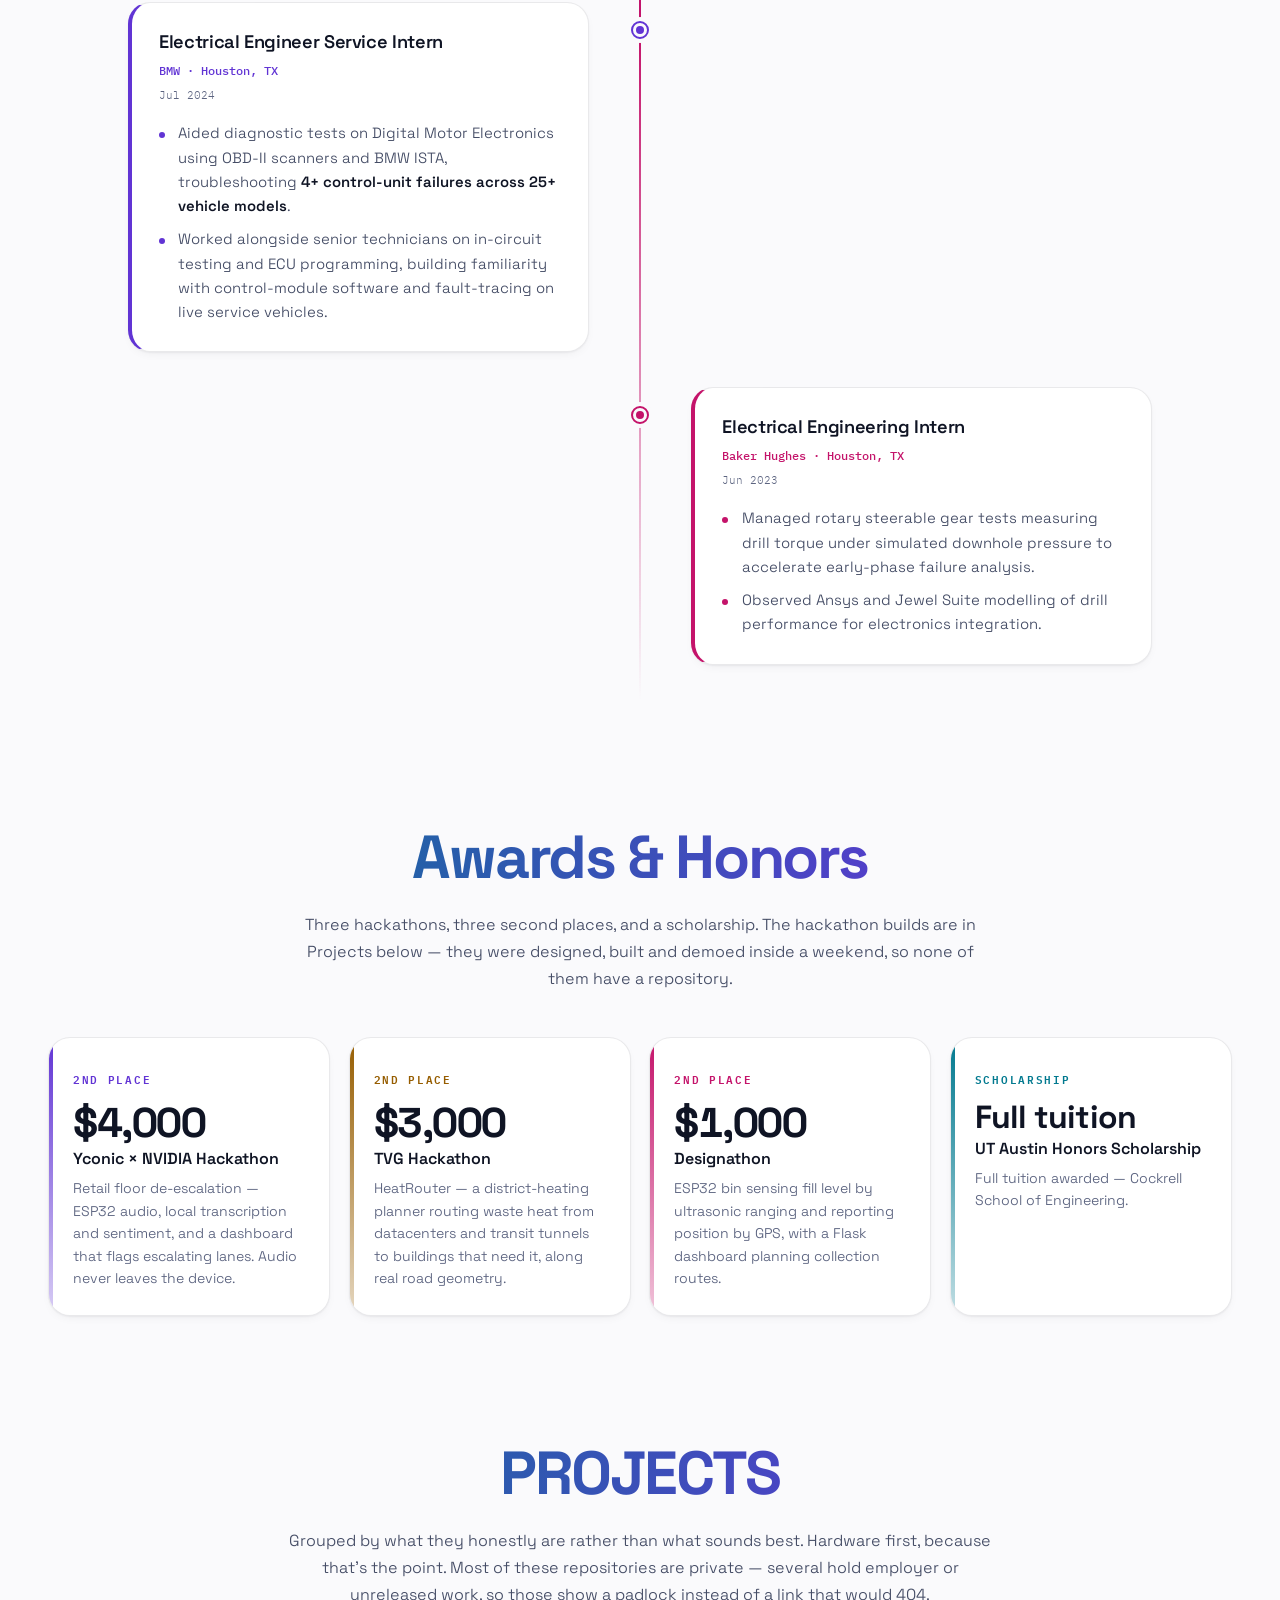
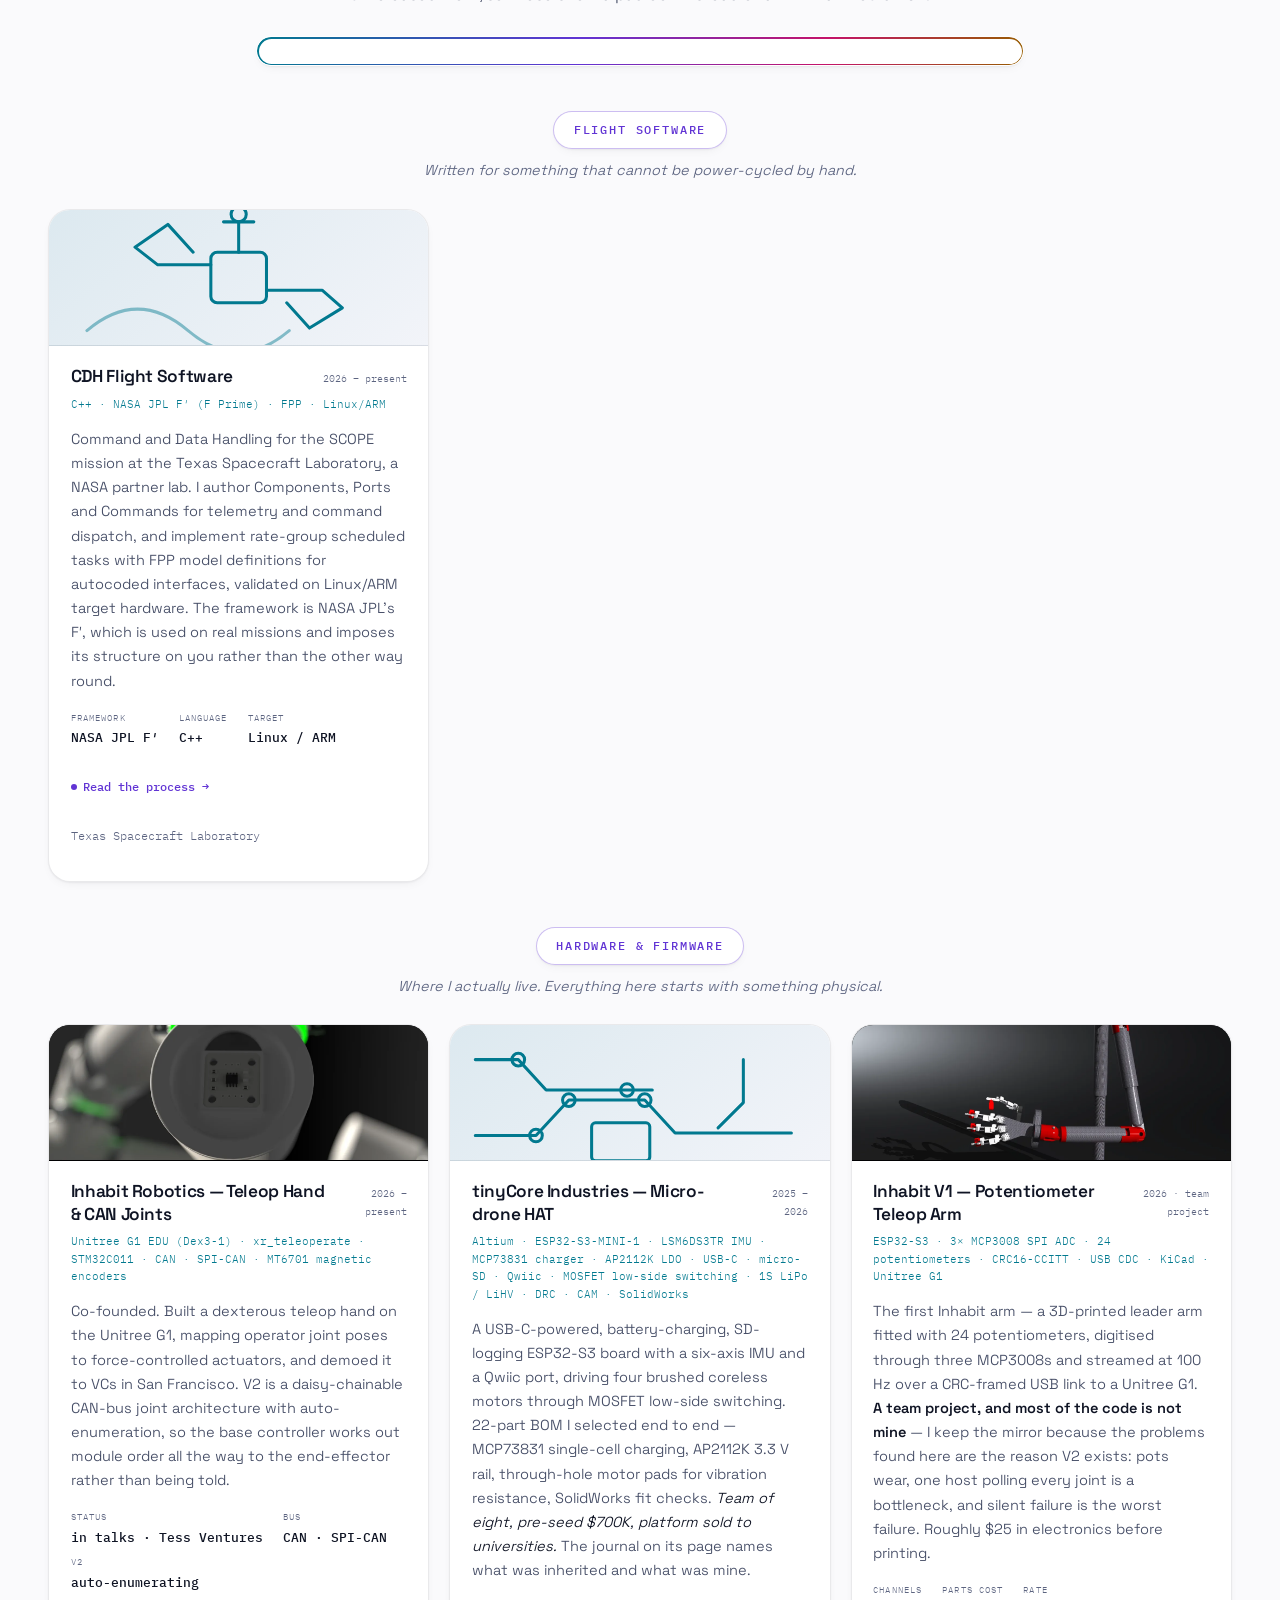
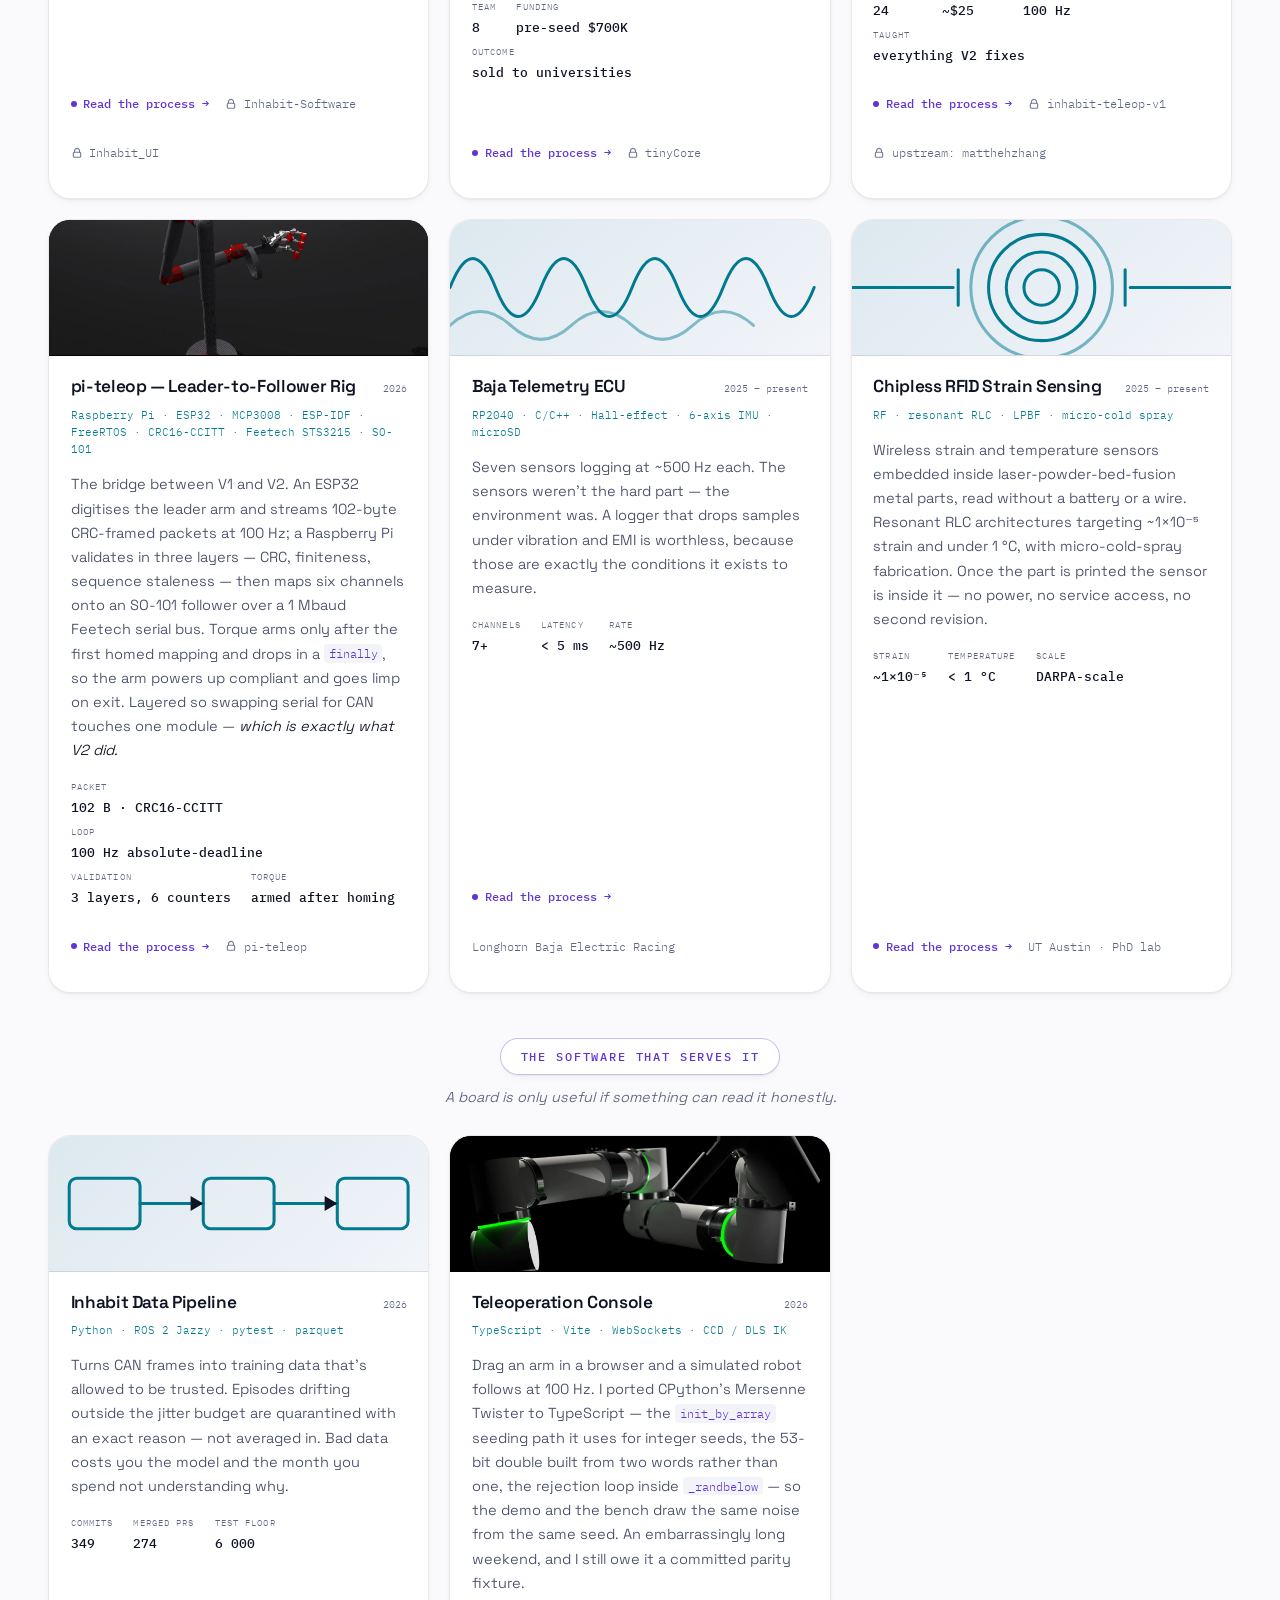
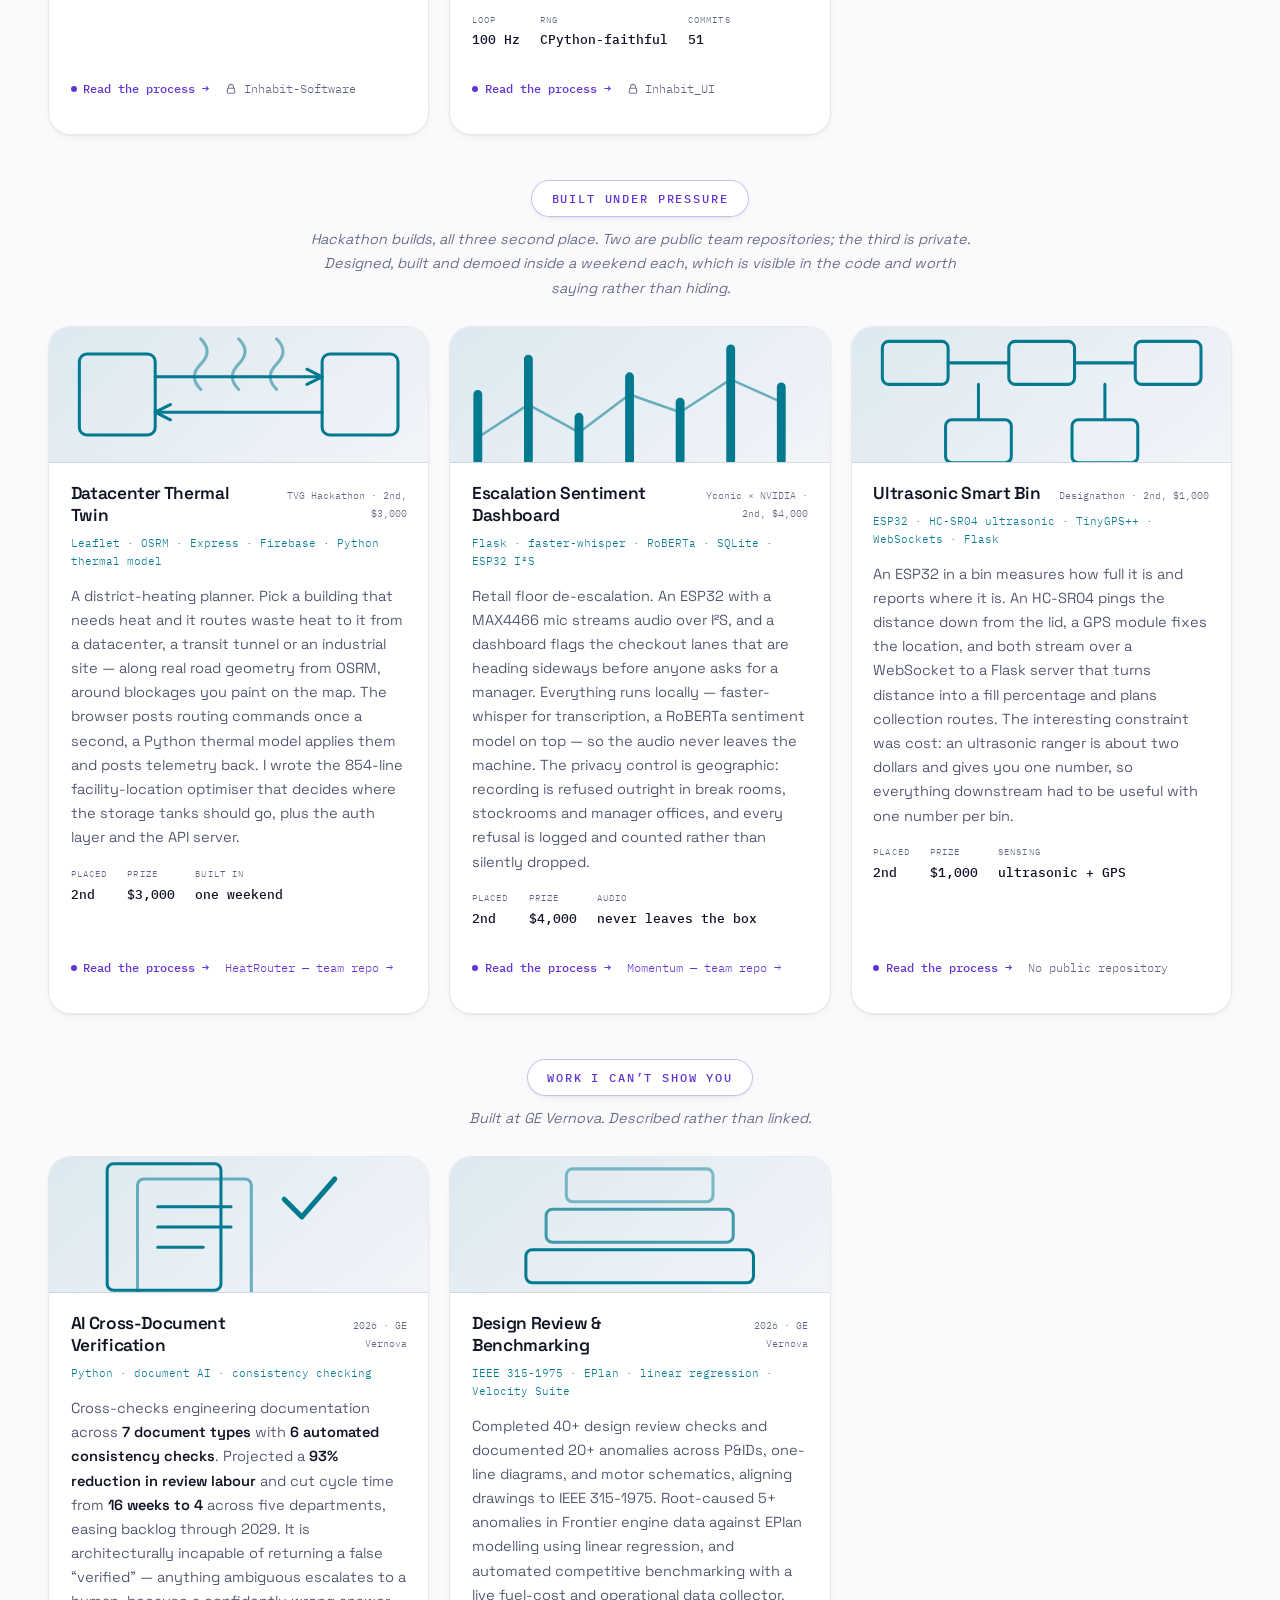
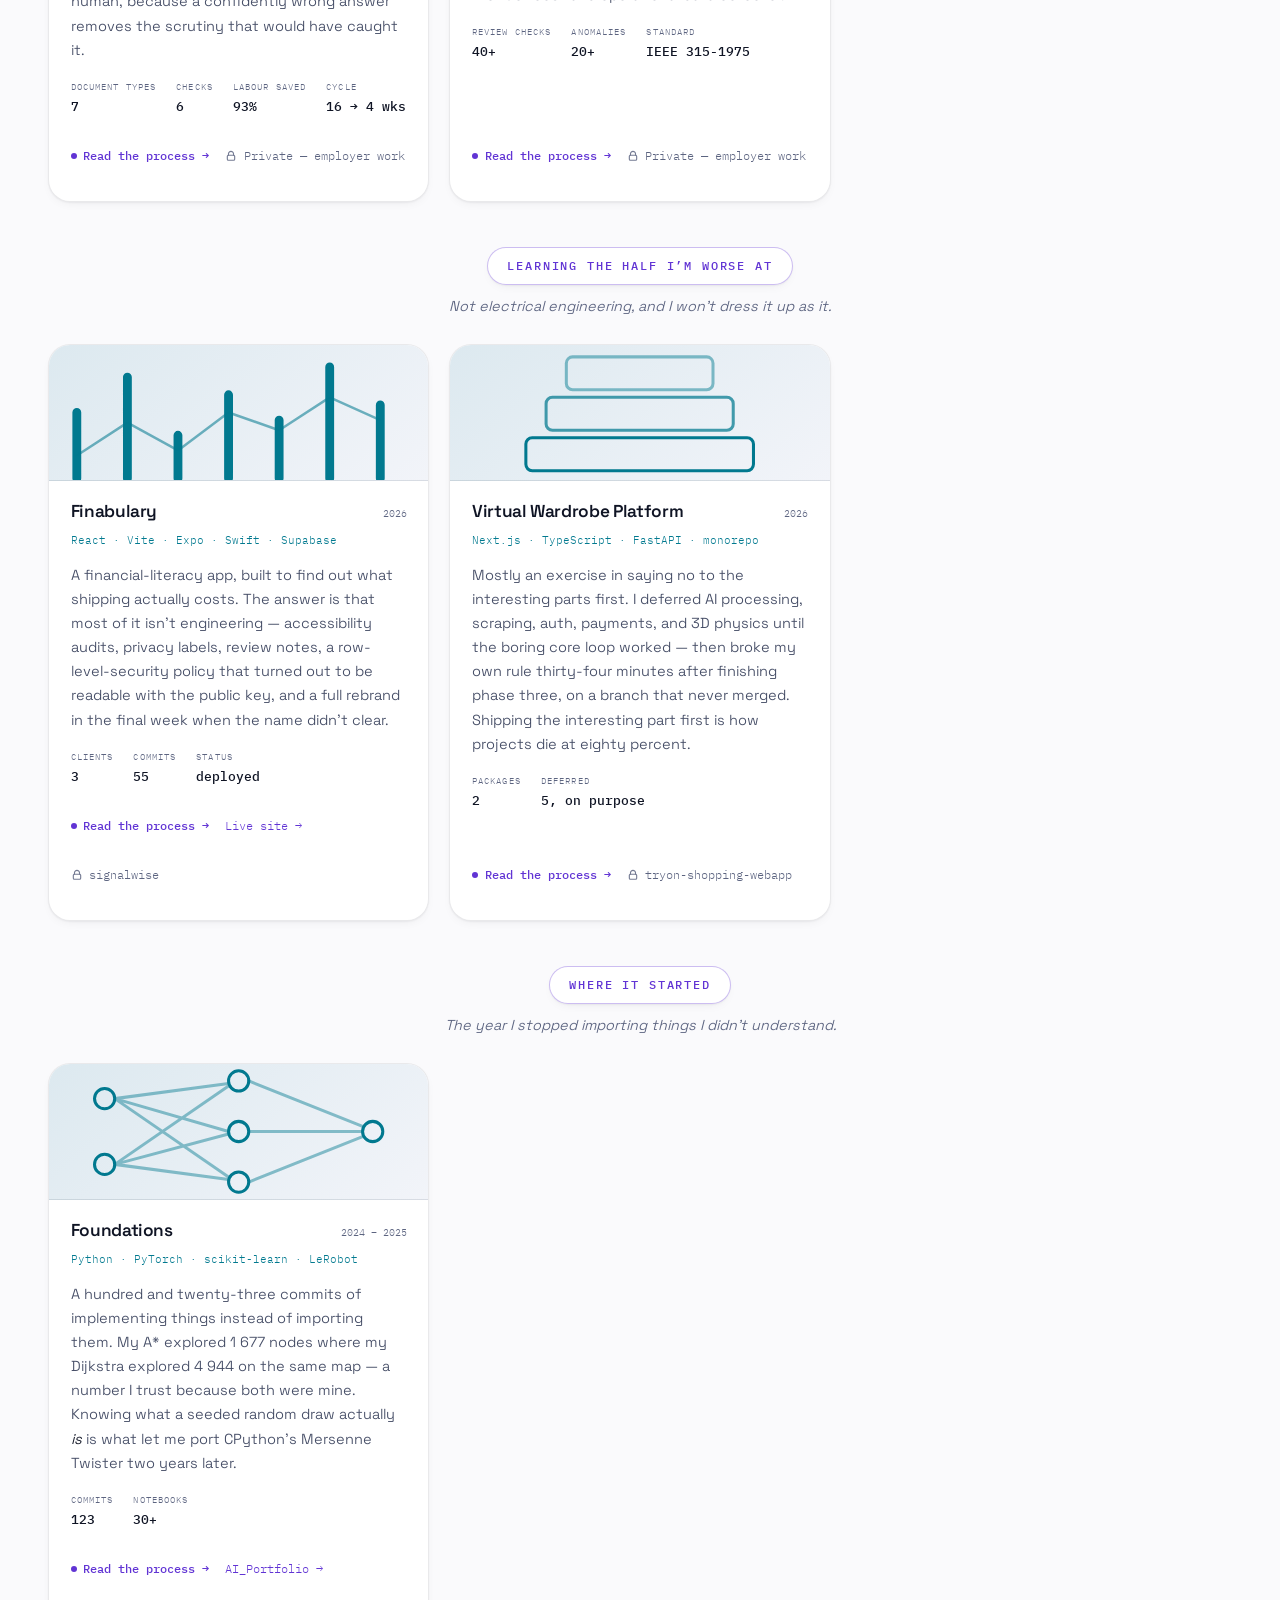
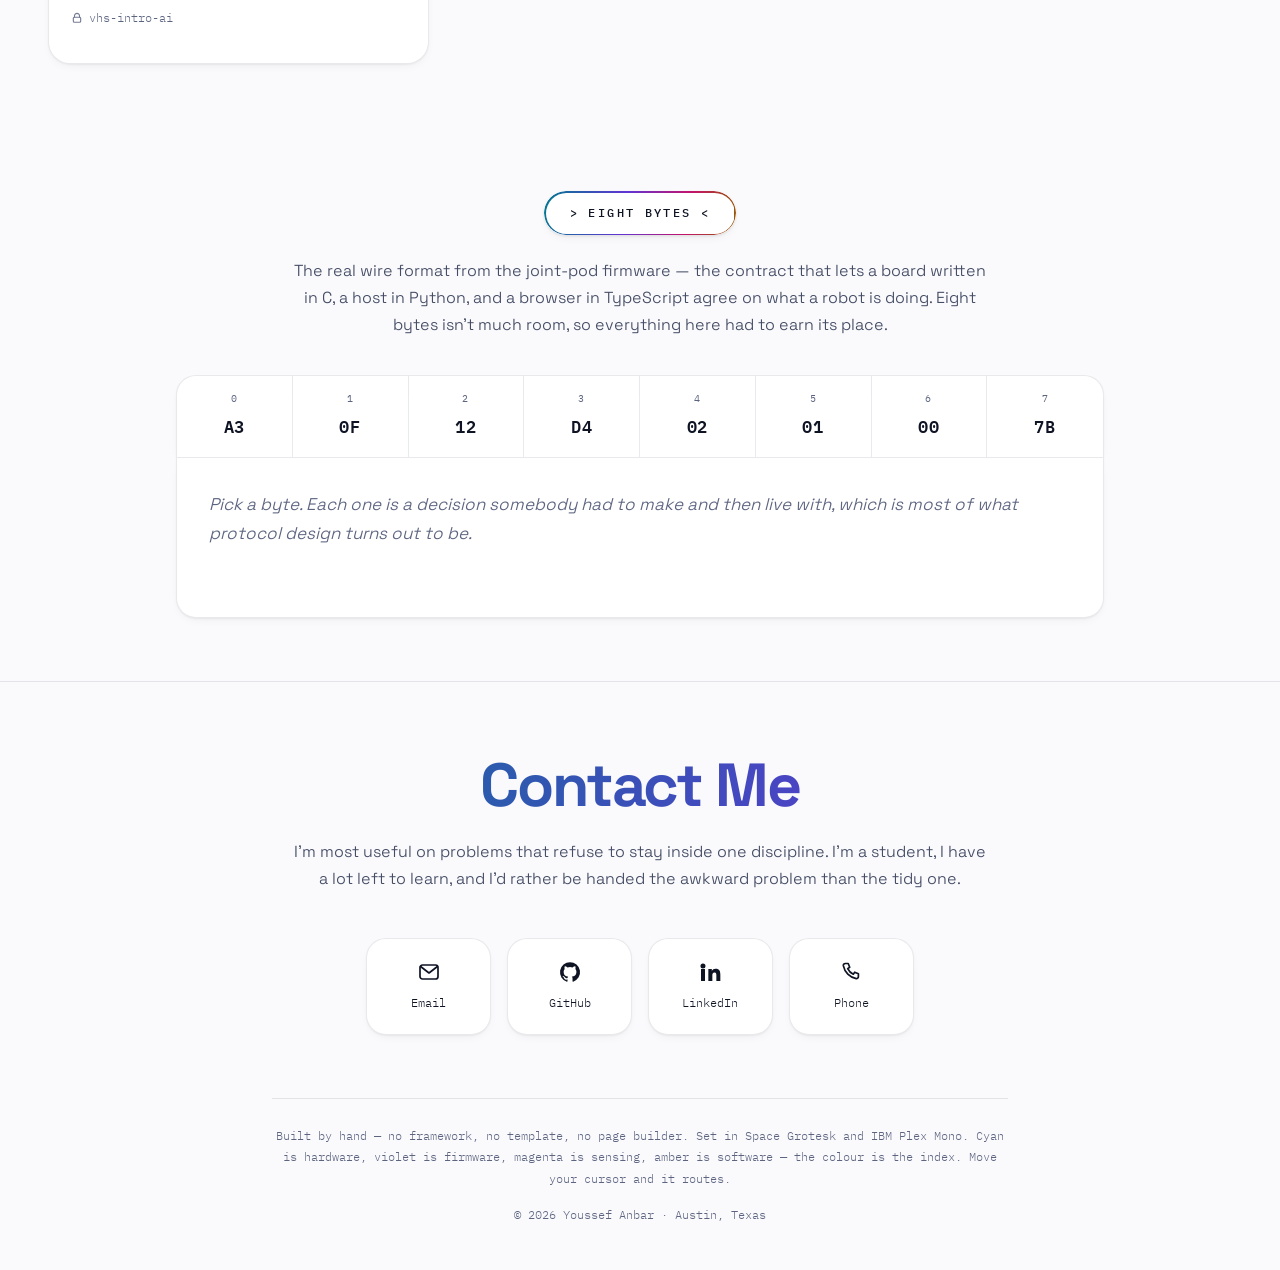
==== commit 5dc4f577: "Write the last five project stories; cut overwrought lines; resume rev 2 with SCOPE mission" ====
--- a/index.html
+++ b/index.html
@@ -17,7 +17,7 @@
 <link href="https://fonts.googleapis.com/css2?family=Space+Grotesk:wght@300;400;500;600;700&family=IBM+Plex+Mono:wght@400;500;600&display=swap" rel="stylesheet">
 <!-- ?v= is a cache buster. GitHub Pages caches assets for ~10 minutes, so bump
      this number whenever you edit the CSS or JS and the change goes live at once. -->
-<link rel="stylesheet" href="assets/css/style.css?v=26">
+<link rel="stylesheet" href="assets/css/style.css?v=28">
 <link rel="icon" href="data:image/svg+xml,%3Csvg xmlns='http://www.w3.org/2000/svg' viewBox='0 0 32 32'%3E%3Crect width='32' height='32' rx='7' fill='%23FAFAFC'/%3E%3Cpath d='M6 22 L14 22 L20 10' fill='none' stroke='%2301798F' stroke-width='2.6' stroke-linecap='round' stroke-linejoin='round'/%3E%3Ccircle cx='20' cy='10' r='3' fill='none' stroke='%23C4136A' stroke-width='2.6'/%3E%3C/svg%3E">
 </head>
 <body>
@@ -217,9 +217,9 @@
 
 </main>
 
-<script src="assets/js/data.js?v=26"></script>
-<script src="assets/js/stories.js?v=26"></script>
-<script src="assets/js/app.js?v=26"></script>
-<script src="assets/js/menu.js?v=26"></script>
+<script src="assets/js/data.js?v=28"></script>
+<script src="assets/js/stories.js?v=28"></script>
+<script src="assets/js/app.js?v=28"></script>
+<script src="assets/js/menu.js?v=28"></script>
 </body>
 </html>
--- a/assets/css/style.css
+++ b/assets/css/style.css
@@ -711,3 +711,10 @@
 /* A card cover carrying a real photograph rather than generated line art. */
 .card-cover.is-photo{ background:#000; }
 .card-cover img{ width:100%; height:100%; object-fit:cover; display:block; }
+
+/* Provenance note on stories written from the work rather than from a repo. */
+.proj-note{
+  margin:1.4rem 0 0; padding:.85rem 1.1rem; border-radius:14px;
+  background:var(--bg3); border-left:3px solid var(--c4);
+  font-family:var(--mono); font-size:.78rem; line-height:1.65; color:var(--fg2);
+}
